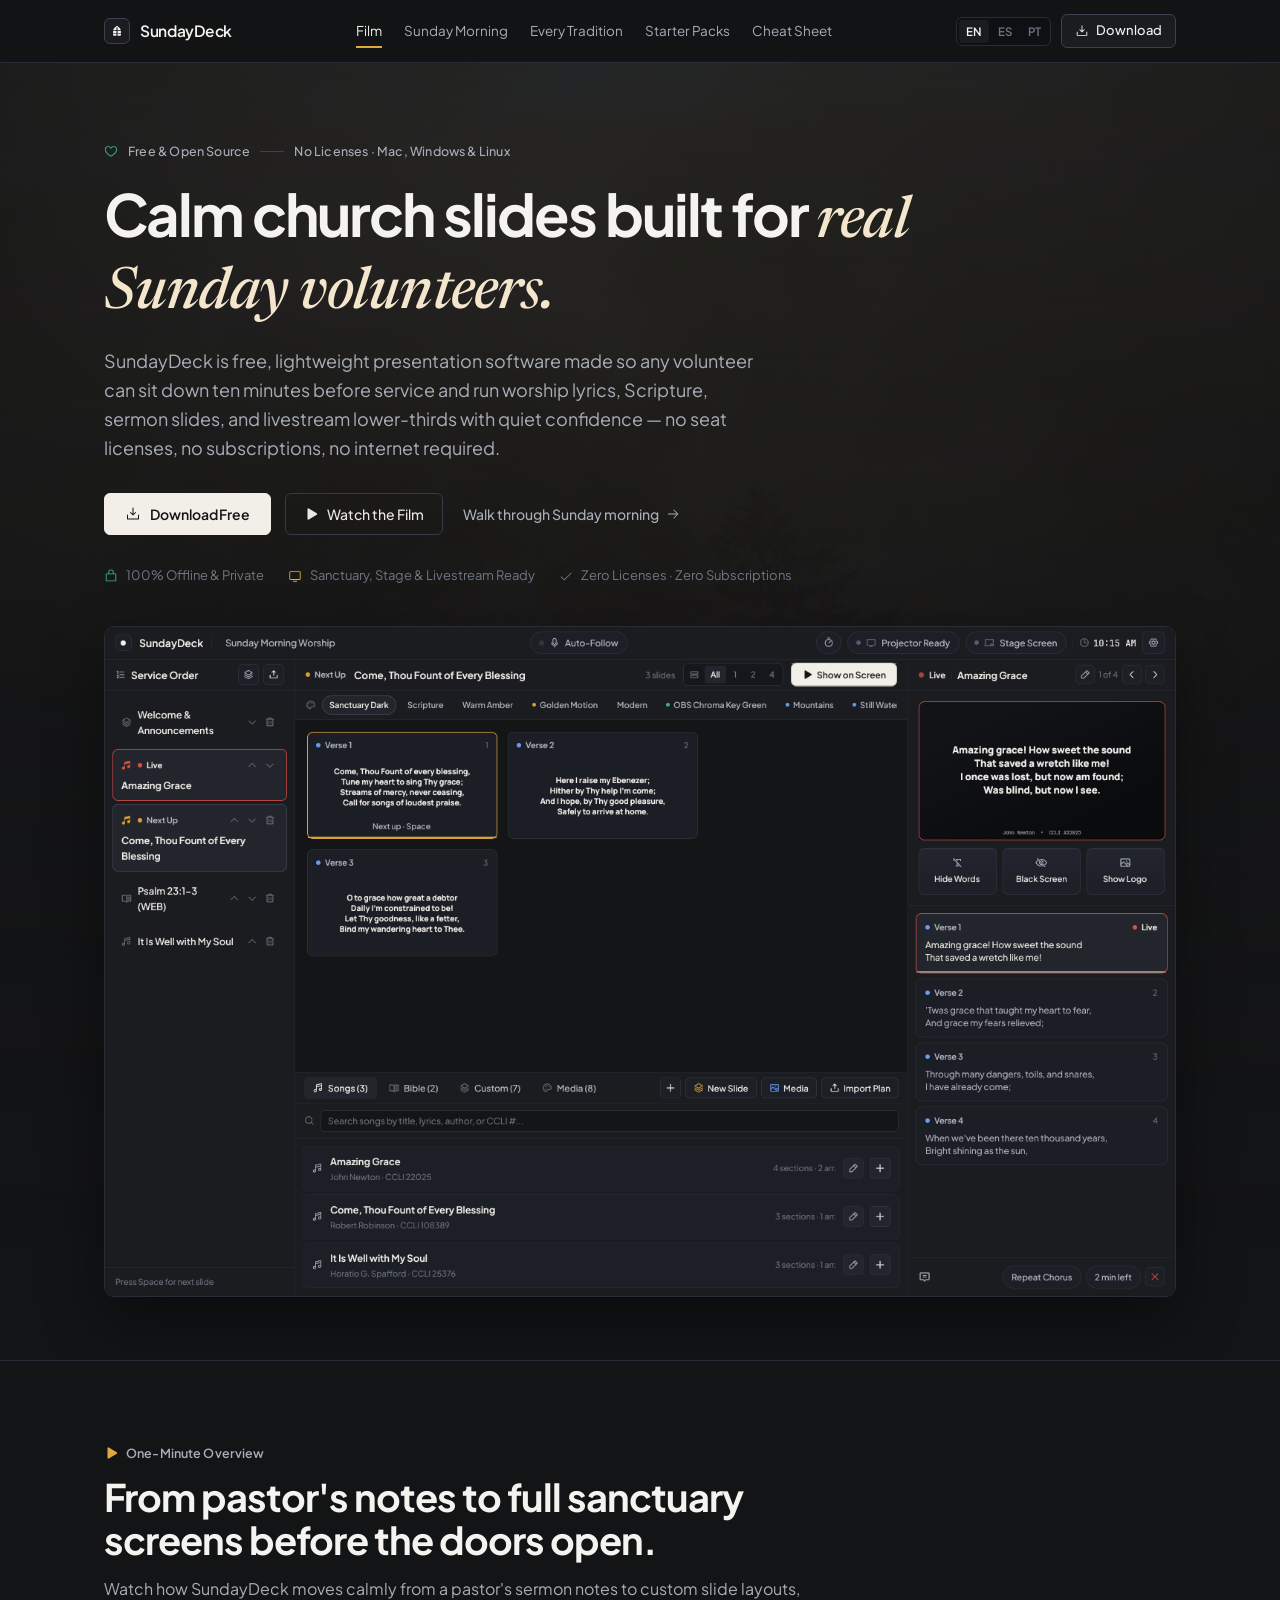
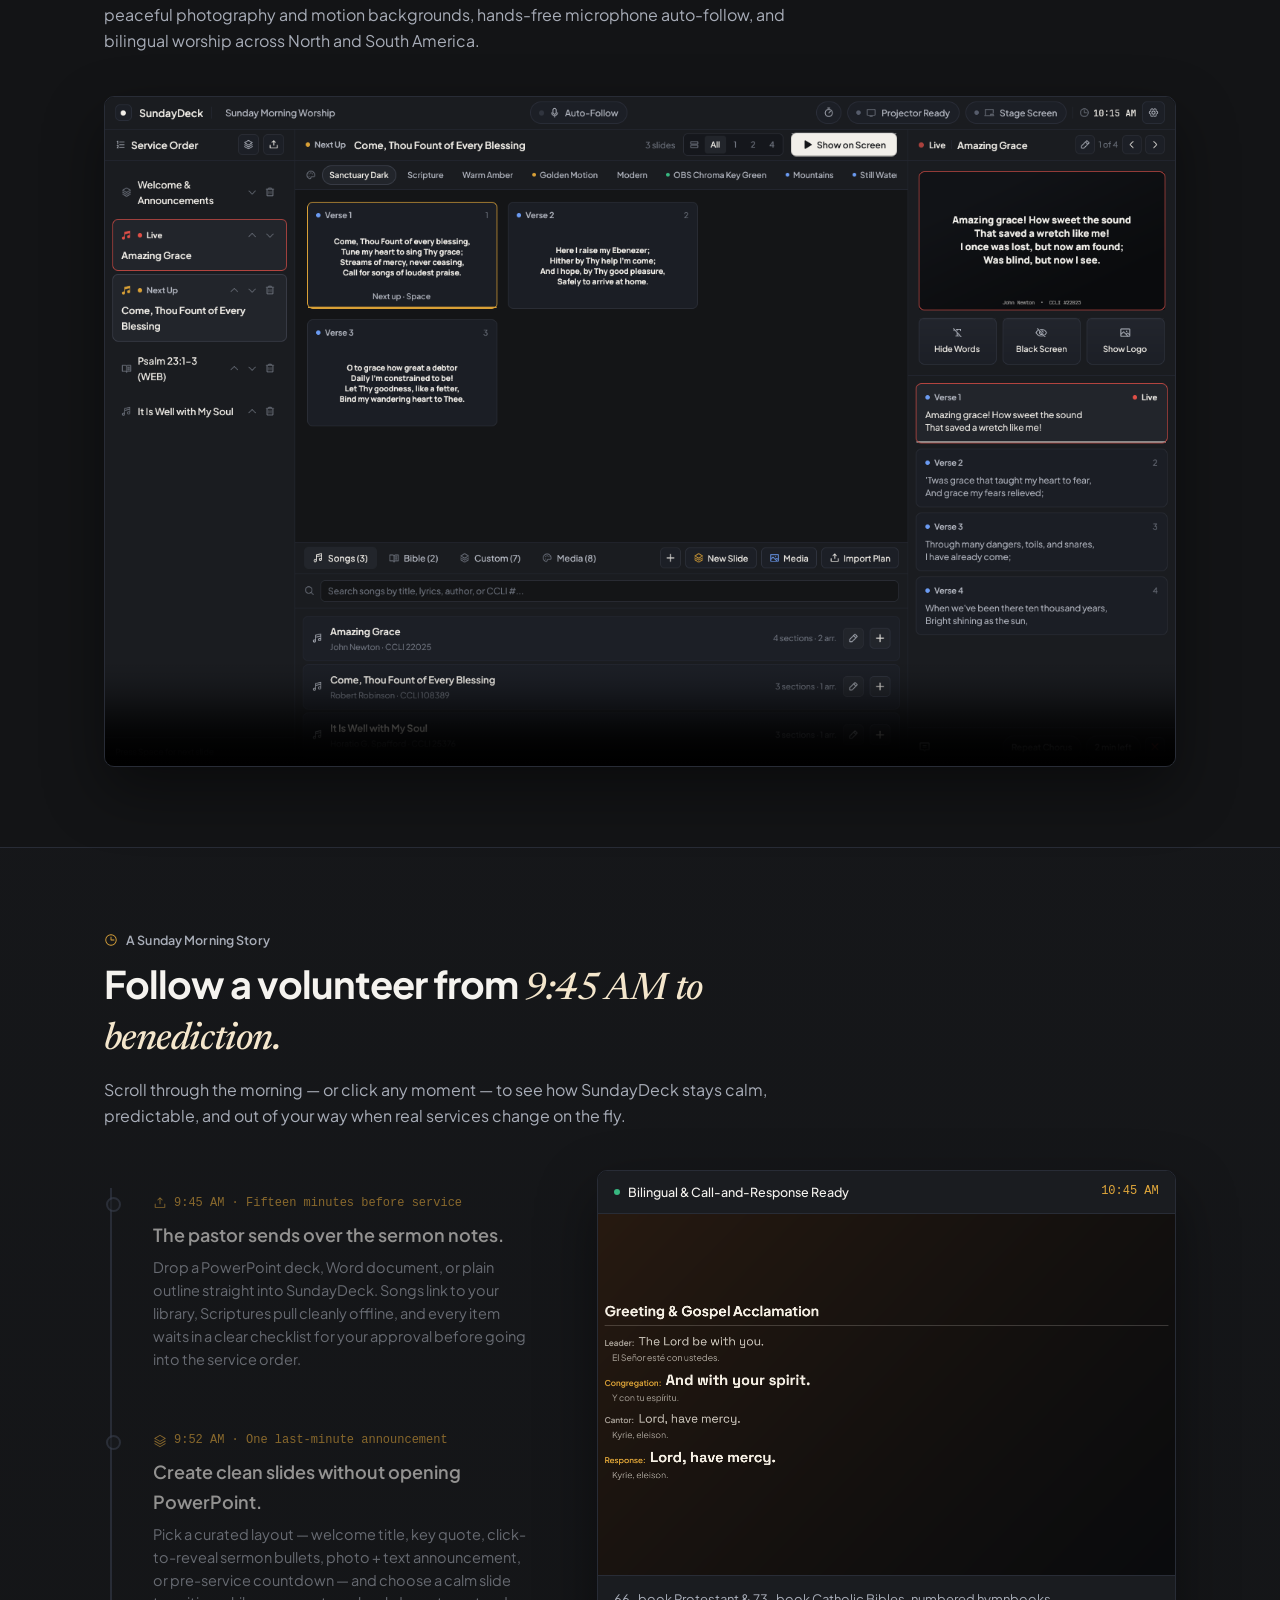
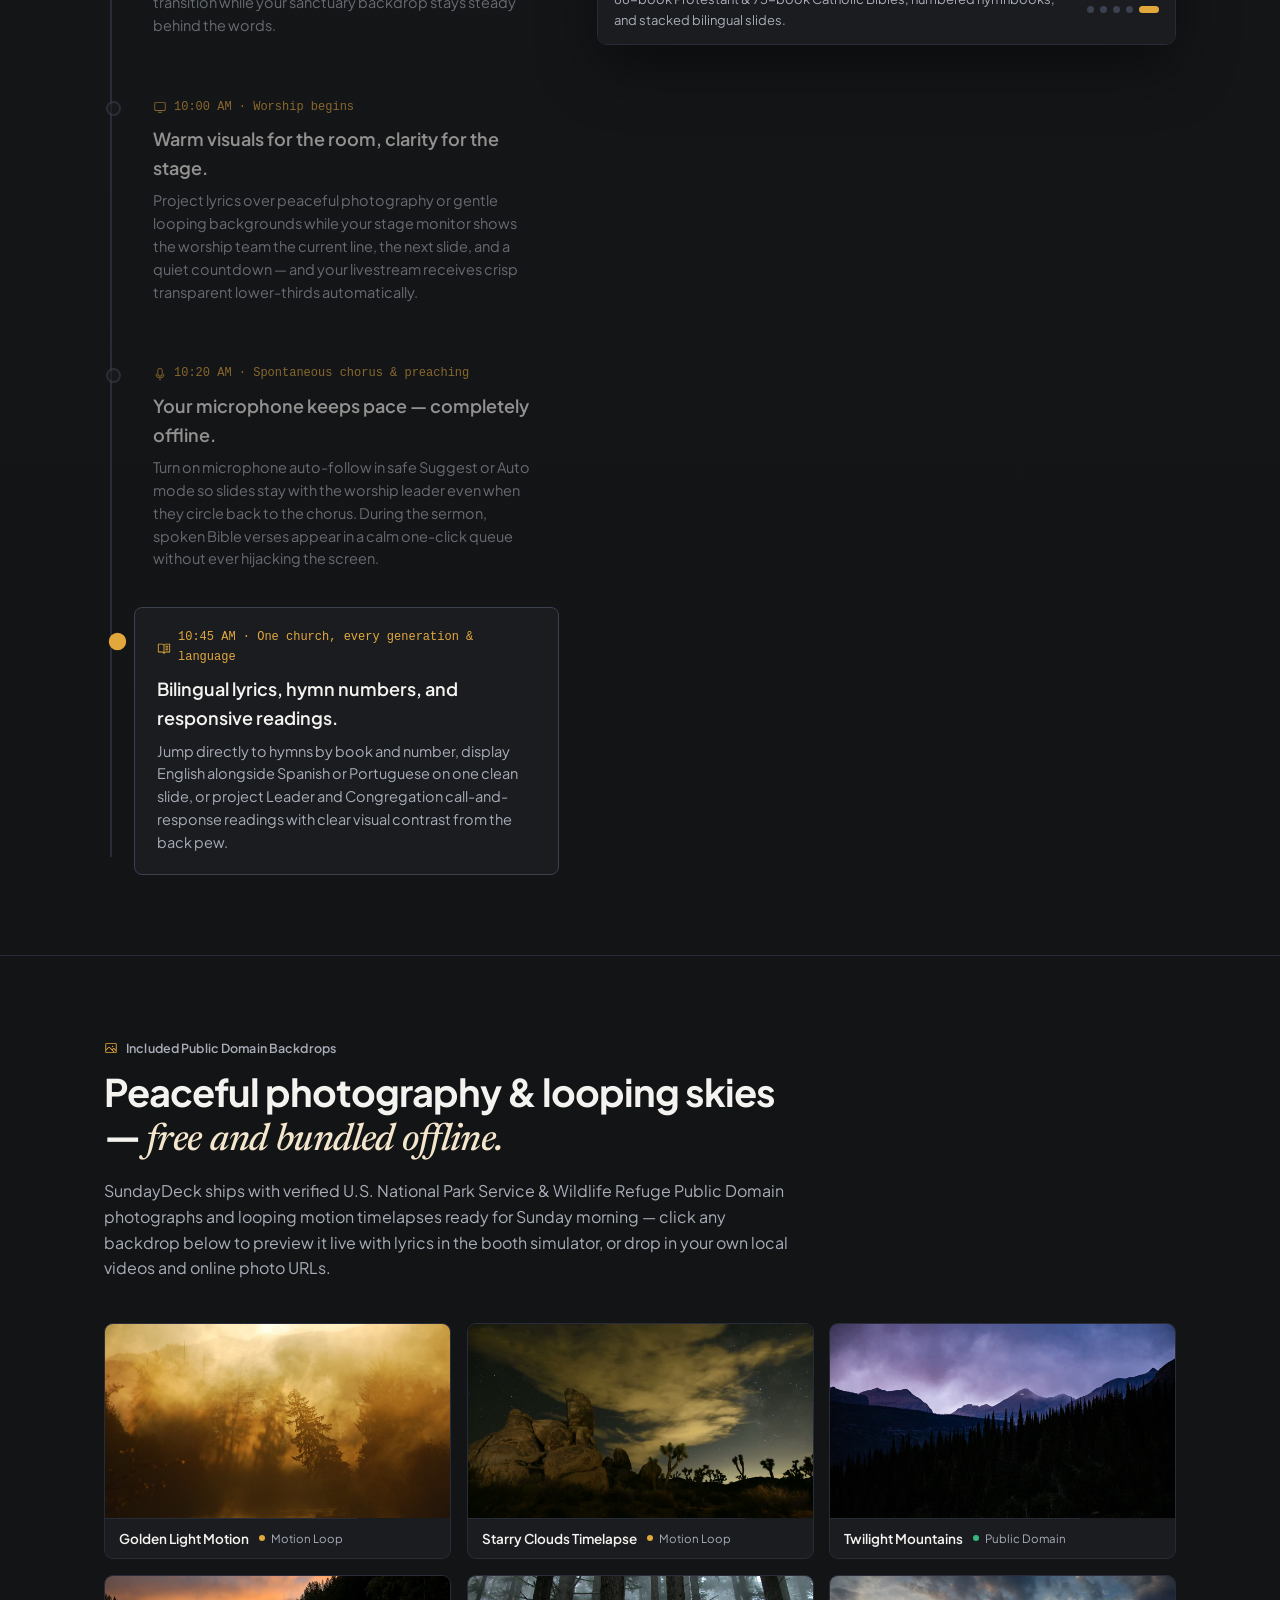
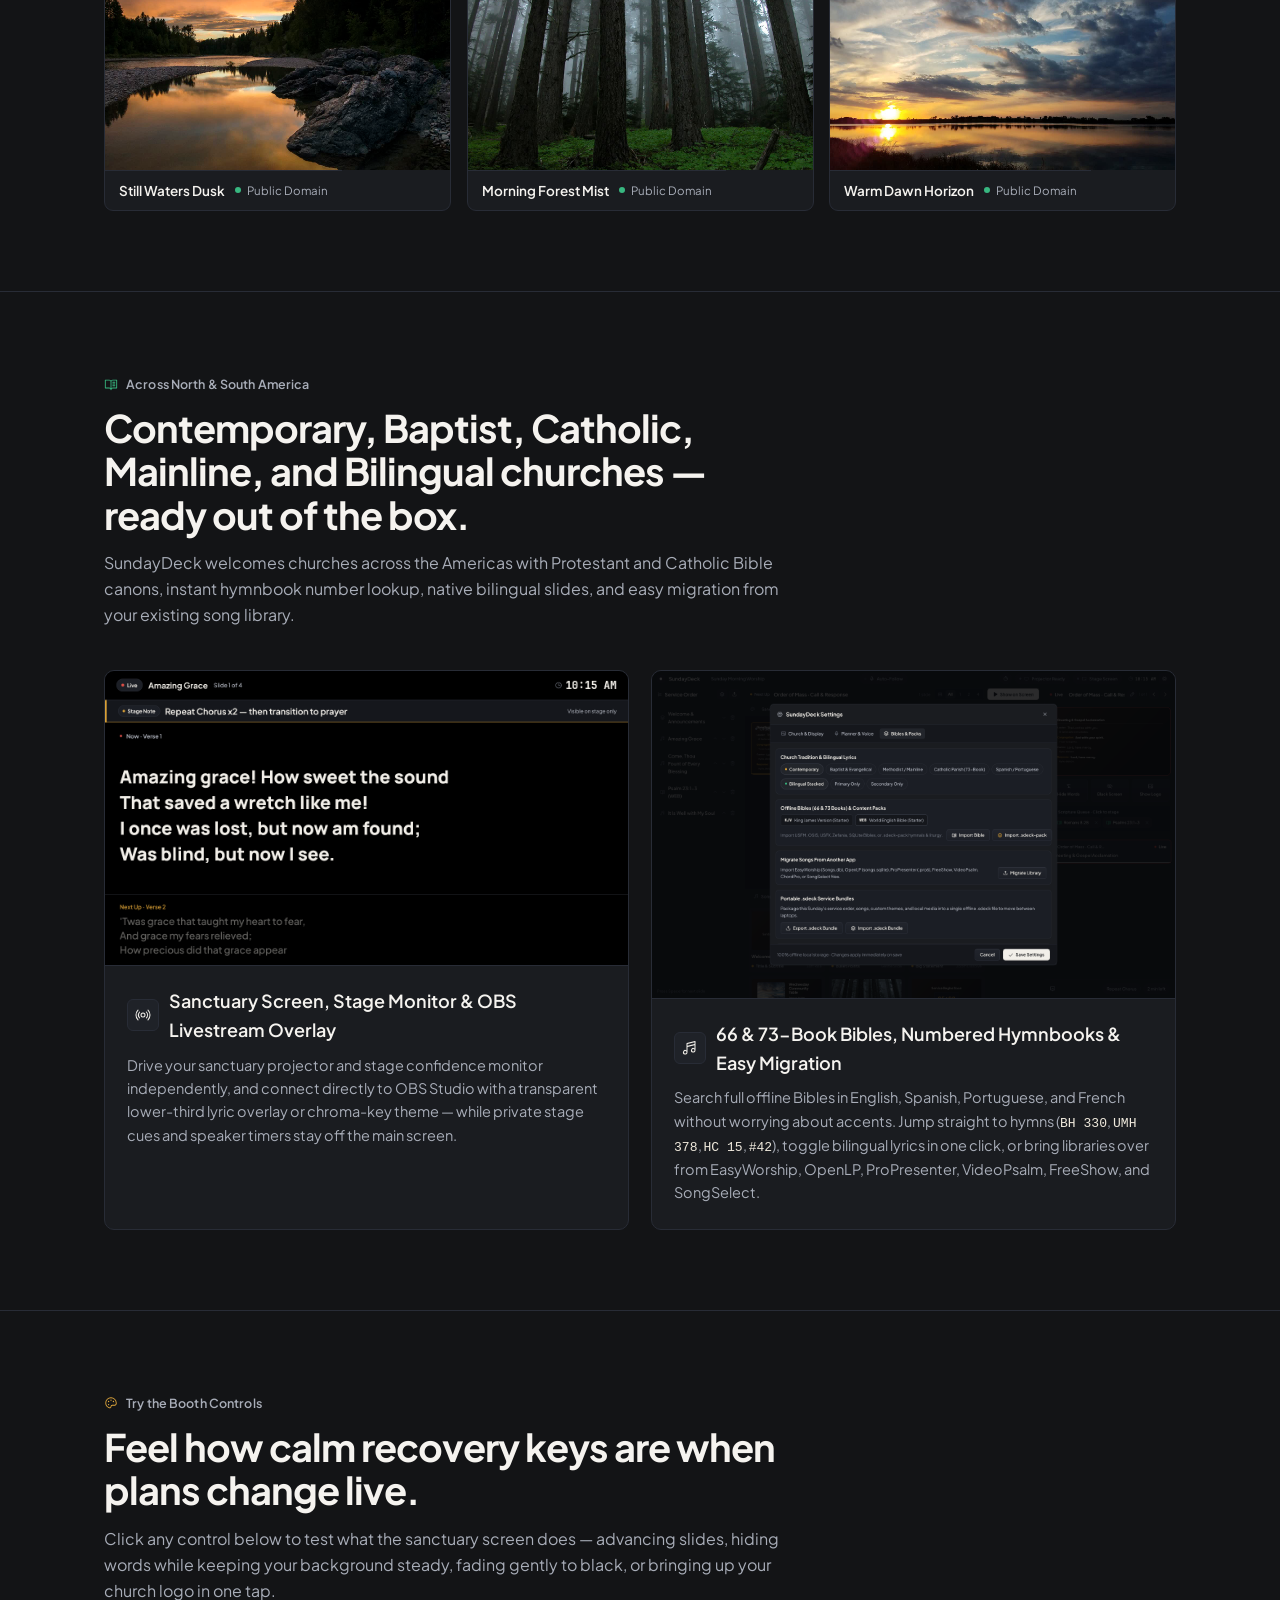
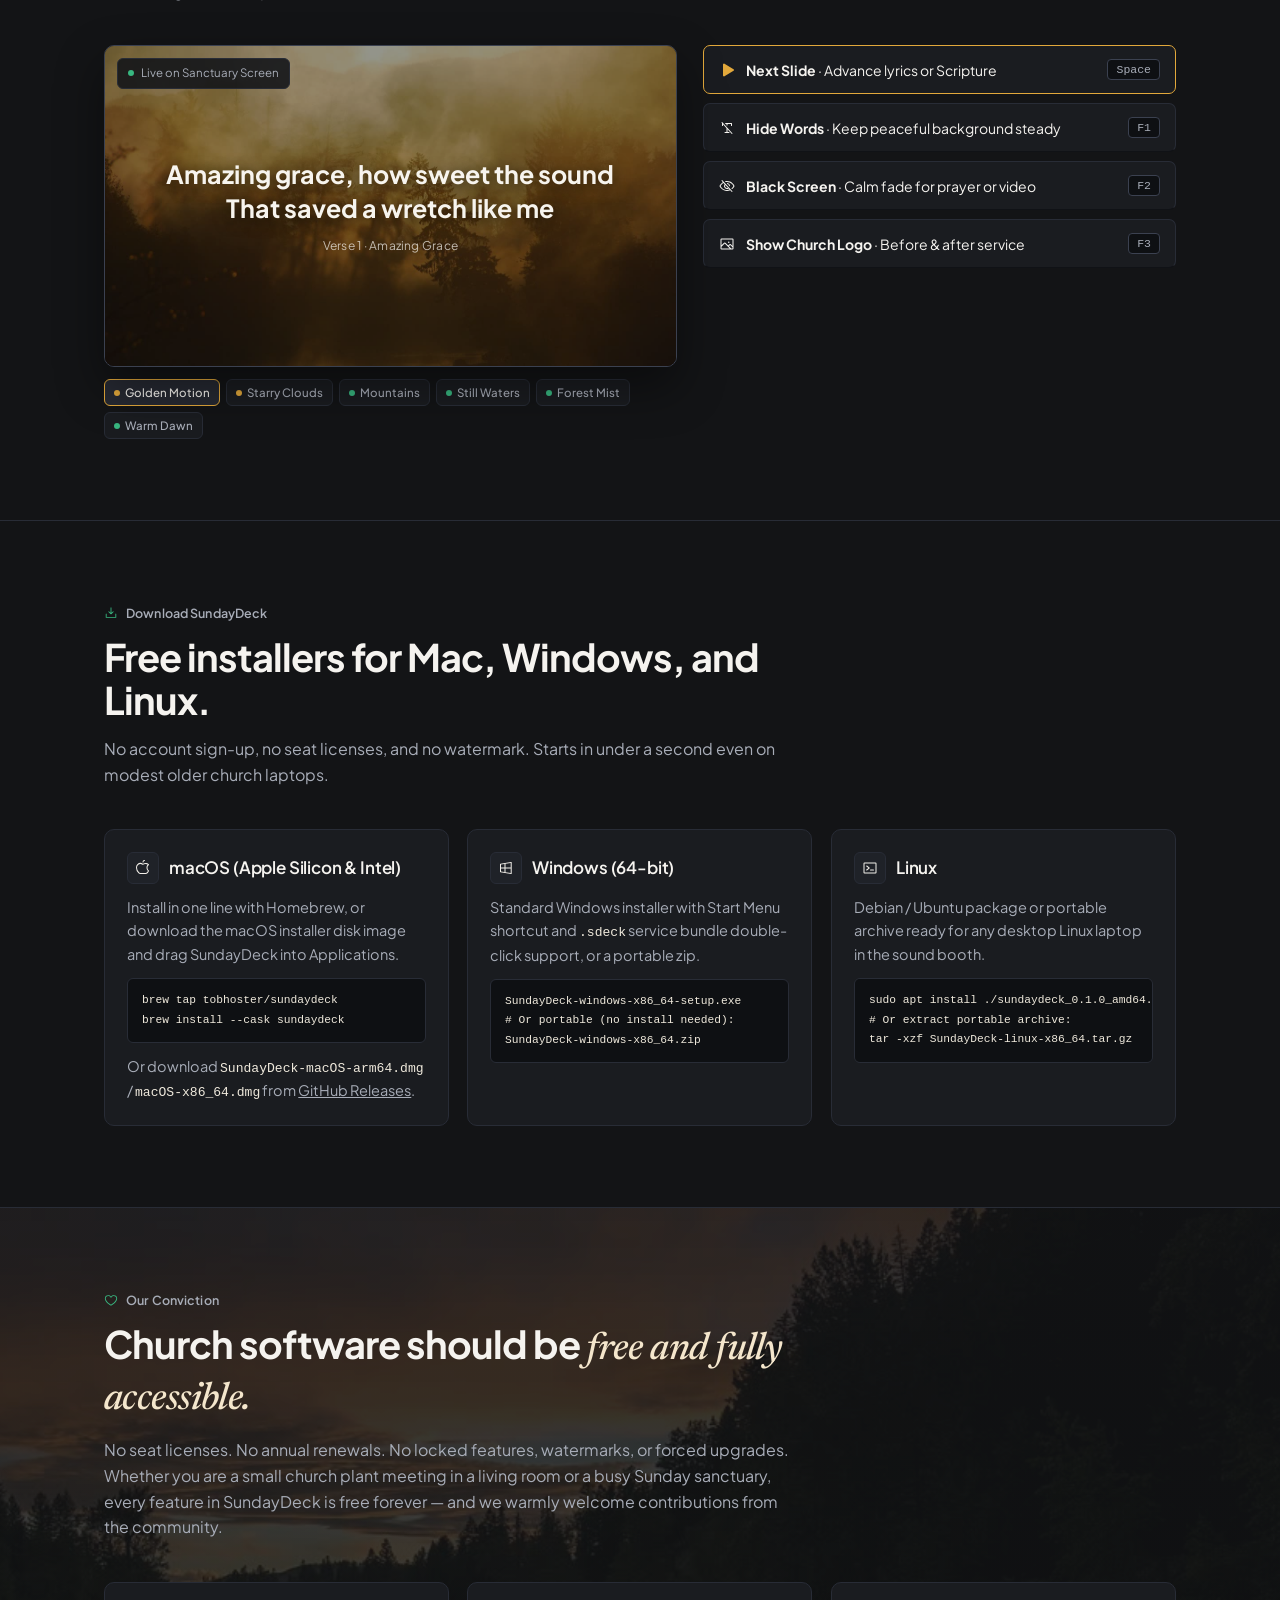
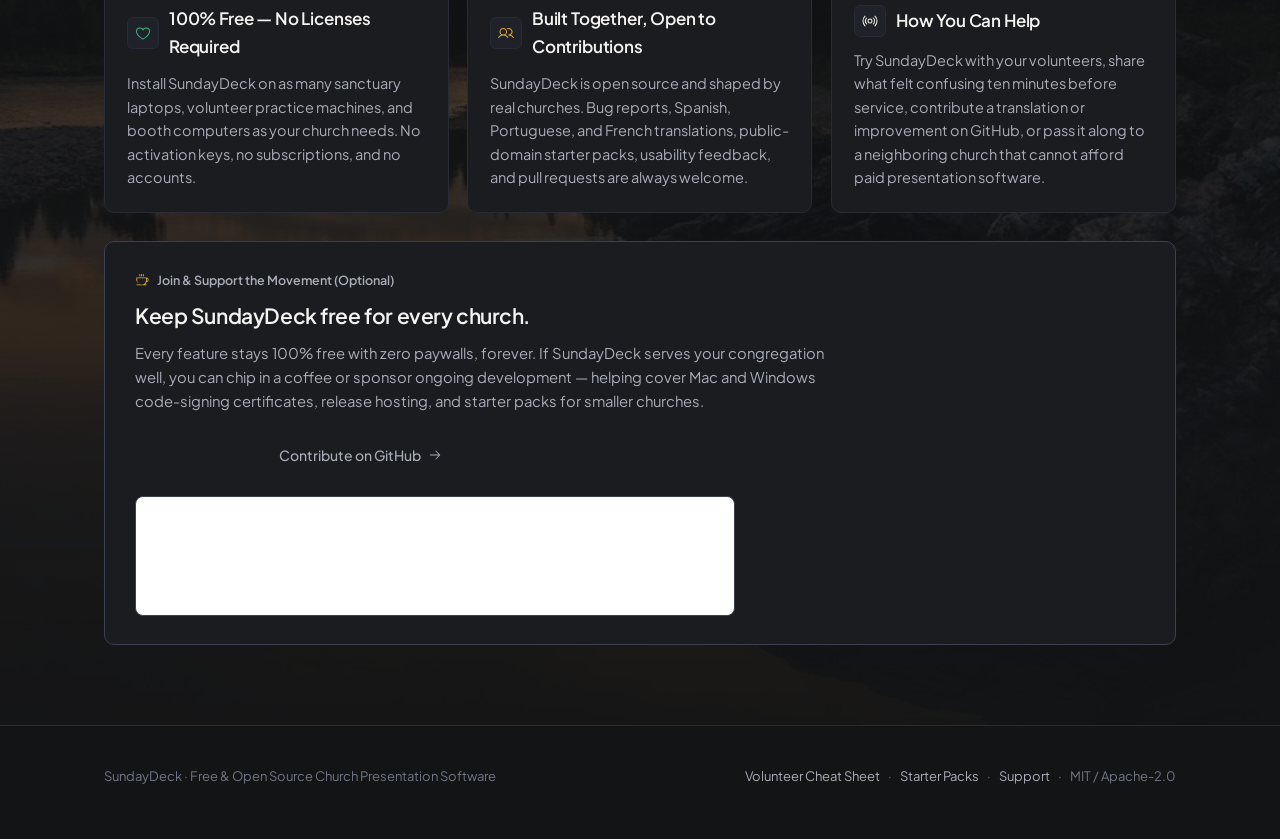
==== docs/index.html @ 07e0247d "chore: apply rustfmt and set absolute GitHub Pages OG & release links" ====
<!DOCTYPE html>
<html lang="en">
<head>
  <meta charset="utf-8" />
  <meta name="viewport" content="width=device-width, initial-scale=1" />
  <title>SundayDeck — Calm, Free Church Presentation Software</title>
  <meta
    name="description"
    content="Free, open-source, offline church presentation software built for Sunday volunteers. Songs, Protestant & Catholic Bibles, numbered hymnbooks, custom slide layouts, stage monitor, livestream overlays, and hands-free microphone auto-follow."
  />
  <meta property="og:type" content="website" />
  <meta property="og:url" content="https://tobhoster.github.io/sundaydeck/" />
  <meta property="og:title" content="SundayDeck — Calm, Free Church Presentation Software" />
  <meta
    property="og:description"
    content="Free forever, 100% offline church presentation software built for real Sunday volunteers. Zero licenses, zero subscriptions — Mac, Windows &amp; Linux."
  />
  <meta property="og:image" content="https://tobhoster.github.io/sundaydeck/media/og-card.png" />
  <meta name="twitter:card" content="summary_large_image" />
  <meta name="twitter:title" content="SundayDeck — Calm, Free Church Presentation Software" />
  <meta
    name="twitter:description"
    content="Free forever, 100% offline church presentation software built for real Sunday volunteers. Zero licenses, zero subscriptions."
  />
  <meta name="twitter:image" content="https://tobhoster.github.io/sundaydeck/media/og-card.png" />
  <link rel="icon" href="favicon.svg" type="image/svg+xml" />
  <link rel="preconnect" href="https://fonts.googleapis.com" />
  <link rel="preconnect" href="https://fonts.gstatic.com" crossorigin />
  <link
    href="https://fonts.googleapis.com/css2?family=Newsreader:ital,opsz,wght@0,6..72,400;0,6..72,500;1,6..72,400;1,6..72,500&family=Plus+Jakarta+Sans:wght@400;500;600;700&display=swap"
    rel="stylesheet"
  />
  <link rel="stylesheet" href="style.css" />
</head>
<body>
  <header>
    <div class="wrap nav">
      <a class="brand" href="#top">
        <span class="brand-mark">
          <span class="ic ic-sm" style="--ic: url('icons/church-logo.svg');"></span>
        </span>
        <span>SundayDeck</span>
      </a>
      <nav class="nav-links">
        <a href="#walkthrough" data-i18n="nav.film">Film</a>
        <a href="#story" data-i18n="nav.story">Sunday Morning</a>
        <a href="#global" data-i18n="nav.global">Every Tradition</a>
        <a href="packs.html" data-i18n="nav.packs">Starter Packs</a>
        <a href="cheat-sheet.html" data-i18n="nav.sheet">Cheat Sheet</a>
      </nav>
      <div class="nav-right">
        <div class="lang-switch" role="group" aria-label="Language">
          <button class="lang-btn is-active" type="button" data-lang="en" aria-pressed="true">EN</button>
          <button class="lang-btn" type="button" data-lang="es" aria-pressed="false">ES</button>
          <button class="lang-btn" type="button" data-lang="pt" aria-pressed="false">PT</button>
        </div>
        <a class="btn-nav" href="#install">
          <span class="ic ic-sm" style="--ic: url('icons/download-simple.svg');"></span>
          <span data-i18n="nav.download">Download</span>
        </a>
      </div>
    </div>
    <div class="progress-track"><div class="progress-bar" id="reading-progress"></div></div>
  </header>

  <main id="top">
    <section class="hero">
      <div class="hero-ambient" aria-hidden="true">
        <video
          class="hero-ambient-video"
          autoplay
          muted
          loop
          playsinline
          preload="metadata"
          poster="media/bg/golden-light.jpg"
        >
          <source src="media/bg/golden-light-loop.mp4" type="video/mp4" />
        </video>
        <div class="hero-ambient-scrim"></div>
      </div>
      <div class="wrap hero-content">
        <div class="kicker" data-reveal>
          <span class="ic ic-sm ic-emerald" style="--ic: url('icons/heart.svg');"></span>
          <span data-i18n="hero.kicker1">Free &amp; Open Source</span>
          <span class="kicker-rule"></span>
          <span data-i18n="hero.kicker2">No Licenses · Mac, Windows &amp; Linux</span>
        </div>
        <h1 data-reveal data-delay="1" data-i18n-html="hero.h1">
          Calm church slides built for <span class="serif-accent">real Sunday volunteers.</span>
        </h1>
        <p class="lead" data-reveal data-delay="2" data-i18n="hero.lead">
          SundayDeck is free, lightweight presentation software made so any volunteer can sit down
          ten minutes before service and run worship lyrics, Scripture, sermon slides, and
          livestream lower-thirds with quiet confidence — no seat licenses, no subscriptions, no
          internet required.
        </p>
        <div class="cta-row" data-reveal data-delay="3">
          <a class="btn-primary" href="#install">
            <span class="ic" style="--ic: url('icons/download-simple.svg');"></span>
            <span data-i18n="hero.ctaDownload">Download Free</span>
          </a>
          <a class="btn-secondary" href="#walkthrough">
            <span class="ic ic-sm" style="--ic: url('icons/play-fill.svg');"></span>
            <span data-i18n="hero.ctaFilm">Watch the Film</span>
          </a>
          <a class="link-editorial" href="#story">
            <span data-i18n="hero.ctaStory">Walk through Sunday morning</span>
            <span class="ic ic-sm" style="--ic: url('icons/arrow-right.svg');"></span>
          </a>
        </div>
        <div class="meta-strip" data-reveal data-delay="4">
          <span class="meta-item">
            <span class="ic ic-sm ic-emerald" style="--ic: url('icons/lock-simple.svg');"></span>
            <span data-i18n="hero.meta1">100% Offline &amp; Private</span>
          </span>
          <span class="meta-item">
            <span class="ic ic-sm ic-amber" style="--ic: url('icons/monitor.svg');"></span>
            <span data-i18n="hero.meta2">Sanctuary, Stage &amp; Livestream Ready</span>
          </span>
          <span class="meta-item">
            <span class="ic ic-sm" style="--ic: url('icons/check.svg');"></span>
            <span data-i18n="hero.meta3">Zero Licenses · Zero Subscriptions</span>
          </span>
        </div>
        <div class="frame hero-frame" data-reveal data-delay="2">
          <img
            src="media/hero-workspace.png"
            alt="SundayDeck operator workspace showing Service Order, 16:9 Slide Grid, and Live Sanctuary Preview"
          />
        </div>
      </div>
    </section>

    <section id="walkthrough">
      <div class="wrap">
        <div class="sec-head" data-reveal>
          <div class="sec-label">
            <span class="ic ic-sm ic-amber" style="--ic: url('icons/play-fill.svg');"></span>
            <span data-i18n="film.label">One-Minute Overview</span>
          </div>
          <h2 data-i18n="film.h2">From pastor's notes to full sanctuary screens before the doors open.</h2>
          <p class="sec-copy" data-i18n="film.copy">
            Watch how SundayDeck moves calmly from a pastor's sermon notes to custom slide layouts,
            peaceful photography and motion backgrounds, hands-free microphone auto-follow, and
            bilingual worship across North and South America.
          </p>
        </div>
        <div class="frame" data-reveal data-delay="1">
          <video controls playsinline preload="metadata" poster="media/hero-workspace.png">
            <source src="media/sundaydeck-promo-ad.mp4" type="video/mp4" />
          </video>
        </div>
      </div>
    </section>

    <section id="story" class="story-section">
      <div class="wrap">
        <div class="sec-head" data-reveal>
          <div class="sec-label">
            <span class="ic ic-sm ic-amber" style="--ic: url('icons/clock.svg');"></span>
            <span data-i18n="story.label">A Sunday Morning Story</span>
          </div>
          <h2 data-i18n-html="story.h2">Follow a volunteer from <span class="serif-accent">9:45 AM to benediction.</span></h2>
          <p class="sec-copy" data-i18n="story.copy">
            Scroll through the morning — or click any moment — to see how SundayDeck stays calm,
            predictable, and out of your way when real services change on the fly.
          </p>
        </div>

        <div class="story-layout">
          <div class="story-rail">
            <article
              class="story-chapter is-active"
              data-time="9:45 AM"
              data-stage="Plan Importer · Ready to Review"
              data-caption="Songs matched, Scriptures pulled offline, and sermon slides formatted automatically."
            >
              <div class="chapter-time">
                <span class="ic ic-sm" style="--ic: url('icons/upload-simple.svg');"></span>
                <span data-i18n="ch1.time">9:45 AM · Fifteen minutes before service</span>
              </div>
              <h3 data-i18n="ch1.h3">The pastor sends over the sermon notes.</h3>
              <p data-i18n="ch1.p">
                Drop a PowerPoint deck, Word document, or plain outline straight into SundayDeck.
                Songs link to your library, Scriptures pull cleanly offline, and every item waits in
                a clear checklist for your approval before going into the service order.
              </p>
            </article>

            <article
              class="story-chapter"
              data-time="9:52 AM"
              data-stage="Custom Slide Builder · Live Preview"
              data-caption="Build welcome cards, progressive sermon points, and countdowns without leaving SundayDeck."
            >
              <div class="chapter-time">
                <span class="ic ic-sm" style="--ic: url('icons/stack.svg');"></span>
                <span data-i18n="ch2.time">9:52 AM · One last-minute announcement</span>
              </div>
              <h3 data-i18n="ch2.h3">Create clean slides without opening PowerPoint.</h3>
              <p data-i18n="ch2.p">
                Pick a curated layout — welcome title, key quote, click-to-reveal sermon bullets,
                photo + text announcement, or pre-service countdown — and choose a calm slide
                transition while your sanctuary backdrop stays steady behind the words.
              </p>
            </article>

            <article
              class="story-chapter"
              data-time="10:00 AM"
              data-stage="Sanctuary Screen · Stage &amp; Livestream Synced"
              data-caption="Peaceful photography, looping motion backgrounds, stage confidence monitor, and OBS lower-thirds."
            >
              <div class="chapter-time">
                <span class="ic ic-sm" style="--ic: url('icons/monitor.svg');"></span>
                <span data-i18n="ch3.time">10:00 AM · Worship begins</span>
              </div>
              <h3 data-i18n="ch3.h3">Warm visuals for the room, clarity for the stage.</h3>
              <p data-i18n="ch3.p">
                Project lyrics over peaceful photography or gentle looping backgrounds while your
                stage monitor shows the worship team the current line, the next slide, and a quiet
                countdown — and your livestream receives crisp transparent lower-thirds automatically.
              </p>
            </article>

            <article
              class="story-chapter"
              data-time="10:20 AM"
              data-stage="Auto-Follow · Listening Locally"
              data-caption="Follows worship lyrics hands-free and queues spoken Bible verses for one-click projection."
            >
              <div class="chapter-time">
                <span class="ic ic-sm" style="--ic: url('icons/microphone.svg');"></span>
                <span data-i18n="ch4.time">10:20 AM · Spontaneous chorus &amp; preaching</span>
              </div>
              <h3 data-i18n="ch4.h3">Your microphone keeps pace — completely offline.</h3>
              <p data-i18n="ch4.p">
                Turn on microphone auto-follow in safe Suggest or Auto mode so slides stay with the
                worship leader even when they circle back to the chorus. During the sermon, spoken
                Bible verses appear in a calm one-click queue without ever hijacking the screen.
              </p>
            </article>

            <article
              class="story-chapter"
              data-time="10:45 AM"
              data-stage="Bilingual &amp; Call-and-Response Ready"
              data-caption="66-book Protestant &amp; 73-book Catholic Bibles, numbered hymnbooks, and stacked bilingual slides."
            >
              <div class="chapter-time">
                <span class="ic ic-sm" style="--ic: url('icons/book-open-text.svg');"></span>
                <span data-i18n="ch5.time">10:45 AM · One church, every generation &amp; language</span>
              </div>
              <h3 data-i18n="ch5.h3">Bilingual lyrics, hymn numbers, and responsive readings.</h3>
              <p data-i18n="ch5.p">
                Jump directly to hymns by book and number, display English alongside Spanish or
                Portuguese on one clean slide, or project Leader and Congregation call-and-response
                readings with clear visual contrast from the back pew.
              </p>
            </article>
          </div>

          <div class="story-stage-wrap" data-reveal>
            <div class="frame">
              <div class="story-stage-bar">
                <span class="stage-pill">
                  <span class="dot dot-emerald"></span>
                  <span id="story-stage-label">Plan Importer · Ready to Review</span>
                </span>
                <span class="stage-clock" id="story-stage-time">9:45 AM</span>
              </div>

              <div class="story-viewport">
                <div class="story-slide is-active">
                  <img src="media/plan-importer.png" alt="SundayDeck Plan Importer reviewing a pastor's sermon notes" />
                </div>
                <div class="story-slide">
                  <img src="media/custom-slide-builder.png" alt="SundayDeck Custom Slide Builder with progressive bullets and preview" />
                </div>
                <div class="story-slide">
                  <img src="media/sanctuary-mountains.png" alt="SundayDeck sanctuary output over Public Domain mountain photography" />
                </div>
                <div class="story-slide">
                  <img src="media/voice-autofollow.png" alt="SundayDeck offline microphone Auto-Follow listening and highlighting next slide" />
                </div>
                <div class="story-slide">
                  <img src="media/liturgy-call-response.png" alt="Bilingual Catholic Order of Mass Call and Response slide on sanctuary output" />
                </div>
              </div>

              <div class="story-caption-bar">
                <span id="story-stage-caption">
                  Songs matched, Scriptures pulled offline, and sermon slides formatted automatically.
                </span>
                <div class="story-dots" aria-label="Story chapters">
                  <button class="story-dot is-active" type="button" aria-label="9:45 AM"></button>
                  <button class="story-dot" type="button" aria-label="9:52 AM"></button>
                  <button class="story-dot" type="button" aria-label="10:00 AM"></button>
                  <button class="story-dot" type="button" aria-label="10:20 AM"></button>
                  <button class="story-dot" type="button" aria-label="10:45 AM"></button>
                </div>
              </div>
            </div>
          </div>
        </div>
      </div>
    </section>

    <section id="backdrops" class="backdrops-section">
      <div class="wrap">
        <div class="sec-head" data-reveal>
          <div class="sec-label">
            <span class="ic ic-sm ic-amber" style="--ic: url('icons/image.svg');"></span>
            <span data-i18n="media.label">Included Public Domain Backdrops</span>
          </div>
          <h2 data-i18n-html="media.h2">Peaceful photography &amp; looping skies — <span class="serif-accent">free and bundled offline.</span></h2>
          <p class="sec-copy" data-i18n="media.copy">
            SundayDeck ships with verified U.S. National Park Service &amp; Wildlife Refuge Public
            Domain photographs and looping motion timelapses ready for Sunday morning — click any
            backdrop below to preview it live with lyrics in the booth simulator, or drop in your
            own local videos and online photo URLs.
          </p>
        </div>

        <div class="backdrop-grid">
          <button
            class="backdrop-card"
            type="button"
            data-preview-bg="golden-motion"
            data-reveal
          >
            <div class="backdrop-media">
              <video
                autoplay
                muted
                loop
                playsinline
                preload="metadata"
                poster="media/bg/golden-light.jpg"
              >
                <source src="media/bg/golden-light-loop.mp4" type="video/mp4" />
              </video>
            </div>
            <div class="backdrop-meta">
              <span class="backdrop-title">Golden Light Motion</span>
              <span class="backdrop-tag"><span class="dot dot-amber"></span> Motion Loop</span>
            </div>
          </button>

          <button
            class="backdrop-card"
            type="button"
            data-preview-bg="starry-clouds"
            data-reveal
            data-delay="1"
          >
            <div class="backdrop-media">
              <video
                autoplay
                muted
                loop
                playsinline
                preload="metadata"
                poster="media/bg/starry-clouds-poster.jpg"
              >
                <source src="media/bg/starry-clouds-loop.mp4" type="video/mp4" />
              </video>
            </div>
            <div class="backdrop-meta">
              <span class="backdrop-title">Starry Clouds Timelapse</span>
              <span class="backdrop-tag"><span class="dot dot-amber"></span> Motion Loop</span>
            </div>
          </button>

          <button
            class="backdrop-card"
            type="button"
            data-preview-bg="twilight-mountains"
            data-reveal
            data-delay="2"
          >
            <div class="backdrop-media">
              <img src="media/bg/sanctuary-mountains.jpg" alt="Twilight Mountains Public Domain sanctuary photograph" loading="lazy" />
            </div>
            <div class="backdrop-meta">
              <span class="backdrop-title">Twilight Mountains</span>
              <span class="backdrop-tag"><span class="dot dot-emerald"></span> Public Domain</span>
            </div>
          </button>

          <button
            class="backdrop-card"
            type="button"
            data-preview-bg="still-waters"
            data-reveal
          >
            <div class="backdrop-media">
              <img src="media/bg/still-waters.jpg" alt="Still Waters Dusk Public Domain sanctuary photograph" loading="lazy" />
            </div>
            <div class="backdrop-meta">
              <span class="backdrop-title">Still Waters Dusk</span>
              <span class="backdrop-tag"><span class="dot dot-emerald"></span> Public Domain</span>
            </div>
          </button>

          <button
            class="backdrop-card"
            type="button"
            data-preview-bg="forest-mist"
            data-reveal
            data-delay="1"
          >
            <div class="backdrop-media">
              <img src="media/bg/autumn-forest-mist.jpg" alt="Morning Forest Mist Public Domain sanctuary photograph" loading="lazy" />
            </div>
            <div class="backdrop-meta">
              <span class="backdrop-title">Morning Forest Mist</span>
              <span class="backdrop-tag"><span class="dot dot-emerald"></span> Public Domain</span>
            </div>
          </button>

          <button
            class="backdrop-card"
            type="button"
            data-preview-bg="warm-dawn"
            data-reveal
            data-delay="2"
          >
            <div class="backdrop-media">
              <img src="media/bg/warm-dawn-shore.jpg" alt="Warm Dawn Horizon Public Domain sanctuary photograph" loading="lazy" />
            </div>
            <div class="backdrop-meta">
              <span class="backdrop-title">Warm Dawn Horizon</span>
              <span class="backdrop-tag"><span class="dot dot-emerald"></span> Public Domain</span>
            </div>
          </button>
        </div>
      </div>
    </section>

    <section id="global">
      <div class="wrap">
        <div class="sec-head" data-reveal>
          <div class="sec-label">
            <span class="ic ic-sm ic-emerald" style="--ic: url('icons/book-open-text.svg');"></span>
            <span data-i18n="global.label">Across North &amp; South America</span>
          </div>
          <h2 data-i18n="global.h2">Contemporary, Baptist, Catholic, Mainline, and Bilingual churches — ready out of the box.</h2>
          <p class="sec-copy" data-i18n="global.copy">
            SundayDeck welcomes churches across the Americas with Protestant and Catholic Bible
            canons, instant hymnbook number lookup, native bilingual slides, and easy migration from
            your existing song library.
          </p>
        </div>

        <div class="feature-grid">
          <article class="feature-card" data-reveal>
            <div class="feature-media">
              <img src="media/stage-monitor.png" alt="SundayDeck Stage Confidence Monitor with current slide, next slide, clock, and countdown timer" />
            </div>
            <div class="feature-body">
              <div class="card-title-row">
                <span class="icon-chip">
                  <span class="ic" style="--ic: url('icons/broadcast.svg');"></span>
                </span>
                <h3>Sanctuary Screen, Stage Monitor &amp; OBS Livestream Overlay</h3>
              </div>
              <p>
                Drive your sanctuary projector and stage confidence monitor independently, and
                connect directly to OBS Studio with a transparent lower-third lyric overlay or
                chroma-key theme — while private stage cues and speaker timers stay off the main screen.
              </p>
            </div>
          </article>

          <article class="feature-card" data-reveal data-delay="1">
            <div class="feature-media">
              <img src="media/global-church-packs.png" alt="SundayDeck Settings showing Americas Church Traditions, Bilingual Lyrics, and .sdeck-pack importer" />
            </div>
            <div class="feature-body">
              <div class="card-title-row">
                <span class="icon-chip">
                  <span class="ic" style="--ic: url('icons/music-notes.svg');"></span>
                </span>
                <h3>66 &amp; 73-Book Bibles, Numbered Hymnbooks &amp; Easy Migration</h3>
              </div>
              <p>
                Search full offline Bibles in English, Spanish, Portuguese, and French without
                worrying about accents. Jump straight to hymns (<code>BH 330</code>,
                <code>UMH 378</code>, <code>HC 15</code>, <code>#42</code>), toggle bilingual
                lyrics in one click, or bring libraries over from EasyWorship, OpenLP, ProPresenter,
                VideoPsalm, FreeShow, and SongSelect.
              </p>
            </div>
          </article>
        </div>
      </div>
    </section>

    <section id="shortcuts">
      <div class="wrap">
        <div class="sec-head" data-reveal>
          <div class="sec-label">
            <span class="ic ic-sm ic-amber" style="--ic: url('icons/palette.svg');"></span>
            <span data-i18n="try.label">Try the Booth Controls</span>
          </div>
          <h2 data-i18n="try.h2">Feel how calm recovery keys are when plans change live.</h2>
          <p class="sec-copy" data-i18n="try.copy">
            Click any control below to test what the sanctuary screen does — advancing slides,
            hiding words while keeping your background steady, fading gently to black, or bringing
            up your church logo in one tap.
          </p>
        </div>

        <div class="booth-sim" data-reveal data-delay="1">
          <div class="sim-stage-col">
            <div class="sanctuary-screen" id="sim-screen" data-mode="live" data-bg-kind="video">
              <div class="sanctuary-bg" id="sim-bg-photo"></div>
              <video
                class="sanctuary-bg-video"
                id="sim-bg-video"
                autoplay
                muted
                loop
                playsinline
                preload="metadata"
                poster="media/bg/golden-light.jpg"
              >
                <source src="media/bg/golden-light-loop.mp4" type="video/mp4" />
              </video>
              <div class="sanctuary-scrim"></div>
              <div class="sanctuary-layer sanctuary-text-layer">
                <div class="sanctuary-lyrics" id="sim-lyrics">
                  Amazing grace, how sweet the sound<br />That saved a wretch like me
                </div>
                <div class="sanctuary-sub" id="sim-sub">Verse 1 · Amazing Grace</div>
              </div>
              <div class="sanctuary-layer sanctuary-logo-layer">
                <img src="favicon.svg" alt="Church sanctuary emblem" class="logo-emblem-img" />
                <div class="sanctuary-lyrics" style="font-size: 20px;">Grace Fellowship</div>
                <div class="sanctuary-sub">Welcome Home · Sunday Gathering</div>
              </div>
              <div class="sanctuary-badge">
                <span class="dot dot-emerald" id="sim-badge-dot"></span>
                <span id="sim-badge-text">Live on Sanctuary Screen</span>
              </div>
            </div>

            <div class="sim-backdrop-bar" role="group" aria-label="Sanctuary background switcher">
              <button class="bg-pill is-active" type="button" data-sim-bg="golden-motion">
                <span class="dot dot-amber"></span> Golden Motion
              </button>
              <button class="bg-pill" type="button" data-sim-bg="starry-clouds">
                <span class="dot dot-amber"></span> Starry Clouds
              </button>
              <button class="bg-pill" type="button" data-sim-bg="twilight-mountains">
                <span class="dot dot-emerald"></span> Mountains
              </button>
              <button class="bg-pill" type="button" data-sim-bg="still-waters">
                <span class="dot dot-emerald"></span> Still Waters
              </button>
              <button class="bg-pill" type="button" data-sim-bg="forest-mist">
                <span class="dot dot-emerald"></span> Forest Mist
              </button>
              <button class="bg-pill" type="button" data-sim-bg="warm-dawn">
                <span class="dot dot-emerald"></span> Warm Dawn
              </button>
            </div>
          </div>

          <div class="booth-keys">
            <button class="kbd-btn is-live-btn" type="button" data-sim="next">
              <span class="kbd-btn-left">
                <span class="ic" style="--ic: url('icons/play-fill.svg');"></span>
                <span><strong>Next Slide</strong> · Advance lyrics or Scripture</span>
              </span>
              <kbd>Space</kbd>
            </button>
            <button class="kbd-btn" type="button" data-sim="clear">
              <span class="kbd-btn-left">
                <span class="ic" style="--ic: url('icons/text-t-slash.svg');"></span>
                <span><strong>Hide Words</strong> · Keep peaceful background steady</span>
              </span>
              <kbd>F1</kbd>
            </button>
            <button class="kbd-btn" type="button" data-sim="black">
              <span class="kbd-btn-left">
                <span class="ic" style="--ic: url('icons/eye-slash.svg');"></span>
                <span><strong>Black Screen</strong> · Calm fade for prayer or video</span>
              </span>
              <kbd>F2</kbd>
            </button>
            <button class="kbd-btn" type="button" data-sim="logo">
              <span class="kbd-btn-left">
                <span class="ic" style="--ic: url('icons/image.svg');"></span>
                <span><strong>Show Church Logo</strong> · Before &amp; after service</span>
              </span>
              <kbd>F3</kbd>
            </button>
          </div>
        </div>
      </div>
    </section>

    <section id="install">
      <div class="wrap">
        <div class="sec-head" data-reveal>
          <div class="sec-label">
            <span class="ic ic-sm ic-emerald" style="--ic: url('icons/download-simple.svg');"></span>
            <span data-i18n="install.label">Download SundayDeck</span>
          </div>
          <h2 data-i18n="install.h2">Free installers for Mac, Windows, and Linux.</h2>
          <p class="sec-copy" data-i18n="install.copy">
            No account sign-up, no seat licenses, and no watermark. Starts in under a second even on
            modest older church laptops.
          </p>
        </div>

        <div class="install-grid">
          <div class="card" data-reveal>
            <div class="card-title-row">
              <span class="icon-chip">
                <span class="ic" style="--ic: url('icons/apple.svg');"></span>
              </span>
              <h3>macOS (Apple Silicon &amp; Intel)</h3>
            </div>
            <p>Install in one line with Homebrew, or download the macOS installer disk image and drag SundayDeck into Applications.</p>
            <pre><code>brew tap tobhoster/sundaydeck
brew install --cask sundaydeck</code></pre>
            <p>Or download <code>SundayDeck-macOS-arm64.dmg</code> / <code>macOS-x86_64.dmg</code> from <a href="https://github.com/tobhoster/sundaydeck/releases" target="_blank" rel="noopener noreferrer" style="text-decoration: underline;">GitHub Releases</a>.</p>
          </div>

          <div class="card" data-reveal data-delay="1">
            <div class="card-title-row">
              <span class="icon-chip">
                <span class="ic" style="--ic: url('icons/windows.svg');"></span>
              </span>
              <h3>Windows (64-bit)</h3>
            </div>
            <p>Standard Windows installer with Start Menu shortcut and <code>.sdeck</code> service bundle double-click support, or a portable zip.</p>
            <pre><code>SundayDeck-windows-x86_64-setup.exe
# Or portable (no install needed):
SundayDeck-windows-x86_64.zip</code></pre>
          </div>

          <div class="card" data-reveal data-delay="2">
            <div class="card-title-row">
              <span class="icon-chip">
                <span class="ic" style="--ic: url('icons/terminal.svg');"></span>
              </span>
              <h3>Linux</h3>
            </div>
            <p>Debian / Ubuntu package or portable archive ready for any desktop Linux laptop in the sound booth.</p>
            <pre><code>sudo apt install ./sundaydeck_0.1.0_amd64.deb
# Or extract portable archive:
tar -xzf SundayDeck-linux-x86_64.tar.gz</code></pre>
          </div>
        </div>
      </div>
    </section>

    <section id="contribute" class="conviction-banner">
      <div class="wrap">
        <div class="sec-head" data-reveal>
          <div class="sec-label">
            <span class="ic ic-sm ic-emerald" style="--ic: url('icons/heart.svg');"></span>
            <span data-i18n="conv.label">Our Conviction</span>
          </div>
          <h2 data-i18n-html="conv.h2">Church software should be <span class="serif-accent">free and fully accessible.</span></h2>
          <p class="sec-copy" data-i18n="conv.copy">
            No seat licenses. No annual renewals. No locked features, watermarks, or forced upgrades.
            Whether you are a small church plant meeting in a living room or a busy Sunday sanctuary,
            every feature in SundayDeck is free forever — and we warmly welcome contributions from the
            community.
          </p>
        </div>

        <div class="install-grid">
          <div class="card" data-reveal>
            <div class="card-title-row">
              <span class="icon-chip">
                <span class="ic ic-emerald" style="--ic: url('icons/heart.svg');"></span>
              </span>
              <h3>100% Free — No Licenses Required</h3>
            </div>
            <p>
              Install SundayDeck on as many sanctuary laptops, volunteer practice machines, and booth
              computers as your church needs. No activation keys, no subscriptions, and no accounts.
            </p>
          </div>

          <div class="card" data-reveal data-delay="1">
            <div class="card-title-row">
              <span class="icon-chip">
                <span class="ic ic-amber" style="--ic: url('icons/users.svg');"></span>
              </span>
              <h3>Built Together, Open to Contributions</h3>
            </div>
            <p>
              SundayDeck is open source and shaped by real churches. Bug reports, Spanish, Portuguese,
              and French translations, public-domain starter packs, usability feedback, and pull
              requests are always welcome.
            </p>
          </div>

          <div class="card" data-reveal data-delay="2">
            <div class="card-title-row">
              <span class="icon-chip">
                <span class="ic" style="--ic: url('icons/broadcast.svg');"></span>
              </span>
              <h3>How You Can Help</h3>
            </div>
            <p>
              Try SundayDeck with your volunteers, share what felt confusing ten minutes before
              service, contribute a translation or improvement on GitHub, or pass it along to a
              neighboring church that cannot afford paid presentation software.
            </p>
          </div>
        </div>

        <div class="support-panel" data-reveal data-delay="1">
          <div class="support-copy">
            <div class="support-kicker">
              <span class="ic ic-sm ic-amber" style="--ic: url('icons/coffee.svg');"></span>
              <span data-i18n="sup.kicker">Join &amp; Support the Movement (Optional)</span>
            </div>
            <h3 data-i18n="sup.h3">Keep SundayDeck free for every church.</h3>
            <p data-i18n="sup.p">
              Every feature stays 100% free with zero paywalls, forever. If SundayDeck serves your
              congregation well, you can chip in a coffee or sponsor ongoing development — helping
              cover Mac and Windows code-signing certificates, release hosting, and starter packs
              for smaller churches.
            </p>
          </div>
          <div class="support-actions">
            <div class="bmc-wrap">
              <script type="text/javascript" src="https://cdnjs.buymeacoffee.com/1.0.0/button.prod.min.js" data-name="bmc-button" data-slug="tobhoster" data-color="#FFDD00" data-emoji=""  data-font="Cookie" data-text="Buy me a coffee" data-outline-color="#000000" data-font-color="#000000" data-coffee-color="#ffffff" ></script>
            </div>
            <iframe
              class="gh-sponsor-btn"
              src="https://github.com/sponsors/tobhoster/button"
              title="Sponsor tobhoster"
              height="32"
              width="114"
              style="border: 0; border-radius: 6px;"
            ></iframe>
            <a
              class="link-editorial"
              href="https://github.com/tobhoster/sundaydeck"
              target="_blank"
              rel="noopener noreferrer"
            >
              <span data-i18n="sup.github">Contribute on GitHub</span>
              <span class="ic ic-sm" style="--ic: url('icons/arrow-right.svg');"></span>
            </a>
          </div>
          <div class="gh-sponsor-card-wrap">
            <iframe
              class="gh-sponsor-card"
              src="https://github.com/sponsors/tobhoster/card"
              title="Sponsor tobhoster"
              height="225"
              width="600"
              style="border: 0;"
            ></iframe>
          </div>
        </div>
      </div>
    </section>
  </main>

  <footer>
    <div class="wrap foot-row">
      <span>SundayDeck · Free &amp; Open Source Church Presentation Software</span>
      <span class="foot-links">
        <a href="cheat-sheet.html">Volunteer Cheat Sheet</a>
        <span aria-hidden="true">·</span>
        <a href="packs.html">Starter Packs</a>
        <span aria-hidden="true">·</span>
        <a href="#contribute">Support</a>
        <span aria-hidden="true">·</span>
        <span>MIT / Apache-2.0</span>
      </span>
    </div>
  </footer>

  <script src="story.js" defer></script>
  <script src="i18n.js" defer></script>
</body>
</html>
---- docs/style.css ----
:root {
  --canvas: #131416;
  --pane: #1a1c20;
  --card: #1f2228;
  --elevated: #262932;
  --recessed: #0e1013;
  --border: #282c36;
  --border-strong: #3b4150;
  --ink: #f5f3ef;
  --ink-secondary: #a8adb8;
  --ink-muted: #707685;
  --ivory: #f2efe9;
  --ivory-ink: #141517;
  --amber: #e2a83b;
  --emerald: #38b780;
  --coral: #e04f47;
  --terracotta: #d97736;
  --ease-out: cubic-bezier(0.22, 1, 0.36, 1);
  --font-serif: "Newsreader", Georgia, "Times New Roman", serif;
  --font-display: "Plus Jakarta Sans", -apple-system, BlinkMacSystemFont, sans-serif;
  --font-body: "Plus Jakarta Sans", -apple-system, BlinkMacSystemFont, "Segoe UI", sans-serif;
  --font-mono: ui-monospace, SFMono-Regular, Menlo, monospace;
}

* {
  box-sizing: border-box;
  margin: 0;
  padding: 0;
}

html {
  scroll-behavior: smooth;
  background: var(--canvas);
  color: var(--ink);
  font-family: var(--font-body);
  -webkit-font-smoothing: antialiased;
}

body {
  background: var(--canvas);
  color: var(--ink);
  line-height: 1.62;
  overflow-x: clip;
}

a {
  color: inherit;
  text-decoration: none;
}

.wrap {
  max-width: 1120px;
  margin: 0 auto;
  padding: 0 24px;
}

/* Crisp Vendored SVG Icon System (currentColor via CSS Mask) */
.ic {
  display: inline-block;
  width: 16px;
  height: 16px;
  flex-shrink: 0;
  background-color: currentColor;
  -webkit-mask: var(--ic) center / contain no-repeat;
  mask: var(--ic) center / contain no-repeat;
}

.ic-sm { width: 14px; height: 14px; }
.ic-md { width: 18px; height: 18px; }
.ic-lg { width: 20px; height: 20px; }

.ic-amber { color: var(--amber); }
.ic-emerald { color: var(--emerald); }
.ic-muted { color: var(--ink-muted); }

/* Header & Reading Progress Thread */
header {
  position: sticky;
  top: 0;
  z-index: 40;
  background: rgba(19, 20, 22, 0.94);
  backdrop-filter: blur(10px);
  -webkit-backdrop-filter: blur(10px);
  border-bottom: 1px solid var(--border);
}

.progress-track {
  position: absolute;
  left: 0;
  right: 0;
  bottom: -1px;
  height: 2px;
  background: transparent;
  pointer-events: none;
}

.progress-bar {
  height: 100%;
  width: 0%;
  background: var(--amber);
  transition: width 0.08s linear;
}

.nav {
  height: 62px;
  display: flex;
  align-items: center;
  justify-content: space-between;
  gap: 20px;
}

.brand {
  display: flex;
  align-items: center;
  gap: 10px;
  font-family: var(--font-display);
  font-weight: 600;
  font-size: 15.5px;
  letter-spacing: -0.02em;
}

.brand-mark {
  width: 26px;
  height: 26px;
  border-radius: 6px;
  background: var(--pane);
  border: 1px solid var(--border-strong);
  display: grid;
  place-items: center;
  color: var(--ivory);
}

.nav-links {
  display: flex;
  align-items: center;
  gap: 22px;
  font-size: 13.5px;
  color: var(--ink-secondary);
}

.nav-links a {
  position: relative;
  padding: 4px 0;
  transition: color 0.18s ease;
}

.nav-links a:hover,
.nav-links a.active {
  color: var(--ink);
}

.nav-links a::after {
  content: "";
  position: absolute;
  left: 0;
  right: 0;
  bottom: -2px;
  height: 1.5px;
  background: var(--amber);
  transform: scaleX(0);
  transform-origin: left;
  transition: transform 0.28s var(--ease-out);
}

.nav-links a.active::after {
  transform: scaleX(1);
}

/* Handcrafted Non-AI Buttons (Matte, Flat, Architectural — Zero Glass/Glow/Gradients) */
.btn-primary {
  display: inline-flex;
  align-items: center;
  justify-content: center;
  gap: 9px;
  height: 42px;
  padding: 0 20px;
  border-radius: 6px;
  background: var(--ivory);
  color: var(--ivory-ink);
  font-weight: 600;
  font-size: 14px;
  letter-spacing: -0.005em;
  border: 1px solid var(--ivory);
  transition: background-color 0.14s ease, border-color 0.14s ease;
}

.btn-primary:hover {
  background: #ffffff;
  border-color: #ffffff;
}

.btn-primary:active {
  background: #e5e0d7;
  border-color: #e5e0d7;
}

.btn-secondary {
  display: inline-flex;
  align-items: center;
  justify-content: center;
  gap: 9px;
  height: 42px;
  padding: 0 18px;
  border-radius: 6px;
  background: transparent;
  color: #eae7e1;
  font-weight: 500;
  font-size: 14px;
  border: 1px solid #353a47;
  transition: background-color 0.14s ease, border-color 0.14s ease, color 0.14s ease;
}

.btn-secondary:hover {
  background: #1d2027;
  border-color: #4f5668;
  color: #ffffff;
}

.btn-secondary:active {
  background: #17191f;
}

.btn-nav {
  display: inline-flex;
  align-items: center;
  gap: 7px;
  height: 34px;
  padding: 0 13px;
  border-radius: 6px;
  background: var(--pane);
  color: var(--ink);
  border: 1px solid var(--border-strong);
  font-size: 13px;
  font-weight: 500;
  transition: background-color 0.14s ease, border-color 0.14s ease;
}

.btn-nav:hover {
  background: var(--elevated);
  border-color: #545b6e;
}

.nav-right {
  display: flex;
  align-items: center;
  gap: 10px;
}

.lang-switch {
  display: inline-flex;
  align-items: center;
  background: var(--recessed);
  border: 1px solid var(--border);
  border-radius: 6px;
  padding: 2px;
  gap: 2px;
}

.lang-btn {
  background: transparent;
  border: none;
  color: var(--ink-muted);
  font-family: var(--font-body);
  font-size: 11.5px;
  font-weight: 600;
  padding: 4px 7px;
  border-radius: 4px;
  cursor: pointer;
  transition: color 0.14s ease, background-color 0.14s ease;
}

.lang-btn:hover {
  color: var(--ink-secondary);
}

.lang-btn.is-active {
  background: var(--pane);
  color: var(--ink);
}

.link-editorial {
  display: inline-flex;
  align-items: center;
  gap: 7px;
  height: 42px;
  padding: 0 6px;
  font-size: 14px;
  font-weight: 500;
  color: var(--ink-secondary);
  transition: color 0.16s ease;
}

.link-editorial .ic {
  transition: transform 0.22s var(--ease-out);
}

.link-editorial:hover {
  color: var(--ink);
}

.link-editorial:hover .ic {
  transform: translateX(4px);
}

/* Scroll Reveal Choreography */
[data-reveal] {
  opacity: 0;
  transform: translateY(16px);
  transition: opacity 0.72s var(--ease-out), transform 0.78s var(--ease-out);
  will-change: opacity, transform;
}

[data-reveal].is-visible {
  opacity: 1;
  transform: translateY(0);
}

[data-delay="1"] { transition-delay: 0.08s; }
[data-delay="2"] { transition-delay: 0.16s; }
[data-delay="3"] { transition-delay: 0.24s; }
[data-delay="4"] { transition-delay: 0.32s; }

/* Opening Hero with Subtle Looping Public Domain Atmosphere */
.hero {
  position: relative;
  overflow: hidden;
  padding: 76px 0 64px;
  border-bottom: 1px solid var(--border);
  background: var(--canvas);
}

.hero-ambient {
  position: absolute;
  inset: 0;
  z-index: 0;
  pointer-events: none;
  overflow: hidden;
}

.hero-ambient-video {
  width: 100%;
  height: 100%;
  object-fit: cover;
  opacity: 0.27;
  filter: saturate(0.92) contrast(1.04);
  transform: scale(1.03);
}

.hero-ambient-scrim {
  position: absolute;
  inset: 0;
  background:
    linear-gradient(180deg, rgba(19, 20, 22, 0.58) 0%, rgba(19, 20, 22, 0.78) 46%, #131416 92%),
    radial-gradient(ellipse 80% 55% at 50% 18%, rgba(19, 20, 22, 0.15), rgba(19, 20, 22, 0.72) 85%);
}

.hero-content {
  position: relative;
  z-index: 1;
}

/* Unboxed Editorial Kicker (Replaces AI Rounded Pill) */
.kicker {
  display: inline-flex;
  align-items: center;
  gap: 10px;
  font-size: 12.5px;
  font-weight: 500;
  color: var(--ink-secondary);
  letter-spacing: 0.015em;
  margin-bottom: 22px;
}

.kicker-rule {
  width: 24px;
  height: 1px;
  background: var(--border-strong);
}

.dot {
  width: 6px;
  height: 6px;
  border-radius: 999px;
  flex-shrink: 0;
}

.dot-emerald { background: var(--emerald); }
.dot-amber { background: var(--amber); }
.dot-coral { background: var(--coral); }

h1 {
  font-family: var(--font-display);
  font-size: clamp(36px, 5.2vw, 58px);
  font-weight: 700;
  line-height: 1.06;
  letter-spacing: -0.032em;
  max-width: 820px;
  margin-bottom: 20px;
}

.serif-accent {
  font-family: var(--font-serif);
  font-style: italic;
  font-weight: 500;
  color: #f4e6cc;
  letter-spacing: -0.015em;
}

.lead {
  font-size: 18px;
  color: var(--ink-secondary);
  max-width: 670px;
  margin-bottom: 30px;
}

.cta-row {
  display: flex;
  flex-wrap: wrap;
  align-items: center;
  gap: 12px 14px;
  margin-bottom: 30px;
}

.meta-strip {
  display: flex;
  flex-wrap: wrap;
  gap: 24px;
  font-size: 13px;
  color: var(--ink-muted);
  margin-bottom: 40px;
}

.meta-item {
  display: inline-flex;
  align-items: center;
  gap: 8px;
}

.frame {
  border-radius: 10px;
  overflow: hidden;
  border: 1px solid var(--border);
  background: var(--recessed);
  box-shadow: 0 24px 60px rgba(0, 0, 0, 0.42);
}

.hero-frame {
  transform: scale(0.988);
  transition: transform 0.9s var(--ease-out);
}

.hero-frame.is-visible {
  transform: scale(1);
}

.frame img,
.frame video {
  display: block;
  width: 100%;
  height: auto;
}

/* Sections */
section {
  padding: 80px 0;
  border-bottom: 1px solid var(--border);
}

.sec-head {
  max-width: 700px;
  margin-bottom: 42px;
}

.sec-label {
  display: inline-flex;
  align-items: center;
  gap: 8px;
  font-size: 12.5px;
  font-weight: 600;
  color: var(--ink-secondary);
  margin-bottom: 12px;
  letter-spacing: 0.01em;
}

h2 {
  font-family: var(--font-display);
  font-size: clamp(27px, 3.6vw, 38px);
  letter-spacing: -0.026em;
  line-height: 1.14;
  margin-bottom: 14px;
}

.sec-copy {
  color: var(--ink-secondary);
  font-size: 16px;
}

/* Sunday Morning Scrollytelling Section */
.story-section {
  background: linear-gradient(180deg, rgba(26, 28, 32, 0.35) 0%, transparent 100%);
}

.story-layout {
  display: grid;
  grid-template-columns: minmax(0, 0.92fr) minmax(0, 1.18fr);
  gap: 42px;
  align-items: start;
}

.story-rail {
  position: relative;
  padding-left: 26px;
  display: flex;
  flex-direction: column;
  gap: 16px;
}

.story-rail::before {
  content: "";
  position: absolute;
  left: 6px;
  top: 18px;
  bottom: 18px;
  width: 1.5px;
  background: var(--border);
}

.story-chapter {
  position: relative;
  padding: 20px 22px;
  border-radius: 8px;
  background: transparent;
  border: 1px solid transparent;
  cursor: pointer;
  opacity: 0.56;
  transition: opacity 0.32s var(--ease-out), background 0.32s var(--ease-out),
    border-color 0.32s var(--ease-out), transform 0.32s var(--ease-out);
}

.story-chapter::before {
  content: "";
  position: absolute;
  left: -25px;
  top: 26px;
  width: 11px;
  height: 11px;
  border-radius: 999px;
  background: var(--pane);
  border: 2px solid var(--border-strong);
  transition: background 0.25s ease, border-color 0.25s ease, transform 0.25s var(--ease-out);
}

.story-chapter:hover {
  opacity: 0.86;
  background: rgba(26, 28, 32, 0.55);
}

.story-chapter.is-active {
  opacity: 1;
  background: var(--pane);
  border-color: var(--border-strong);
  transform: translateX(4px);
}

.story-chapter.is-active::before {
  background: var(--amber);
  border-color: var(--amber);
  transform: scale(1.16);
}

.chapter-time {
  display: inline-flex;
  align-items: center;
  gap: 7px;
  font-family: var(--font-mono);
  font-size: 12px;
  color: var(--amber);
  margin-bottom: 7px;
}

.story-chapter h3 {
  font-family: var(--font-display);
  font-size: 18px;
  font-weight: 600;
  margin-bottom: 7px;
  color: var(--ink);
}

.story-chapter p {
  font-size: 14.5px;
  color: var(--ink-secondary);
  line-height: 1.58;
}

.story-stage-wrap {
  position: sticky;
  top: 94px;
}

.story-stage-bar {
  display: flex;
  align-items: center;
  justify-content: space-between;
  padding: 11px 16px;
  background: var(--pane);
  border-bottom: 1px solid var(--border);
  font-size: 12.5px;
  color: var(--ink-secondary);
}

.stage-pill {
  display: inline-flex;
  align-items: center;
  gap: 8px;
  font-weight: 500;
  color: var(--ink);
}

.stage-clock {
  font-family: var(--font-mono);
  font-size: 12px;
  color: var(--amber);
}

.story-viewport {
  position: relative;
  aspect-ratio: 16 / 10;
  background: var(--recessed);
  overflow: hidden;
}

.story-slide {
  position: absolute;
  inset: 0;
  opacity: 0;
  transform: scale(1.024);
  transition: opacity 0.6s var(--ease-out), transform 1.1s var(--ease-out);
  pointer-events: none;
}

.story-slide.is-active {
  opacity: 1;
  transform: scale(1);
  pointer-events: auto;
}

.story-slide img {
  width: 100%;
  height: 100%;
  object-fit: cover;
  object-position: top center;
}

.story-caption-bar {
  padding: 13px 16px;
  background: var(--pane);
  border-top: 1px solid var(--border);
  display: flex;
  align-items: center;
  justify-content: space-between;
  gap: 12px;
  font-size: 13px;
  color: var(--ink-secondary);
}

.story-dots {
  display: flex;
  align-items: center;
  gap: 6px;
}

.story-dot {
  width: 7px;
  height: 7px;
  border-radius: 999px;
  background: var(--border-strong);
  border: none;
  cursor: pointer;
  padding: 0;
  transition: width 0.28s var(--ease-out), background 0.28s ease;
}

.story-dot.is-active {
  width: 20px;
  background: var(--amber);
}

/* Feature Grid */
.feature-grid {
  display: grid;
  grid-template-columns: repeat(auto-fit, minmax(460px, 1fr));
  gap: 22px;
}

.feature-card {
  background: var(--pane);
  border: 1px solid var(--border);
  border-radius: 10px;
  overflow: hidden;
  display: flex;
  flex-direction: column;
  transition: border-color 0.24s ease;
}

.feature-card:hover {
  border-color: var(--border-strong);
}

.feature-media {
  overflow: hidden;
  border-bottom: 1px solid var(--border);
}

.feature-card img {
  width: 100%;
  display: block;
  transition: transform 0.65s var(--ease-out);
}

.feature-card:hover img {
  transform: scale(1.02);
}

.feature-body {
  padding: 20px 22px 24px;
  display: flex;
  flex-direction: column;
  gap: 9px;
}

.card-title-row {
  display: flex;
  align-items: center;
  gap: 10px;
}

.icon-chip {
  width: 32px;
  height: 32px;
  border-radius: 6px;
  background: var(--card);
  border: 1px solid var(--border);
  display: grid;
  place-items: center;
  color: var(--ivory);
  flex-shrink: 0;
}

.feature-body h3 {
  font-family: var(--font-display);
  font-size: 18px;
  font-weight: 600;
}

.feature-body p {
  font-size: 14.5px;
  color: var(--ink-secondary);
}

/* Install & Conviction Cards */
.install-grid {
  display: grid;
  grid-template-columns: repeat(auto-fit, minmax(300px, 1fr));
  gap: 18px;
}

.card {
  background: var(--pane);
  border: 1px solid var(--border);
  border-radius: 10px;
  padding: 22px;
  display: flex;
  flex-direction: column;
  gap: 12px;
  transition: border-color 0.22s ease;
}

.card:hover {
  border-color: var(--border-strong);
}

.card h3 {
  font-family: var(--font-display);
  font-size: 17px;
  font-weight: 600;
  letter-spacing: -0.01em;
}

.card p {
  font-size: 14.5px;
  color: var(--ink-secondary);
}

pre {
  background: var(--recessed);
  border: 1px solid var(--border);
  border-radius: 6px;
  padding: 12px 14px;
  overflow-x: auto;
  font-family: var(--font-mono);
  font-size: 12.5px;
  color: var(--ink);
  line-height: 1.55;
}

code {
  font-family: var(--font-mono);
  font-size: 0.9em;
  color: #efe9dc;
}

/* Bundled Public Domain Sanctuary Backdrops Gallery */
.backdrop-grid {
  display: grid;
  grid-template-columns: repeat(3, minmax(0, 1fr));
  gap: 16px;
}

.backdrop-card {
  appearance: none;
  text-align: left;
  font-family: var(--font-body);
  color: var(--ink);
  background: var(--pane);
  border: 1px solid var(--border);
  border-radius: 9px;
  overflow: hidden;
  cursor: pointer;
  display: flex;
  flex-direction: column;
  transition: border-color 0.2s ease, transform 0.28s var(--ease-out);
}

.backdrop-card:hover {
  border-color: var(--amber);
  transform: translateY(-2px);
}

.backdrop-media {
  position: relative;
  aspect-ratio: 16 / 9;
  overflow: hidden;
  background: var(--recessed);
}

.backdrop-media img,
.backdrop-media video {
  display: block;
  width: 100%;
  height: 100%;
  object-fit: cover;
  transition: transform 0.55s var(--ease-out);
}

.backdrop-card:hover .backdrop-media img,
.backdrop-card:hover .backdrop-media video {
  transform: scale(1.03);
}

.backdrop-meta {
  padding: 11px 14px;
  display: flex;
  align-items: center;
  justify-content: space-between;
  gap: 10px;
  border-top: 1px solid var(--border);
}

.backdrop-title {
  font-family: var(--font-display);
  font-size: 13.5px;
  font-weight: 600;
  color: var(--ink);
}

.backdrop-tag {
  display: inline-flex;
  align-items: center;
  gap: 6px;
  font-size: 11.5px;
  color: var(--ink-secondary);
  white-space: nowrap;
}

/* Interactive Booth Simulator (Matte Physical Keys — Zero Gloss) */
.booth-sim {
  display: grid;
  grid-template-columns: 1.15fr 0.95fr;
  gap: 26px;
  align-items: start;
}

.sim-stage-col {
  display: flex;
  flex-direction: column;
  gap: 12px;
}

.sanctuary-screen {
  position: relative;
  aspect-ratio: 16 / 9;
  border-radius: 10px;
  overflow: hidden;
  border: 1px solid var(--border-strong);
  background: #0d0e11;
  box-shadow: 0 20px 48px rgba(0, 0, 0, 0.42);
}

.sanctuary-bg,
.sanctuary-bg-video {
  position: absolute;
  inset: 0;
  width: 100%;
  height: 100%;
  object-fit: cover;
  transition: opacity 0.45s var(--ease-out);
}

.sanctuary-bg {
  background: url("media/bg/sanctuary-mountains.jpg") center / cover no-repeat;
  opacity: 0;
}

.sanctuary-bg-video {
  opacity: 1;
}

.sanctuary-screen[data-bg-kind="photo"] .sanctuary-bg {
  opacity: 1;
}

.sanctuary-screen[data-bg-kind="photo"] .sanctuary-bg-video {
  opacity: 0;
}

.sanctuary-scrim {
  position: absolute;
  inset: 0;
  background: rgba(11, 12, 14, 0.44);
  transition: opacity 0.45s var(--ease-out);
  pointer-events: none;
}

.sim-backdrop-bar {
  display: flex;
  flex-wrap: wrap;
  gap: 6px;
}

.bg-pill {
  appearance: none;
  display: inline-flex;
  align-items: center;
  gap: 5px;
  padding: 5px 9px;
  border-radius: 6px;
  background: var(--pane);
  border: 1px solid var(--border);
  color: var(--ink-secondary);
  font-family: var(--font-body);
  font-size: 11.5px;
  font-weight: 500;
  cursor: pointer;
  transition: border-color 0.15s ease, color 0.15s ease, background-color 0.15s ease;
}

.bg-pill:hover {
  border-color: var(--border-strong);
  color: var(--ink);
  background: var(--card);
}

.bg-pill.is-active {
  border-color: var(--amber);
  color: var(--ink);
  background: var(--elevated);
}

.sanctuary-layer {
  position: absolute;
  inset: 0;
  display: flex;
  flex-direction: column;
  align-items: center;
  justify-content: center;
  text-align: center;
  padding: 28px 34px;
  transition: opacity 0.36s var(--ease-out), transform 0.42s var(--ease-out);
}

.sanctuary-lyrics {
  font-family: var(--font-display);
  font-size: clamp(18px, 2.3vw, 25px);
  font-weight: 700;
  line-height: 1.38;
  color: #f7f4ee;
  text-shadow: 0 3px 16px rgba(0, 0, 0, 0.75);
}

.sanctuary-sub {
  margin-top: 10px;
  font-size: 12px;
  color: rgba(245, 243, 239, 0.72);
  letter-spacing: 0.02em;
}

.sanctuary-logo-layer {
  opacity: 0;
  transform: scale(0.96);
  background: #111317;
}

.logo-emblem-img {
  width: 64px;
  height: 64px;
  border-radius: 14px;
  margin-bottom: 12px;
  display: block;
}

.sanctuary-screen[data-mode="clear"] .sanctuary-text-layer {
  opacity: 0;
  transform: translateY(8px);
}

.sanctuary-screen[data-mode="black"] .sanctuary-bg,
.sanctuary-screen[data-mode="black"] .sanctuary-bg-video,
.sanctuary-screen[data-mode="black"] .sanctuary-scrim,
.sanctuary-screen[data-mode="black"] .sanctuary-text-layer {
  opacity: 0;
}

.sanctuary-screen[data-mode="logo"] .sanctuary-bg,
.sanctuary-screen[data-mode="logo"] .sanctuary-bg-video,
.sanctuary-screen[data-mode="logo"] .sanctuary-scrim,
.sanctuary-screen[data-mode="logo"] .sanctuary-text-layer {
  opacity: 0;
}

.sanctuary-screen[data-mode="logo"] .sanctuary-logo-layer {
  opacity: 1;
  transform: scale(1);
}

.sanctuary-badge {
  position: absolute;
  top: 12px;
  left: 12px;
  display: inline-flex;
  align-items: center;
  gap: 7px;
  padding: 5px 10px;
  border-radius: 6px;
  background: rgba(18, 20, 24, 0.88);
  border: 1px solid var(--border);
  font-size: 11.5px;
  color: var(--ink-secondary);
}

.booth-keys {
  display: flex;
  flex-direction: column;
  gap: 9px;
}

.kbd-btn {
  width: 100%;
  text-align: left;
  background: var(--pane);
  border: 1px solid var(--border);
  border-bottom-color: #101216;
  border-radius: 7px;
  padding: 13px 15px;
  display: flex;
  align-items: center;
  justify-content: space-between;
  gap: 12px;
  color: var(--ink);
  font-family: var(--font-body);
  font-size: 14px;
  cursor: pointer;
  transition: border-color 0.16s ease, background-color 0.16s ease;
}

.kbd-btn-left {
  display: inline-flex;
  align-items: center;
  gap: 11px;
}

.kbd-btn:hover {
  background: #21242b;
  border-color: var(--border-strong);
}

.kbd-btn.is-latched {
  background: #14161b;
  border-color: var(--terracotta);
}

.kbd-btn.is-latched .ic {
  color: var(--terracotta);
}

.kbd-btn.is-live-btn {
  border-color: var(--amber);
}

.kbd-btn.is-live-btn .ic {
  color: var(--amber);
}

kbd {
  font-family: var(--font-mono);
  font-size: 11.5px;
  padding: 3px 8px;
  border-radius: 4px;
  background: var(--recessed);
  border: 1px solid var(--border-strong);
  color: var(--ink-secondary);
  white-space: nowrap;
}

.conviction-banner {
  position: relative;
  overflow: hidden;
  background:
    linear-gradient(180deg, rgba(19, 20, 22, 0.88) 0%, rgba(19, 20, 22, 0.80) 48%, rgba(19, 20, 22, 0.96) 100%),
    url("media/bg/still-waters.jpg") center / cover no-repeat;
}

/* Optional Support the Movement Panel */
.support-panel {
  margin-top: 28px;
  padding: 28px 30px;
  border-radius: 10px;
  background: var(--pane);
  border: 1px solid var(--border-strong);
  display: flex;
  flex-direction: column;
  gap: 20px;
}

.support-copy {
  max-width: 720px;
  display: flex;
  flex-direction: column;
  gap: 9px;
}

.support-kicker {
  display: inline-flex;
  align-items: center;
  gap: 8px;
  font-size: 12.5px;
  font-weight: 600;
  color: var(--ink-secondary);
}

.support-copy h3 {
  font-family: var(--font-display);
  font-size: 21px;
  font-weight: 600;
  letter-spacing: -0.02em;
}

.support-copy p {
  font-size: 14.8px;
  color: var(--ink-secondary);
}

.support-actions {
  display: flex;
  flex-wrap: wrap;
  align-items: center;
  gap: 10px 12px;
}

.bmc-wrap {
  display: inline-flex;
  align-items: center;
}

.bmc-wrap .bmc-btn {
  height: 42px !important;
  min-width: 170px !important;
  padding: 0 18px !important;
  font-size: 20px !important;
  border-radius: 6px !important;
}

.gh-sponsor-btn {
  display: block;
  flex-shrink: 0;
}

.gh-sponsor-card-wrap {
  max-width: 600px;
  width: 100%;
  border-radius: 8px;
  overflow: hidden;
  border: 1px solid var(--border-strong);
  background: #ffffff;
}

.gh-sponsor-card {
  display: block;
  width: 100%;
  max-width: 600px;
  height: 118px;
}

@media (max-width: 560px) {
  .gh-sponsor-card {
    height: 196px;
  }
}

footer {
  padding: 40px 0 54px;
  color: var(--ink-muted);
  font-size: 13px;
}

.foot-row {
  display: flex;
  flex-wrap: wrap;
  align-items: center;
  justify-content: space-between;
  gap: 16px;
}

.foot-links {
  display: inline-flex;
  flex-wrap: wrap;
  align-items: center;
  gap: 8px;
}

.foot-links a {
  color: var(--ink-secondary);
  transition: color 0.16s ease;
}

.foot-links a:hover {
  color: var(--ink);
}

@media (max-width: 900px) {
  .story-layout,
  .booth-sim,
  .feature-grid {
    grid-template-columns: 1fr;
  }
  .backdrop-grid {
    grid-template-columns: repeat(2, minmax(0, 1fr));
  }
  .story-stage-wrap {
    position: relative;
    top: 0;
    order: -1;
  }
  .nav-links {
    display: none;
  }
}

@media (max-width: 560px) {
  .backdrop-grid {
    grid-template-columns: 1fr;
  }
}

@media (prefers-reduced-motion: reduce) {
  html { scroll-behavior: auto; }
  [data-reveal] {
    opacity: 1 !important;
    transform: none !important;
    transition: none !important;
  }
  .story-slide,
  .feature-card img {
    transition: none !important;
  }
}
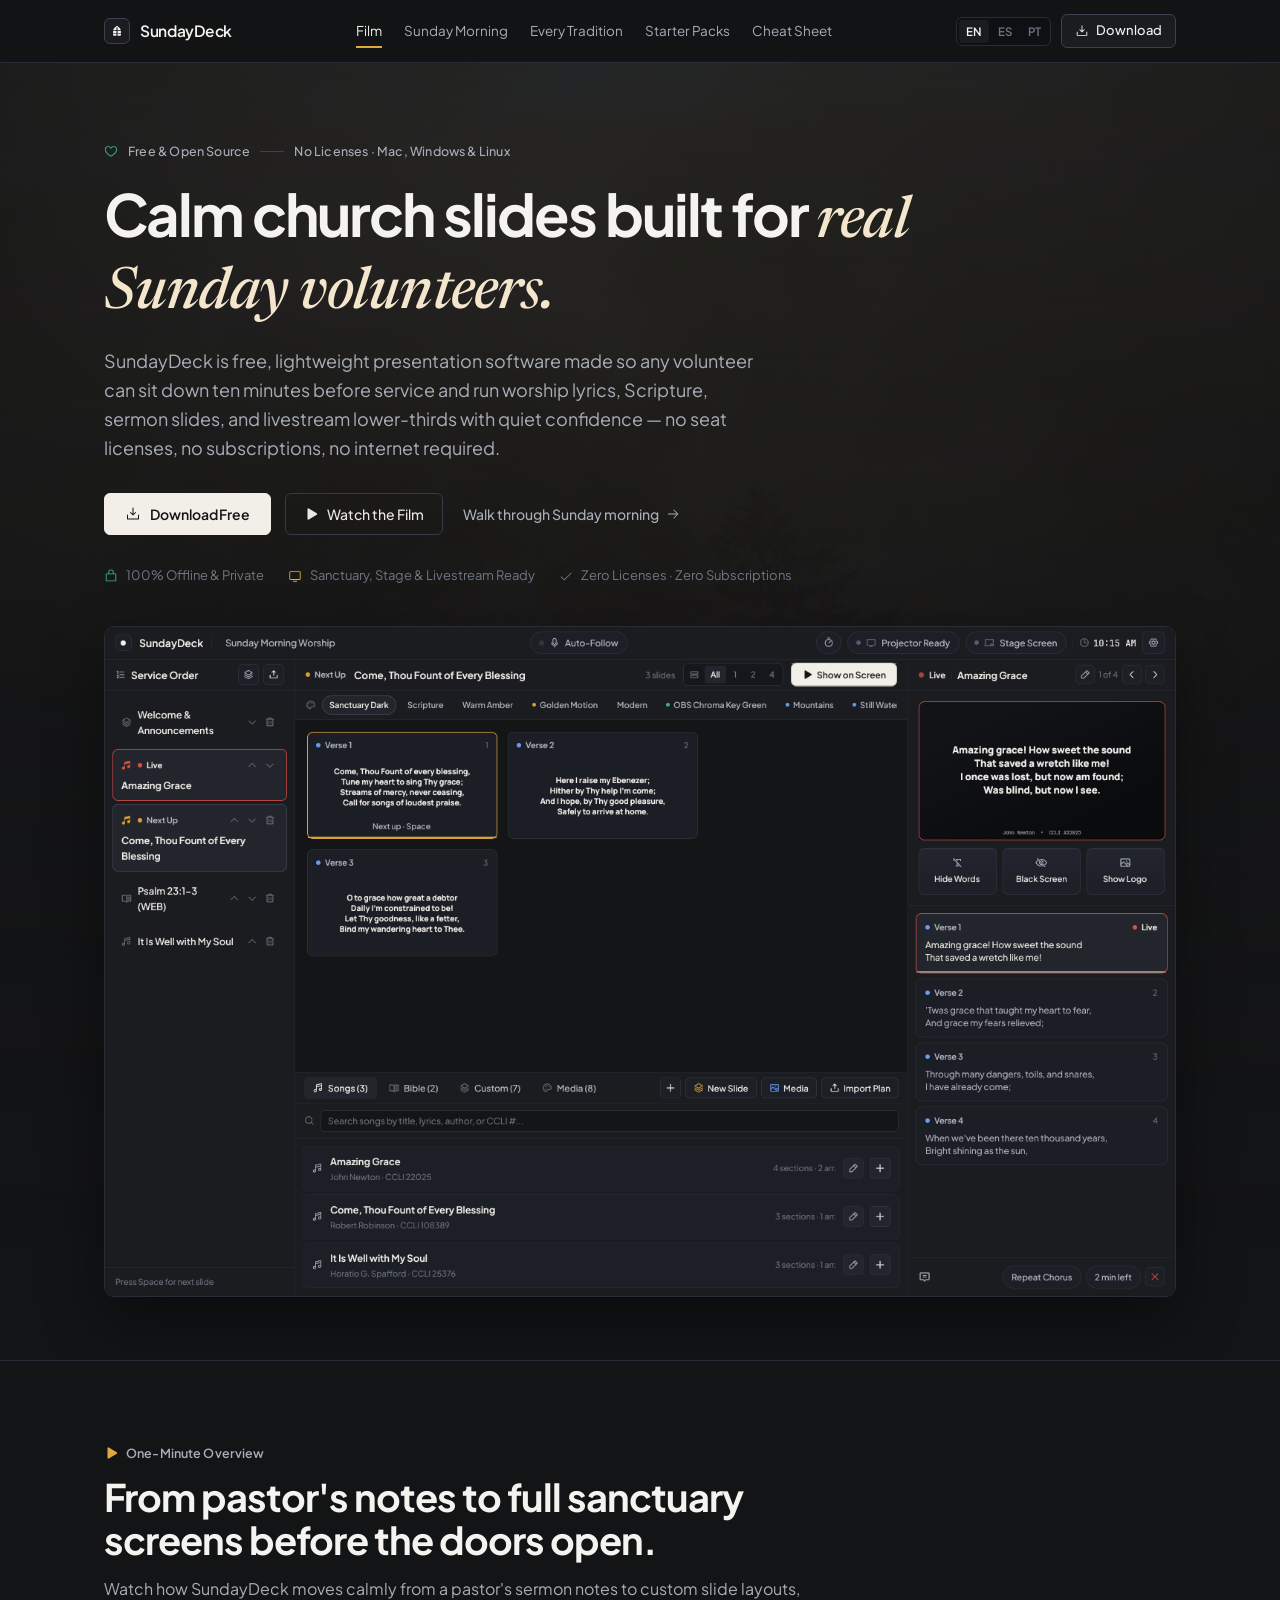
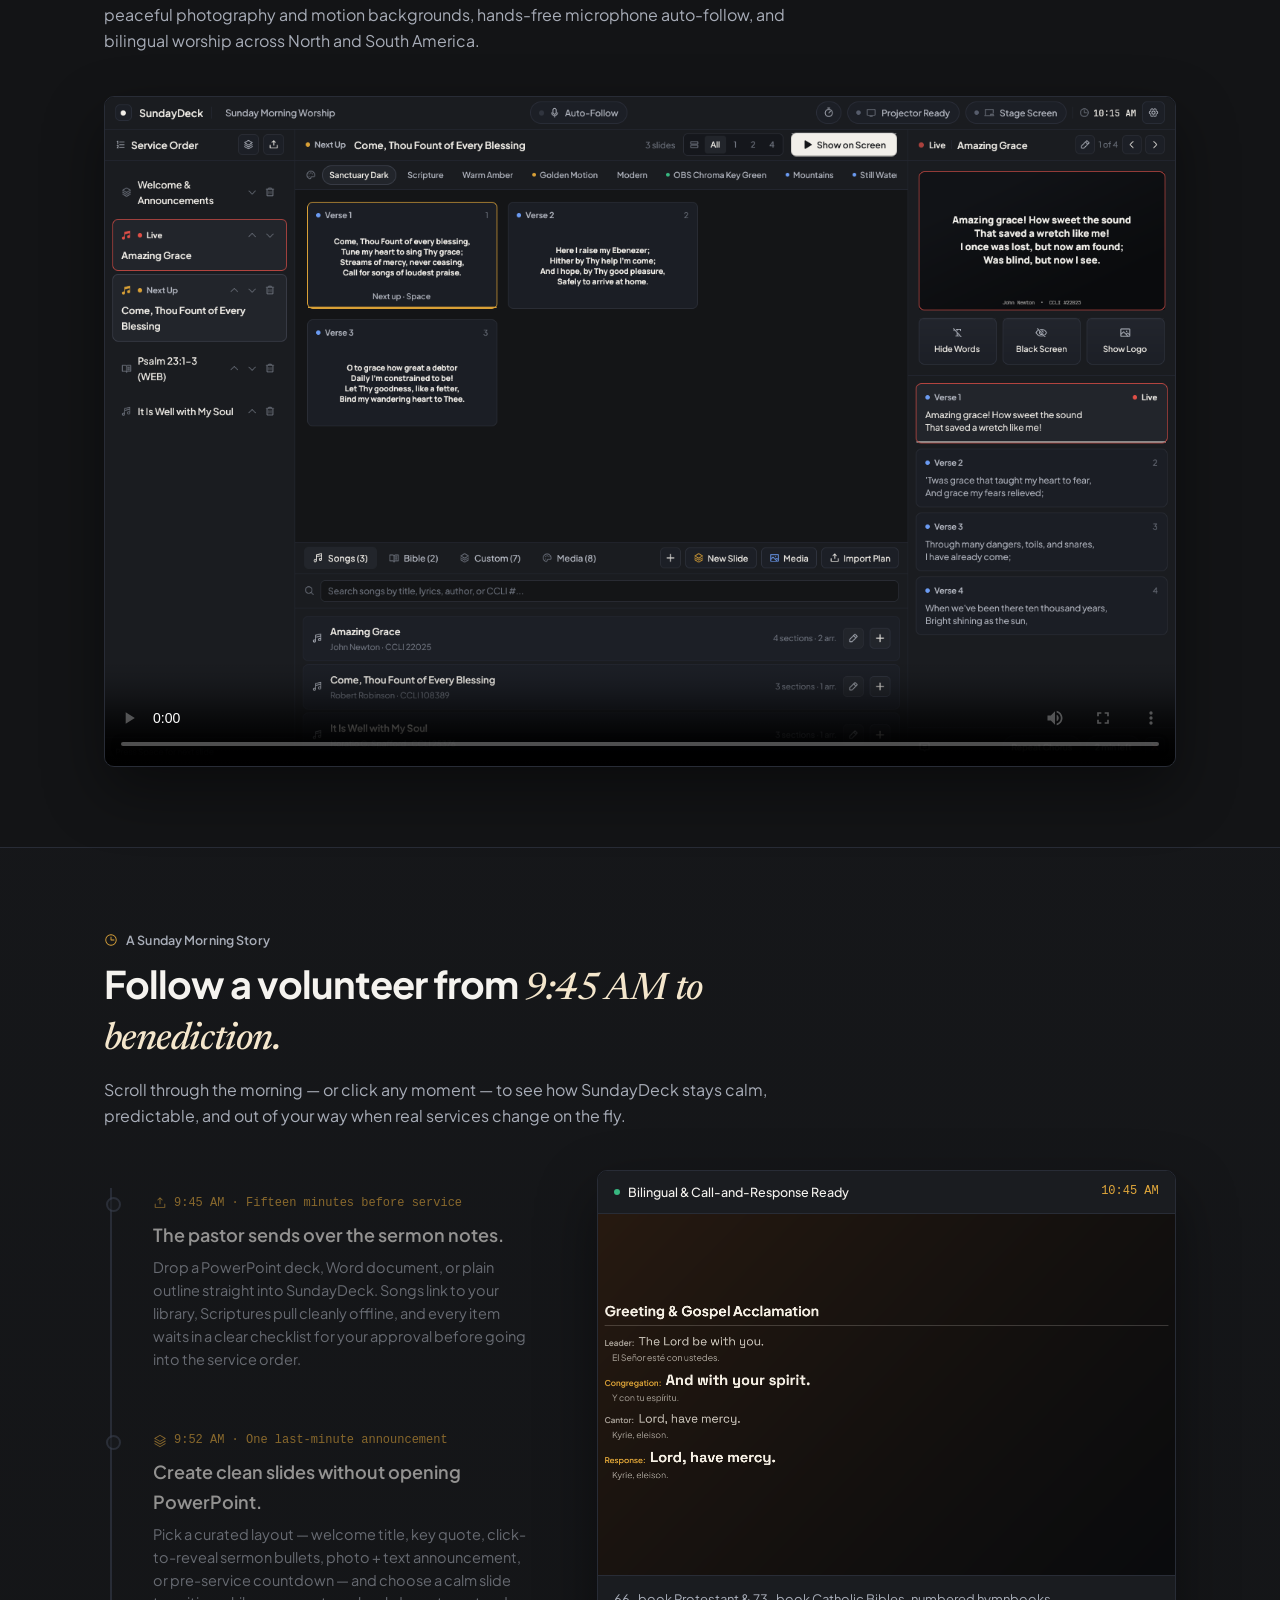
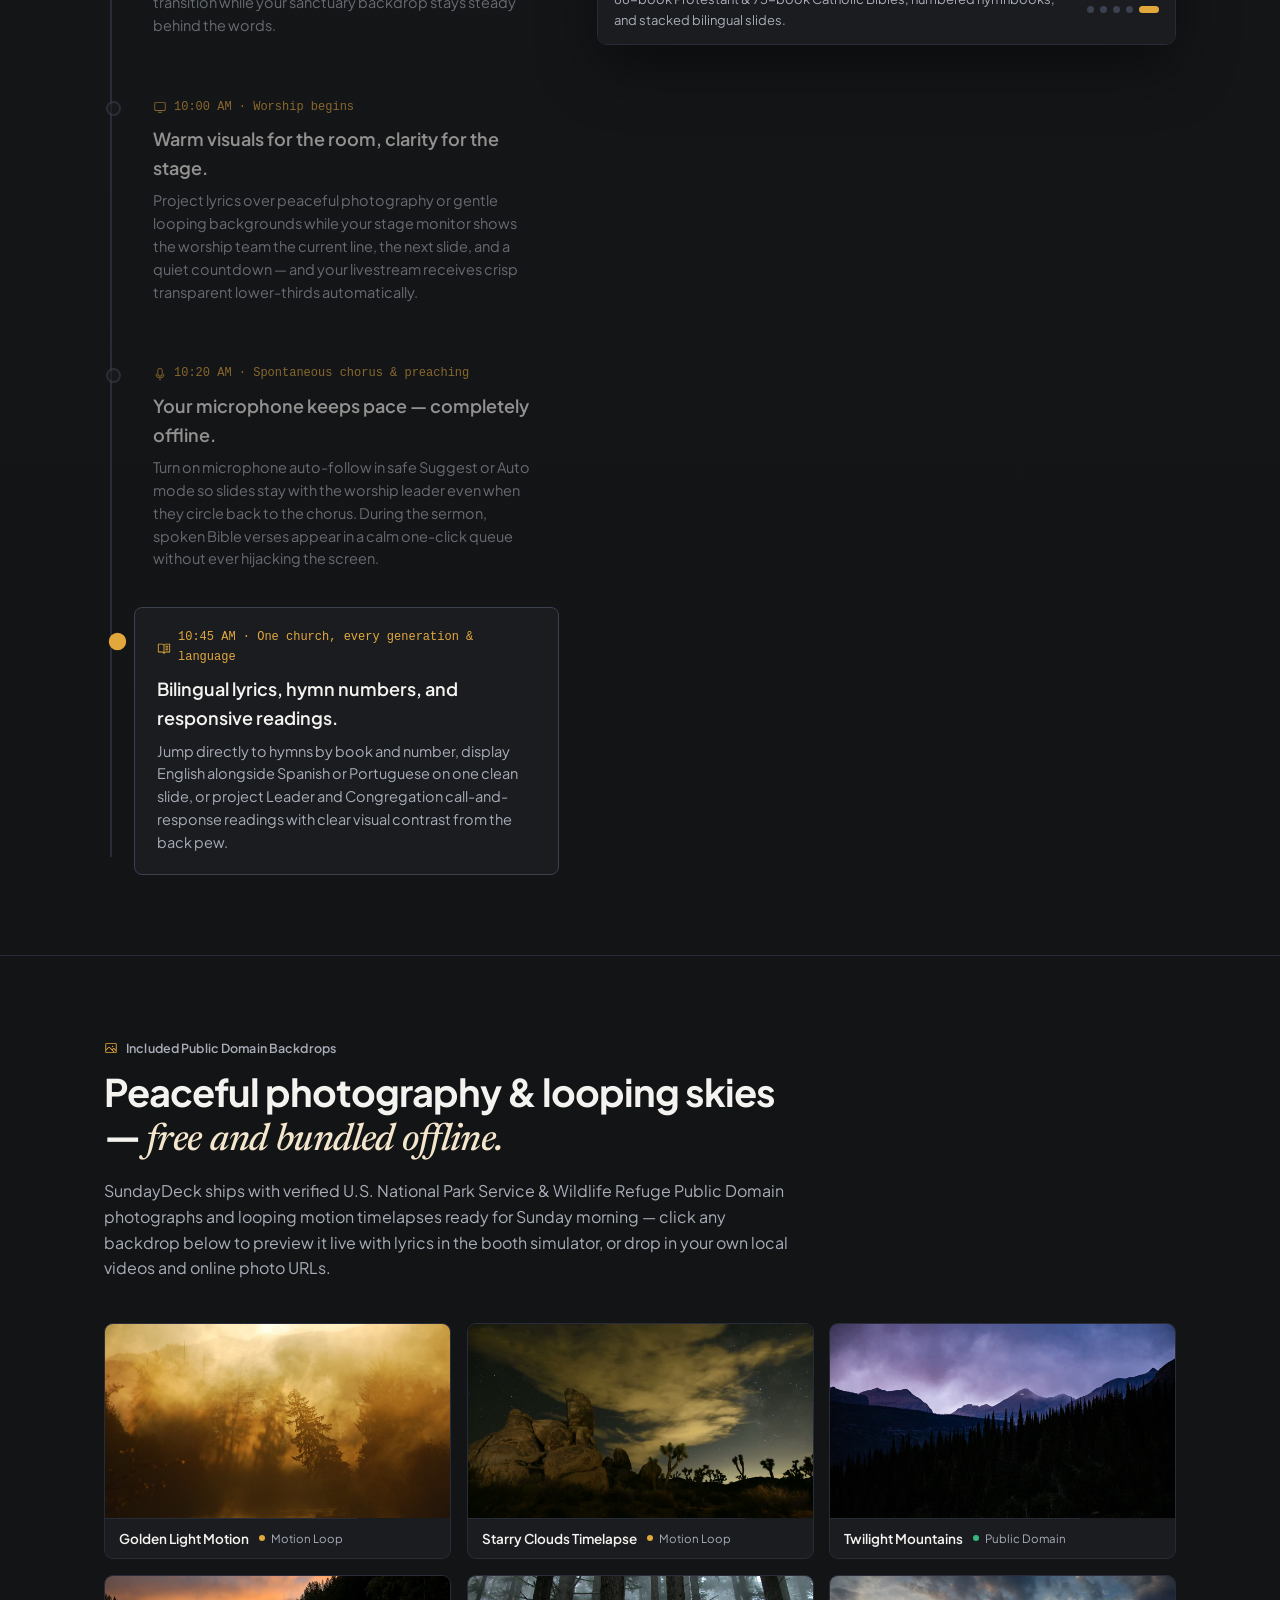
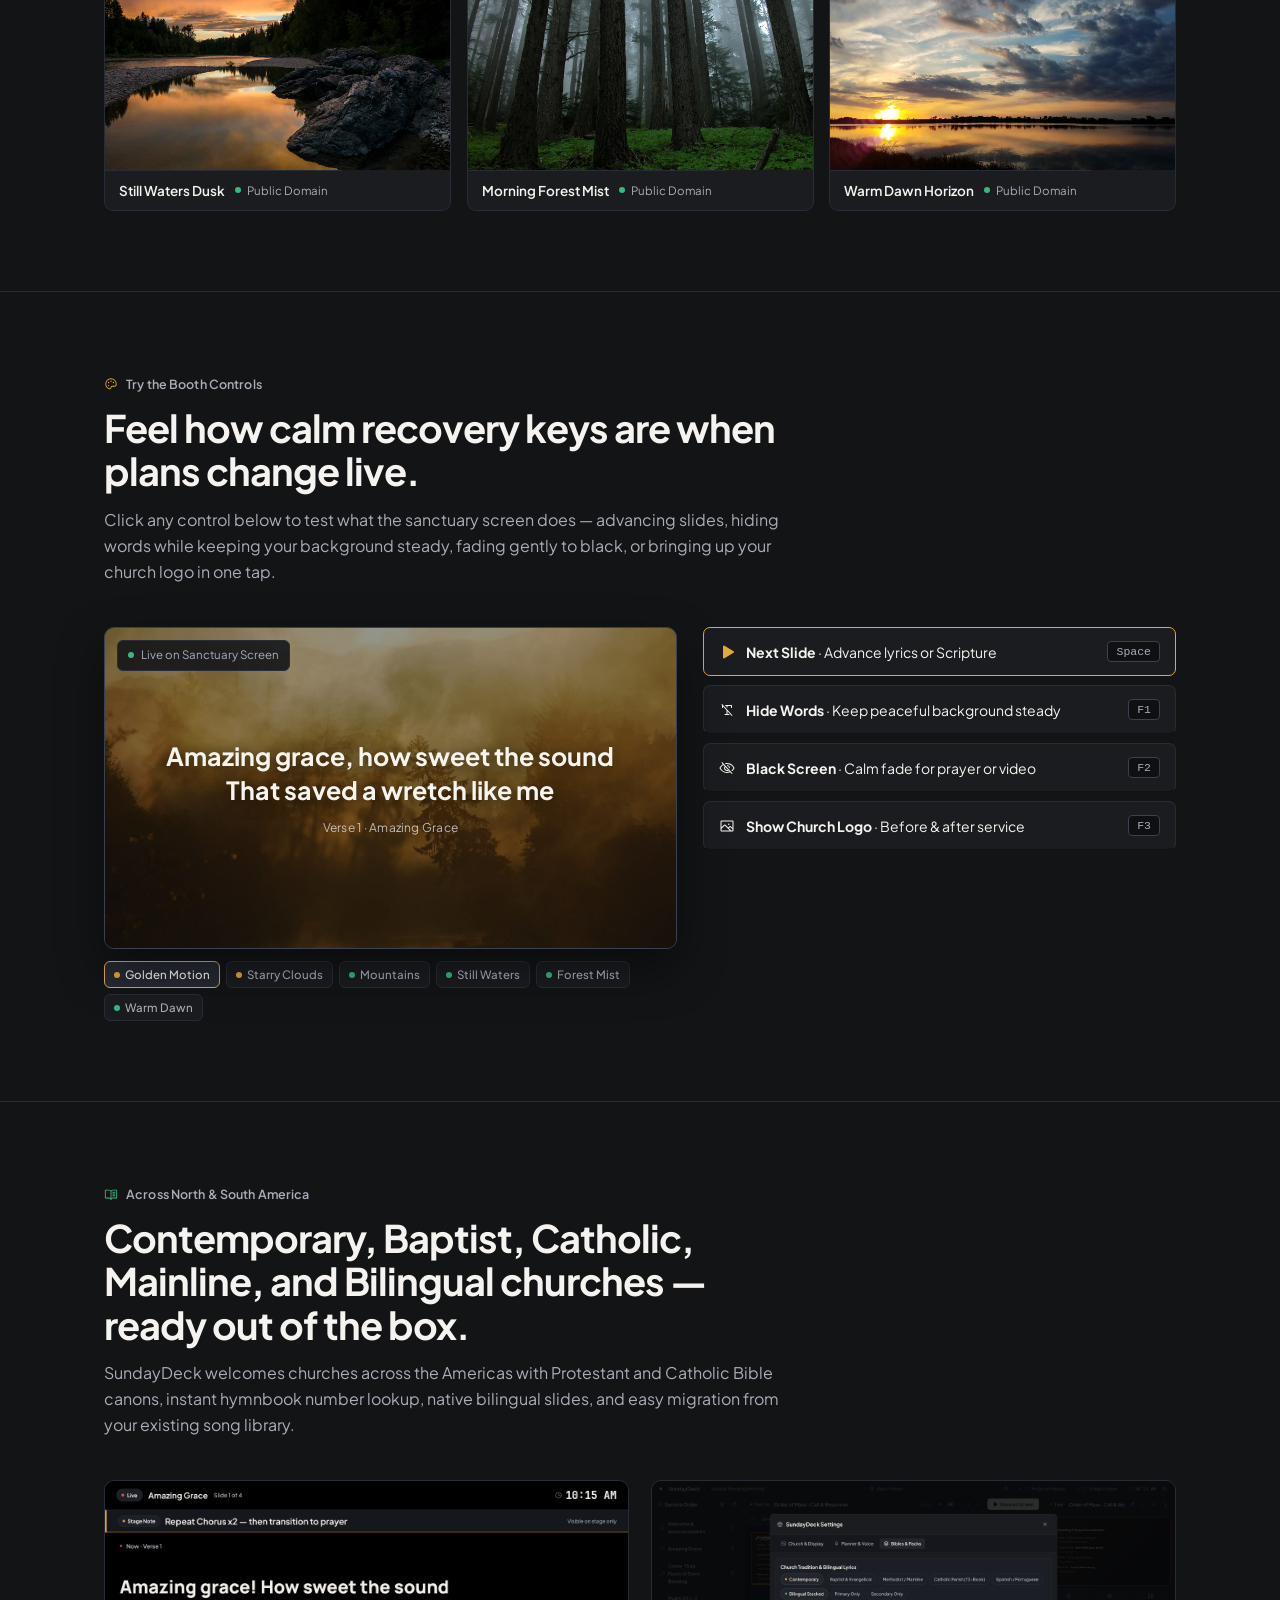
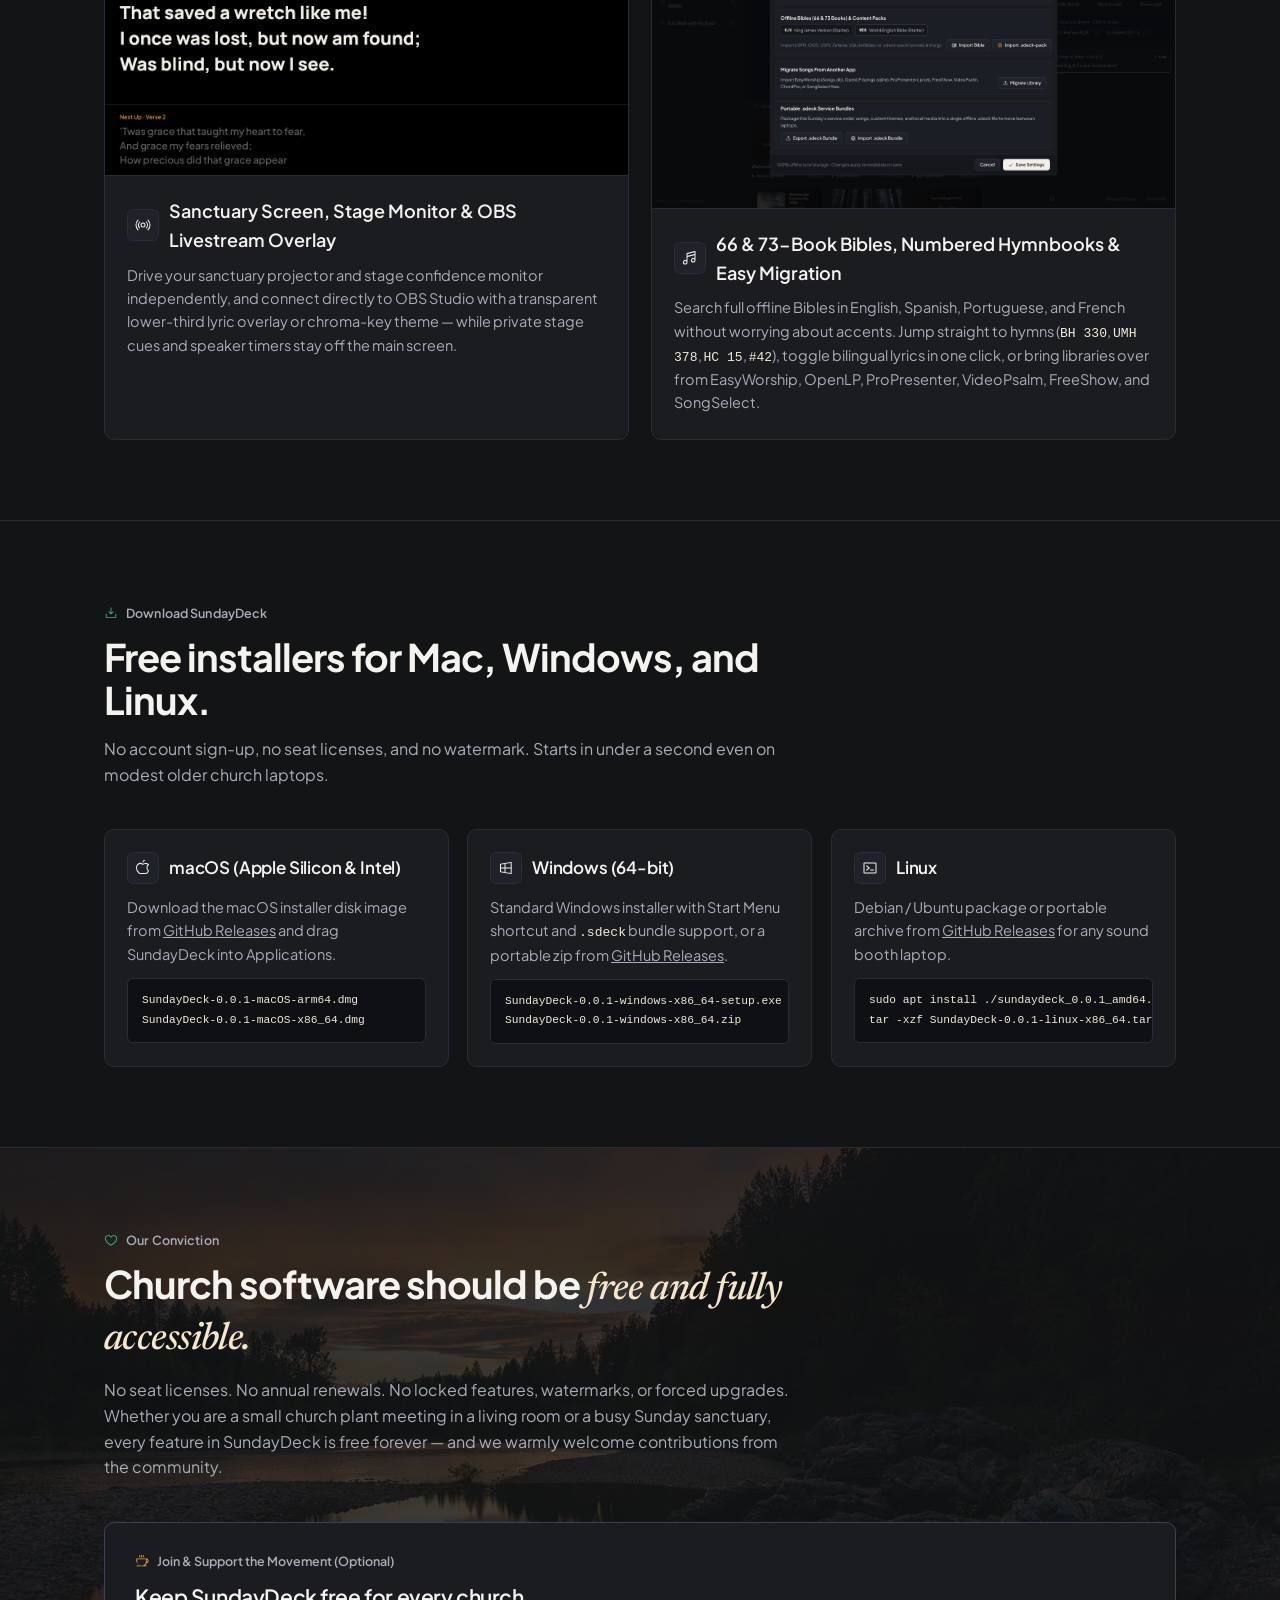
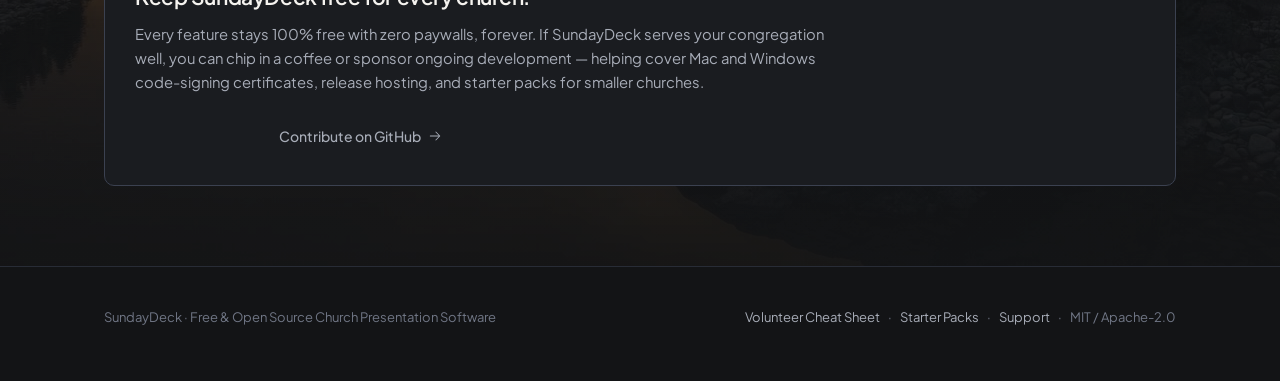
==== commit 17e65082: "release: prepare v0.0.1 cross-platform installers and tighten landing page story - Remove duplicate " ====
--- a/docs/index.html
+++ b/docs/index.html
@@ -439,65 +439,6 @@
       </div>
     </section>
 
-    <section id="global">
-      <div class="wrap">
-        <div class="sec-head" data-reveal>
-          <div class="sec-label">
-            <span class="ic ic-sm ic-emerald" style="--ic: url('icons/book-open-text.svg');"></span>
-            <span data-i18n="global.label">Across North &amp; South America</span>
-          </div>
-          <h2 data-i18n="global.h2">Contemporary, Baptist, Catholic, Mainline, and Bilingual churches — ready out of the box.</h2>
-          <p class="sec-copy" data-i18n="global.copy">
-            SundayDeck welcomes churches across the Americas with Protestant and Catholic Bible
-            canons, instant hymnbook number lookup, native bilingual slides, and easy migration from
-            your existing song library.
-          </p>
-        </div>
-
-        <div class="feature-grid">
-          <article class="feature-card" data-reveal>
-            <div class="feature-media">
-              <img src="media/stage-monitor.png" alt="SundayDeck Stage Confidence Monitor with current slide, next slide, clock, and countdown timer" />
-            </div>
-            <div class="feature-body">
-              <div class="card-title-row">
-                <span class="icon-chip">
-                  <span class="ic" style="--ic: url('icons/broadcast.svg');"></span>
-                </span>
-                <h3>Sanctuary Screen, Stage Monitor &amp; OBS Livestream Overlay</h3>
-              </div>
-              <p>
-                Drive your sanctuary projector and stage confidence monitor independently, and
-                connect directly to OBS Studio with a transparent lower-third lyric overlay or
-                chroma-key theme — while private stage cues and speaker timers stay off the main screen.
-              </p>
-            </div>
-          </article>
-
-          <article class="feature-card" data-reveal data-delay="1">
-            <div class="feature-media">
-              <img src="media/global-church-packs.png" alt="SundayDeck Settings showing Americas Church Traditions, Bilingual Lyrics, and .sdeck-pack importer" />
-            </div>
-            <div class="feature-body">
-              <div class="card-title-row">
-                <span class="icon-chip">
-                  <span class="ic" style="--ic: url('icons/music-notes.svg');"></span>
-                </span>
-                <h3>66 &amp; 73-Book Bibles, Numbered Hymnbooks &amp; Easy Migration</h3>
-              </div>
-              <p>
-                Search full offline Bibles in English, Spanish, Portuguese, and French without
-                worrying about accents. Jump straight to hymns (<code>BH 330</code>,
-                <code>UMH 378</code>, <code>HC 15</code>, <code>#42</code>), toggle bilingual
-                lyrics in one click, or bring libraries over from EasyWorship, OpenLP, ProPresenter,
-                VideoPsalm, FreeShow, and SongSelect.
-              </p>
-            </div>
-          </article>
-        </div>
-      </div>
-    </section>
-
     <section id="shortcuts">
       <div class="wrap">
         <div class="sec-head" data-reveal>
@@ -603,6 +544,65 @@
       </div>
     </section>
 
+    <section id="global">
+      <div class="wrap">
+        <div class="sec-head" data-reveal>
+          <div class="sec-label">
+            <span class="ic ic-sm ic-emerald" style="--ic: url('icons/book-open-text.svg');"></span>
+            <span data-i18n="global.label">Across North &amp; South America</span>
+          </div>
+          <h2 data-i18n="global.h2">Contemporary, Baptist, Catholic, Mainline, and Bilingual churches — ready out of the box.</h2>
+          <p class="sec-copy" data-i18n="global.copy">
+            SundayDeck welcomes churches across the Americas with Protestant and Catholic Bible
+            canons, instant hymnbook number lookup, native bilingual slides, and easy migration from
+            your existing song library.
+          </p>
+        </div>
+
+        <div class="feature-grid">
+          <article class="feature-card" data-reveal>
+            <div class="feature-media">
+              <img src="media/stage-monitor.png" alt="SundayDeck Stage Confidence Monitor with current slide, next slide, clock, and countdown timer" />
+            </div>
+            <div class="feature-body">
+              <div class="card-title-row">
+                <span class="icon-chip">
+                  <span class="ic" style="--ic: url('icons/broadcast.svg');"></span>
+                </span>
+                <h3>Sanctuary Screen, Stage Monitor &amp; OBS Livestream Overlay</h3>
+              </div>
+              <p>
+                Drive your sanctuary projector and stage confidence monitor independently, and
+                connect directly to OBS Studio with a transparent lower-third lyric overlay or
+                chroma-key theme — while private stage cues and speaker timers stay off the main screen.
+              </p>
+            </div>
+          </article>
+
+          <article class="feature-card" data-reveal data-delay="1">
+            <div class="feature-media">
+              <img src="media/global-church-packs.png" alt="SundayDeck Settings showing Americas Church Traditions, Bilingual Lyrics, and .sdeck-pack importer" />
+            </div>
+            <div class="feature-body">
+              <div class="card-title-row">
+                <span class="icon-chip">
+                  <span class="ic" style="--ic: url('icons/music-notes.svg');"></span>
+                </span>
+                <h3>66 &amp; 73-Book Bibles, Numbered Hymnbooks &amp; Easy Migration</h3>
+              </div>
+              <p>
+                Search full offline Bibles in English, Spanish, Portuguese, and French without
+                worrying about accents. Jump straight to hymns (<code>BH 330</code>,
+                <code>UMH 378</code>, <code>HC 15</code>, <code>#42</code>), toggle bilingual
+                lyrics in one click, or bring libraries over from EasyWorship, OpenLP, ProPresenter,
+                VideoPsalm, FreeShow, and SongSelect.
+              </p>
+            </div>
+          </article>
+        </div>
+      </div>
+    </section>
+
     <section id="install">
       <div class="wrap">
         <div class="sec-head" data-reveal>
@@ -625,10 +625,9 @@
               </span>
               <h3>macOS (Apple Silicon &amp; Intel)</h3>
             </div>
-            <p>Install in one line with Homebrew, or download the macOS installer disk image and drag SundayDeck into Applications.</p>
-            <pre><code>brew tap tobhoster/sundaydeck
-brew install --cask sundaydeck</code></pre>
-            <p>Or download <code>SundayDeck-macOS-arm64.dmg</code> / <code>macOS-x86_64.dmg</code> from <a href="https://github.com/tobhoster/sundaydeck/releases" target="_blank" rel="noopener noreferrer" style="text-decoration: underline;">GitHub Releases</a>.</p>
+            <p>Download the macOS installer disk image from <a href="https://github.com/tobhoster/sundaydeck/releases/latest" target="_blank" rel="noopener noreferrer" style="text-decoration: underline;">GitHub Releases</a> and drag SundayDeck into Applications.</p>
+            <pre><code>SundayDeck-0.0.1-macOS-arm64.dmg
+SundayDeck-0.0.1-macOS-x86_64.dmg</code></pre>
           </div>
 
           <div class="card" data-reveal data-delay="1">
@@ -638,10 +637,9 @@
               </span>
               <h3>Windows (64-bit)</h3>
             </div>
-            <p>Standard Windows installer with Start Menu shortcut and <code>.sdeck</code> service bundle double-click support, or a portable zip.</p>
-            <pre><code>SundayDeck-windows-x86_64-setup.exe
-# Or portable (no install needed):
-SundayDeck-windows-x86_64.zip</code></pre>
+            <p>Standard Windows installer with Start Menu shortcut and <code>.sdeck</code> bundle support, or a portable zip from <a href="https://github.com/tobhoster/sundaydeck/releases/latest" target="_blank" rel="noopener noreferrer" style="text-decoration: underline;">GitHub Releases</a>.</p>
+            <pre><code>SundayDeck-0.0.1-windows-x86_64-setup.exe
+SundayDeck-0.0.1-windows-x86_64.zip</code></pre>
           </div>
 
           <div class="card" data-reveal data-delay="2">
@@ -651,10 +649,9 @@
               </span>
               <h3>Linux</h3>
             </div>
-            <p>Debian / Ubuntu package or portable archive ready for any desktop Linux laptop in the sound booth.</p>
-            <pre><code>sudo apt install ./sundaydeck_0.1.0_amd64.deb
-# Or extract portable archive:
-tar -xzf SundayDeck-linux-x86_64.tar.gz</code></pre>
+            <p>Debian / Ubuntu package or portable archive from <a href="https://github.com/tobhoster/sundaydeck/releases/latest" target="_blank" rel="noopener noreferrer" style="text-decoration: underline;">GitHub Releases</a> for any sound booth laptop.</p>
+            <pre><code>sudo apt install ./sundaydeck_0.0.1_amd64.deb
+tar -xzf SundayDeck-0.0.1-linux-x86_64.tar.gz</code></pre>
           </div>
         </div>
       </div>
@@ -674,49 +671,6 @@
             every feature in SundayDeck is free forever — and we warmly welcome contributions from the
             community.
           </p>
-        </div>
-
-        <div class="install-grid">
-          <div class="card" data-reveal>
-            <div class="card-title-row">
-              <span class="icon-chip">
-                <span class="ic ic-emerald" style="--ic: url('icons/heart.svg');"></span>
-              </span>
-              <h3>100% Free — No Licenses Required</h3>
-            </div>
-            <p>
-              Install SundayDeck on as many sanctuary laptops, volunteer practice machines, and booth
-              computers as your church needs. No activation keys, no subscriptions, and no accounts.
-            </p>
-          </div>
-
-          <div class="card" data-reveal data-delay="1">
-            <div class="card-title-row">
-              <span class="icon-chip">
-                <span class="ic ic-amber" style="--ic: url('icons/users.svg');"></span>
-              </span>
-              <h3>Built Together, Open to Contributions</h3>
-            </div>
-            <p>
-              SundayDeck is open source and shaped by real churches. Bug reports, Spanish, Portuguese,
-              and French translations, public-domain starter packs, usability feedback, and pull
-              requests are always welcome.
-            </p>
-          </div>
-
-          <div class="card" data-reveal data-delay="2">
-            <div class="card-title-row">
-              <span class="icon-chip">
-                <span class="ic" style="--ic: url('icons/broadcast.svg');"></span>
-              </span>
-              <h3>How You Can Help</h3>
-            </div>
-            <p>
-              Try SundayDeck with your volunteers, share what felt confusing ten minutes before
-              service, contribute a translation or improvement on GitHub, or pass it along to a
-              neighboring church that cannot afford paid presentation software.
-            </p>
-          </div>
         </div>
 
         <div class="support-panel" data-reveal data-delay="1">
@@ -755,16 +709,6 @@
               <span class="ic ic-sm" style="--ic: url('icons/arrow-right.svg');"></span>
             </a>
           </div>
-          <div class="gh-sponsor-card-wrap">
-            <iframe
-              class="gh-sponsor-card"
-              src="https://github.com/sponsors/tobhoster/card"
-              title="Sponsor tobhoster"
-              height="225"
-              width="600"
-              style="border: 0;"
-            ></iframe>
-          </div>
         </div>
       </div>
     </section>
--- a/docs/style.css
+++ b/docs/style.css
@@ -1194,28 +1194,6 @@
   flex-shrink: 0;
 }
 
-.gh-sponsor-card-wrap {
-  max-width: 600px;
-  width: 100%;
-  border-radius: 8px;
-  overflow: hidden;
-  border: 1px solid var(--border-strong);
-  background: #ffffff;
-}
-
-.gh-sponsor-card {
-  display: block;
-  width: 100%;
-  max-width: 600px;
-  height: 118px;
-}
-
-@media (max-width: 560px) {
-  .gh-sponsor-card {
-    height: 196px;
-  }
-}
-
 footer {
   padding: 40px 0 54px;
   color: var(--ink-muted);
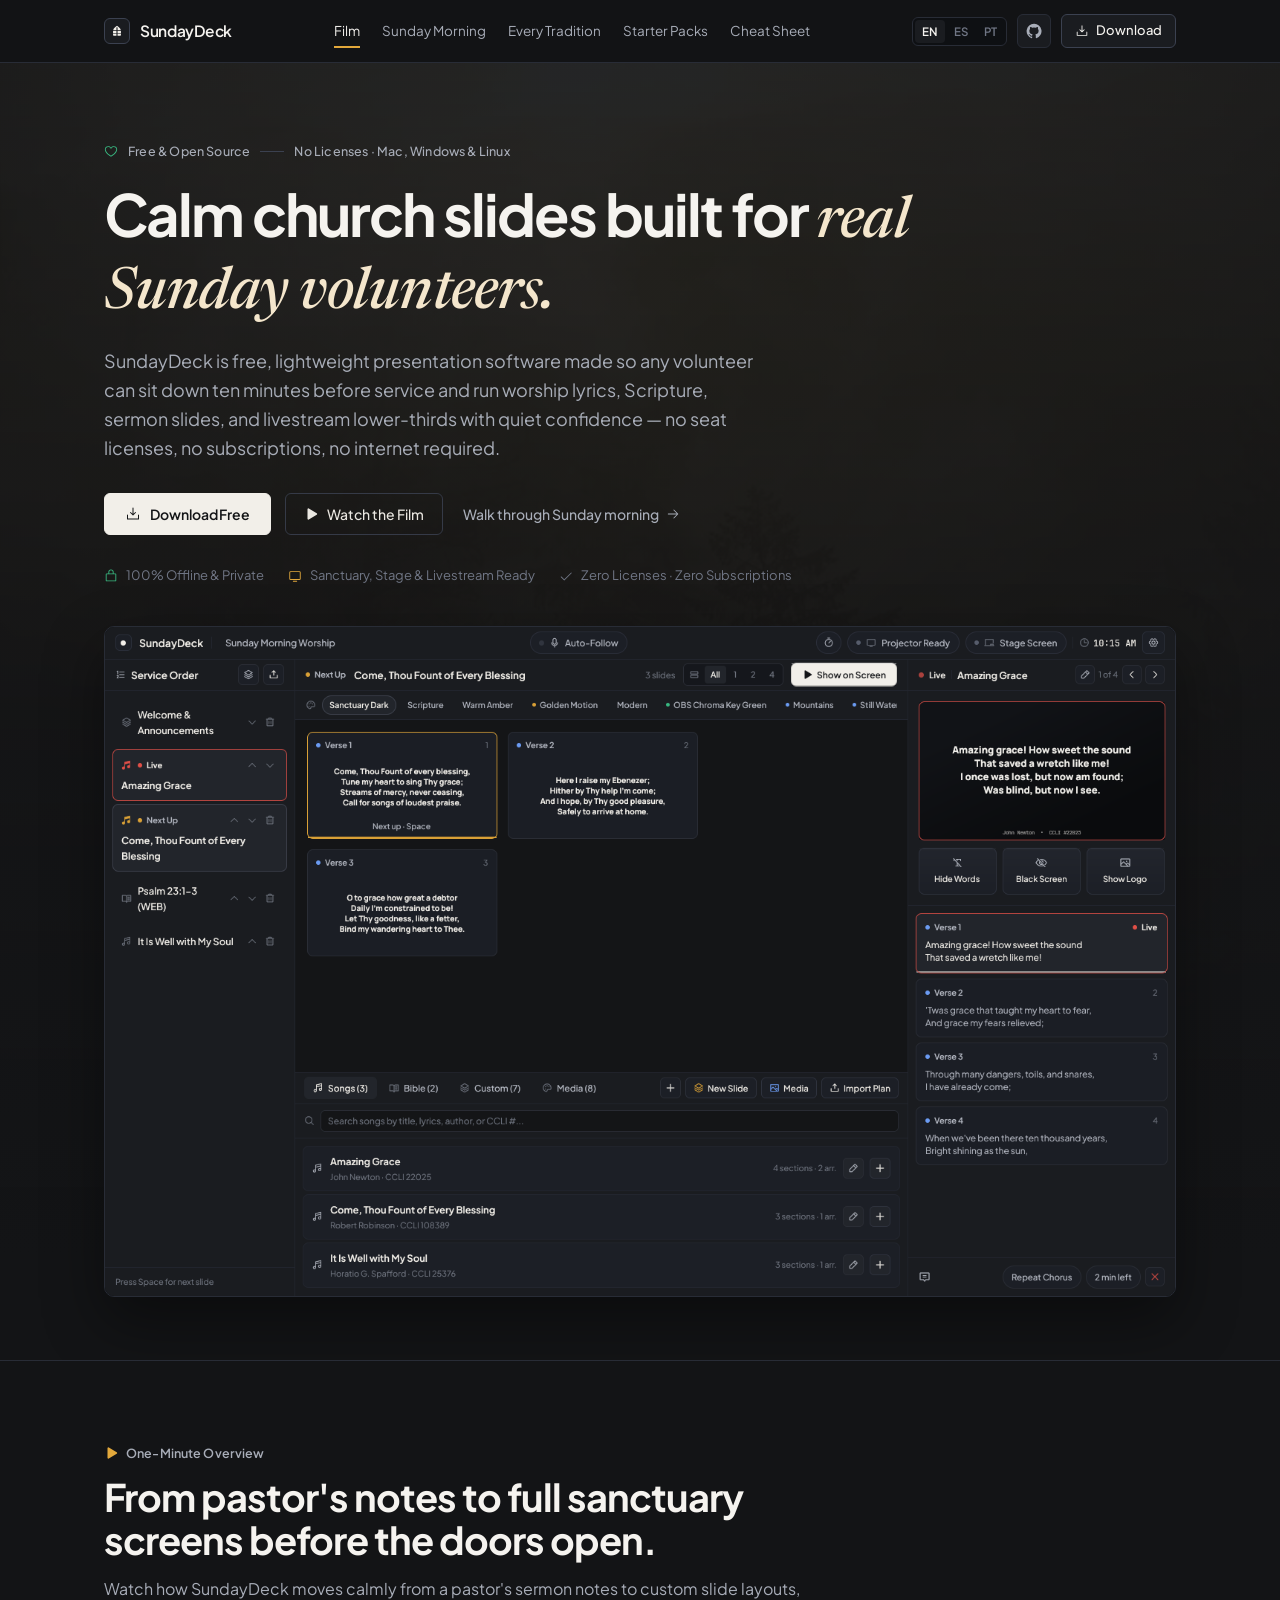
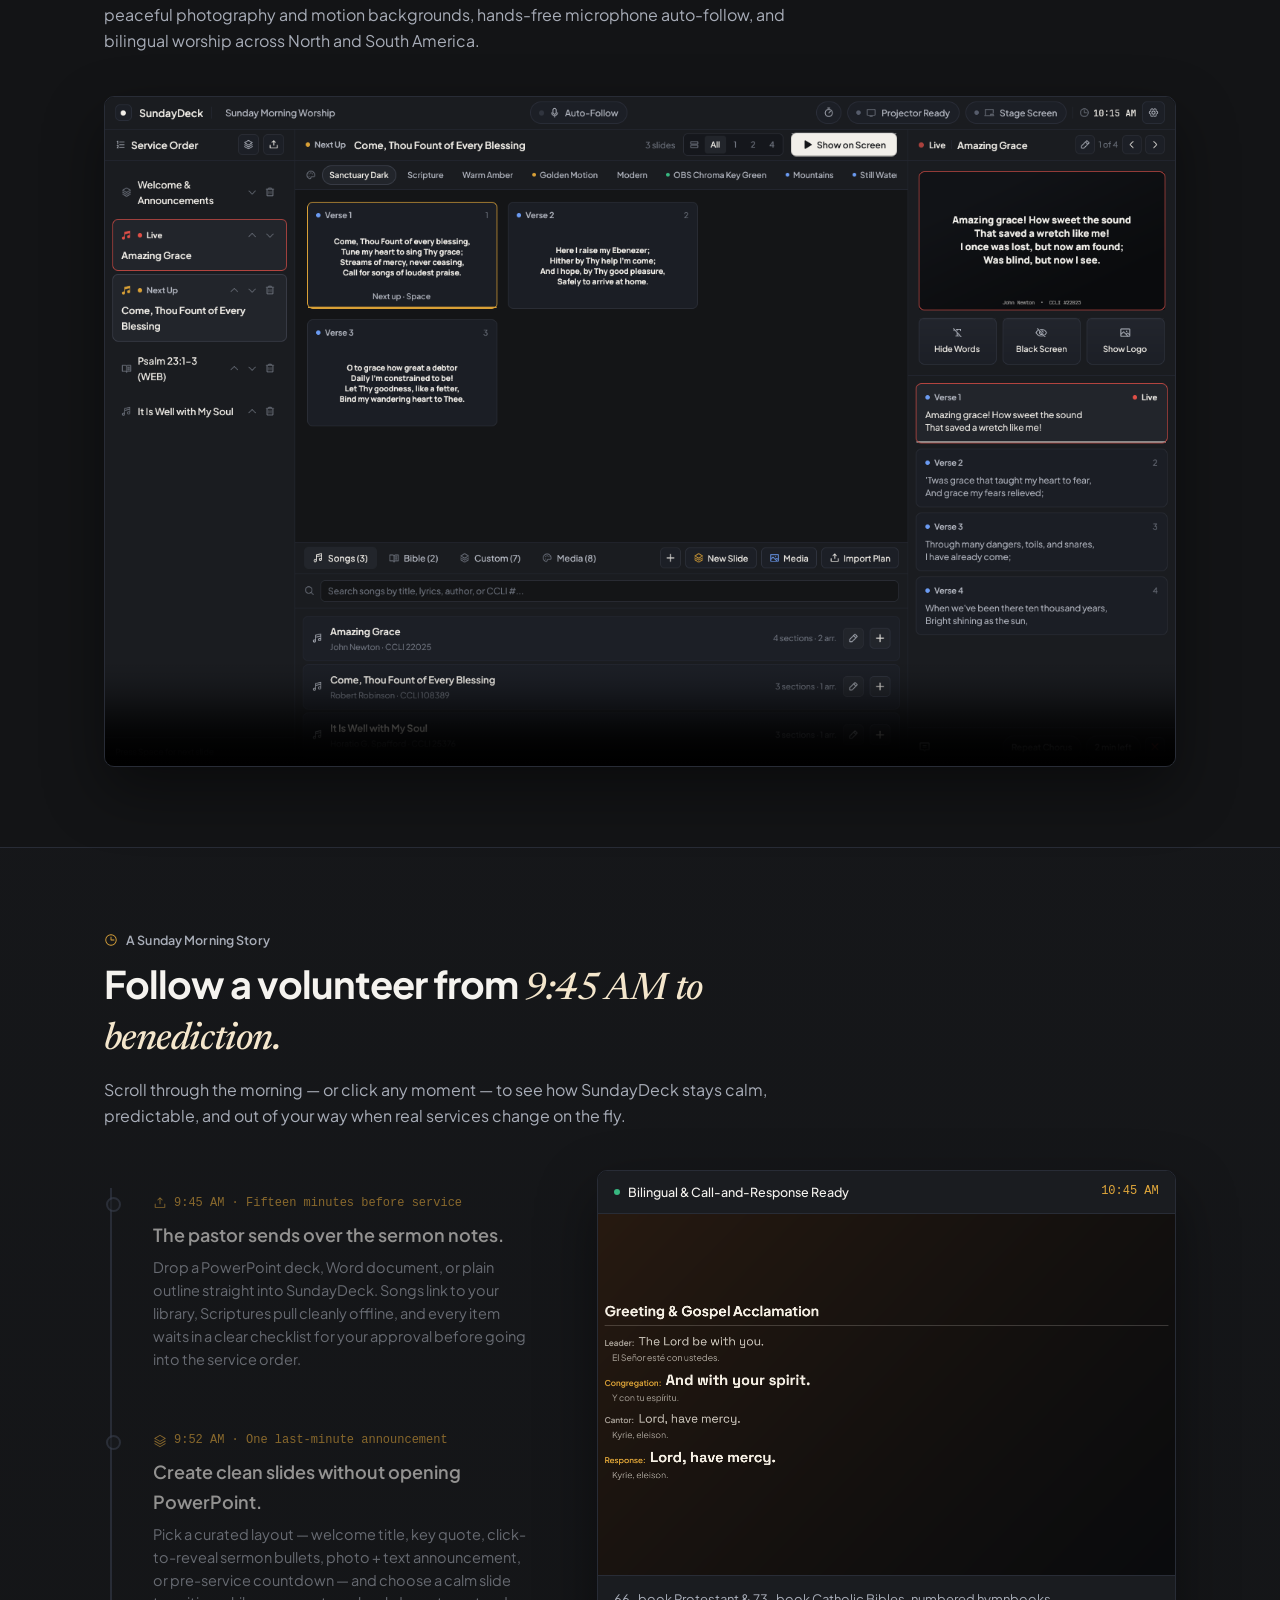
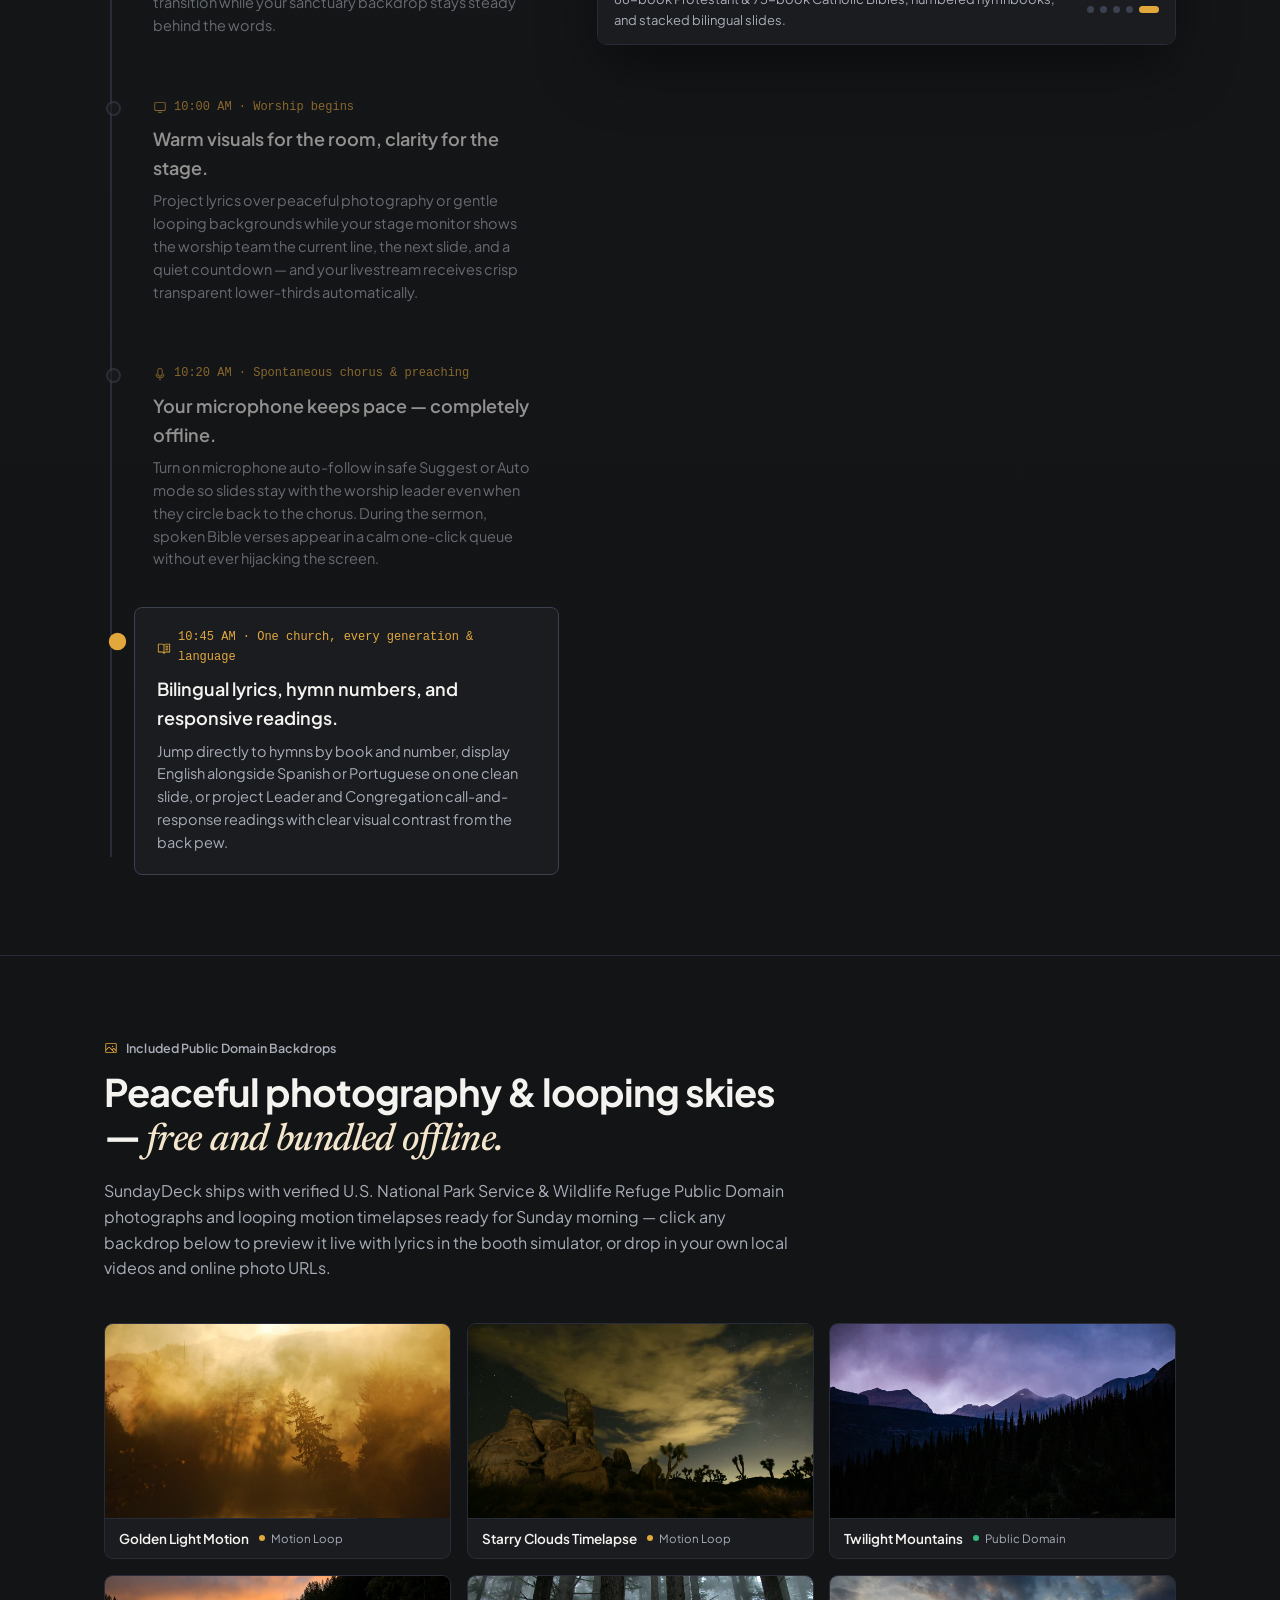
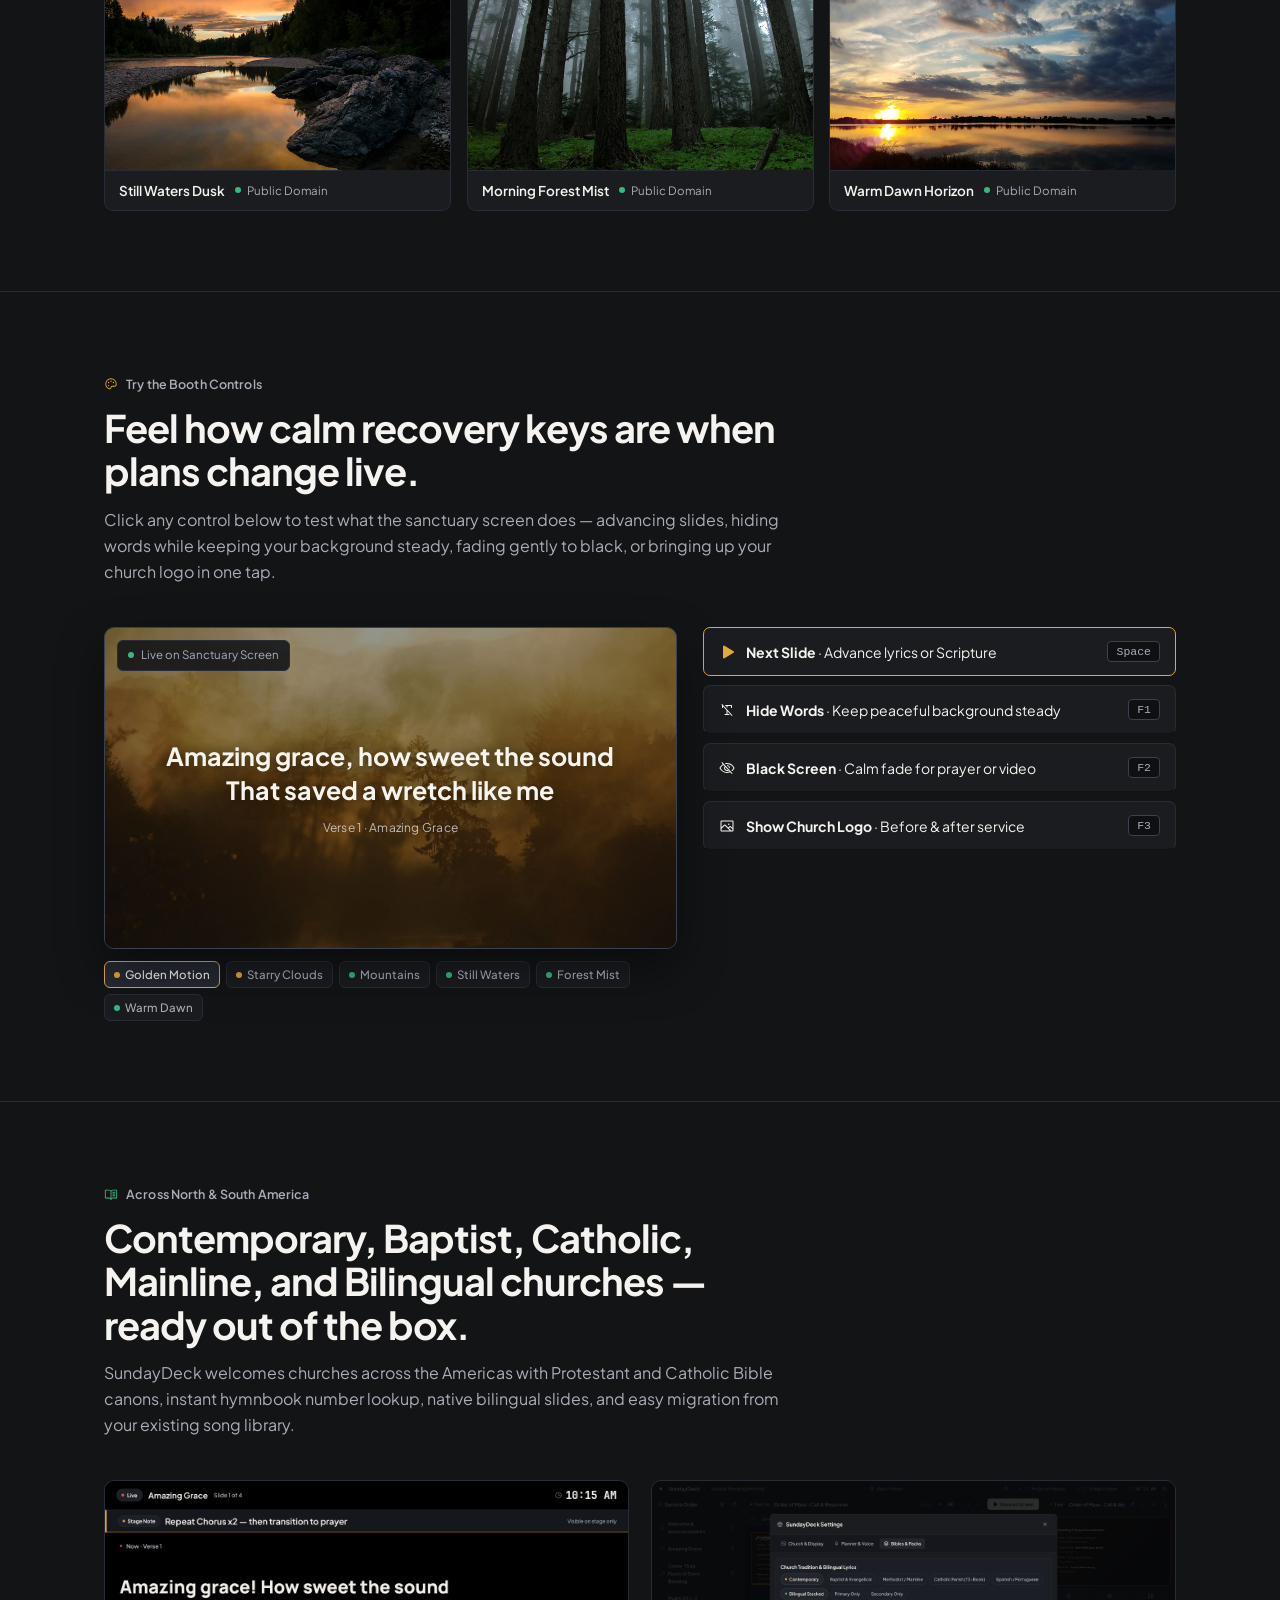
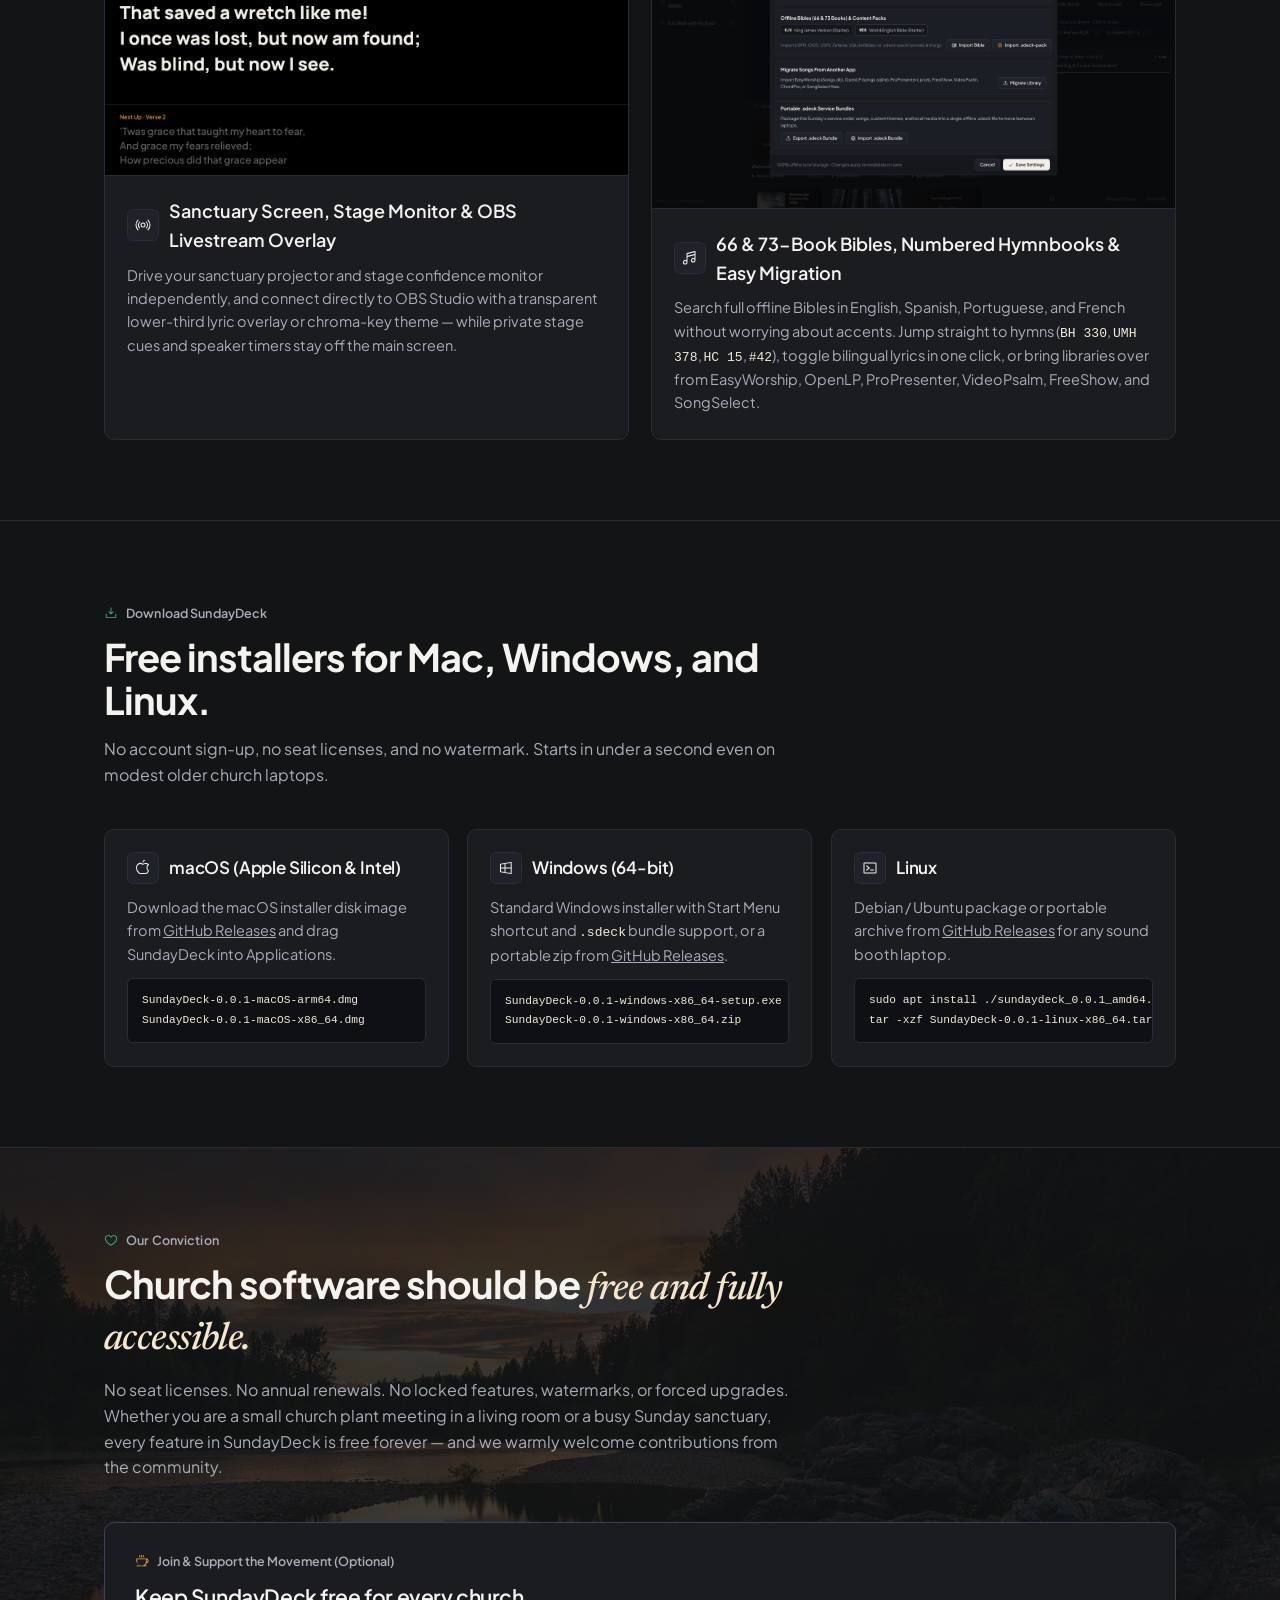
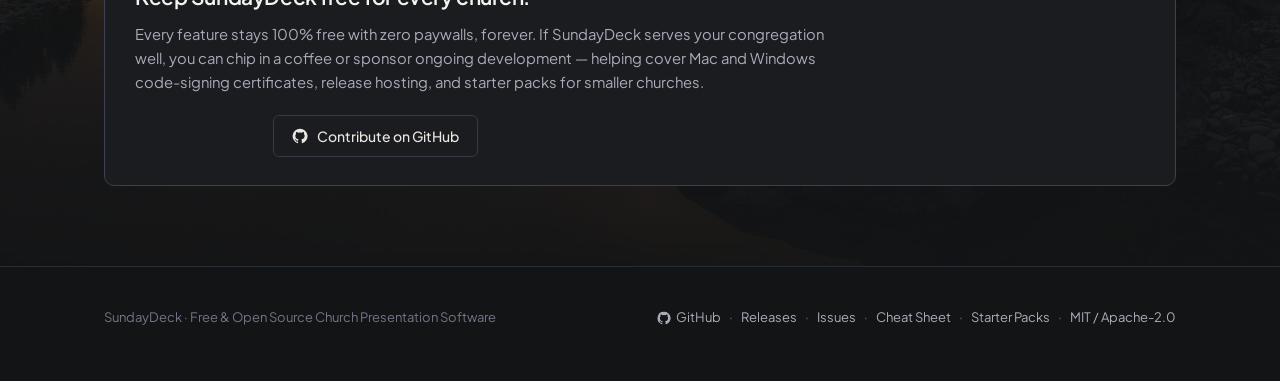
==== commit 17254da9: "feat(site): add GitHub icon button in navbar, support panel, and open-source footer links" ====
--- a/docs/index.html
+++ b/docs/index.html
@@ -54,6 +54,16 @@
           <button class="lang-btn" type="button" data-lang="es" aria-pressed="false">ES</button>
           <button class="lang-btn" type="button" data-lang="pt" aria-pressed="false">PT</button>
         </div>
+        <a
+          class="btn-icon"
+          href="https://github.com/tobhoster/sundaydeck"
+          target="_blank"
+          rel="noopener noreferrer"
+          aria-label="SundayDeck on GitHub"
+          title="View source on GitHub"
+        >
+          <span class="ic" style="--ic: url('icons/github.svg');"></span>
+        </a>
         <a class="btn-nav" href="#install">
           <span class="ic ic-sm" style="--ic: url('icons/download-simple.svg');"></span>
           <span data-i18n="nav.download">Download</span>
@@ -700,13 +710,13 @@
               style="border: 0; border-radius: 6px;"
             ></iframe>
             <a
-              class="link-editorial"
+              class="btn-secondary"
               href="https://github.com/tobhoster/sundaydeck"
               target="_blank"
               rel="noopener noreferrer"
             >
+              <span class="ic" style="--ic: url('icons/github.svg');"></span>
               <span data-i18n="sup.github">Contribute on GitHub</span>
-              <span class="ic ic-sm" style="--ic: url('icons/arrow-right.svg');"></span>
             </a>
           </div>
         </div>
@@ -718,13 +728,37 @@
     <div class="wrap foot-row">
       <span>SundayDeck · Free &amp; Open Source Church Presentation Software</span>
       <span class="foot-links">
-        <a href="cheat-sheet.html">Volunteer Cheat Sheet</a>
+        <a
+          class="foot-gh"
+          href="https://github.com/tobhoster/sundaydeck"
+          target="_blank"
+          rel="noopener noreferrer"
+        >
+          <span class="ic ic-sm" style="--ic: url('icons/github.svg');"></span>
+          <span>GitHub</span>
+        </a>
+        <span aria-hidden="true">·</span>
+        <a
+          href="https://github.com/tobhoster/sundaydeck/releases"
+          target="_blank"
+          rel="noopener noreferrer"
+        >Releases</a>
+        <span aria-hidden="true">·</span>
+        <a
+          href="https://github.com/tobhoster/sundaydeck/issues"
+          target="_blank"
+          rel="noopener noreferrer"
+        >Issues</a>
+        <span aria-hidden="true">·</span>
+        <a href="cheat-sheet.html">Cheat Sheet</a>
         <span aria-hidden="true">·</span>
         <a href="packs.html">Starter Packs</a>
         <span aria-hidden="true">·</span>
-        <a href="#contribute">Support</a>
-        <span aria-hidden="true">·</span>
-        <span>MIT / Apache-2.0</span>
+        <a
+          href="https://github.com/tobhoster/sundaydeck/blob/main/LICENSE-MIT"
+          target="_blank"
+          rel="noopener noreferrer"
+        >MIT / Apache-2.0</a>
       </span>
     </div>
   </footer>
--- a/docs/style.css
+++ b/docs/style.css
@@ -240,6 +240,25 @@
   border-color: #545b6e;
 }
 
+.btn-icon {
+  display: inline-flex;
+  align-items: center;
+  justify-content: center;
+  width: 34px;
+  height: 34px;
+  border-radius: 6px;
+  background: var(--pane);
+  color: var(--ink-secondary);
+  border: 1px solid var(--border);
+  transition: background-color 0.14s ease, border-color 0.14s ease, color 0.14s ease;
+}
+
+.btn-icon:hover {
+  background: var(--elevated);
+  border-color: var(--border-strong);
+  color: var(--ink);
+}
+
 .nav-right {
   display: flex;
   align-items: center;
@@ -1218,6 +1237,12 @@
 .foot-links a {
   color: var(--ink-secondary);
   transition: color 0.16s ease;
+}
+
+.foot-gh {
+  display: inline-flex;
+  align-items: center;
+  gap: 5px;
 }
 
 .foot-links a:hover {
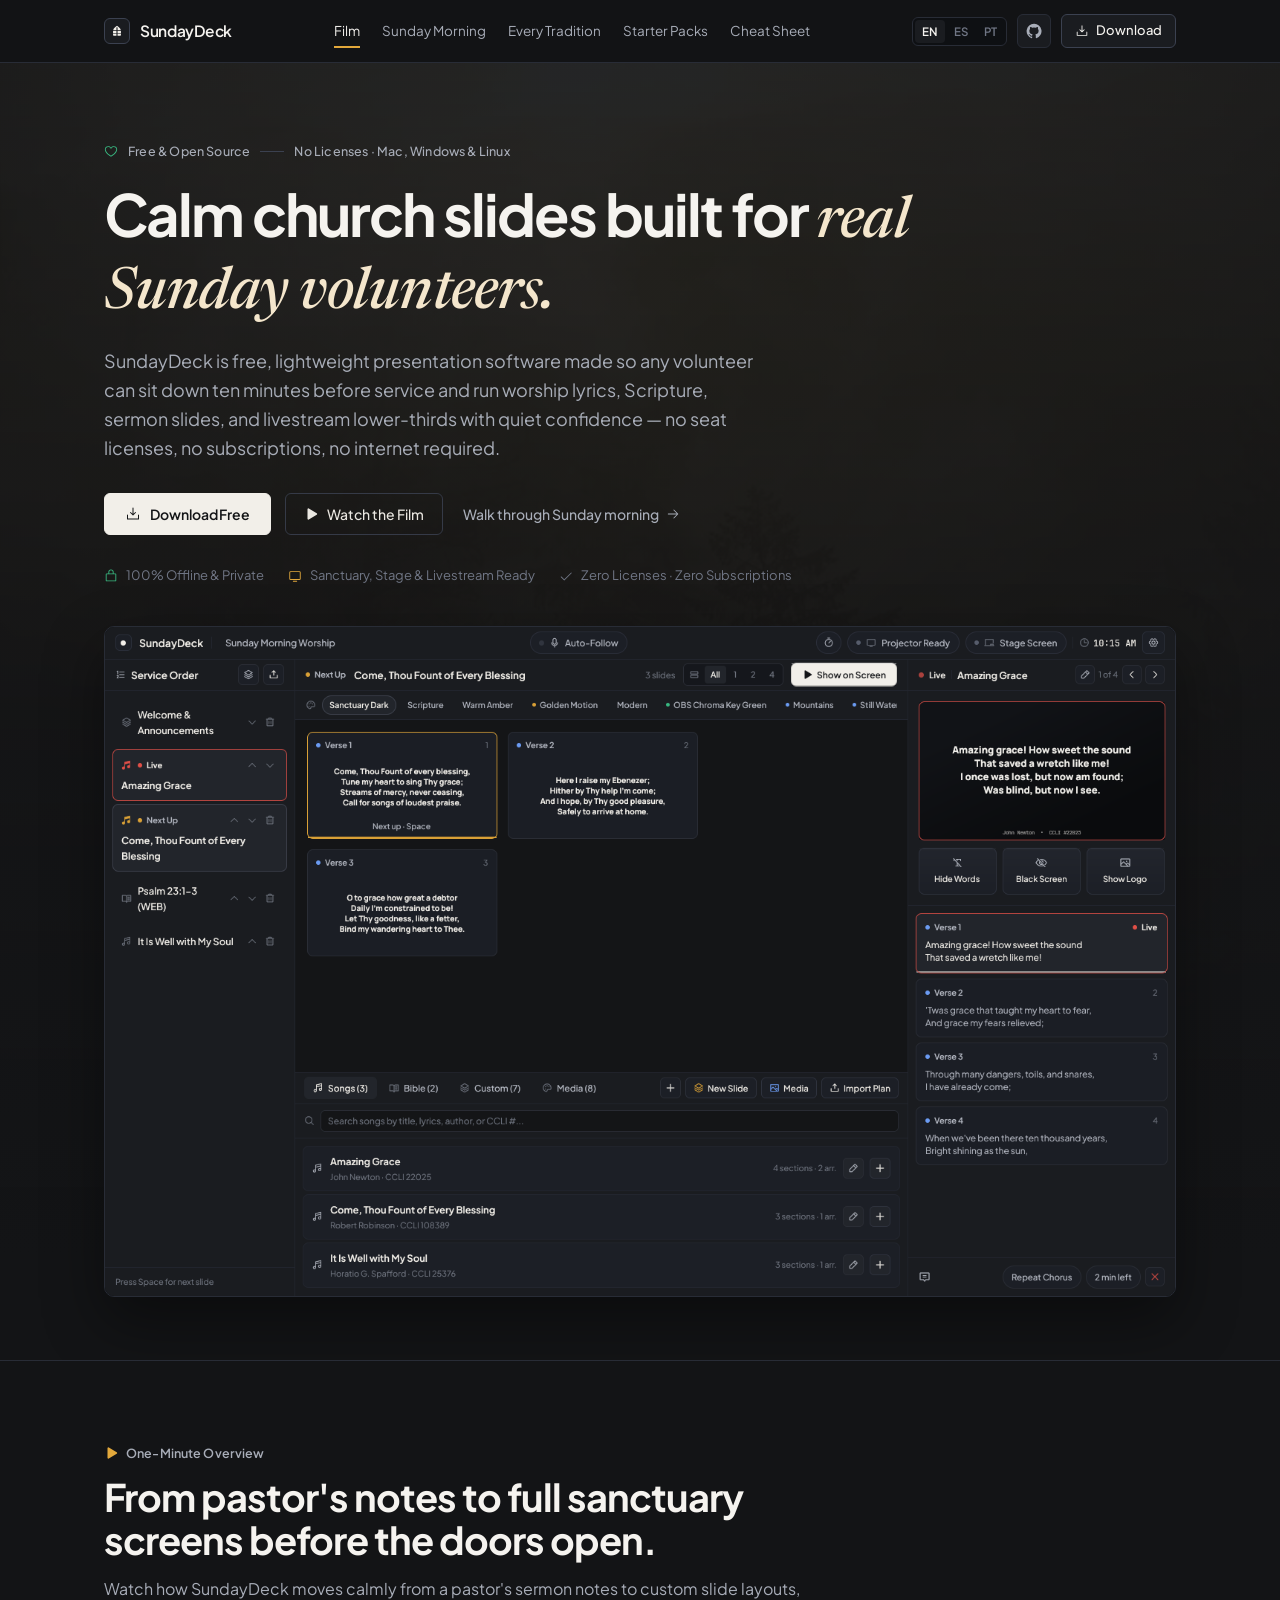
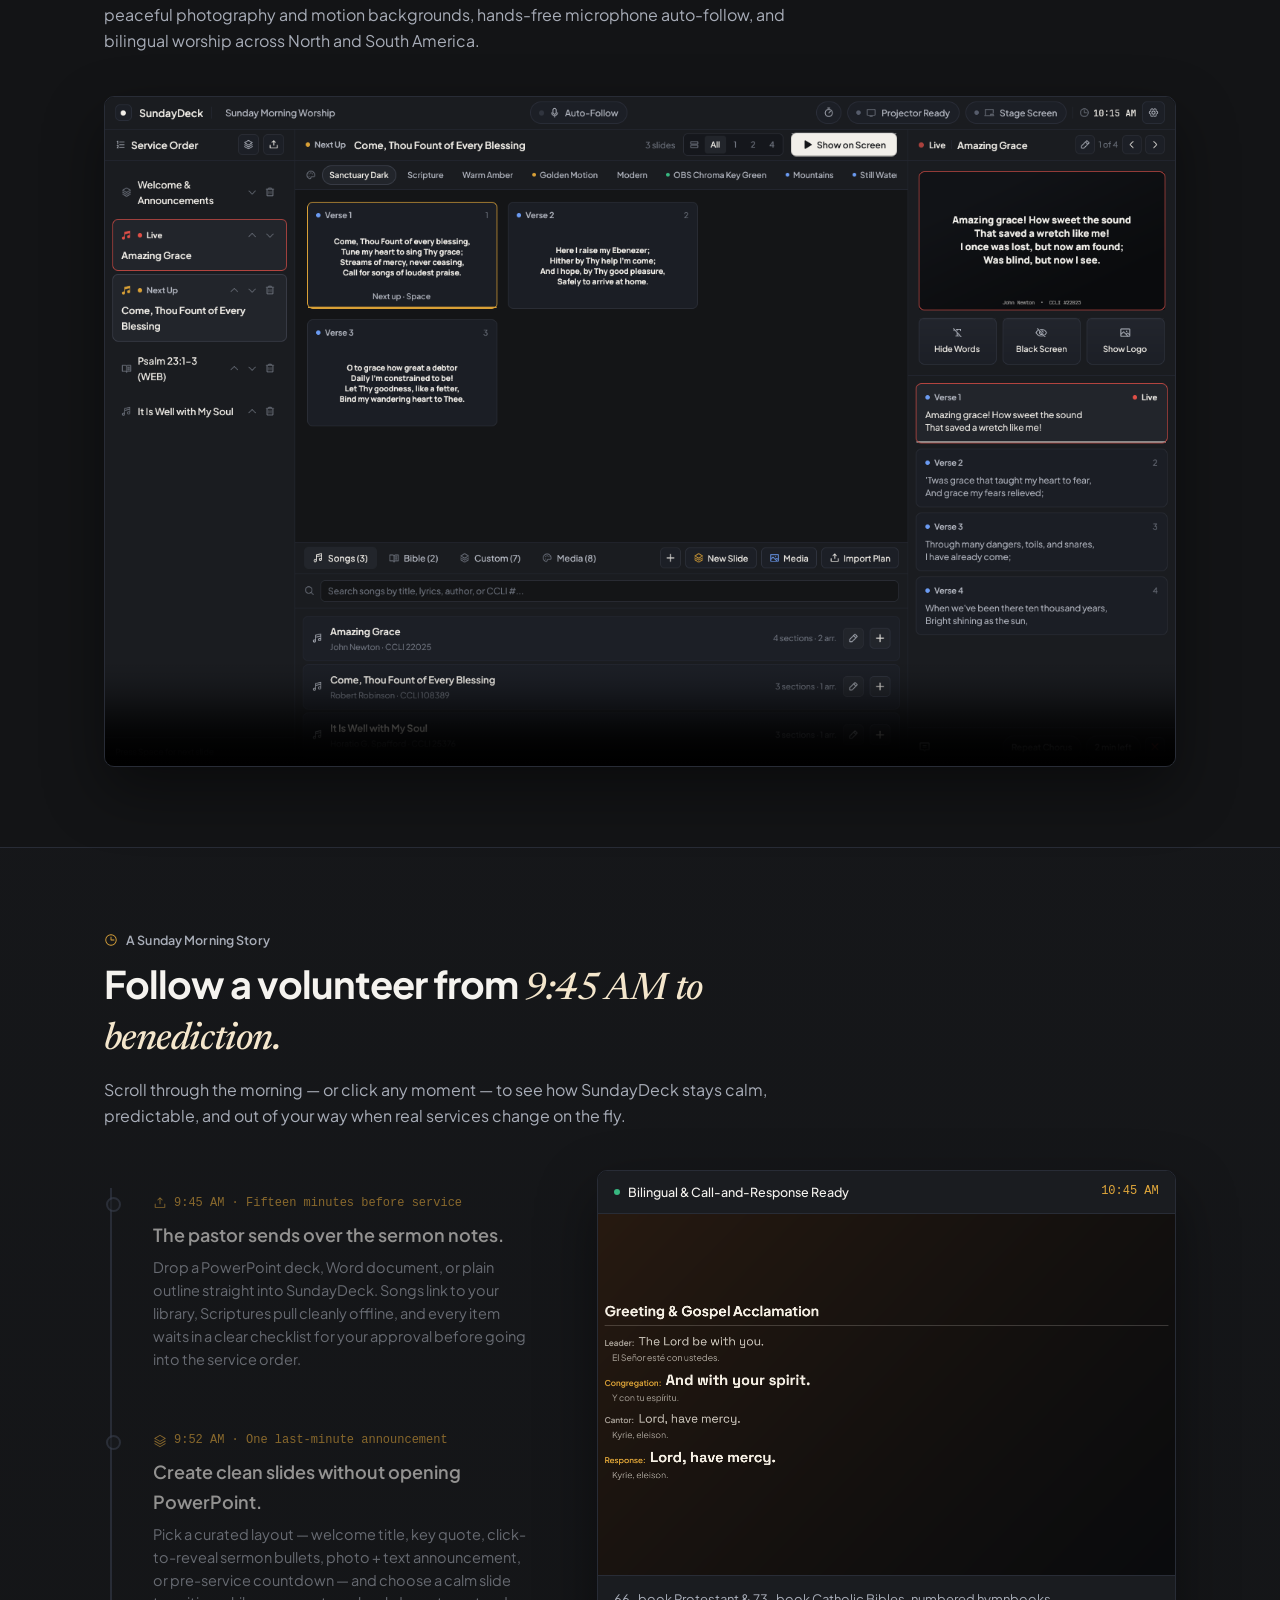
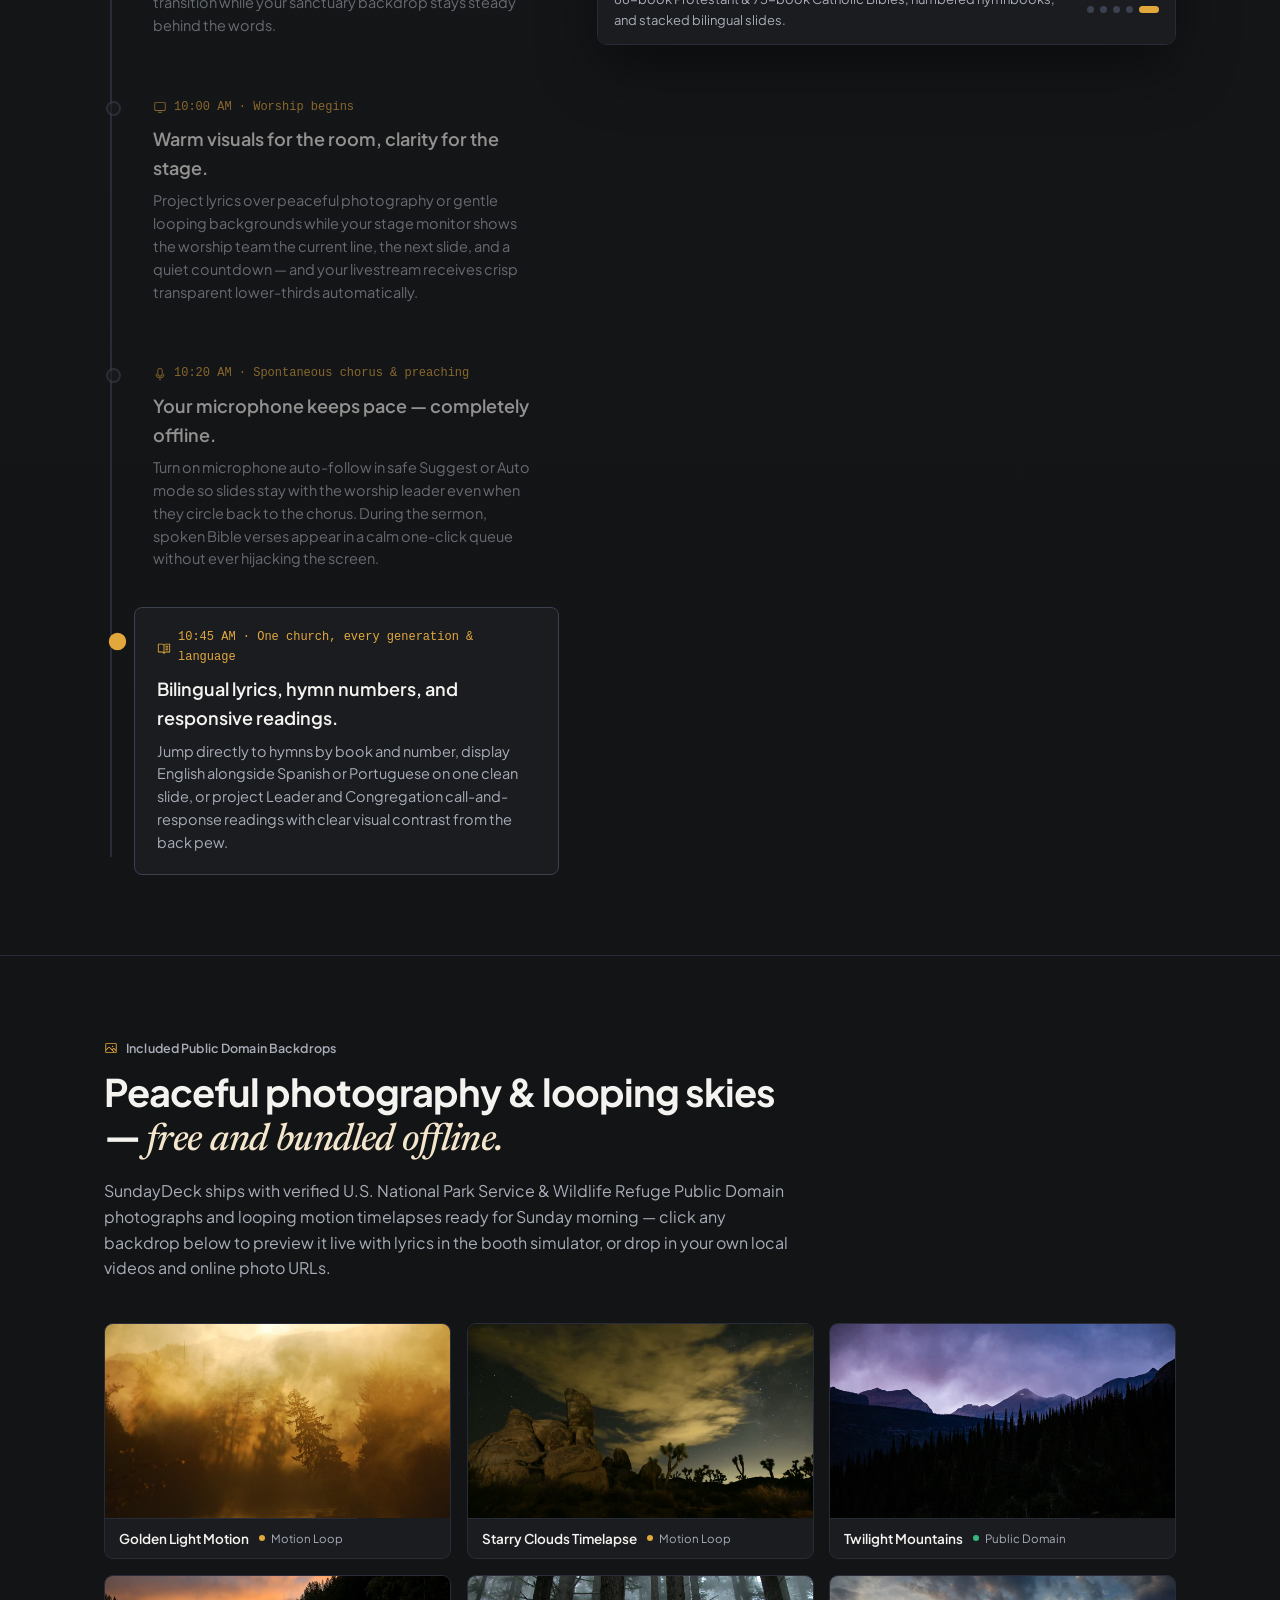
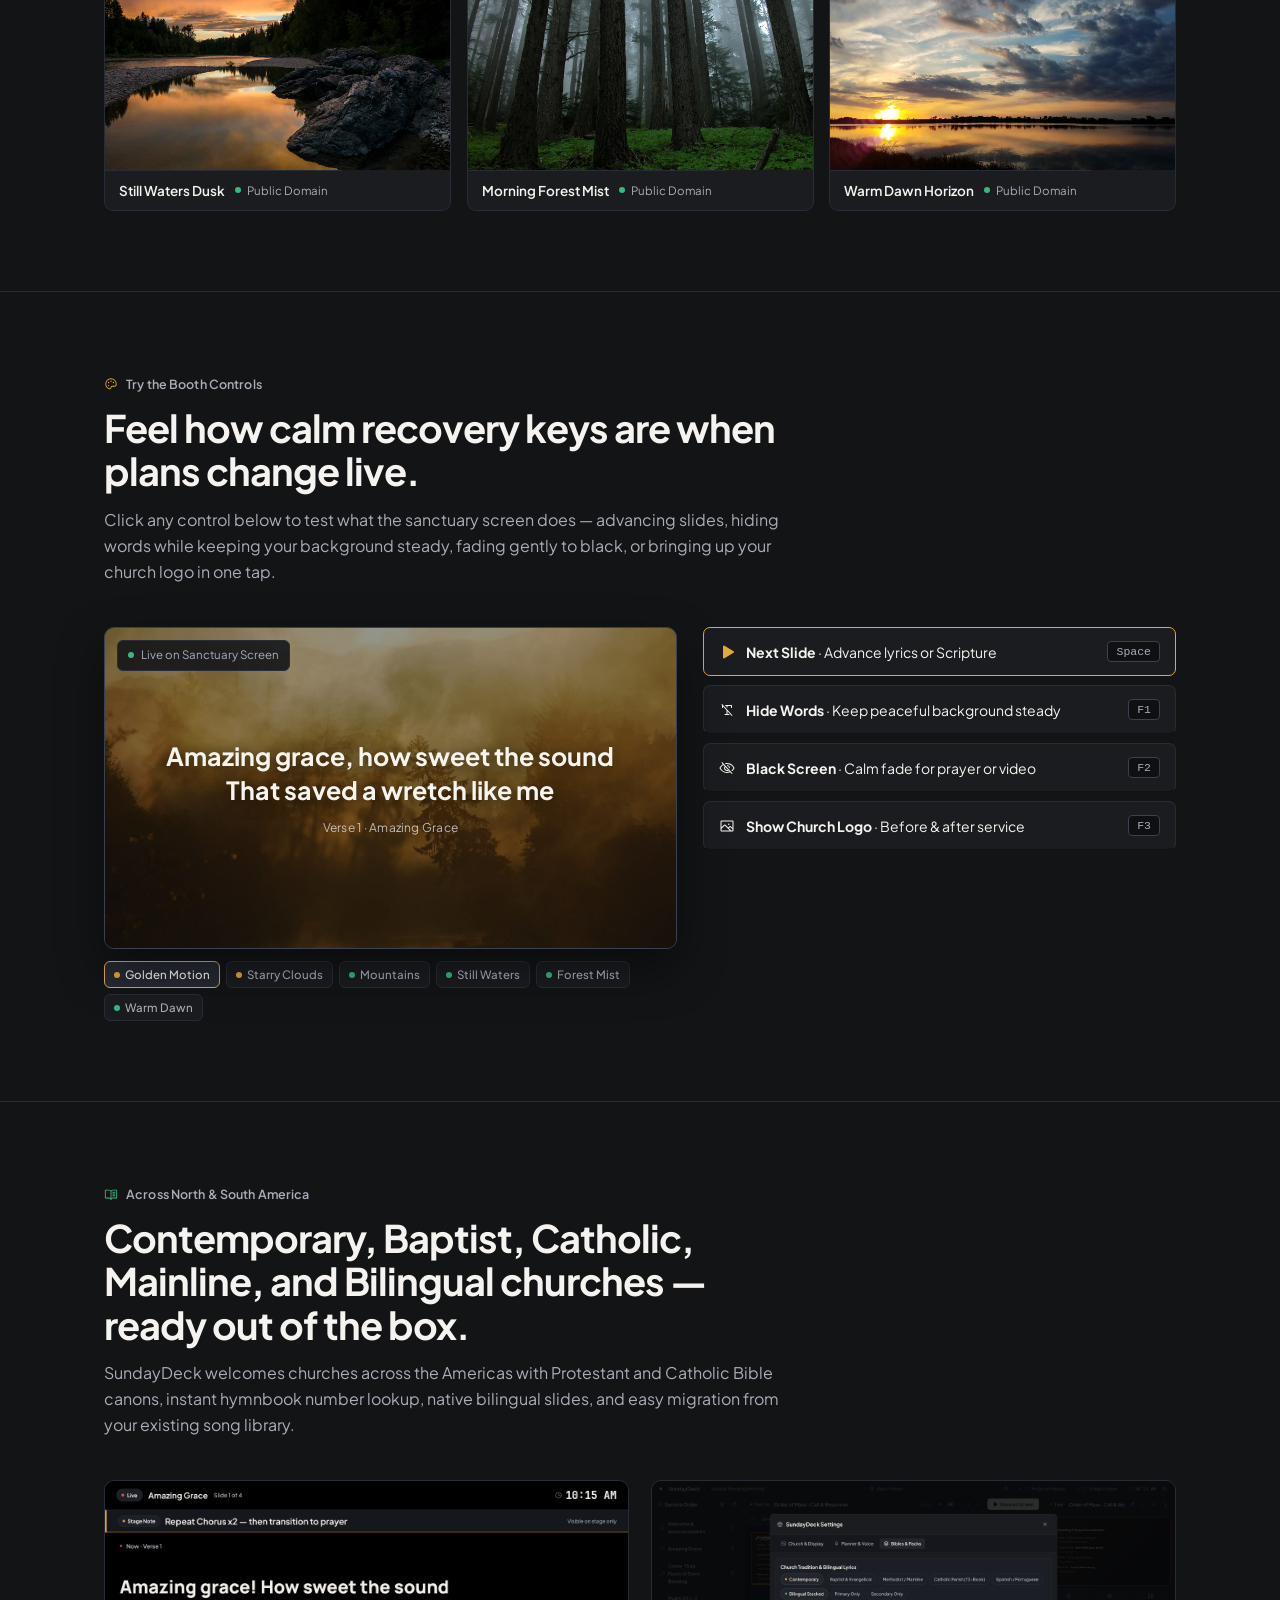
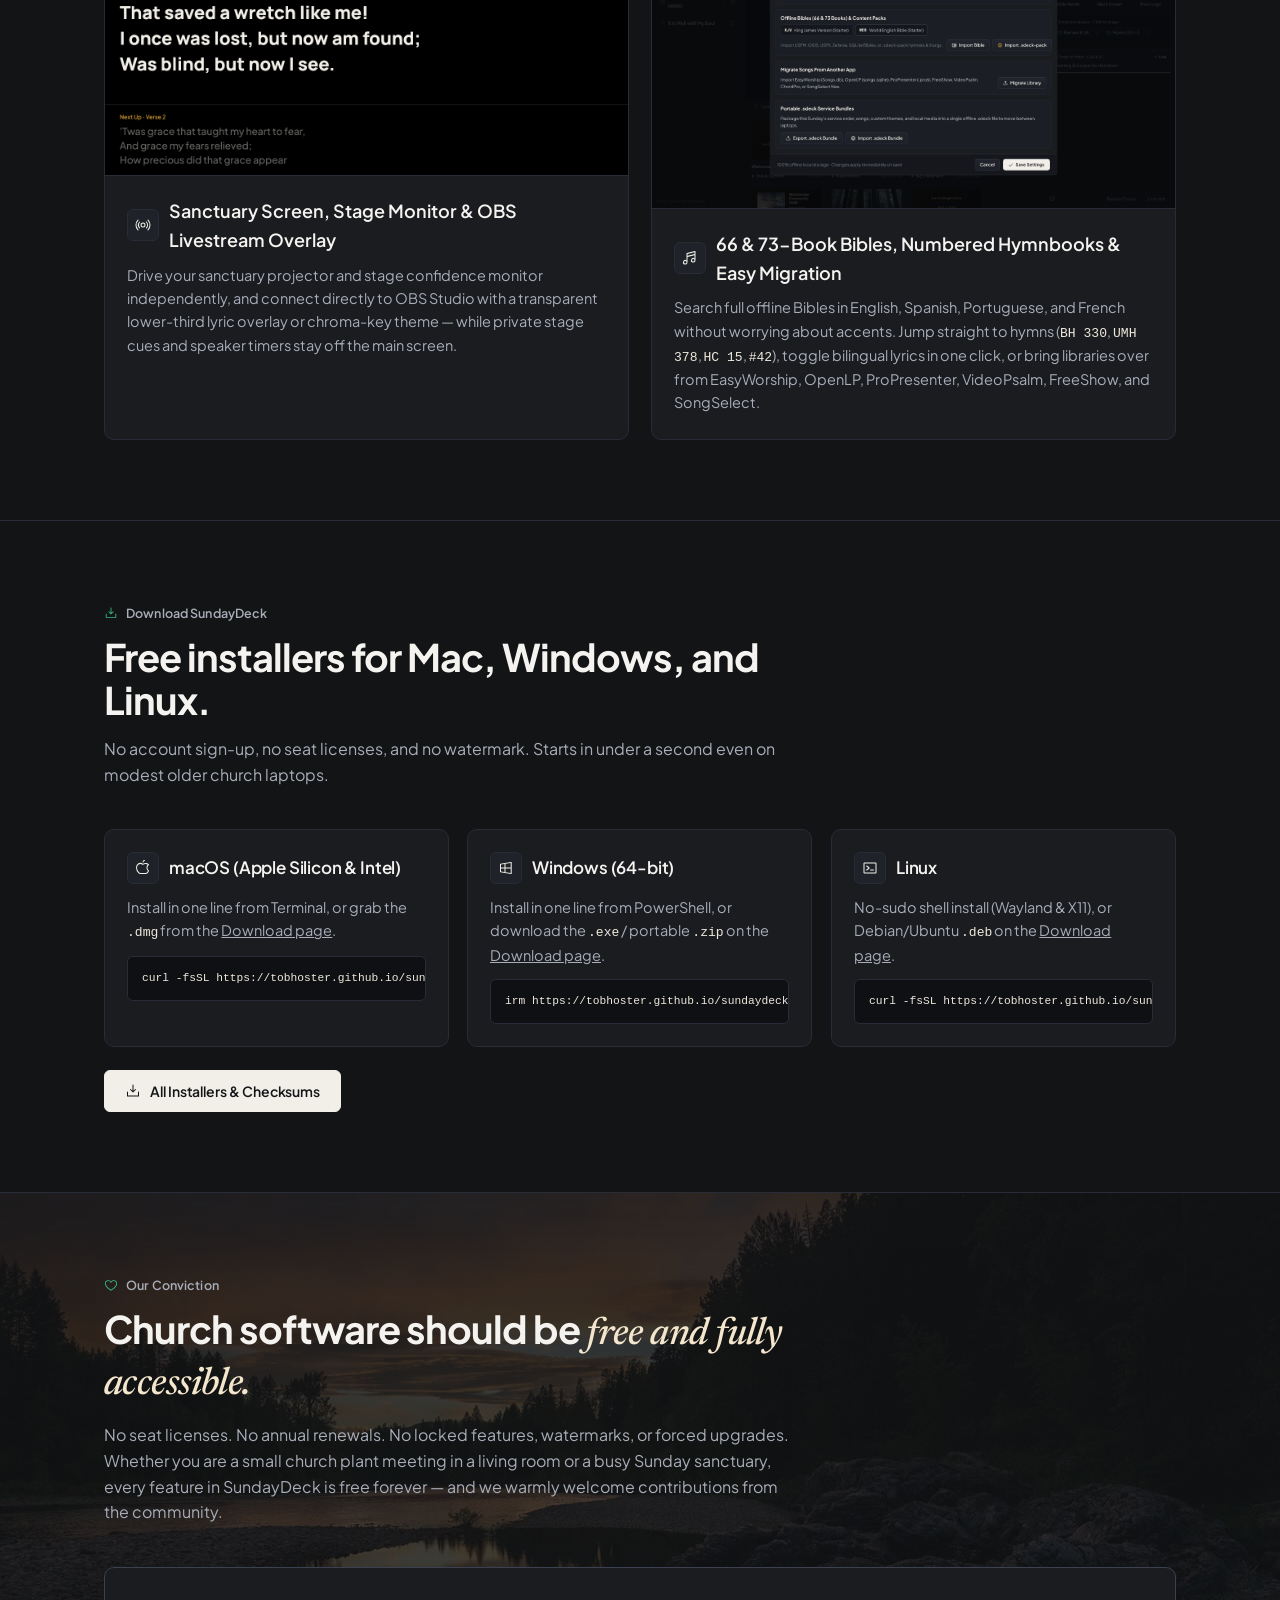
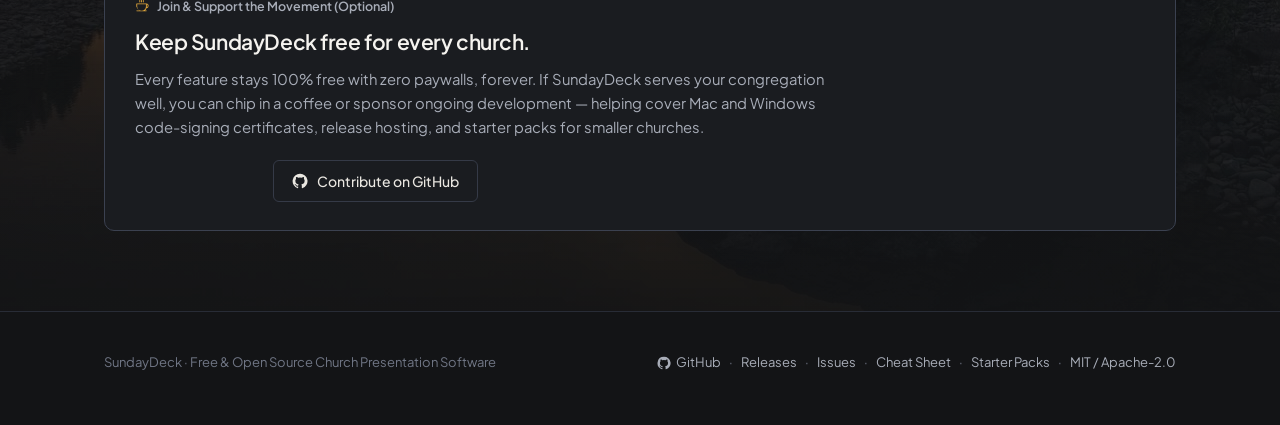
==== commit 91255442: "feat(site): add Zed-style download page and one-line install.sh / install.ps1 scripts - Add POSIX sh" ====
--- a/docs/index.html
+++ b/docs/index.html
@@ -64,7 +64,7 @@
         >
           <span class="ic" style="--ic: url('icons/github.svg');"></span>
         </a>
-        <a class="btn-nav" href="#install">
+        <a class="btn-nav" href="download.html">
           <span class="ic ic-sm" style="--ic: url('icons/download-simple.svg');"></span>
           <span data-i18n="nav.download">Download</span>
         </a>
@@ -106,7 +106,7 @@
           internet required.
         </p>
         <div class="cta-row" data-reveal data-delay="3">
-          <a class="btn-primary" href="#install">
+          <a class="btn-primary" href="download.html">
             <span class="ic" style="--ic: url('icons/download-simple.svg');"></span>
             <span data-i18n="hero.ctaDownload">Download Free</span>
           </a>
@@ -635,9 +635,8 @@
               </span>
               <h3>macOS (Apple Silicon &amp; Intel)</h3>
             </div>
-            <p>Download the macOS installer disk image from <a href="https://github.com/tobhoster/sundaydeck/releases/latest" target="_blank" rel="noopener noreferrer" style="text-decoration: underline;">GitHub Releases</a> and drag SundayDeck into Applications.</p>
-            <pre><code>SundayDeck-0.0.1-macOS-arm64.dmg
-SundayDeck-0.0.1-macOS-x86_64.dmg</code></pre>
+            <p>Install in one line from Terminal, or grab the <code>.dmg</code> from the <a href="download.html" style="text-decoration: underline;">Download page</a>.</p>
+            <pre><code>curl -fsSL https://tobhoster.github.io/sundaydeck/install.sh | sh</code></pre>
           </div>
 
           <div class="card" data-reveal data-delay="1">
@@ -647,9 +646,8 @@
               </span>
               <h3>Windows (64-bit)</h3>
             </div>
-            <p>Standard Windows installer with Start Menu shortcut and <code>.sdeck</code> bundle support, or a portable zip from <a href="https://github.com/tobhoster/sundaydeck/releases/latest" target="_blank" rel="noopener noreferrer" style="text-decoration: underline;">GitHub Releases</a>.</p>
-            <pre><code>SundayDeck-0.0.1-windows-x86_64-setup.exe
-SundayDeck-0.0.1-windows-x86_64.zip</code></pre>
+            <p>Install in one line from PowerShell, or download the <code>.exe</code> / portable <code>.zip</code> on the <a href="download.html" style="text-decoration: underline;">Download page</a>.</p>
+            <pre><code>irm https://tobhoster.github.io/sundaydeck/install.ps1 | iex</code></pre>
           </div>
 
           <div class="card" data-reveal data-delay="2">
@@ -659,10 +657,15 @@
               </span>
               <h3>Linux</h3>
             </div>
-            <p>Debian / Ubuntu package or portable archive from <a href="https://github.com/tobhoster/sundaydeck/releases/latest" target="_blank" rel="noopener noreferrer" style="text-decoration: underline;">GitHub Releases</a> for any sound booth laptop.</p>
-            <pre><code>sudo apt install ./sundaydeck_0.0.1_amd64.deb
-tar -xzf SundayDeck-0.0.1-linux-x86_64.tar.gz</code></pre>
-          </div>
+            <p>No-sudo shell install (Wayland &amp; X11), or Debian/Ubuntu <code>.deb</code> on the <a href="download.html" style="text-decoration: underline;">Download page</a>.</p>
+            <pre><code>curl -fsSL https://tobhoster.github.io/sundaydeck/install.sh | sh</code></pre>
+          </div>
+        </div>
+        <div class="cta-row" style="margin-top: 22px; margin-bottom: 0;" data-reveal data-delay="2">
+          <a class="btn-primary" href="download.html">
+            <span class="ic" style="--ic: url('icons/download-simple.svg');"></span>
+            <span>All Installers &amp; Checksums</span>
+          </a>
         </div>
       </div>
     </section>
--- a/docs/style.css
+++ b/docs/style.css
@@ -1272,6 +1272,20 @@
   .backdrop-grid {
     grid-template-columns: 1fr;
   }
+  .nav {
+    gap: 10px;
+  }
+  .nav-right {
+    gap: 6px;
+  }
+  .btn-nav {
+    width: 34px;
+    padding: 0;
+    justify-content: center;
+  }
+  .btn-nav span:not(.ic) {
+    display: none;
+  }
 }
 
 @media (prefers-reduced-motion: reduce) {
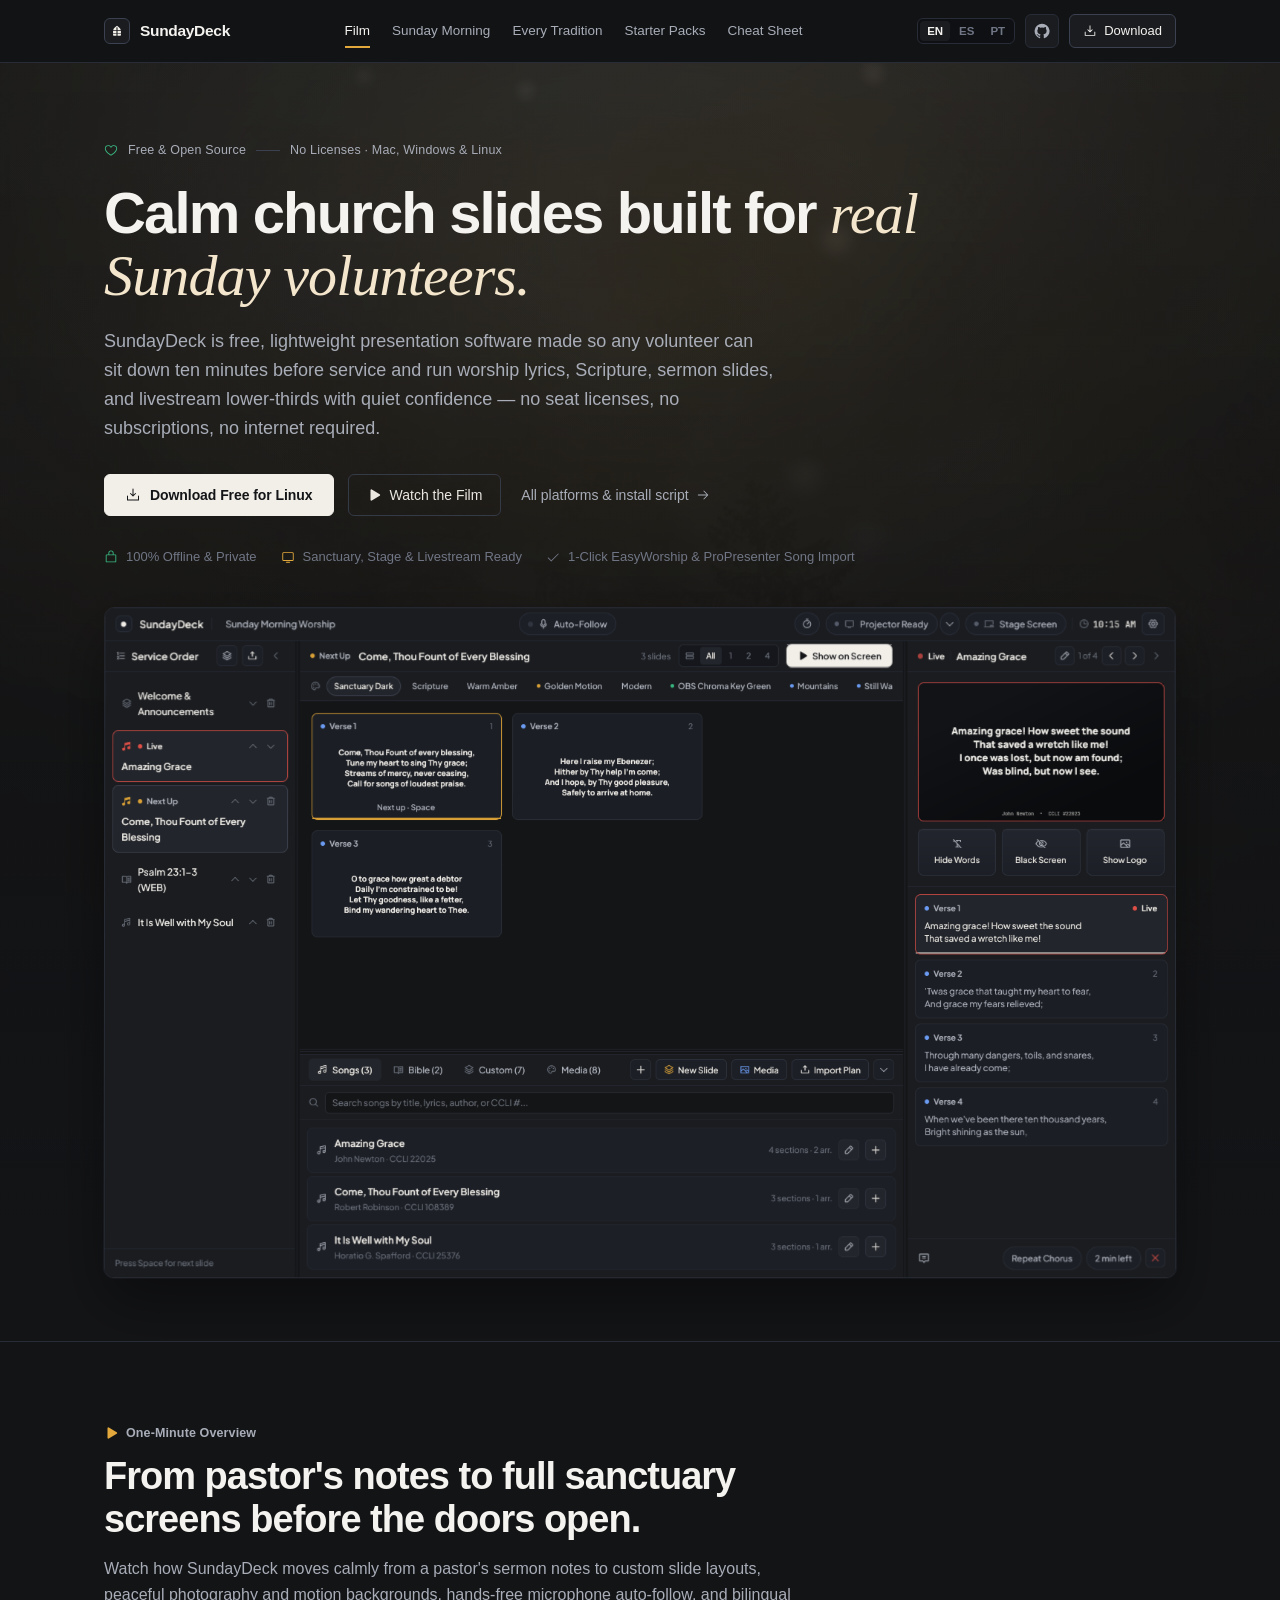
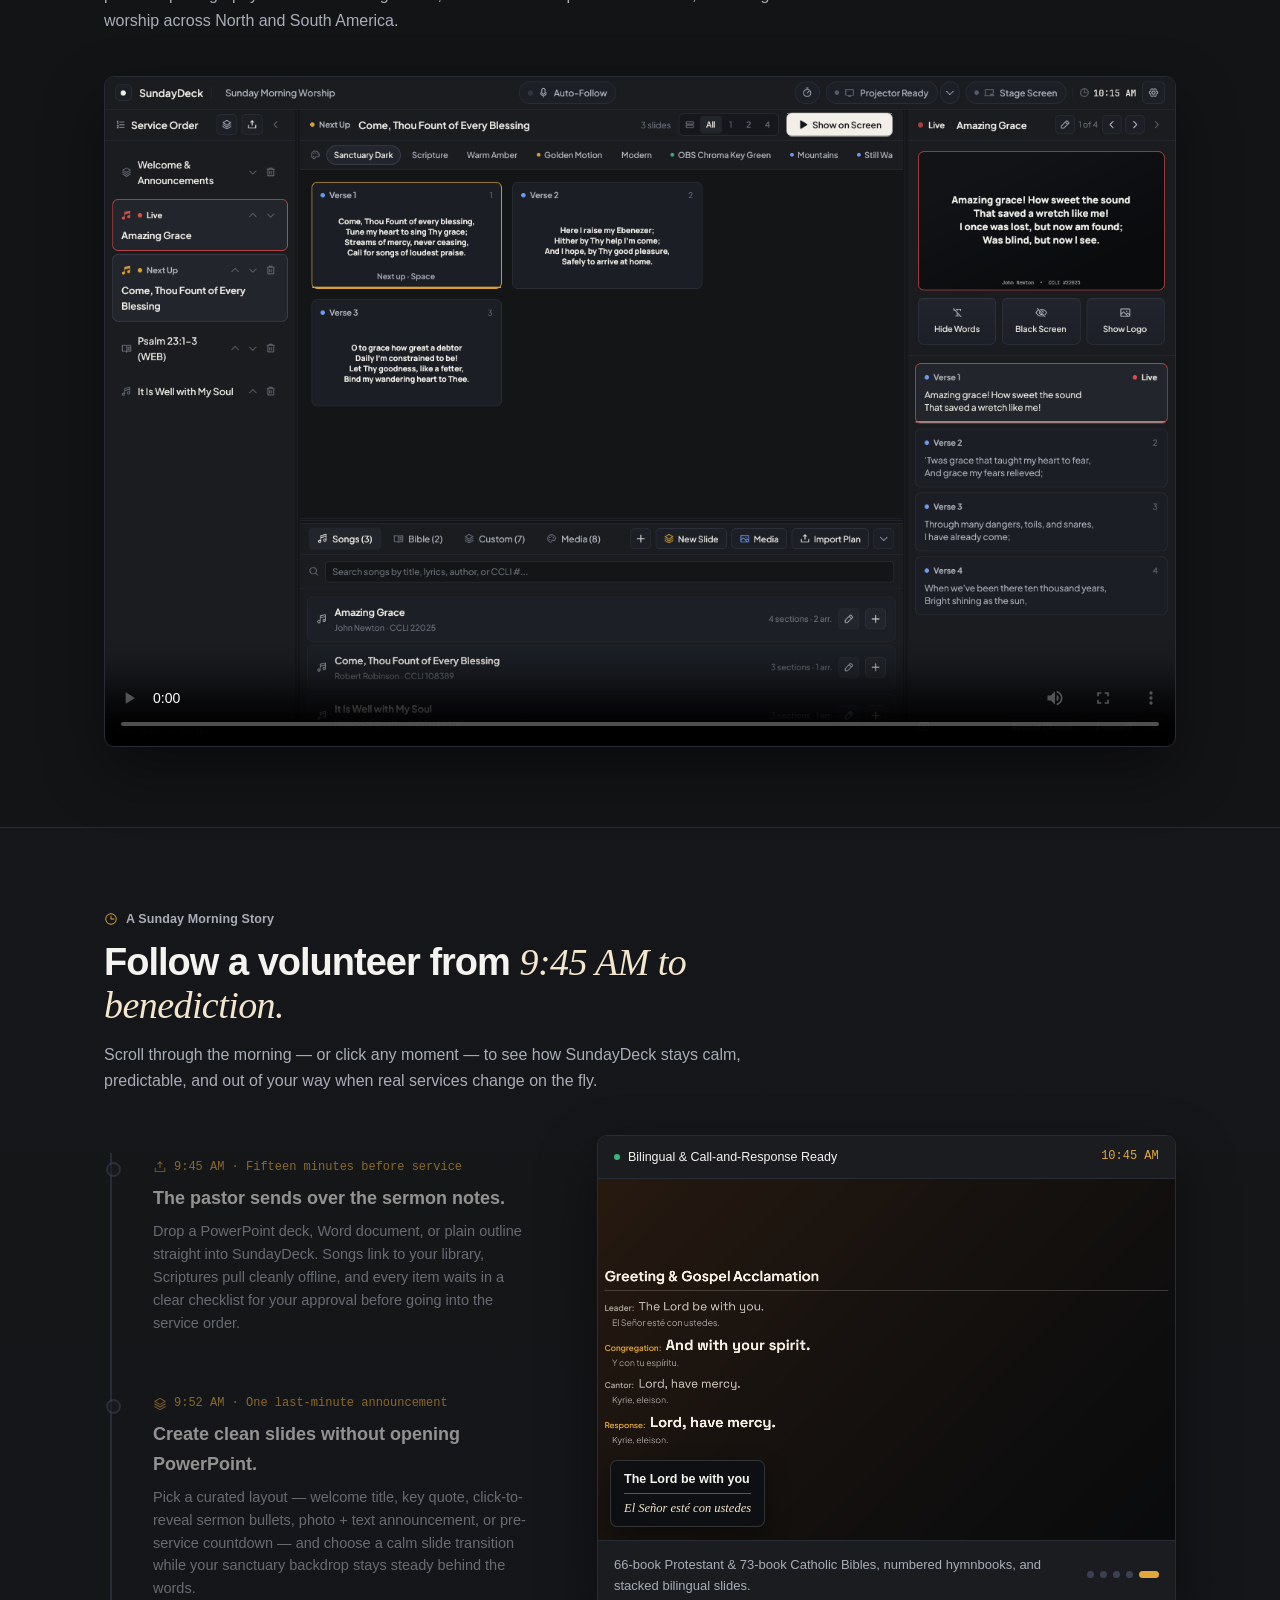
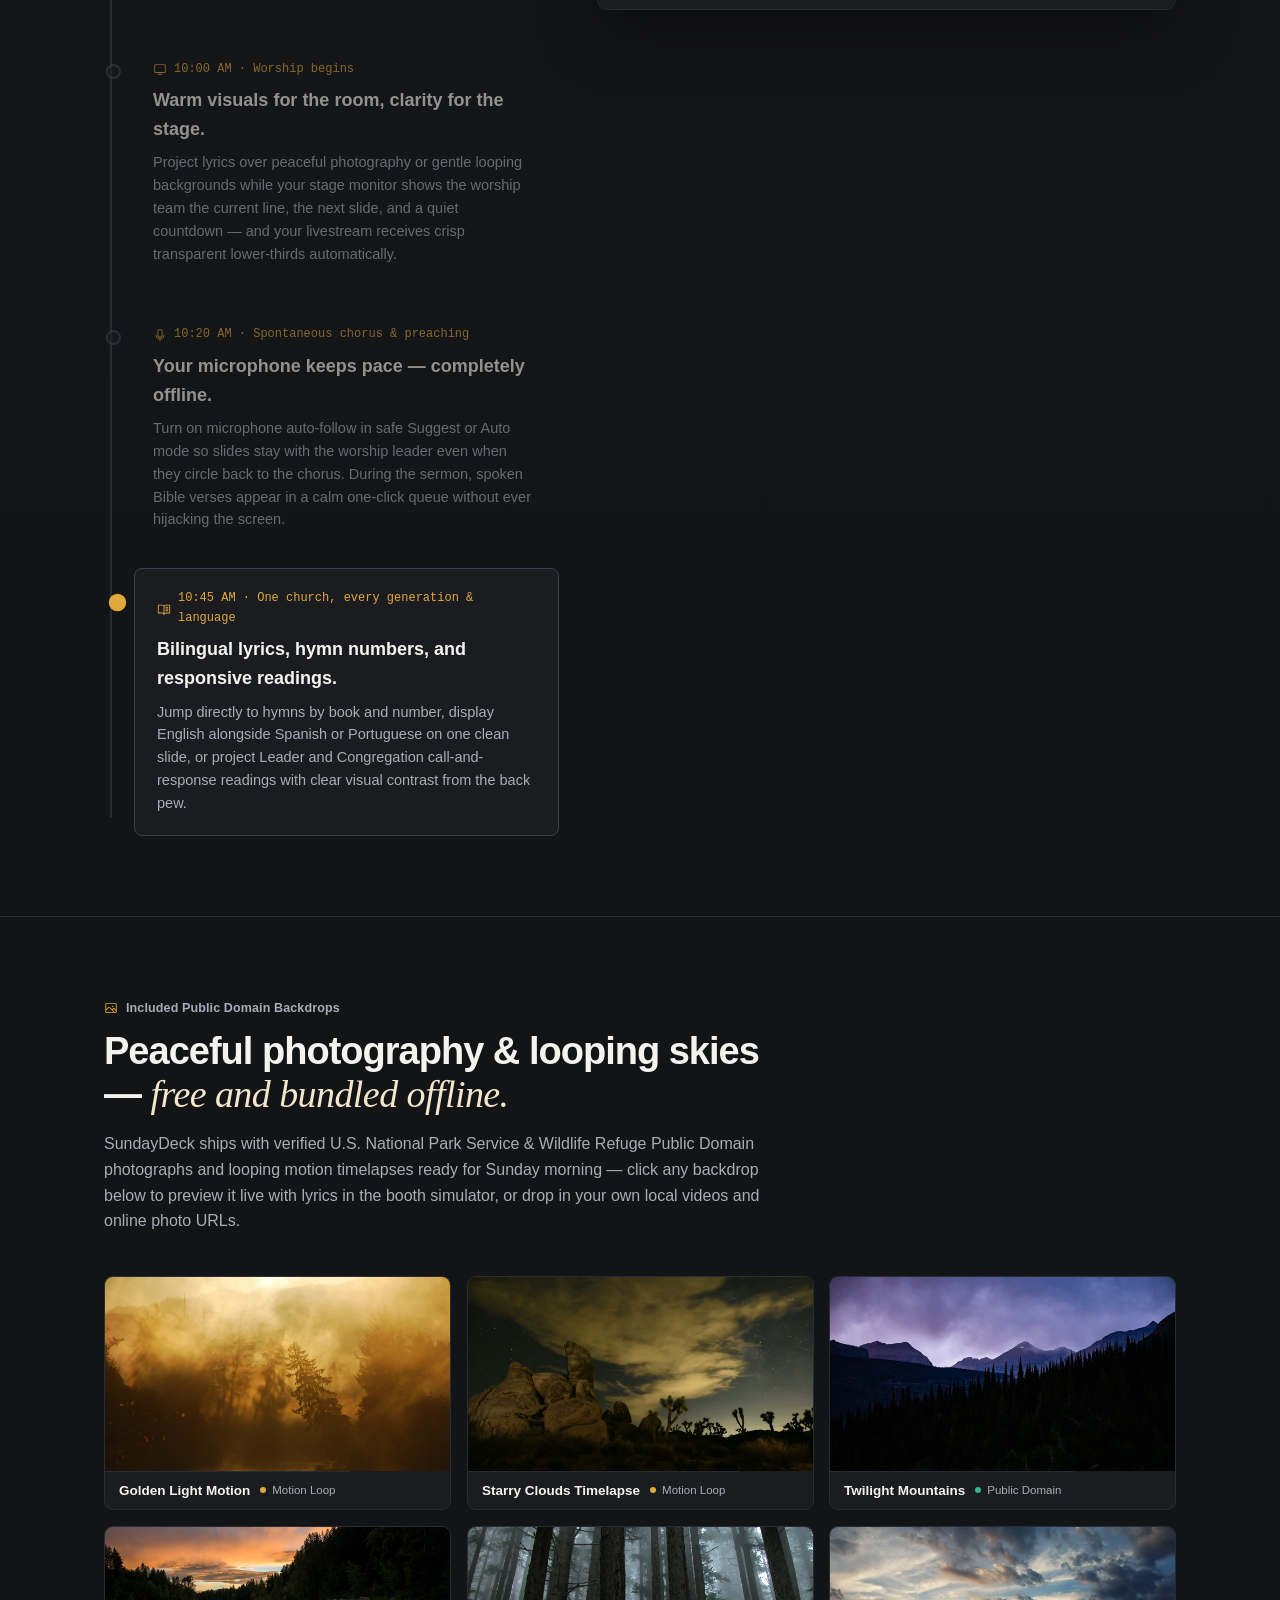
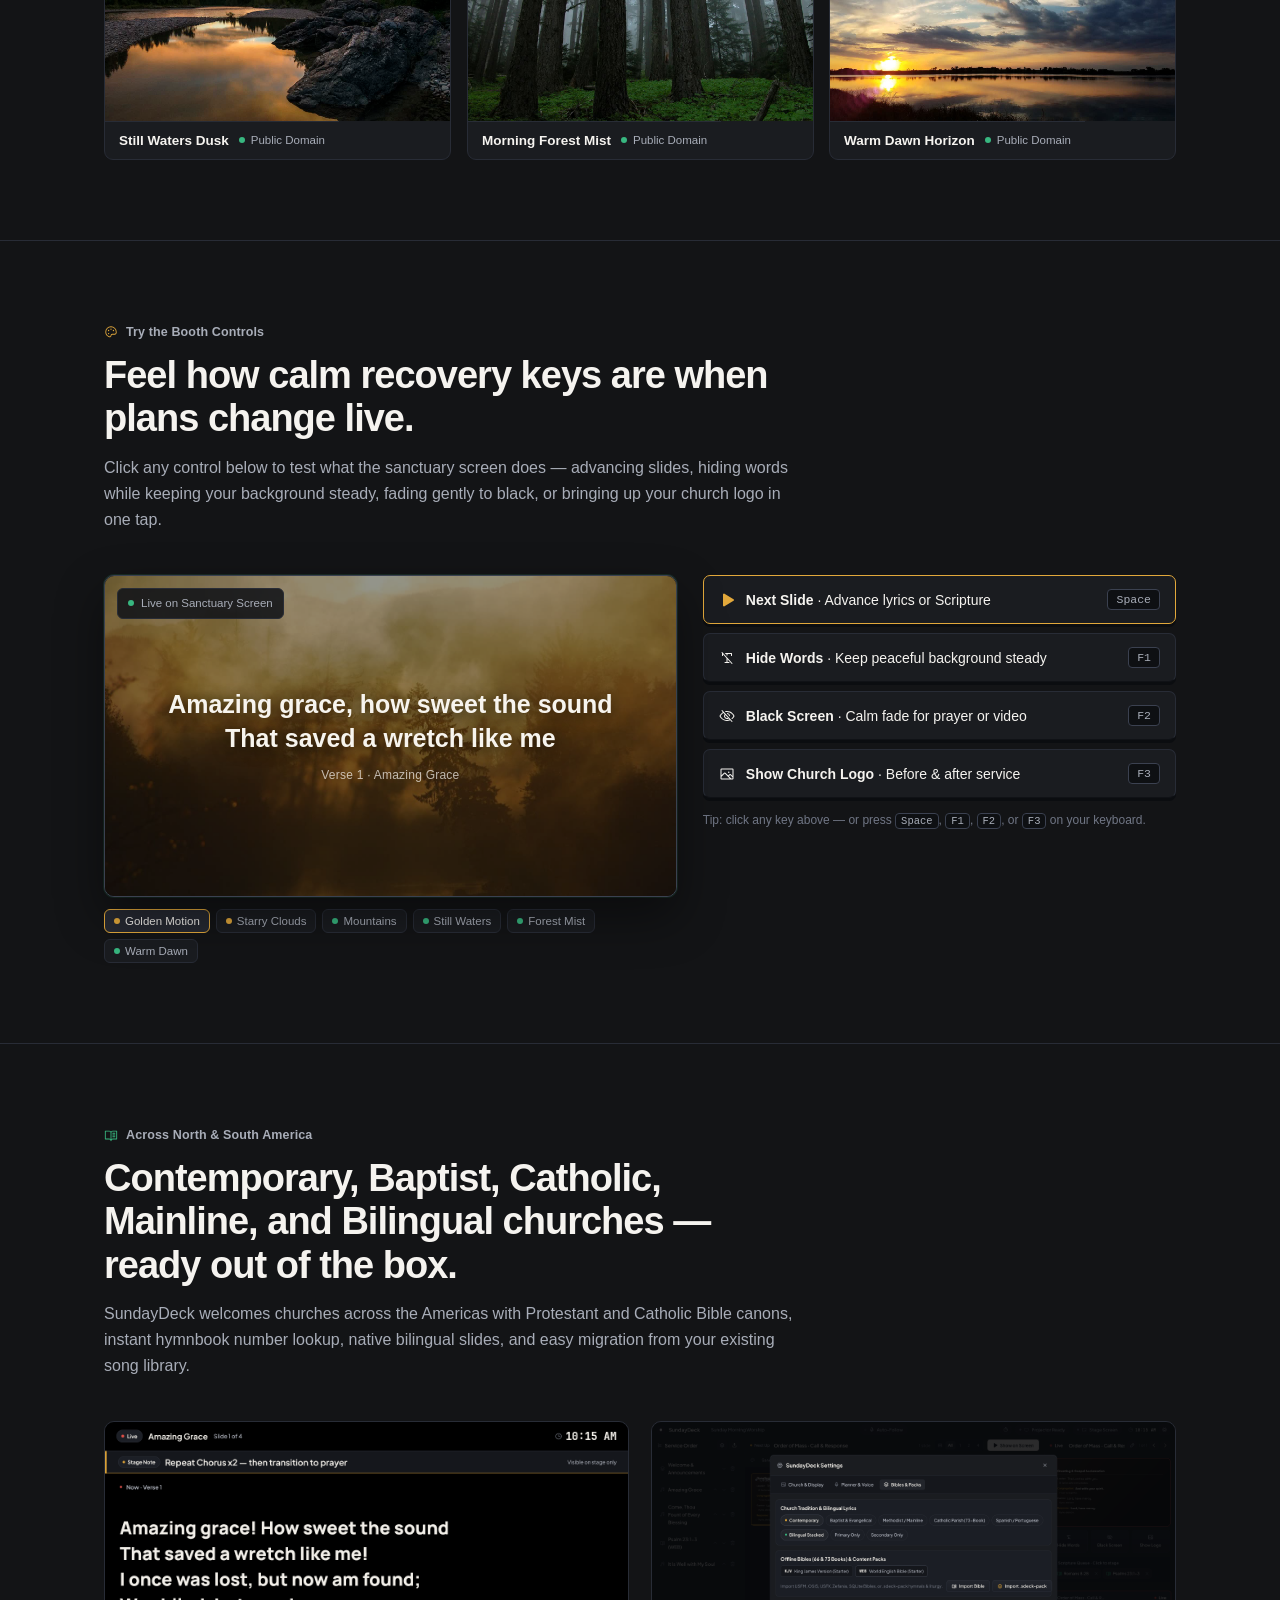
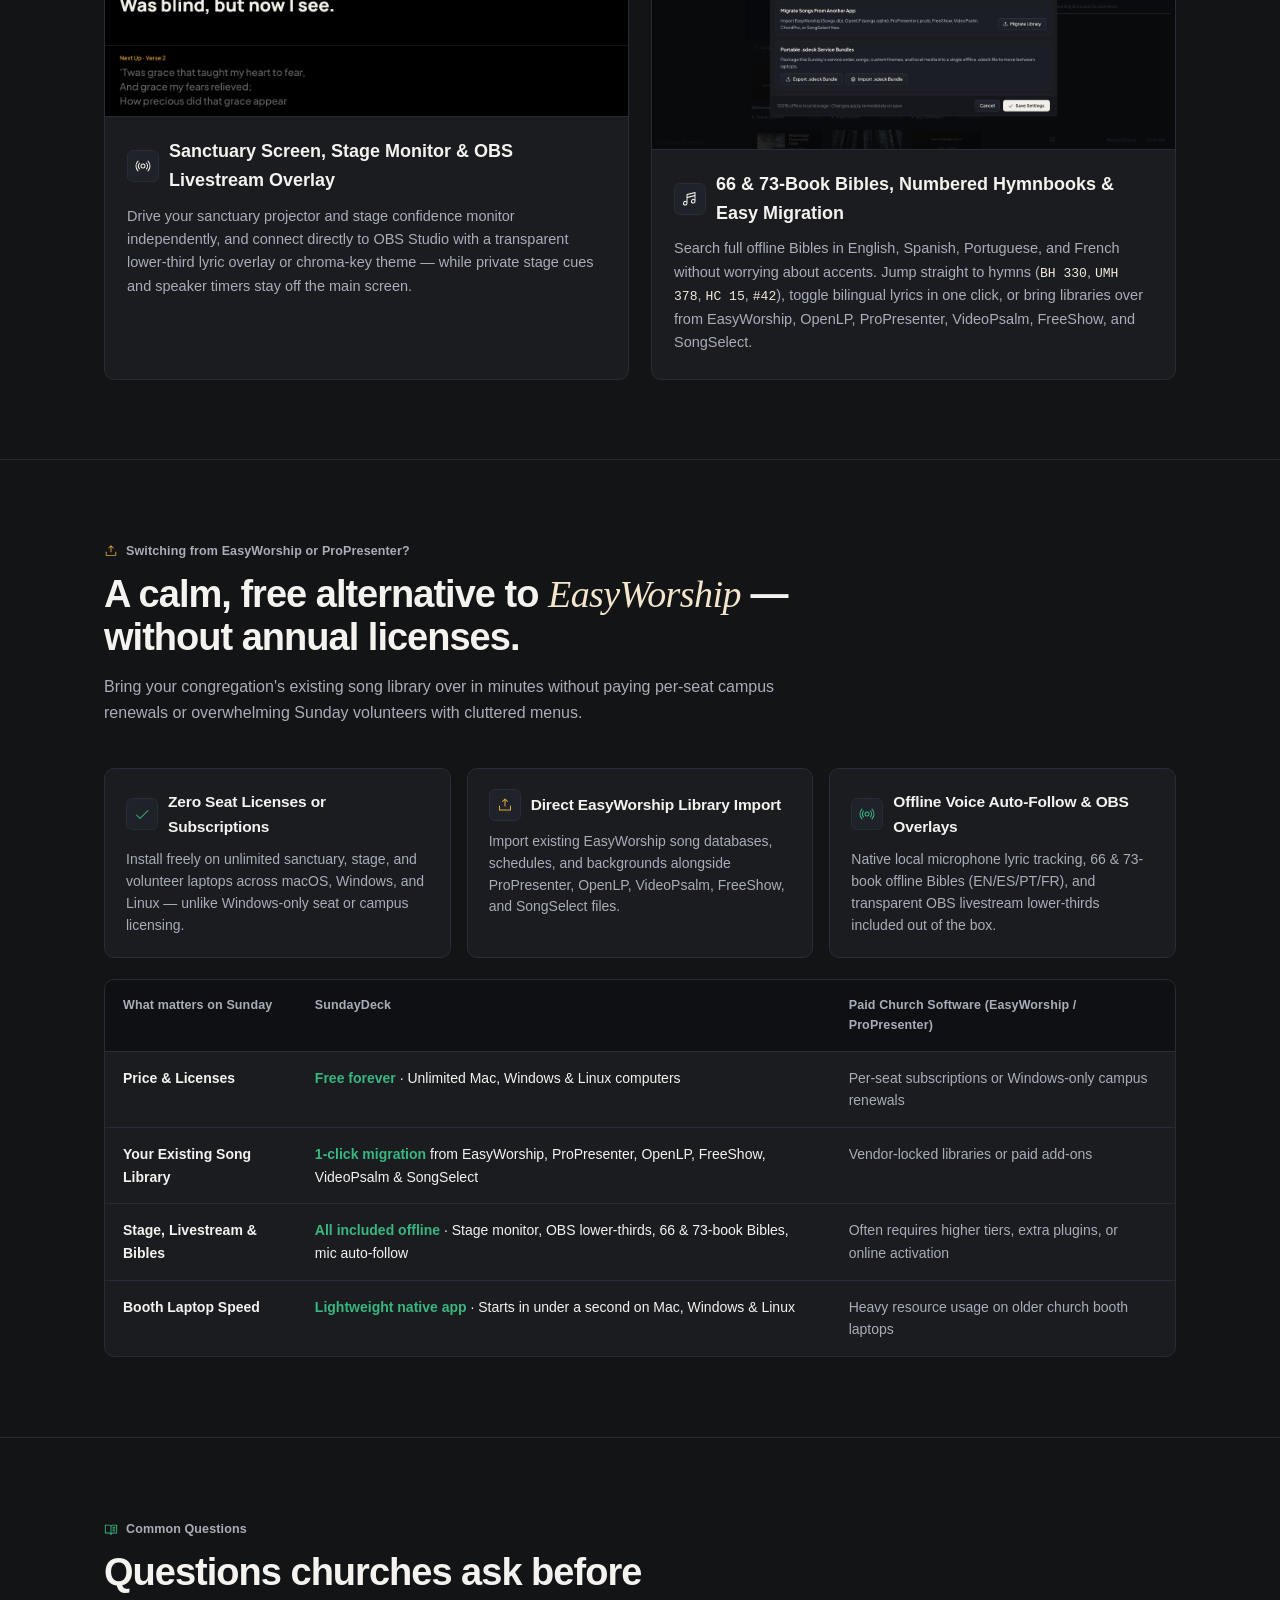
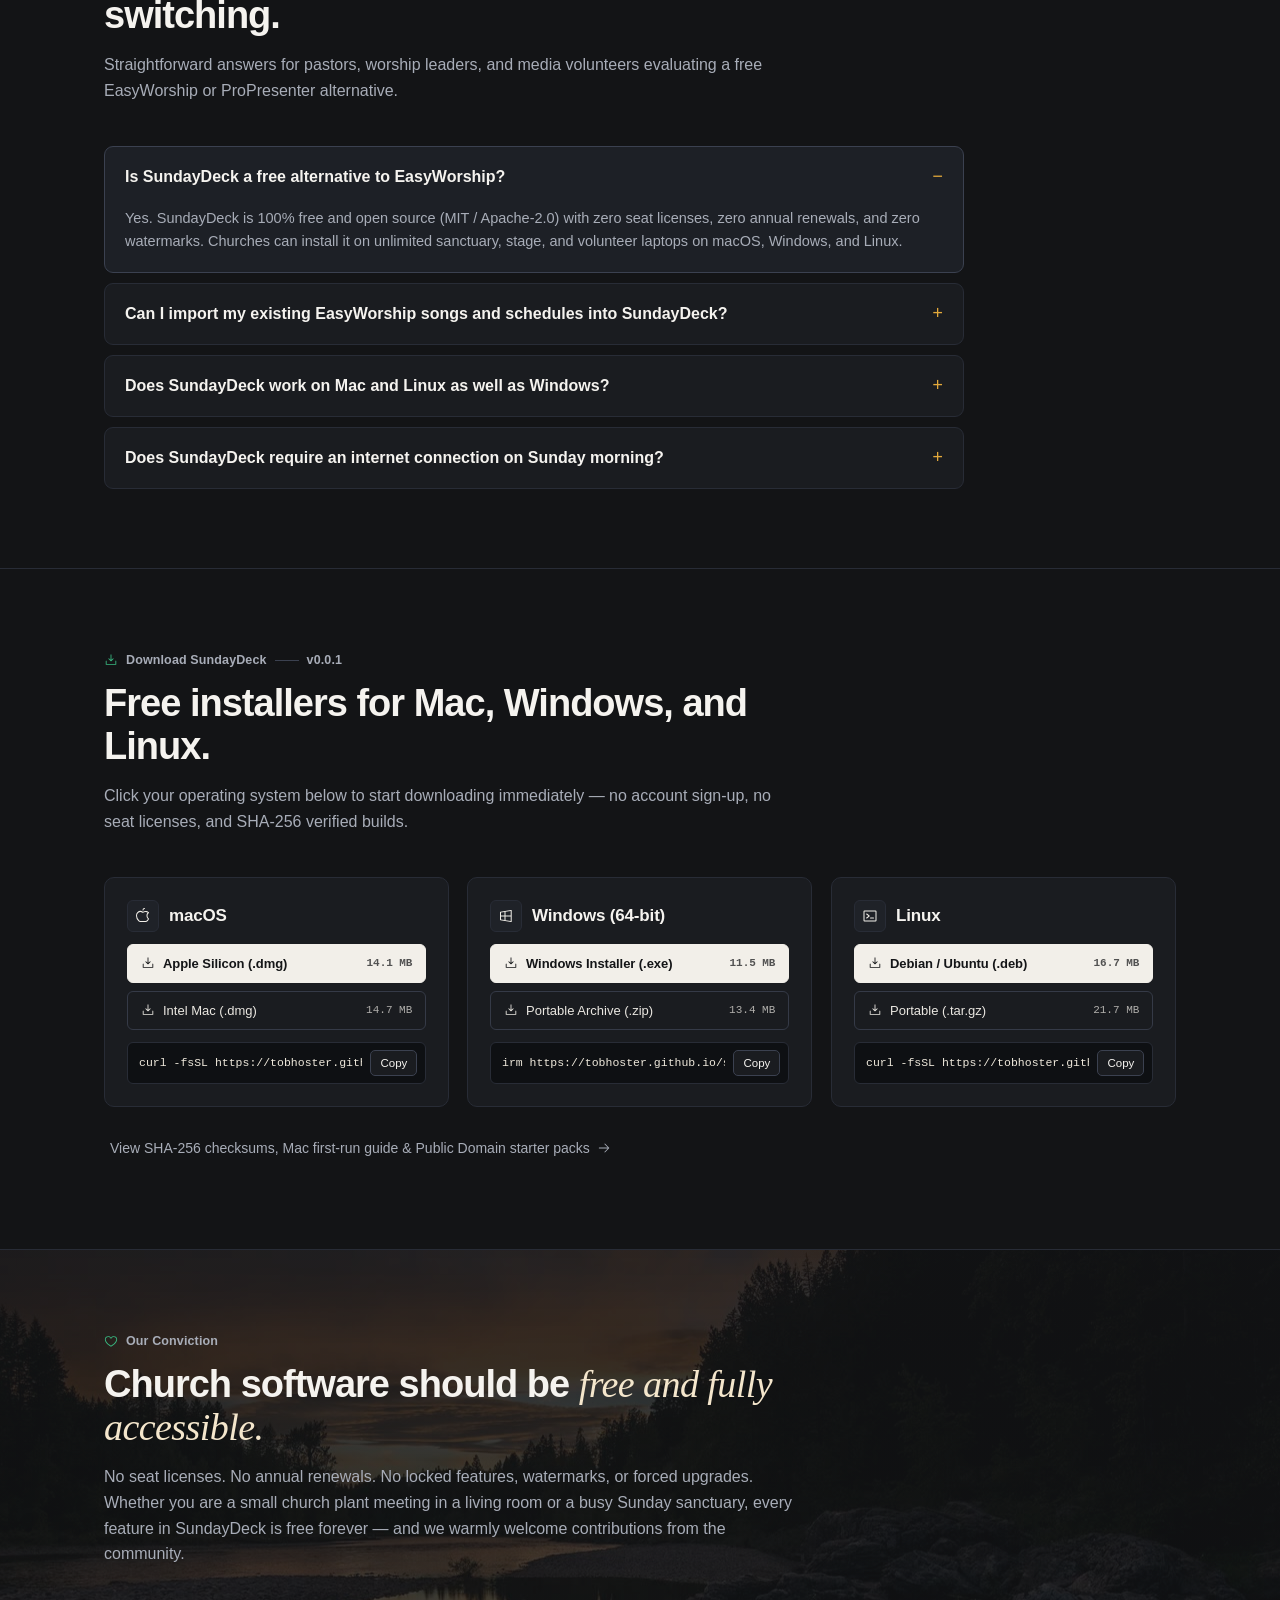
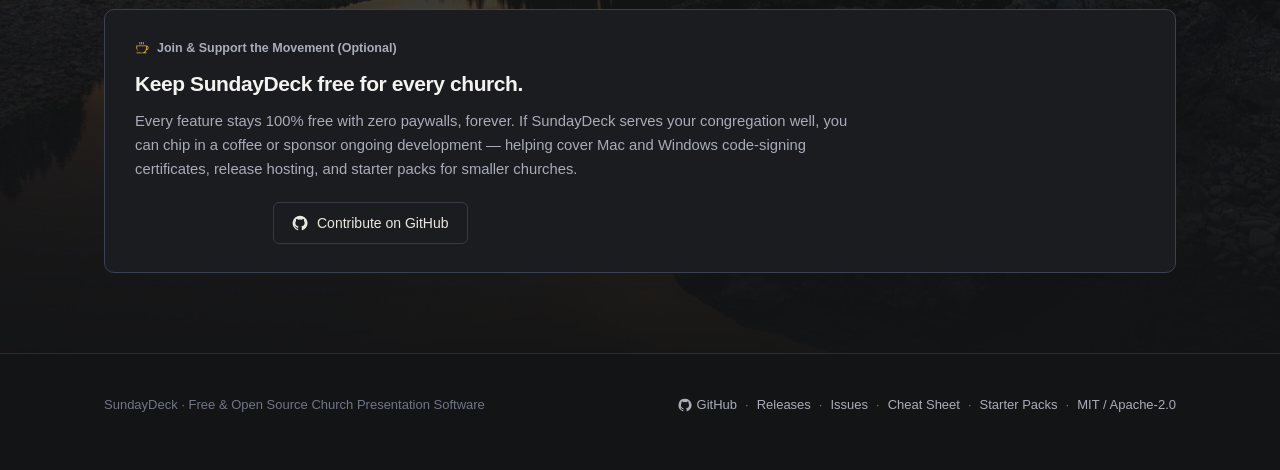
==== commit b2ac7fe2: "Add native menus, draggable panes, updater, single-screen projector fix, security, SEO, WebGL & cove" ====
--- a/docs/index.html
+++ b/docs/index.html
@@ -3,27 +3,102 @@
 <head>
   <meta charset="utf-8" />
   <meta name="viewport" content="width=device-width, initial-scale=1" />
-  <title>SundayDeck — Calm, Free Church Presentation Software</title>
+  <meta name="referrer" content="strict-origin-when-cross-origin" />
+  <meta
+    http-equiv="Content-Security-Policy"
+    content="default-src 'self'; script-src 'self' https://cdnjs.buymeacoffee.com; style-src 'self' 'unsafe-inline' https://fonts.googleapis.com; font-src 'self' https://fonts.gstatic.com; img-src 'self' data: https://cdn.buymeacoffee.com; media-src 'self'; connect-src 'self' https://api.github.com; frame-src https://github.com;"
+  />
+  <title>SundayDeck — Free Open-Source EasyWorship Alternative | Calm Church Presentation Software</title>
   <meta
     name="description"
-    content="Free, open-source, offline church presentation software built for Sunday volunteers. Songs, Protestant & Catholic Bibles, numbered hymnbooks, custom slide layouts, stage monitor, livestream overlays, and hands-free microphone auto-follow."
+    content="Looking for a free EasyWorship alternative? SundayDeck is open-source church presentation software for Mac, Windows &amp; Linux with offline Bibles, OBS overlays, and 1-click EasyWorship song import."
   />
+  <meta
+    name="keywords"
+    content="EasyWorship alternative, free EasyWorship alternative, ProPresenter alternative, free church worship software, free church presentation software, OpenLP alternative, MediaShout alternative, church slides Mac Windows Linux, offline Bible projection, OBS church lower thirds"
+  />
+  <link rel="canonical" href="https://tobhoster.github.io/sundaydeck/" />
+  <link rel="alternate" hreflang="en" href="https://tobhoster.github.io/sundaydeck/" />
+  <link rel="alternate" hreflang="es" href="https://tobhoster.github.io/sundaydeck/?lang=es" />
+  <link rel="alternate" hreflang="pt" href="https://tobhoster.github.io/sundaydeck/?lang=pt" />
+  <link rel="alternate" hreflang="x-default" href="https://tobhoster.github.io/sundaydeck/" />
   <meta property="og:type" content="website" />
   <meta property="og:url" content="https://tobhoster.github.io/sundaydeck/" />
-  <meta property="og:title" content="SundayDeck — Calm, Free Church Presentation Software" />
+  <meta property="og:title" content="SundayDeck — Free Open-Source EasyWorship Alternative | Calm Church Presentation Software" />
   <meta
     property="og:description"
-    content="Free forever, 100% offline church presentation software built for real Sunday volunteers. Zero licenses, zero subscriptions — Mac, Windows &amp; Linux."
+    content="Looking for a free EasyWorship alternative? Open-source church presentation software for Mac, Windows &amp; Linux with offline Bibles, OBS overlays, and 1-click EasyWorship song import."
   />
   <meta property="og:image" content="https://tobhoster.github.io/sundaydeck/media/og-card.png" />
   <meta name="twitter:card" content="summary_large_image" />
-  <meta name="twitter:title" content="SundayDeck — Calm, Free Church Presentation Software" />
+  <meta name="twitter:title" content="SundayDeck — Free Open-Source EasyWorship Alternative | Calm Church Presentation Software" />
   <meta
     name="twitter:description"
-    content="Free forever, 100% offline church presentation software built for real Sunday volunteers. Zero licenses, zero subscriptions."
+    content="Free, 100% offline EasyWorship &amp; ProPresenter alternative for Mac, Windows &amp; Linux. Zero seat licenses, offline Bibles, OBS lower-thirds, and 1-click song import."
   />
   <meta name="twitter:image" content="https://tobhoster.github.io/sundaydeck/media/og-card.png" />
   <link rel="icon" href="favicon.svg" type="image/svg+xml" />
+  <script type="application/ld+json">
+  {
+    "@context": "https://schema.org",
+    "@graph": [
+      {
+        "@type": "SoftwareApplication",
+        "name": "SundayDeck",
+        "applicationCategory": "MultimediaApplication",
+        "operatingSystem": "macOS, Windows, Linux",
+        "url": "https://tobhoster.github.io/sundaydeck/",
+        "downloadUrl": "https://tobhoster.github.io/sundaydeck/download.html",
+        "softwareVersion": "0.0.1",
+        "license": "https://github.com/tobhoster/sundaydeck/blob/main/LICENSE-MIT",
+        "keywords": "EasyWorship alternative, ProPresenter alternative, free church worship software, OpenLP alternative, MediaShout alternative, offline Bible projection, OBS lower thirds",
+        "description": "Free, open-source EasyWorship alternative and ProPresenter alternative built as calm, 100% offline free church worship software for macOS, Windows, and Linux with direct EasyWorship song import, 66 & 73-book offline Bibles, stage confidence monitors, and OBS overlays.",
+        "offers": {
+          "@type": "Offer",
+          "price": "0",
+          "priceCurrency": "USD"
+        }
+      },
+      {
+        "@type": "FAQPage",
+        "mainEntity": [
+          {
+            "@type": "Question",
+            "name": "Is SundayDeck a free alternative to EasyWorship?",
+            "acceptedAnswer": {
+              "@type": "Answer",
+              "text": "Yes. SundayDeck is 100% free and open source (MIT / Apache-2.0) with zero seat licenses, zero annual renewals, and zero watermarks. Churches can install it on unlimited sanctuary, stage, and volunteer laptops on macOS, Windows, and Linux."
+            }
+          },
+          {
+            "@type": "Question",
+            "name": "Can I import my existing EasyWorship songs and schedules into SundayDeck?",
+            "acceptedAnswer": {
+              "@type": "Answer",
+              "text": "Yes. SundayDeck imports EasyWorship song databases (Songs.db), schedules, and backgrounds alongside ProPresenter (.pro6), OpenLP (songs.sqlite), VideoPsalm (.vpc), FreeShow (.show), OpenLyrics (.xml), ChordPro, and SongSelect files."
+            }
+          },
+          {
+            "@type": "Question",
+            "name": "Does SundayDeck work on Mac and Linux as well as Windows?",
+            "acceptedAnswer": {
+              "@type": "Answer",
+              "text": "Yes. Unlike Windows-only church presentation suites, SundayDeck runs natively on macOS (Apple Silicon and Intel), Windows 64-bit, and Linux (Debian/Ubuntu and portable archives) with lightweight startup even on modest older church laptops."
+            }
+          },
+          {
+            "@type": "Question",
+            "name": "Does SundayDeck require an internet connection on Sunday morning?",
+            "acceptedAnswer": {
+              "@type": "Answer",
+              "text": "No. Songs, 66-book Protestant and 73-book Catholic Bibles, Public Domain sanctuary photography and motion loops, local OBS livestream lower-thirds, and offline microphone lyric auto-follow all run completely locally with zero internet required."
+            }
+          }
+        ]
+      }
+    ]
+  }
+  </script>
   <link rel="preconnect" href="https://fonts.googleapis.com" />
   <link rel="preconnect" href="https://fonts.gstatic.com" crossorigin />
   <link
@@ -87,6 +162,7 @@
         >
           <source src="media/bg/golden-light-loop.mp4" type="video/mp4" />
         </video>
+        <canvas class="hero-gl-canvas" id="hero-gl-canvas"></canvas>
         <div class="hero-ambient-scrim"></div>
       </div>
       <div class="wrap hero-content">
@@ -106,16 +182,21 @@
           internet required.
         </p>
         <div class="cta-row" data-reveal data-delay="3">
-          <a class="btn-primary" href="download.html">
+          <a
+            class="btn-primary"
+            data-dl-key="recommended"
+            href="https://github.com/tobhoster/sundaydeck/releases/download/v0.0.1/SundayDeck-0.0.1-macOS-arm64.dmg"
+            download
+          >
             <span class="ic" style="--ic: url('icons/download-simple.svg');"></span>
-            <span data-i18n="hero.ctaDownload">Download Free</span>
+            <span id="hero-dl-label" data-i18n="hero.ctaDownload">Download Free</span>
           </a>
           <a class="btn-secondary" href="#walkthrough">
             <span class="ic ic-sm" style="--ic: url('icons/play-fill.svg');"></span>
             <span data-i18n="hero.ctaFilm">Watch the Film</span>
           </a>
-          <a class="link-editorial" href="#story">
-            <span data-i18n="hero.ctaStory">Walk through Sunday morning</span>
+          <a class="link-editorial" href="download.html">
+            <span data-i18n="hero.ctaAllPlatforms">All platforms &amp; install script</span>
             <span class="ic ic-sm" style="--ic: url('icons/arrow-right.svg');"></span>
           </a>
         </div>
@@ -130,13 +211,13 @@
           </span>
           <span class="meta-item">
             <span class="ic ic-sm" style="--ic: url('icons/check.svg');"></span>
-            <span data-i18n="hero.meta3">Zero Licenses · Zero Subscriptions</span>
+            <span data-i18n="hero.meta3">1-Click EasyWorship &amp; ProPresenter Song Import</span>
           </span>
         </div>
         <div class="frame hero-frame" data-reveal data-delay="2">
           <img
             src="media/hero-workspace.png"
-            alt="SundayDeck operator workspace showing Service Order, 16:9 Slide Grid, and Live Sanctuary Preview"
+            alt="SundayDeck dual-screen church presentation workspace showing Service Order, 16:9 Slide Grid, and Live Sanctuary Preview — free EasyWorship alternative"
           />
         </div>
       </div>
@@ -281,21 +362,52 @@
                 <span class="stage-clock" id="story-stage-time">9:45 AM</span>
               </div>
 
-              <div class="story-viewport">
+              <div class="story-viewport" id="story-viewport" data-step="0">
                 <div class="story-slide is-active">
-                  <img src="media/plan-importer.png" alt="SundayDeck Plan Importer reviewing a pastor's sermon notes" />
+                  <img src="media/plan-importer.png" alt="SundayDeck Plan Importer organizing a pastor's sermon notes and migrating songs into a structured service order" />
                 </div>
                 <div class="story-slide">
-                  <img src="media/custom-slide-builder.png" alt="SundayDeck Custom Slide Builder with progressive bullets and preview" />
+                  <img src="media/custom-slide-builder.png" alt="SundayDeck Custom Slide Builder formatting welcome slides, progressive sermon bullets, and sanctuary announcements" />
                 </div>
                 <div class="story-slide">
-                  <img src="media/sanctuary-mountains.png" alt="SundayDeck sanctuary output over Public Domain mountain photography" />
+                  <img src="media/sanctuary-mountains.png" alt="Dual-screen sanctuary worship lyric projection over Public Domain mountain photography in SundayDeck" />
                 </div>
                 <div class="story-slide">
-                  <img src="media/voice-autofollow.png" alt="SundayDeck offline microphone Auto-Follow listening and highlighting next slide" />
+                  <img src="media/voice-autofollow.png" alt="SundayDeck offline microphone Auto-Follow listening locally and highlighting the next worship lyric card" />
                 </div>
                 <div class="story-slide">
-                  <img src="media/liturgy-call-response.png" alt="Bilingual Catholic Order of Mass Call and Response slide on sanctuary output" />
+                  <img src="media/liturgy-call-response.png" alt="Bilingual English and Spanish sanctuary projection slide with Catholic Order of Mass call-and-response contrast" />
+                </div>
+
+                <div class="story-spatial-layer" aria-hidden="true">
+                  <div class="spatial-hud sp-0">
+                    <span class="sp-chip"><span class="dot dot-emerald"></span> 4 Songs Matched</span>
+                    <span class="sp-chip"><span class="dot dot-amber"></span> Psalm 23 · Offline</span>
+                    <span class="sp-chip"><span class="dot dot-emerald"></span> Sermon Points Ready</span>
+                  </div>
+                  <div class="spatial-hud sp-1">
+                    <span class="sp-chip"><span class="dot dot-amber"></span> Backdrop Locked</span>
+                    <span class="sp-chip"><span class="dot dot-emerald"></span> Progressive Bullets · 1/3</span>
+                  </div>
+                  <div class="spatial-hud sp-2">
+                    <span class="sp-out is-lit"><span class="dot dot-emerald"></span> Sanctuary Projector</span>
+                    <span class="sp-out is-lit"><span class="dot dot-amber"></span> Back-Wall Stage Monitor</span>
+                    <span class="sp-out is-lit"><span class="dot dot-emerald"></span> OBS Lower-Third</span>
+                  </div>
+                  <div class="spatial-hud sp-3">
+                    <div class="sp-mic-row">
+                      <span class="sp-mic-tag"><span class="dot dot-emerald"></span> Local Mic</span>
+                      <canvas id="story-mic-canvas" class="sp-mic-canvas"></canvas>
+                      <span class="sp-mic-cue">Next: Chorus · Ready</span>
+                    </div>
+                  </div>
+                  <div class="spatial-hud sp-4">
+                    <div class="sp-bilingual">
+                      <span class="sp-bi-en">The Lord be with you</span>
+                      <span class="sp-bi-rule"></span>
+                      <span class="sp-bi-es">El Señor esté con ustedes</span>
+                    </div>
+                  </div>
                 </div>
               </div>
 
@@ -468,6 +580,7 @@
           <div class="sim-stage-col">
             <div class="sanctuary-screen" id="sim-screen" data-mode="live" data-bg-kind="video">
               <div class="sanctuary-bg" id="sim-bg-photo"></div>
+              <canvas class="sanctuary-bg-gl" id="sim-gl-canvas" aria-hidden="true"></canvas>
               <video
                 class="sanctuary-bg-video"
                 id="sim-bg-video"
@@ -549,6 +662,9 @@
               </span>
               <kbd>F3</kbd>
             </button>
+            <p class="booth-keys-hint">
+              Tip: click any key above — or press <kbd>Space</kbd>, <kbd>F1</kbd>, <kbd>F2</kbd>, or <kbd>F3</kbd> on your keyboard.
+            </p>
           </div>
         </div>
       </div>
@@ -572,7 +688,7 @@
         <div class="feature-grid">
           <article class="feature-card" data-reveal>
             <div class="feature-media">
-              <img src="media/stage-monitor.png" alt="SundayDeck Stage Confidence Monitor with current slide, next slide, clock, and countdown timer" />
+              <img src="media/stage-monitor.png" alt="SundayDeck dual-screen sanctuary projection and Stage Confidence Monitor with current slide, next slide, countdown, and OBS lower-thirds" />
             </div>
             <div class="feature-body">
               <div class="card-title-row">
@@ -591,7 +707,7 @@
 
           <article class="feature-card" data-reveal data-delay="1">
             <div class="feature-media">
-              <img src="media/global-church-packs.png" alt="SundayDeck Settings showing Americas Church Traditions, Bilingual Lyrics, and .sdeck-pack importer" />
+              <img src="media/global-church-packs.png" alt="SundayDeck Settings showing EasyWorship, ProPresenter, and OpenLP song and schedule migration, 66 and 73-book offline Bibles, and .sdeck-pack importer" />
             </div>
             <div class="feature-body">
               <div class="card-title-row">
@@ -613,17 +729,165 @@
       </div>
     </section>
 
+    <section id="easyworship-alternative">
+      <div class="wrap">
+        <div class="sec-head" data-reveal>
+          <div class="sec-label">
+            <span class="ic ic-sm ic-amber" style="--ic: url('icons/upload-simple.svg');"></span>
+            <span data-i18n="cmp.label">Switching from EasyWorship or ProPresenter?</span>
+          </div>
+          <h2 data-i18n-html="cmp.h2">A calm, free alternative to <span class="serif-accent">EasyWorship</span> — without annual licenses.</h2>
+          <p class="sec-copy" data-i18n="cmp.copy">
+            Bring your congregation's existing song library over in minutes without paying per-seat
+            campus renewals or overwhelming Sunday volunteers with cluttered menus.
+          </p>
+        </div>
+
+        <div class="migration-pillars" id="migration" data-reveal data-delay="1">
+          <article class="pillar-card">
+            <div class="card-title-row">
+              <span class="icon-chip">
+                <span class="ic ic-emerald" style="--ic: url('icons/check.svg');"></span>
+              </span>
+              <h3 data-i18n="mig.p1.h3">Zero Seat Licenses or Subscriptions</h3>
+            </div>
+            <p data-i18n="mig.p1.p">
+              Install freely on unlimited sanctuary, stage, and volunteer laptops across macOS,
+              Windows, and Linux — unlike Windows-only seat or campus licensing.
+            </p>
+          </article>
+
+          <article class="pillar-card">
+            <div class="card-title-row">
+              <span class="icon-chip">
+                <span class="ic ic-amber" style="--ic: url('icons/upload-simple.svg');"></span>
+              </span>
+              <h3 data-i18n="mig.p2.h3">Direct EasyWorship Library Import</h3>
+            </div>
+            <p data-i18n="mig.p2.p">
+              Import existing EasyWorship song databases, schedules, and backgrounds alongside
+              ProPresenter, OpenLP, VideoPsalm, FreeShow, and SongSelect files.
+            </p>
+          </article>
+
+          <article class="pillar-card">
+            <div class="card-title-row">
+              <span class="icon-chip">
+                <span class="ic ic-emerald" style="--ic: url('icons/broadcast.svg');"></span>
+              </span>
+              <h3 data-i18n="mig.p3.h3">Offline Voice Auto-Follow &amp; OBS Overlays</h3>
+            </div>
+            <p data-i18n="mig.p3.p">
+              Native local microphone lyric tracking, 66 &amp; 73-book offline Bibles (EN/ES/PT/FR),
+              and transparent OBS livestream lower-thirds included out of the box.
+            </p>
+          </article>
+        </div>
+
+        <div class="compare-table-wrap" data-reveal data-delay="2">
+          <table class="compare-table">
+            <thead>
+              <tr>
+                <th>What matters on Sunday</th>
+                <th>SundayDeck</th>
+                <th>Paid Church Software (EasyWorship / ProPresenter)</th>
+              </tr>
+            </thead>
+            <tbody>
+              <tr>
+                <td><strong>Price &amp; Licenses</strong></td>
+                <td><span class="cmp-good">Free forever</span> · Unlimited Mac, Windows &amp; Linux computers</td>
+                <td>Per-seat subscriptions or Windows-only campus renewals</td>
+              </tr>
+              <tr>
+                <td><strong>Your Existing Song Library</strong></td>
+                <td><span class="cmp-good">1-click migration</span> from EasyWorship, ProPresenter, OpenLP, FreeShow, VideoPsalm &amp; SongSelect</td>
+                <td>Vendor-locked libraries or paid add-ons</td>
+              </tr>
+              <tr>
+                <td><strong>Stage, Livestream &amp; Bibles</strong></td>
+                <td><span class="cmp-good">All included offline</span> · Stage monitor, OBS lower-thirds, 66 &amp; 73-book Bibles, mic auto-follow</td>
+                <td>Often requires higher tiers, extra plugins, or online activation</td>
+              </tr>
+              <tr>
+                <td><strong>Booth Laptop Speed</strong></td>
+                <td><span class="cmp-good">Lightweight native app</span> · Starts in under a second on Mac, Windows &amp; Linux</td>
+                <td>Heavy resource usage on older church booth laptops</td>
+              </tr>
+            </tbody>
+          </table>
+        </div>
+      </div>
+    </section>
+
+    <section id="faq">
+      <div class="wrap">
+        <div class="sec-head" data-reveal>
+          <div class="sec-label">
+            <span class="ic ic-sm ic-emerald" style="--ic: url('icons/book-open-text.svg');"></span>
+            <span data-i18n="faq.label">Common Questions</span>
+          </div>
+          <h2 data-i18n="faq.h2">Questions churches ask before switching.</h2>
+          <p class="sec-copy" data-i18n="faq.copy">
+            Straightforward answers for pastors, worship leaders, and media volunteers evaluating a
+            free EasyWorship or ProPresenter alternative.
+          </p>
+        </div>
+
+        <div class="faq-list" data-reveal data-delay="1">
+          <details class="faq-item" open>
+            <summary data-i18n="faq.q1">Is SundayDeck a free alternative to EasyWorship?</summary>
+            <p data-i18n="faq.a1">
+              Yes. SundayDeck is 100% free and open source (MIT / Apache-2.0) with zero seat
+              licenses, zero annual renewals, and zero watermarks. Churches can install it on
+              unlimited sanctuary, stage, and volunteer laptops on macOS, Windows, and Linux.
+            </p>
+          </details>
+
+          <details class="faq-item">
+            <summary data-i18n="faq.q2">Can I import my existing EasyWorship songs and schedules into SundayDeck?</summary>
+            <p data-i18n="faq.a2">
+              Yes. SundayDeck imports EasyWorship song databases (<code>Songs.db</code>), schedules,
+              and backgrounds alongside ProPresenter (<code>.pro6</code>), OpenLP
+              (<code>songs.sqlite</code>), VideoPsalm (<code>.vpc</code>), FreeShow
+              (<code>.show</code>), OpenLyrics (<code>.xml</code>), ChordPro, and SongSelect files.
+            </p>
+          </details>
+
+          <details class="faq-item">
+            <summary data-i18n="faq.q3">Does SundayDeck work on Mac and Linux as well as Windows?</summary>
+            <p data-i18n="faq.a3">
+              Yes. Unlike Windows-only church presentation suites, SundayDeck runs natively on
+              macOS (Apple Silicon and Intel), Windows 64-bit, and Linux (Debian/Ubuntu and portable
+              archives) with lightweight startup even on modest older church laptops.
+            </p>
+          </details>
+
+          <details class="faq-item">
+            <summary data-i18n="faq.q4">Does SundayDeck require an internet connection on Sunday morning?</summary>
+            <p data-i18n="faq.a4">
+              No. Songs, 66-book Protestant and 73-book Catholic Bibles, Public Domain sanctuary
+              photography and motion loops, local OBS livestream lower-thirds, and offline
+              microphone lyric auto-follow all run completely locally with zero internet required.
+            </p>
+          </details>
+        </div>
+      </div>
+    </section>
+
     <section id="install">
       <div class="wrap">
         <div class="sec-head" data-reveal>
           <div class="sec-label">
             <span class="ic ic-sm ic-emerald" style="--ic: url('icons/download-simple.svg');"></span>
             <span data-i18n="install.label">Download SundayDeck</span>
+            <span class="kicker-rule"></span>
+            <span data-release-version>v0.0.1</span>
           </div>
           <h2 data-i18n="install.h2">Free installers for Mac, Windows, and Linux.</h2>
           <p class="sec-copy" data-i18n="install.copy">
-            No account sign-up, no seat licenses, and no watermark. Starts in under a second even on
-            modest older church laptops.
+            Click your operating system below to start downloading immediately — no account sign-up,
+            no seat licenses, and SHA-256 verified builds.
           </p>
         </div>
 
@@ -633,10 +897,38 @@
               <span class="icon-chip">
                 <span class="ic" style="--ic: url('icons/apple.svg');"></span>
               </span>
-              <h3>macOS (Apple Silicon &amp; Intel)</h3>
-            </div>
-            <p>Install in one line from Terminal, or grab the <code>.dmg</code> from the <a href="download.html" style="text-decoration: underline;">Download page</a>.</p>
-            <pre><code>curl -fsSL https://tobhoster.github.io/sundaydeck/install.sh | sh</code></pre>
+              <h3>macOS</h3>
+            </div>
+            <div class="card-dl-stack">
+              <a
+                class="btn-primary btn-dl-row"
+                data-dl-key="mac-arm64"
+                href="https://github.com/tobhoster/sundaydeck/releases/download/v0.0.1/SundayDeck-0.0.1-macOS-arm64.dmg"
+                download
+              >
+                <span class="dl-btn-left">
+                  <span class="ic ic-sm" style="--ic: url('icons/download-simple.svg');"></span>
+                  <span>Apple Silicon (.dmg)</span>
+                </span>
+                <span class="dl-size-tag" data-dl-size>14.1 MB</span>
+              </a>
+              <a
+                class="btn-secondary btn-dl-row"
+                data-dl-key="mac-x64"
+                href="https://github.com/tobhoster/sundaydeck/releases/download/v0.0.1/SundayDeck-0.0.1-macOS-x86_64.dmg"
+                download
+              >
+                <span class="dl-btn-left">
+                  <span class="ic ic-sm" style="--ic: url('icons/download-simple.svg');"></span>
+                  <span>Intel Mac (.dmg)</span>
+                </span>
+                <span class="dl-size-tag" data-dl-size>14.7 MB</span>
+              </a>
+            </div>
+            <div class="cmd-inline">
+              <code id="idx-cmd-mac">curl -fsSL https://tobhoster.github.io/sundaydeck/install.sh | sh</code>
+              <button class="copy-btn" type="button" data-copy-target="idx-cmd-mac"><span>Copy</span></button>
+            </div>
           </div>
 
           <div class="card" data-reveal data-delay="1">
@@ -646,8 +938,36 @@
               </span>
               <h3>Windows (64-bit)</h3>
             </div>
-            <p>Install in one line from PowerShell, or download the <code>.exe</code> / portable <code>.zip</code> on the <a href="download.html" style="text-decoration: underline;">Download page</a>.</p>
-            <pre><code>irm https://tobhoster.github.io/sundaydeck/install.ps1 | iex</code></pre>
+            <div class="card-dl-stack">
+              <a
+                class="btn-primary btn-dl-row"
+                data-dl-key="win-exe"
+                href="https://github.com/tobhoster/sundaydeck/releases/download/v0.0.1/SundayDeck-0.0.1-windows-x86_64-setup.exe"
+                download
+              >
+                <span class="dl-btn-left">
+                  <span class="ic ic-sm" style="--ic: url('icons/download-simple.svg');"></span>
+                  <span>Windows Installer (.exe)</span>
+                </span>
+                <span class="dl-size-tag" data-dl-size>11.5 MB</span>
+              </a>
+              <a
+                class="btn-secondary btn-dl-row"
+                data-dl-key="win-zip"
+                href="https://github.com/tobhoster/sundaydeck/releases/download/v0.0.1/SundayDeck-0.0.1-windows-x86_64.zip"
+                download
+              >
+                <span class="dl-btn-left">
+                  <span class="ic ic-sm" style="--ic: url('icons/download-simple.svg');"></span>
+                  <span>Portable Archive (.zip)</span>
+                </span>
+                <span class="dl-size-tag" data-dl-size>13.4 MB</span>
+              </a>
+            </div>
+            <div class="cmd-inline">
+              <code id="idx-cmd-win">irm https://tobhoster.github.io/sundaydeck/install.ps1 | iex</code>
+              <button class="copy-btn" type="button" data-copy-target="idx-cmd-win"><span>Copy</span></button>
+            </div>
           </div>
 
           <div class="card" data-reveal data-delay="2">
@@ -657,14 +977,42 @@
               </span>
               <h3>Linux</h3>
             </div>
-            <p>No-sudo shell install (Wayland &amp; X11), or Debian/Ubuntu <code>.deb</code> on the <a href="download.html" style="text-decoration: underline;">Download page</a>.</p>
-            <pre><code>curl -fsSL https://tobhoster.github.io/sundaydeck/install.sh | sh</code></pre>
-          </div>
-        </div>
-        <div class="cta-row" style="margin-top: 22px; margin-bottom: 0;" data-reveal data-delay="2">
-          <a class="btn-primary" href="download.html">
-            <span class="ic" style="--ic: url('icons/download-simple.svg');"></span>
-            <span>All Installers &amp; Checksums</span>
+            <div class="card-dl-stack">
+              <a
+                class="btn-primary btn-dl-row"
+                data-dl-key="linux-deb"
+                href="https://github.com/tobhoster/sundaydeck/releases/download/v0.0.1/sundaydeck_0.0.1_amd64.deb"
+                download
+              >
+                <span class="dl-btn-left">
+                  <span class="ic ic-sm" style="--ic: url('icons/download-simple.svg');"></span>
+                  <span>Debian / Ubuntu (.deb)</span>
+                </span>
+                <span class="dl-size-tag" data-dl-size>16.7 MB</span>
+              </a>
+              <a
+                class="btn-secondary btn-dl-row"
+                data-dl-key="linux-tar"
+                href="https://github.com/tobhoster/sundaydeck/releases/download/v0.0.1/SundayDeck-0.0.1-linux-x86_64.tar.gz"
+                download
+              >
+                <span class="dl-btn-left">
+                  <span class="ic ic-sm" style="--ic: url('icons/download-simple.svg');"></span>
+                  <span>Portable (.tar.gz)</span>
+                </span>
+                <span class="dl-size-tag" data-dl-size>21.7 MB</span>
+              </a>
+            </div>
+            <div class="cmd-inline">
+              <code id="idx-cmd-linux">curl -fsSL https://tobhoster.github.io/sundaydeck/install.sh | sh</code>
+              <button class="copy-btn" type="button" data-copy-target="idx-cmd-linux"><span>Copy</span></button>
+            </div>
+          </div>
+        </div>
+        <div class="cta-row" style="margin-top: 20px; margin-bottom: 0;" data-reveal data-delay="2">
+          <a class="link-editorial" href="download.html">
+            <span>View SHA-256 checksums, Mac first-run guide &amp; Public Domain starter packs</span>
+            <span class="ic ic-sm" style="--ic: url('icons/arrow-right.svg');"></span>
           </a>
         </div>
       </div>
@@ -766,7 +1114,9 @@
     </div>
   </footer>
 
+  <script src="sanctuary-gl.js" defer></script>
   <script src="story.js" defer></script>
   <script src="i18n.js" defer></script>
+  <script src="downloads.js" defer></script>
 </body>
 </html>
--- a/docs/style.css
+++ b/docs/style.css
@@ -321,12 +321,17 @@
   transform: translateX(4px);
 }
 
-/* Scroll Reveal Choreography */
+/* Scroll Reveal Choreography (hero renders immediately for instant LCP) */
 [data-reveal] {
   opacity: 0;
   transform: translateY(16px);
   transition: opacity 0.72s var(--ease-out), transform 0.78s var(--ease-out);
   will-change: opacity, transform;
+}
+
+.hero [data-reveal] {
+  opacity: 1;
+  transform: none;
 }
 
 [data-reveal].is-visible {
@@ -363,6 +368,17 @@
   opacity: 0.27;
   filter: saturate(0.92) contrast(1.04);
   transform: scale(1.03);
+}
+
+.hero-gl-canvas {
+  position: absolute;
+  inset: 0;
+  width: 100%;
+  height: 100%;
+  display: block;
+  mix-blend-mode: screen;
+  opacity: 0.88;
+  pointer-events: none;
 }
 
 .hero-ambient-scrim {
@@ -670,6 +686,135 @@
   object-position: top center;
 }
 
+/* Spatial Story Micro-HUDs synced to each Sunday Morning chapter */
+.story-spatial-layer {
+  position: absolute;
+  left: 12px;
+  right: 12px;
+  bottom: 12px;
+  z-index: 4;
+  pointer-events: none;
+}
+
+.spatial-hud {
+  position: absolute;
+  left: 0;
+  right: 0;
+  bottom: 0;
+  display: flex;
+  flex-wrap: wrap;
+  align-items: center;
+  gap: 8px;
+  opacity: 0;
+  transform: translateY(10px);
+  transition: opacity 0.42s var(--ease-out), transform 0.5s var(--ease-out);
+}
+
+.story-viewport[data-step="0"] .sp-0,
+.story-viewport[data-step="1"] .sp-1,
+.story-viewport[data-step="2"] .sp-2,
+.story-viewport[data-step="3"] .sp-3,
+.story-viewport[data-step="4"] .sp-4 {
+  opacity: 1;
+  transform: translateY(0);
+}
+
+.sp-chip,
+.sp-out {
+  display: inline-flex;
+  align-items: center;
+  gap: 7px;
+  padding: 6px 10px;
+  border-radius: 6px;
+  background: rgba(14, 16, 19, 0.88);
+  border: 1px solid rgba(245, 243, 239, 0.14);
+  backdrop-filter: blur(8px);
+  -webkit-backdrop-filter: blur(8px);
+  font-size: 11.5px;
+  font-weight: 500;
+  color: var(--ink);
+  box-shadow: 0 8px 20px rgba(0, 0, 0, 0.35);
+}
+
+.sp-out.is-lit {
+  border-color: rgba(226, 168, 59, 0.34);
+}
+
+.sp-mic-row {
+  width: 100%;
+  display: flex;
+  align-items: center;
+  gap: 10px;
+  padding: 6px 11px;
+  border-radius: 7px;
+  background: rgba(14, 16, 19, 0.9);
+  border: 1px solid rgba(226, 168, 59, 0.35);
+  backdrop-filter: blur(8px);
+  -webkit-backdrop-filter: blur(8px);
+  box-shadow: 0 10px 24px rgba(0, 0, 0, 0.42);
+}
+
+.sp-mic-tag {
+  display: inline-flex;
+  align-items: center;
+  gap: 6px;
+  font-size: 11.5px;
+  font-weight: 600;
+  color: var(--ink);
+  white-space: nowrap;
+}
+
+.sp-mic-canvas {
+  flex: 1;
+  height: 28px;
+  min-width: 90px;
+  display: block;
+}
+
+.sp-mic-cue {
+  font-family: var(--font-mono);
+  font-size: 11px;
+  color: var(--amber);
+  background: rgba(226, 168, 59, 0.12);
+  border: 1px solid rgba(226, 168, 59, 0.35);
+  padding: 3px 8px;
+  border-radius: 5px;
+  white-space: nowrap;
+}
+
+.sp-bilingual {
+  display: inline-flex;
+  flex-direction: column;
+  gap: 4px;
+  padding: 8px 13px;
+  border-radius: 7px;
+  background: rgba(14, 16, 19, 0.9);
+  border: 1px solid rgba(245, 243, 239, 0.16);
+  backdrop-filter: blur(8px);
+  -webkit-backdrop-filter: blur(8px);
+  box-shadow: 0 10px 24px rgba(0, 0, 0, 0.4);
+}
+
+.sp-bi-en {
+  font-family: var(--font-display);
+  font-size: 12.5px;
+  font-weight: 600;
+  color: var(--ink);
+}
+
+.sp-bi-rule {
+  height: 1px;
+  width: 100%;
+  background: rgba(226, 168, 59, 0.45);
+}
+
+.sp-bi-es {
+  font-family: var(--font-serif);
+  font-style: italic;
+  font-size: 12.5px;
+  color: #f4e6cc;
+}
+
 .story-caption-bar {
   padding: 13px 16px;
   background: var(--pane);
@@ -922,17 +1067,34 @@
   overflow: hidden;
   border: 1px solid var(--border-strong);
   background: #0d0e11;
-  box-shadow: 0 20px 48px rgba(0, 0, 0, 0.42);
+  box-shadow: 0 20px 48px rgba(0, 0, 0, 0.42), 0 0 0 1px rgba(56, 183, 128, 0.14);
+  transition: border-color 0.38s var(--ease-out), box-shadow 0.45s var(--ease-out);
+}
+
+.sanctuary-screen[data-mode="clear"] {
+  border-color: rgba(226, 168, 59, 0.55);
+  box-shadow: 0 20px 52px rgba(0, 0, 0, 0.45), 0 0 28px rgba(226, 168, 59, 0.16);
+}
+
+.sanctuary-screen[data-mode="black"] {
+  border-color: #252933;
+  box-shadow: 0 18px 44px rgba(0, 0, 0, 0.62);
+}
+
+.sanctuary-screen[data-mode="logo"] {
+  border-color: rgba(242, 239, 233, 0.32);
+  box-shadow: 0 20px 48px rgba(0, 0, 0, 0.48), 0 0 26px rgba(242, 239, 233, 0.08);
 }
 
 .sanctuary-bg,
+.sanctuary-bg-gl,
 .sanctuary-bg-video {
   position: absolute;
   inset: 0;
   width: 100%;
   height: 100%;
   object-fit: cover;
-  transition: opacity 0.45s var(--ease-out);
+  transition: opacity 0.48s var(--ease-out);
 }
 
 .sanctuary-bg {
@@ -940,11 +1102,25 @@
   opacity: 0;
 }
 
+.sanctuary-bg-gl {
+  display: block;
+  opacity: 0;
+  pointer-events: none;
+}
+
 .sanctuary-bg-video {
   opacity: 1;
 }
 
 .sanctuary-screen[data-bg-kind="photo"] .sanctuary-bg {
+  opacity: 1;
+}
+
+.sanctuary-screen[data-bg-kind="photo"][data-gl-ready="true"] .sanctuary-bg {
+  opacity: 0;
+}
+
+.sanctuary-screen[data-bg-kind="photo"][data-gl-ready="true"] .sanctuary-bg-gl {
   opacity: 1;
 }
 
@@ -1004,7 +1180,7 @@
   justify-content: center;
   text-align: center;
   padding: 28px 34px;
-  transition: opacity 0.36s var(--ease-out), transform 0.42s var(--ease-out);
+  transition: opacity 0.46s var(--ease-out), transform 0.52s var(--ease-out), filter 0.46s var(--ease-out);
 }
 
 .sanctuary-lyrics {
@@ -1039,10 +1215,12 @@
 
 .sanctuary-screen[data-mode="clear"] .sanctuary-text-layer {
   opacity: 0;
-  transform: translateY(8px);
+  transform: translateY(-10px);
+  filter: blur(6px);
 }
 
 .sanctuary-screen[data-mode="black"] .sanctuary-bg,
+.sanctuary-screen[data-mode="black"] .sanctuary-bg-gl,
 .sanctuary-screen[data-mode="black"] .sanctuary-bg-video,
 .sanctuary-screen[data-mode="black"] .sanctuary-scrim,
 .sanctuary-screen[data-mode="black"] .sanctuary-text-layer {
@@ -1050,6 +1228,7 @@
 }
 
 .sanctuary-screen[data-mode="logo"] .sanctuary-bg,
+.sanctuary-screen[data-mode="logo"] .sanctuary-bg-gl,
 .sanctuary-screen[data-mode="logo"] .sanctuary-bg-video,
 .sanctuary-screen[data-mode="logo"] .sanctuary-scrim,
 .sanctuary-screen[data-mode="logo"] .sanctuary-text-layer {
@@ -1098,7 +1277,34 @@
   font-family: var(--font-body);
   font-size: 14px;
   cursor: pointer;
-  transition: border-color 0.16s ease, background-color 0.16s ease;
+  box-shadow: 0 3px 0 #0b0d10;
+  transition: transform 0.26s cubic-bezier(0.34, 1.56, 0.64, 1),
+    box-shadow 0.16s ease, border-color 0.16s ease, background-color 0.16s ease;
+}
+
+.kbd-btn:active,
+.kbd-btn.is-pressed {
+  transform: translateY(2px) scale(0.992);
+  box-shadow: 0 1px 0 #0b0d10;
+}
+
+.kbd-btn:active kbd,
+.kbd-btn.is-pressed kbd {
+  transform: translateY(1.5px);
+  border-color: var(--amber);
+  color: var(--ink);
+}
+
+.booth-keys-hint {
+  margin-top: 4px;
+  font-size: 12px;
+  color: var(--ink-muted);
+  line-height: 1.5;
+}
+
+.booth-keys-hint kbd {
+  font-size: 10.5px;
+  padding: 1px 5px;
 }
 
 .kbd-btn-left {
@@ -1140,6 +1346,223 @@
   white-space: nowrap;
 }
 
+/* Respectful EasyWorship / ProPresenter Migration Pillars, Comparison Table & FAQ */
+.migration-pillars {
+  display: grid;
+  grid-template-columns: repeat(3, minmax(0, 1fr));
+  gap: 16px;
+  margin-bottom: 22px;
+}
+
+.pillar-card {
+  background: var(--pane);
+  border: 1px solid var(--border);
+  border-radius: 10px;
+  padding: 20px 21px;
+  display: flex;
+  flex-direction: column;
+  gap: 10px;
+  transition: border-color 0.2s ease;
+}
+
+.pillar-card:hover {
+  border-color: var(--border-strong);
+}
+
+.pillar-card h3 {
+  font-family: var(--font-display);
+  font-size: 15.5px;
+  font-weight: 600;
+  letter-spacing: -0.01em;
+}
+
+.pillar-card p {
+  font-size: 14px;
+  color: var(--ink-secondary);
+  line-height: 1.56;
+}
+
+.faq-list {
+  display: flex;
+  flex-direction: column;
+  gap: 10px;
+  max-width: 860px;
+}
+
+.faq-item {
+  background: var(--pane);
+  border: 1px solid var(--border);
+  border-radius: 9px;
+  transition: border-color 0.18s ease, background-color 0.18s ease;
+}
+
+.faq-item[open] {
+  border-color: var(--border-strong);
+  background: #1d2026;
+}
+
+.faq-item summary {
+  list-style: none;
+  cursor: pointer;
+  padding: 17px 20px;
+  font-family: var(--font-display);
+  font-size: 16px;
+  font-weight: 600;
+  color: var(--ink);
+  display: flex;
+  align-items: center;
+  justify-content: space-between;
+  gap: 14px;
+}
+
+.faq-item summary::-webkit-details-marker {
+  display: none;
+}
+
+.faq-item summary::after {
+  content: "+";
+  font-family: var(--font-mono);
+  font-size: 18px;
+  font-weight: 400;
+  color: var(--amber);
+  line-height: 1;
+  flex-shrink: 0;
+}
+
+.faq-item[open] summary::after {
+  content: "−";
+}
+
+.faq-item p {
+  padding: 0 20px 18px;
+  font-size: 14.5px;
+  color: var(--ink-secondary);
+  line-height: 1.62;
+}
+
+.compare-table-wrap {
+  overflow-x: auto;
+  border-radius: 10px;
+  border: 1px solid var(--border);
+  background: var(--pane);
+}
+
+.compare-table {
+  width: 100%;
+  border-collapse: collapse;
+  font-size: 14px;
+  text-align: left;
+}
+
+.compare-table th,
+.compare-table td {
+  padding: 15px 18px;
+  border-bottom: 1px solid var(--border);
+  vertical-align: top;
+}
+
+.compare-table tr:last-child td {
+  border-bottom: none;
+}
+
+.compare-table th {
+  font-family: var(--font-display);
+  font-size: 12.5px;
+  font-weight: 600;
+  color: var(--ink-secondary);
+  background: var(--recessed);
+  letter-spacing: 0.01em;
+}
+
+.compare-table td:nth-child(2) {
+  color: var(--ink);
+}
+
+.compare-table td:nth-child(3) {
+  color: var(--ink-secondary);
+}
+
+.cmp-good {
+  color: var(--emerald);
+  font-weight: 600;
+}
+
+.card-dl-stack {
+  display: flex;
+  flex-direction: column;
+  gap: 8px;
+}
+
+.btn-dl-row {
+  width: 100%;
+  justify-content: space-between;
+  height: 39px;
+  padding: 0 13px;
+  font-size: 13px;
+}
+
+.dl-btn-left {
+  display: inline-flex;
+  align-items: center;
+  gap: 8px;
+}
+
+.dl-size-tag {
+  font-family: var(--font-mono);
+  font-size: 11px;
+  opacity: 0.72;
+}
+
+.cmd-inline {
+  display: flex;
+  align-items: center;
+  justify-content: space-between;
+  gap: 8px;
+  background: var(--recessed);
+  border: 1px solid var(--border);
+  border-radius: 6px;
+  padding: 7px 8px 7px 11px;
+}
+
+.cmd-inline code {
+  font-size: 11.5px;
+  overflow-x: auto;
+  white-space: nowrap;
+  scrollbar-width: none;
+}
+
+.cmd-inline code::-webkit-scrollbar {
+  display: none;
+}
+
+.copy-btn {
+  appearance: none;
+  flex-shrink: 0;
+  display: inline-flex;
+  align-items: center;
+  height: 26px;
+  padding: 0 9px;
+  border-radius: 5px;
+  background: var(--pane);
+  border: 1px solid var(--border-strong);
+  color: var(--ink);
+  font-family: var(--font-body);
+  font-size: 11.5px;
+  font-weight: 500;
+  cursor: pointer;
+  transition: background-color 0.14s ease, border-color 0.14s ease;
+}
+
+.copy-btn:hover {
+  background: var(--elevated);
+  border-color: #5a6276;
+}
+
+.copy-btn.is-copied {
+  border-color: var(--emerald);
+  color: var(--emerald);
+}
+
 .conviction-banner {
   position: relative;
   overflow: hidden;
@@ -1252,7 +1675,8 @@
 @media (max-width: 900px) {
   .story-layout,
   .booth-sim,
-  .feature-grid {
+  .feature-grid,
+  .migration-pillars {
     grid-template-columns: 1fr;
   }
   .backdrop-grid {
@@ -1290,13 +1714,24 @@
 
 @media (prefers-reduced-motion: reduce) {
   html { scroll-behavior: auto; }
+  .hero-gl-canvas,
+  .sanctuary-bg-gl {
+    display: none !important;
+  }
   [data-reveal] {
     opacity: 1 !important;
     transform: none !important;
     transition: none !important;
   }
   .story-slide,
+  .spatial-hud,
+  .sanctuary-layer,
+  .kbd-btn,
   .feature-card img {
     transition: none !important;
   }
-}
+  .sanctuary-screen[data-mode="clear"] .sanctuary-text-layer {
+    transform: none;
+    filter: none;
+  }
+}
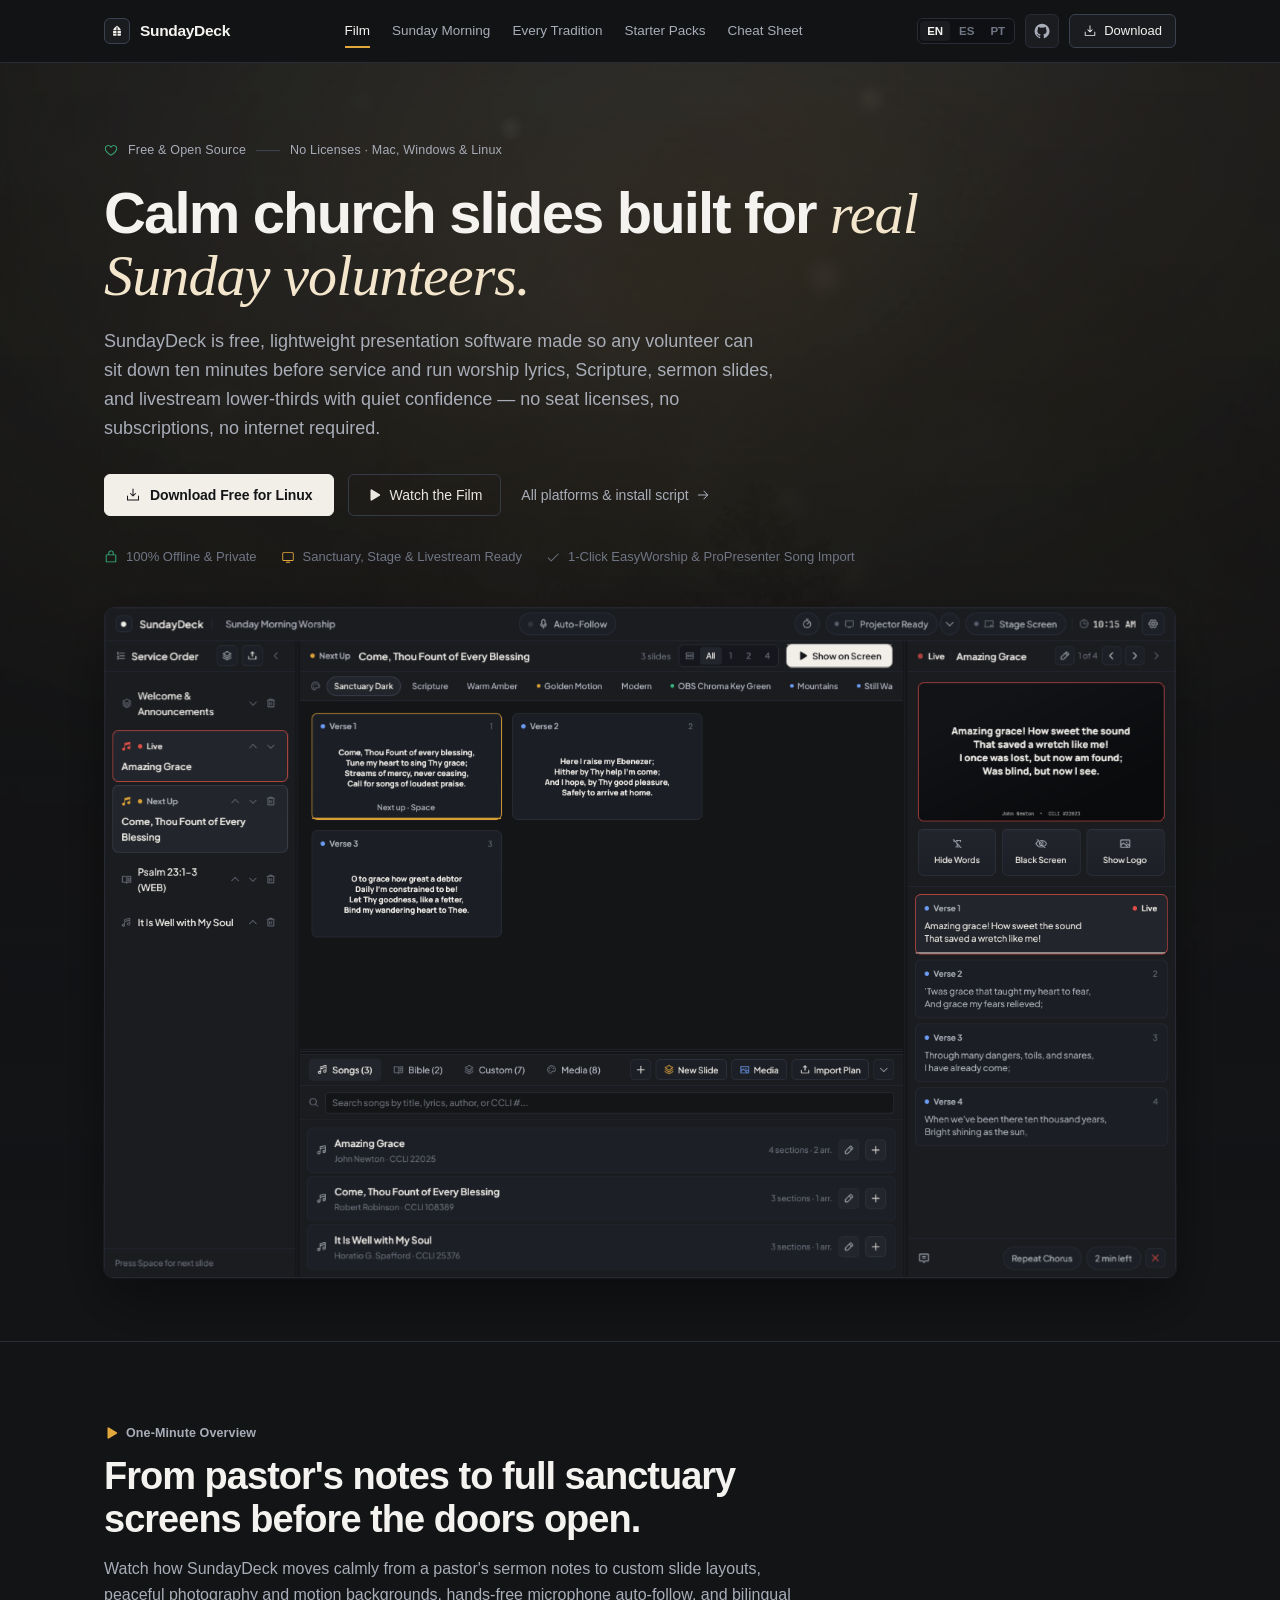
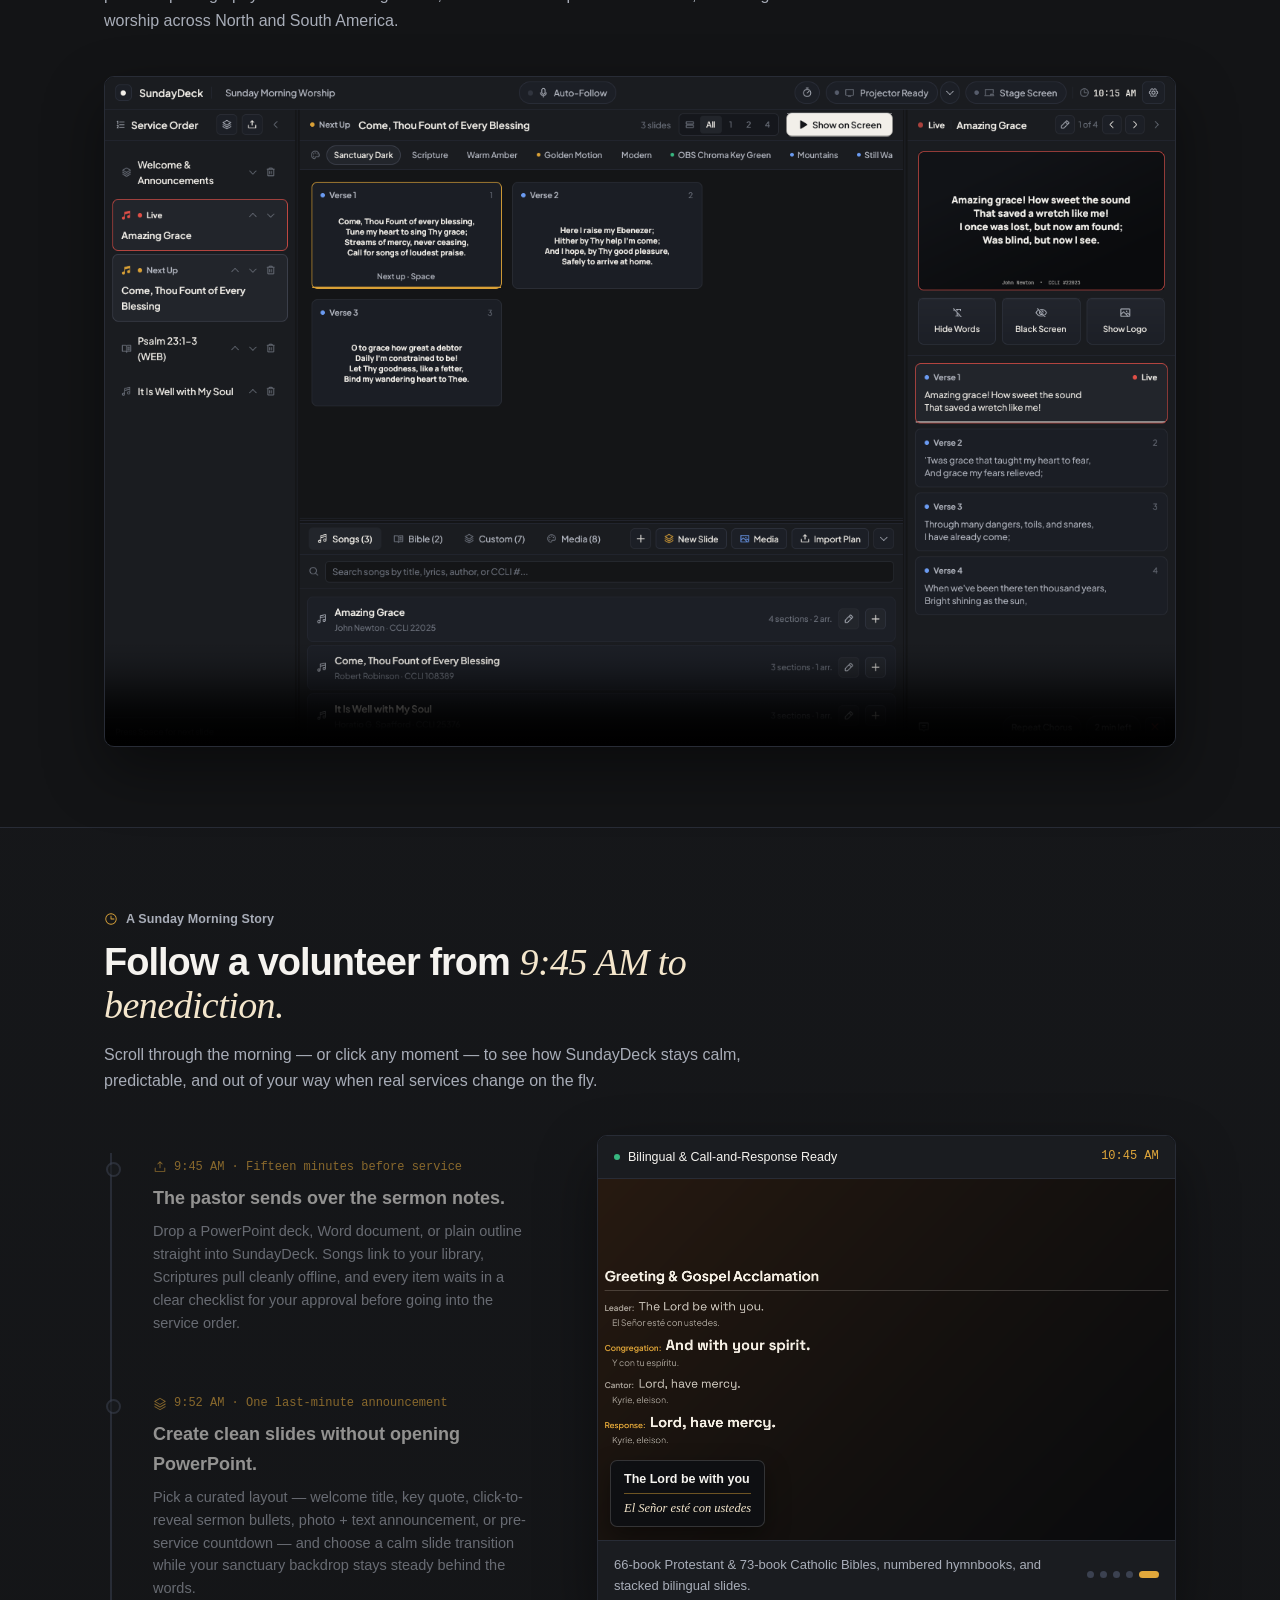
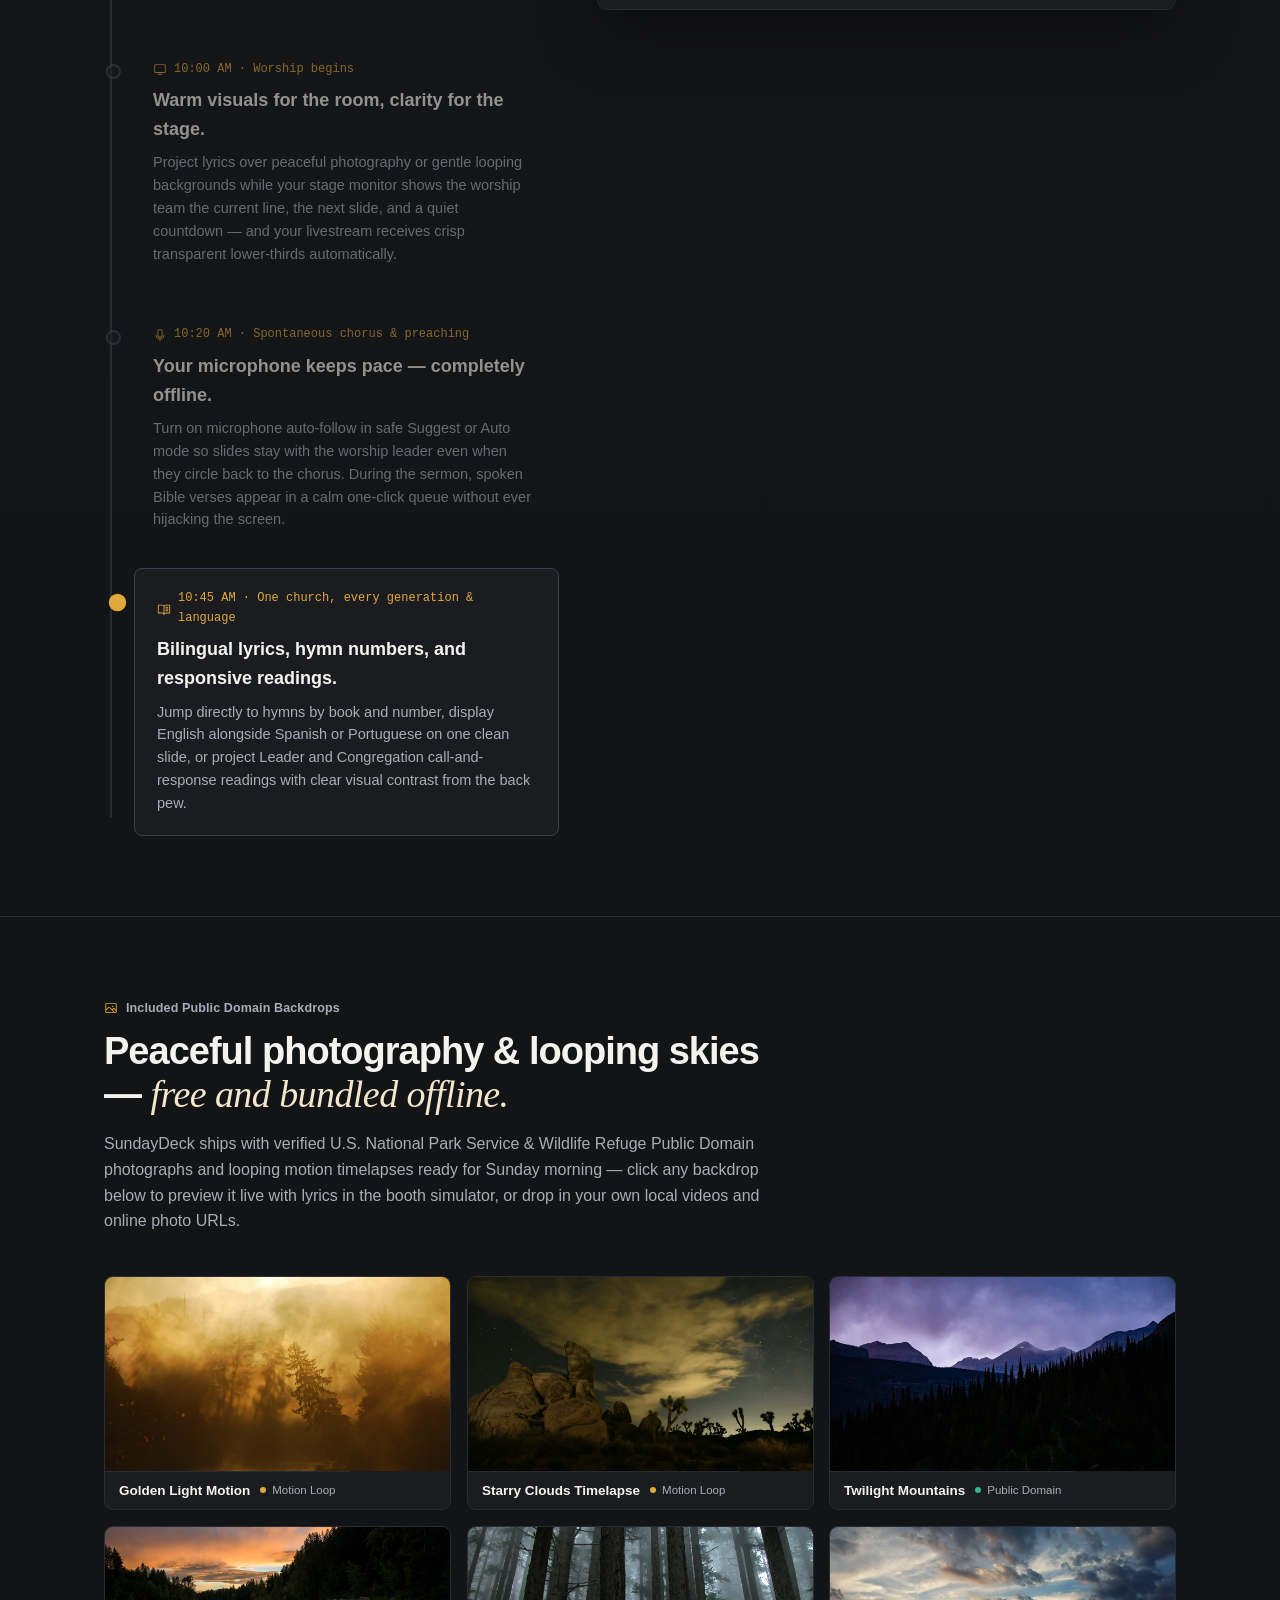
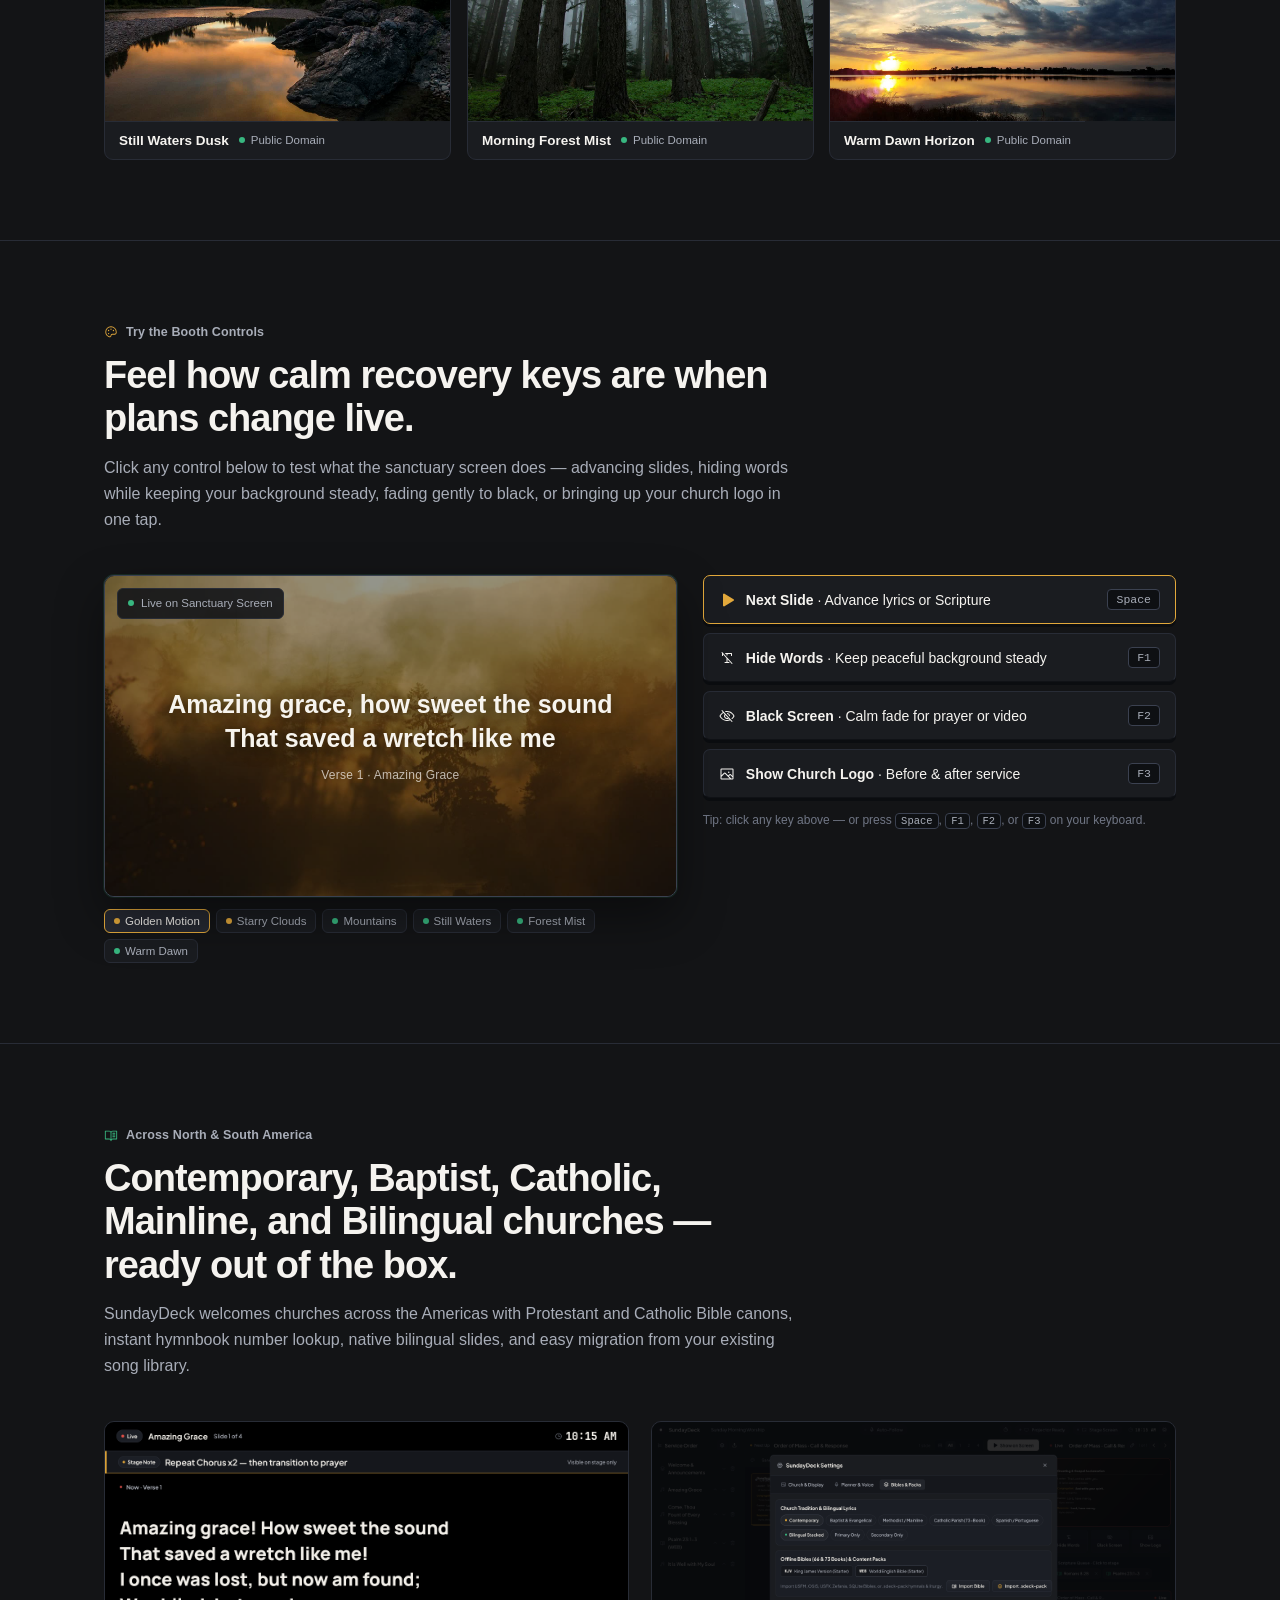
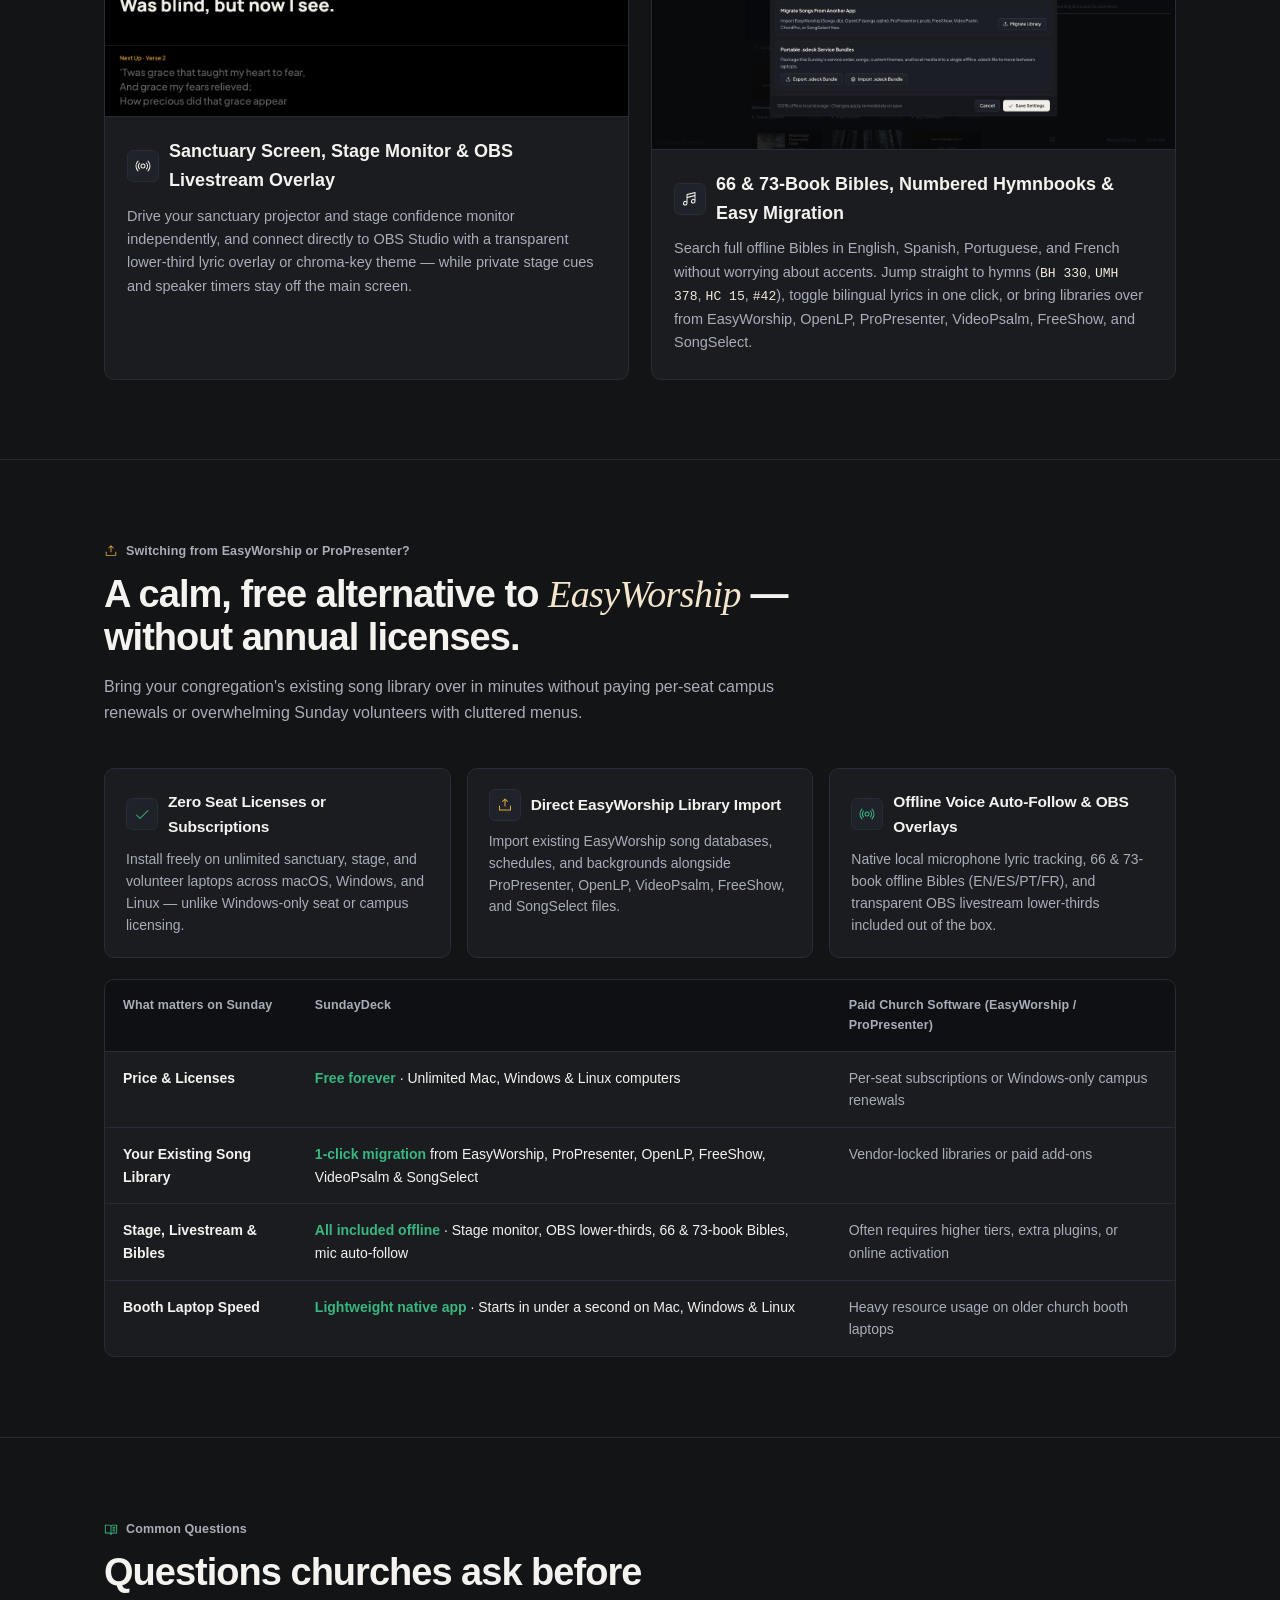
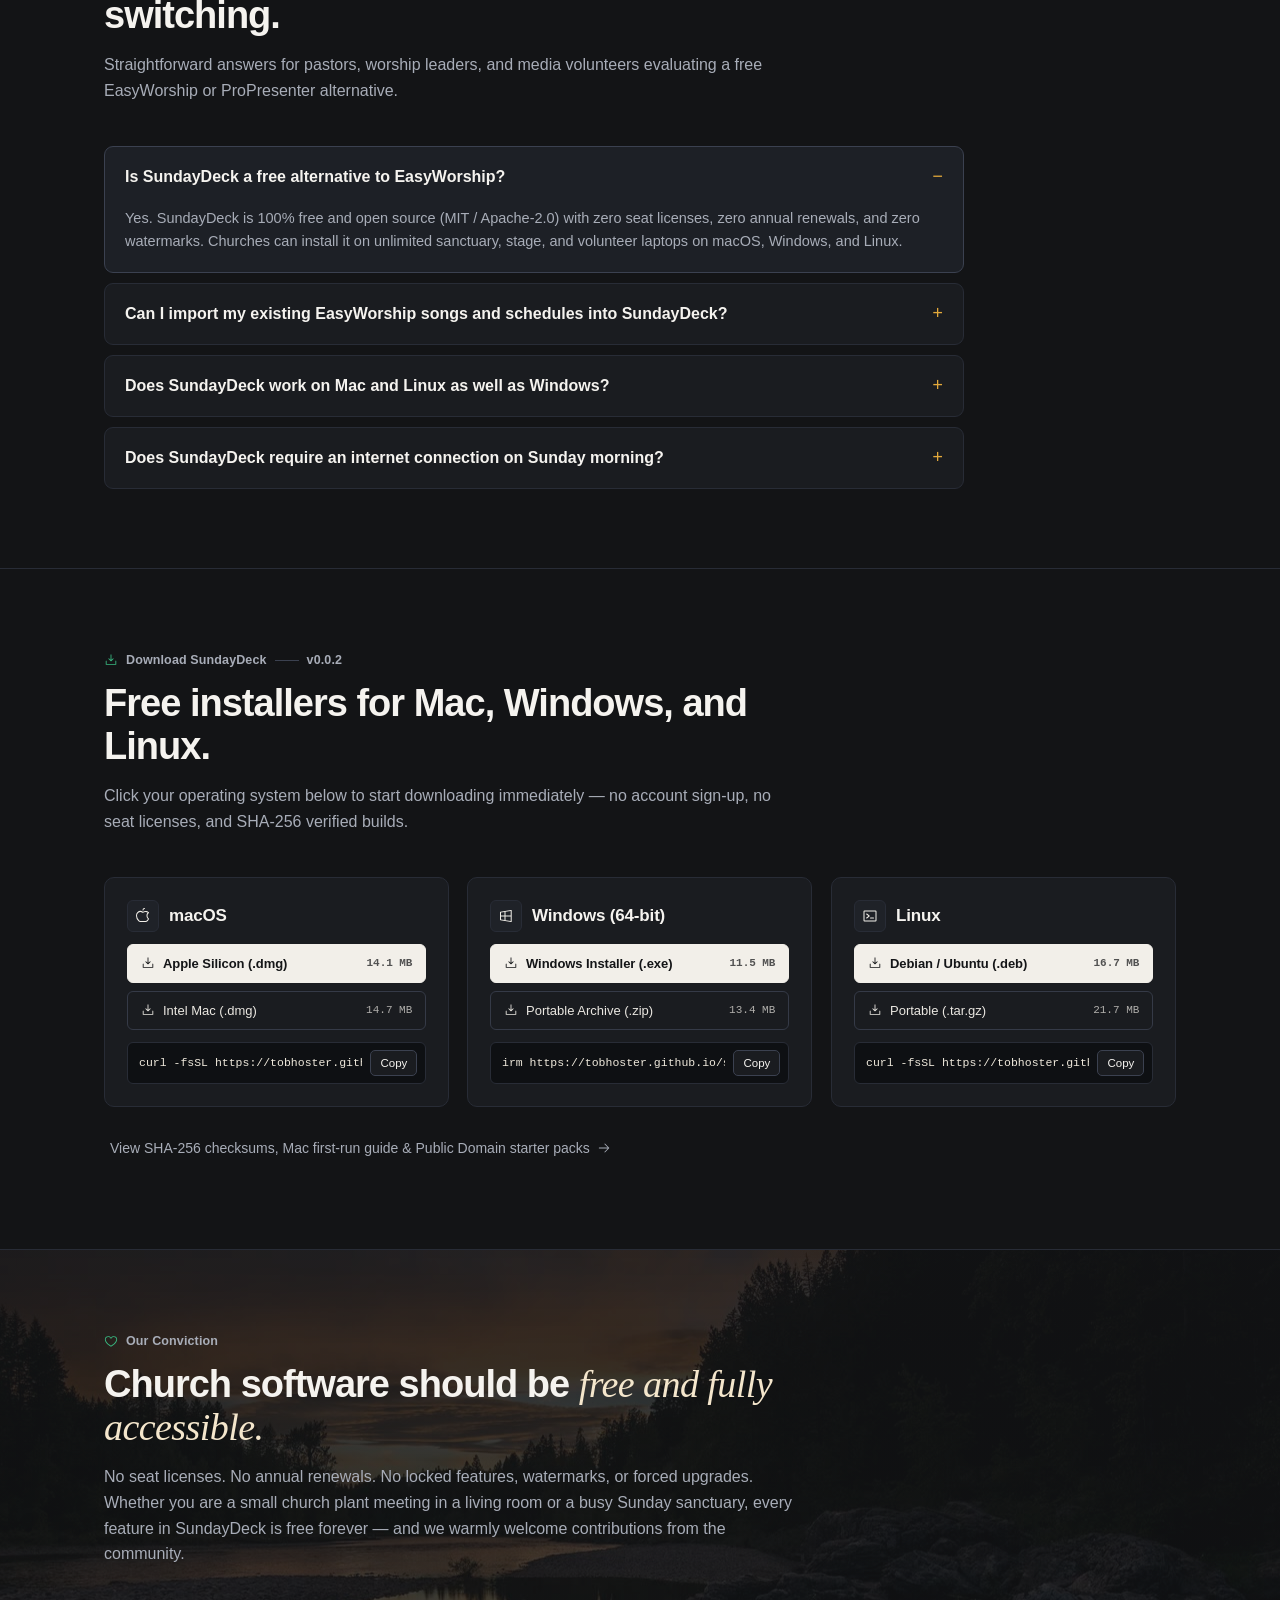
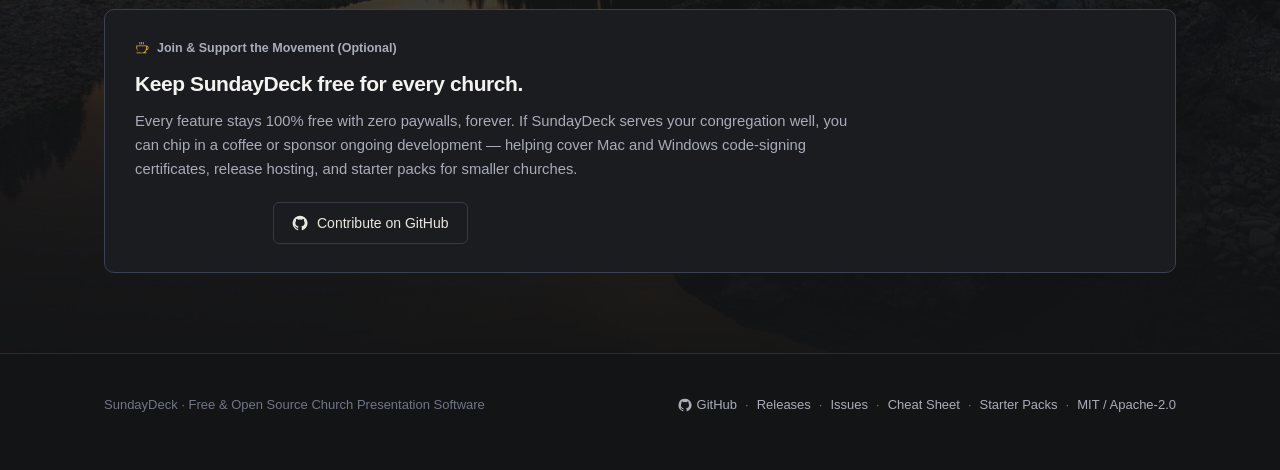
==== commit a24d1415: "Release v0.0.2" ====
--- a/docs/index.html
+++ b/docs/index.html
@@ -49,7 +49,7 @@
         "operatingSystem": "macOS, Windows, Linux",
         "url": "https://tobhoster.github.io/sundaydeck/",
         "downloadUrl": "https://tobhoster.github.io/sundaydeck/download.html",
-        "softwareVersion": "0.0.1",
+        "softwareVersion": "0.0.2",
         "license": "https://github.com/tobhoster/sundaydeck/blob/main/LICENSE-MIT",
         "keywords": "EasyWorship alternative, ProPresenter alternative, free church worship software, OpenLP alternative, MediaShout alternative, offline Bible projection, OBS lower thirds",
         "description": "Free, open-source EasyWorship alternative and ProPresenter alternative built as calm, 100% offline free church worship software for macOS, Windows, and Linux with direct EasyWorship song import, 66 & 73-book offline Bibles, stage confidence monitors, and OBS overlays.",
@@ -185,7 +185,7 @@
           <a
             class="btn-primary"
             data-dl-key="recommended"
-            href="https://github.com/tobhoster/sundaydeck/releases/download/v0.0.1/SundayDeck-0.0.1-macOS-arm64.dmg"
+            href="https://github.com/tobhoster/sundaydeck/releases/download/v0.0.2/SundayDeck-0.0.2-macOS-arm64.dmg"
             download
           >
             <span class="ic" style="--ic: url('icons/download-simple.svg');"></span>
@@ -882,7 +882,7 @@
             <span class="ic ic-sm ic-emerald" style="--ic: url('icons/download-simple.svg');"></span>
             <span data-i18n="install.label">Download SundayDeck</span>
             <span class="kicker-rule"></span>
-            <span data-release-version>v0.0.1</span>
+            <span data-release-version>v0.0.2</span>
           </div>
           <h2 data-i18n="install.h2">Free installers for Mac, Windows, and Linux.</h2>
           <p class="sec-copy" data-i18n="install.copy">
@@ -903,7 +903,7 @@
               <a
                 class="btn-primary btn-dl-row"
                 data-dl-key="mac-arm64"
-                href="https://github.com/tobhoster/sundaydeck/releases/download/v0.0.1/SundayDeck-0.0.1-macOS-arm64.dmg"
+                href="https://github.com/tobhoster/sundaydeck/releases/download/v0.0.2/SundayDeck-0.0.2-macOS-arm64.dmg"
                 download
               >
                 <span class="dl-btn-left">
@@ -915,7 +915,7 @@
               <a
                 class="btn-secondary btn-dl-row"
                 data-dl-key="mac-x64"
-                href="https://github.com/tobhoster/sundaydeck/releases/download/v0.0.1/SundayDeck-0.0.1-macOS-x86_64.dmg"
+                href="https://github.com/tobhoster/sundaydeck/releases/download/v0.0.2/SundayDeck-0.0.2-macOS-x86_64.dmg"
                 download
               >
                 <span class="dl-btn-left">
@@ -942,7 +942,7 @@
               <a
                 class="btn-primary btn-dl-row"
                 data-dl-key="win-exe"
-                href="https://github.com/tobhoster/sundaydeck/releases/download/v0.0.1/SundayDeck-0.0.1-windows-x86_64-setup.exe"
+                href="https://github.com/tobhoster/sundaydeck/releases/download/v0.0.2/SundayDeck-0.0.2-windows-x86_64-setup.exe"
                 download
               >
                 <span class="dl-btn-left">
@@ -954,7 +954,7 @@
               <a
                 class="btn-secondary btn-dl-row"
                 data-dl-key="win-zip"
-                href="https://github.com/tobhoster/sundaydeck/releases/download/v0.0.1/SundayDeck-0.0.1-windows-x86_64.zip"
+                href="https://github.com/tobhoster/sundaydeck/releases/download/v0.0.2/SundayDeck-0.0.2-windows-x86_64.zip"
                 download
               >
                 <span class="dl-btn-left">
@@ -981,7 +981,7 @@
               <a
                 class="btn-primary btn-dl-row"
                 data-dl-key="linux-deb"
-                href="https://github.com/tobhoster/sundaydeck/releases/download/v0.0.1/sundaydeck_0.0.1_amd64.deb"
+                href="https://github.com/tobhoster/sundaydeck/releases/download/v0.0.2/sundaydeck_0.0.2_amd64.deb"
                 download
               >
                 <span class="dl-btn-left">
@@ -993,7 +993,7 @@
               <a
                 class="btn-secondary btn-dl-row"
                 data-dl-key="linux-tar"
-                href="https://github.com/tobhoster/sundaydeck/releases/download/v0.0.1/SundayDeck-0.0.1-linux-x86_64.tar.gz"
+                href="https://github.com/tobhoster/sundaydeck/releases/download/v0.0.2/SundayDeck-0.0.2-linux-x86_64.tar.gz"
                 download
               >
                 <span class="dl-btn-left">
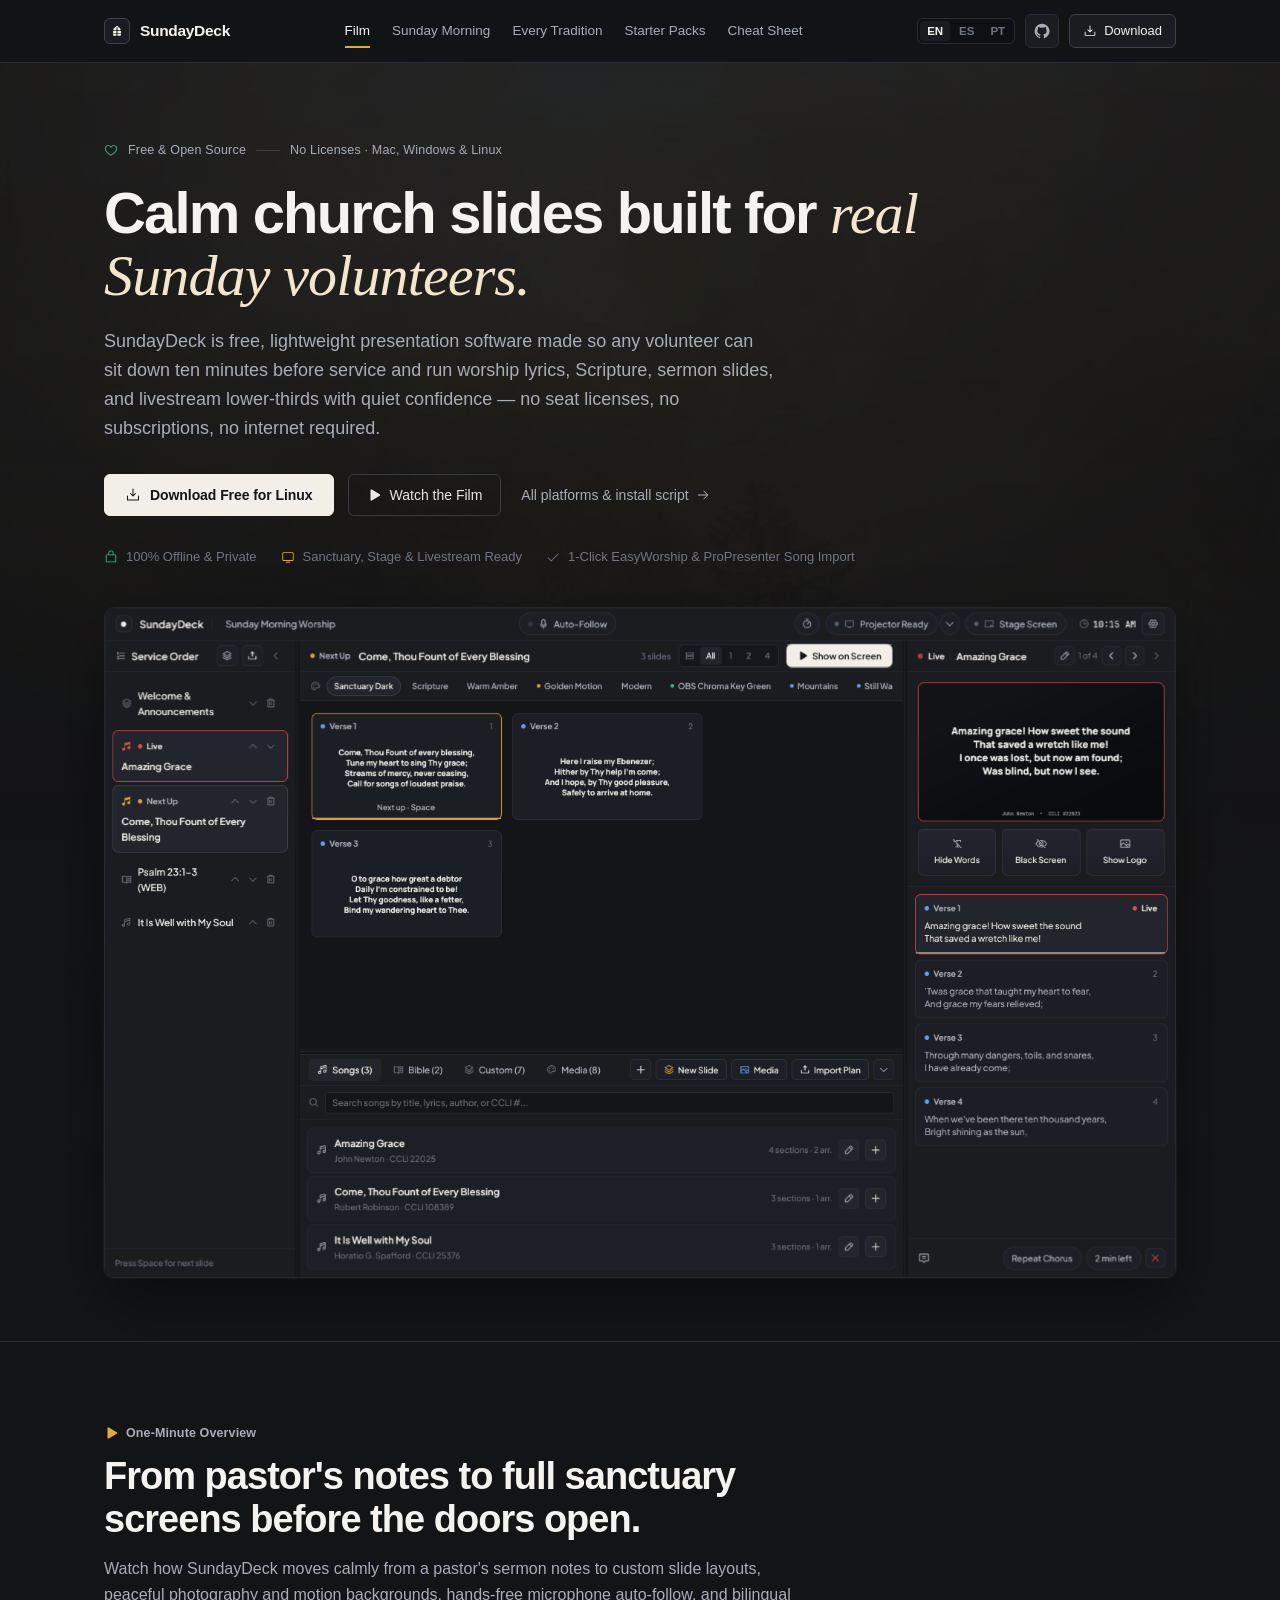
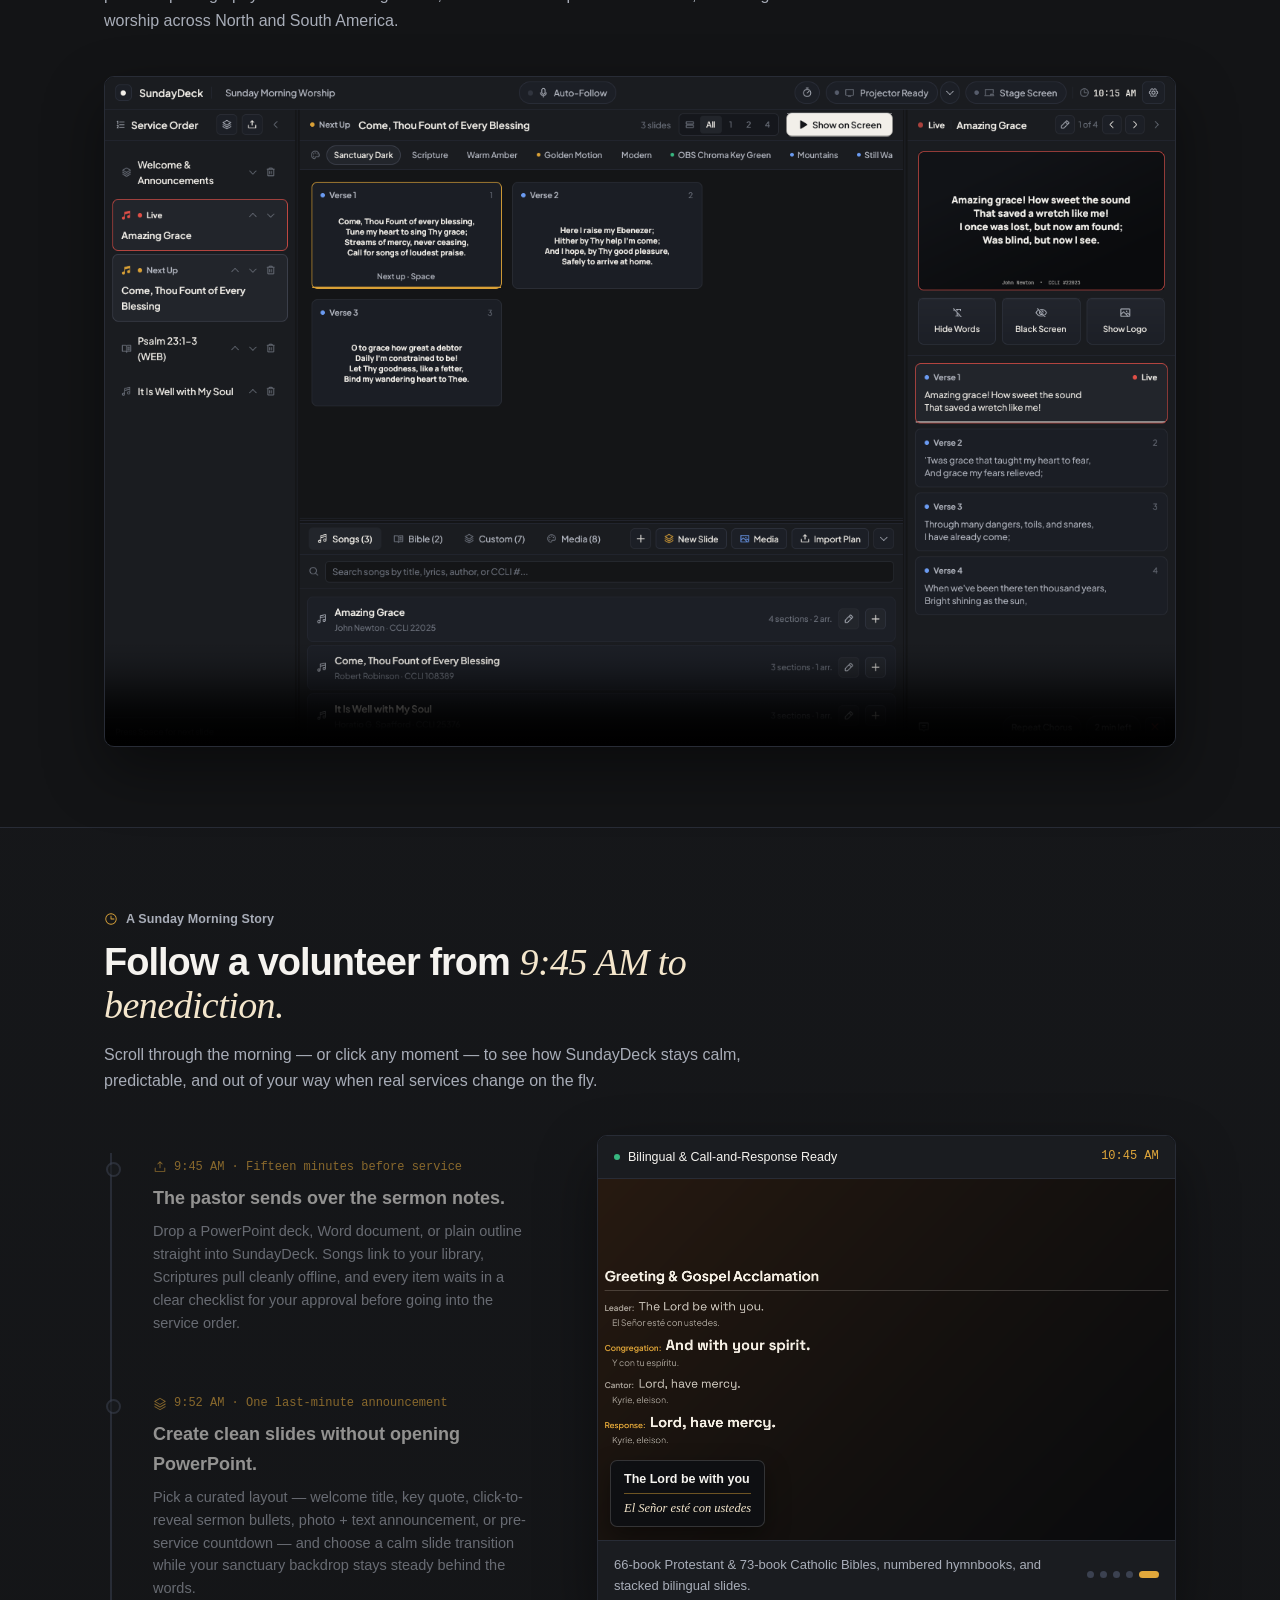
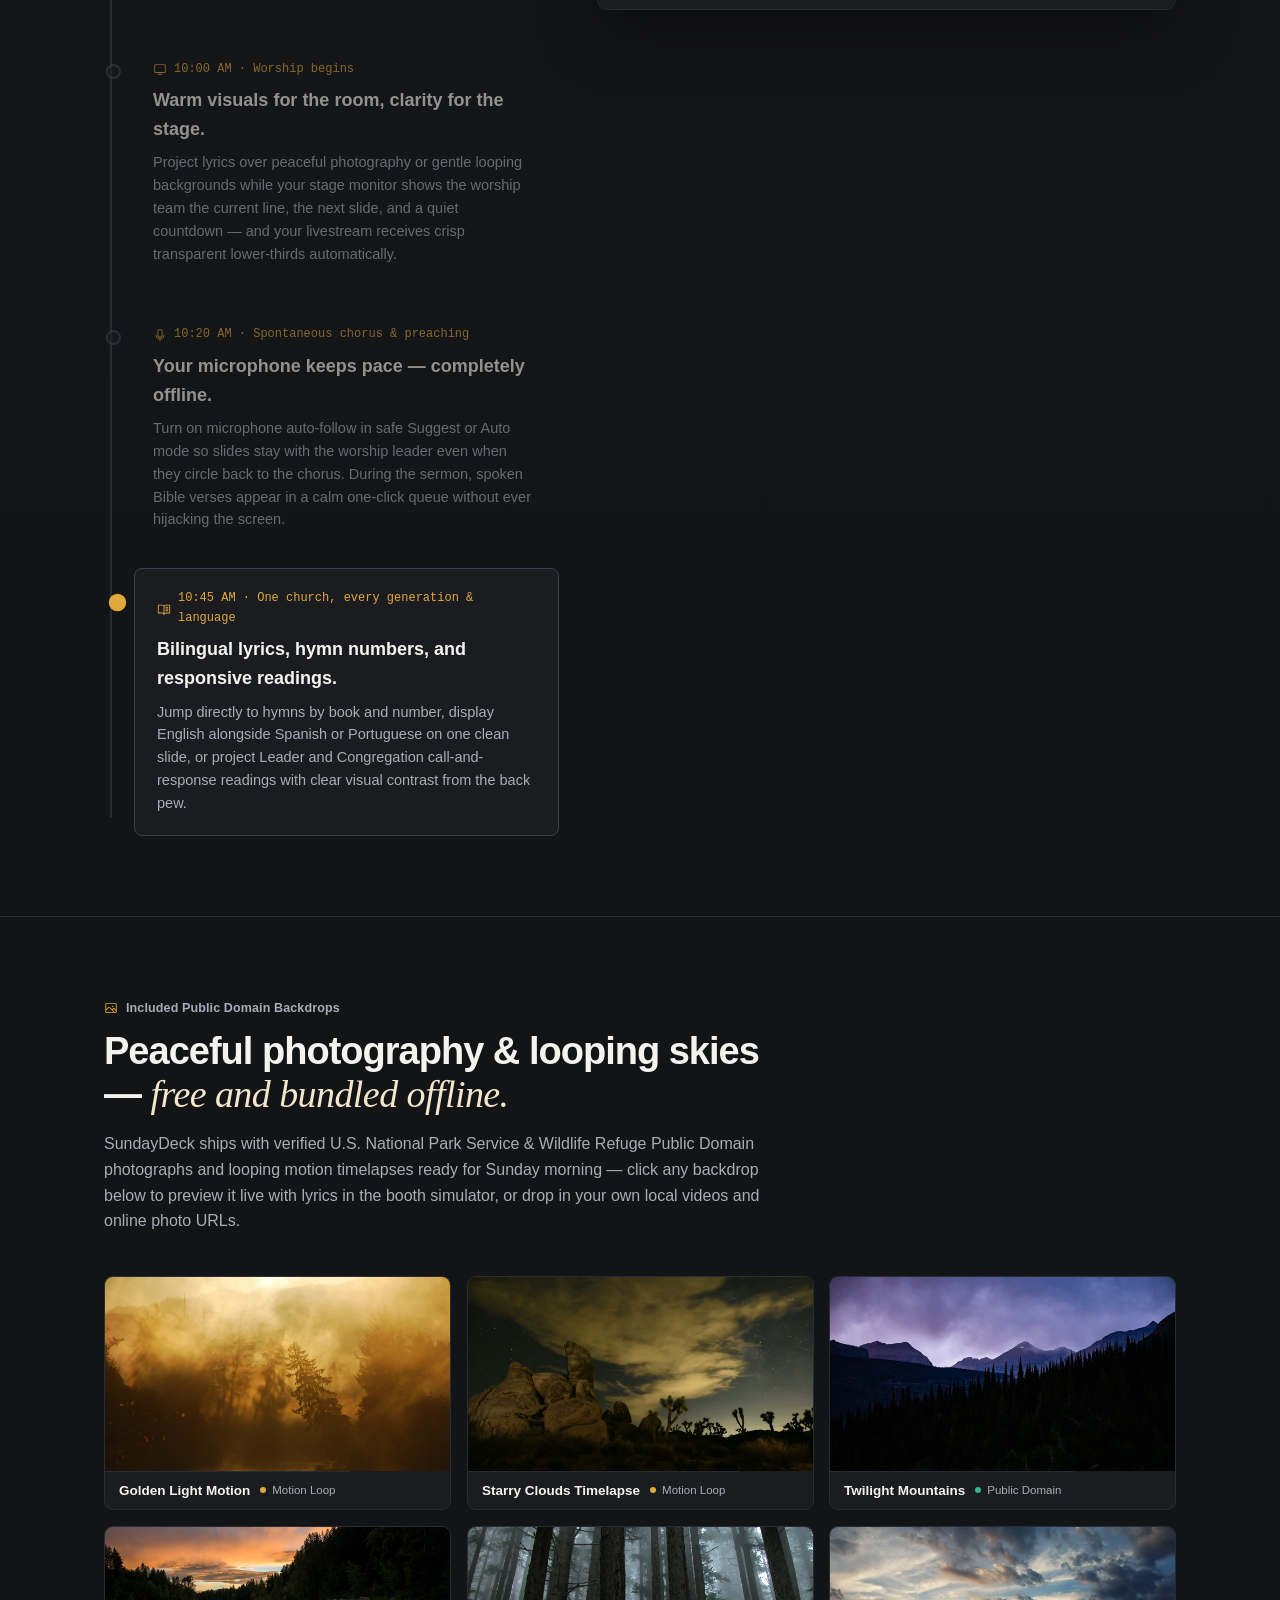
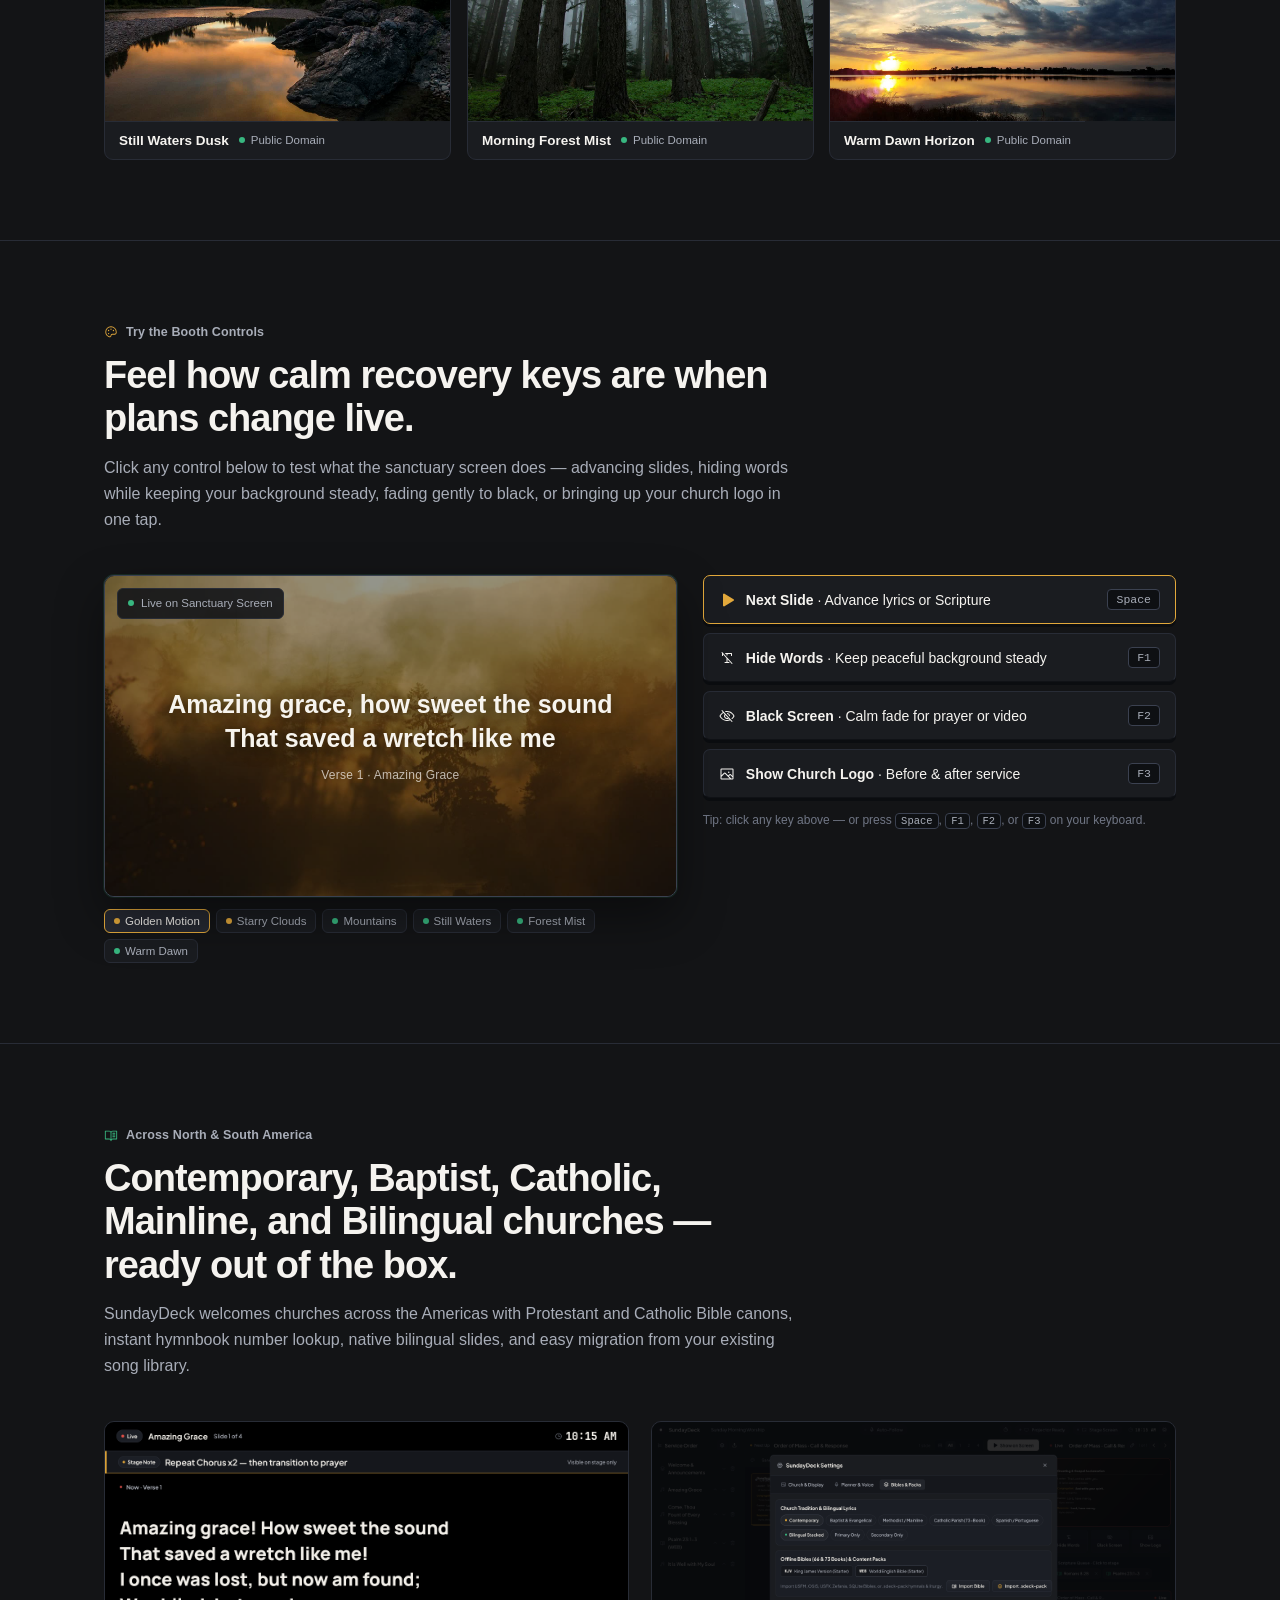
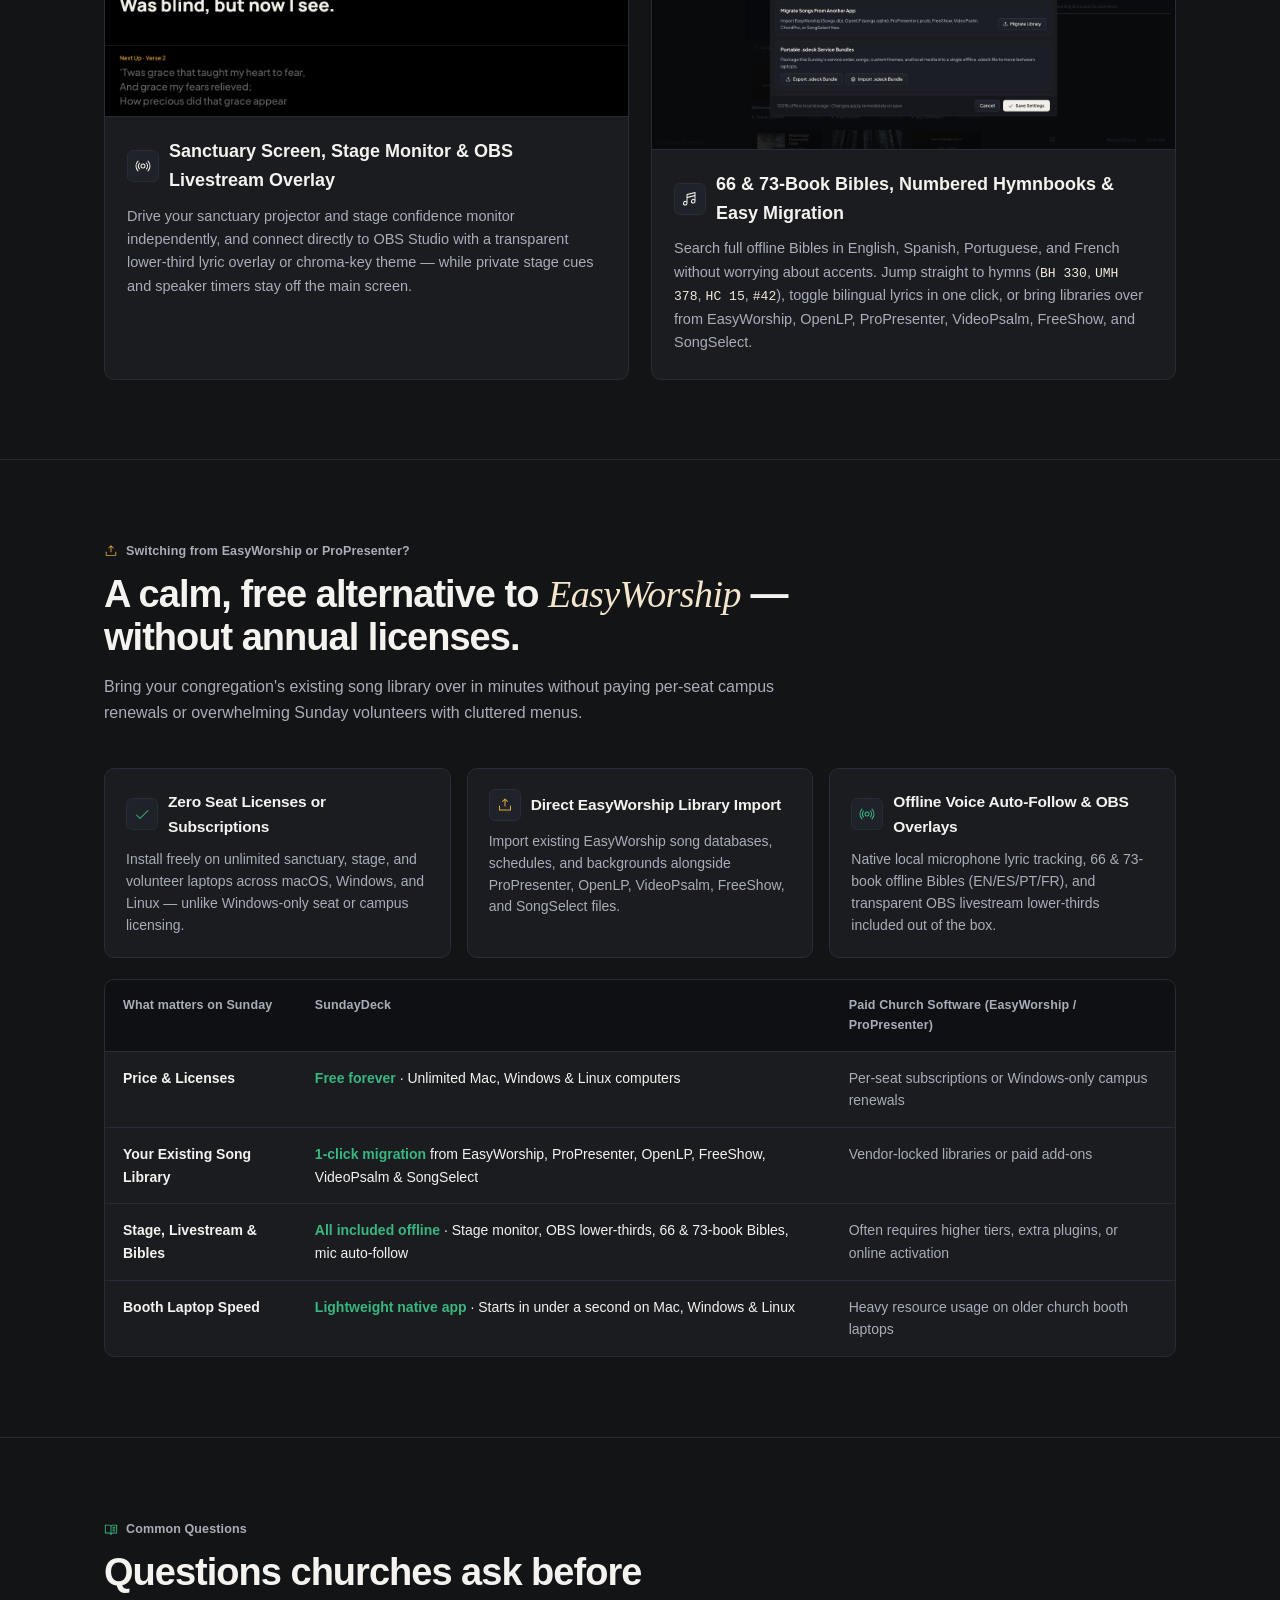
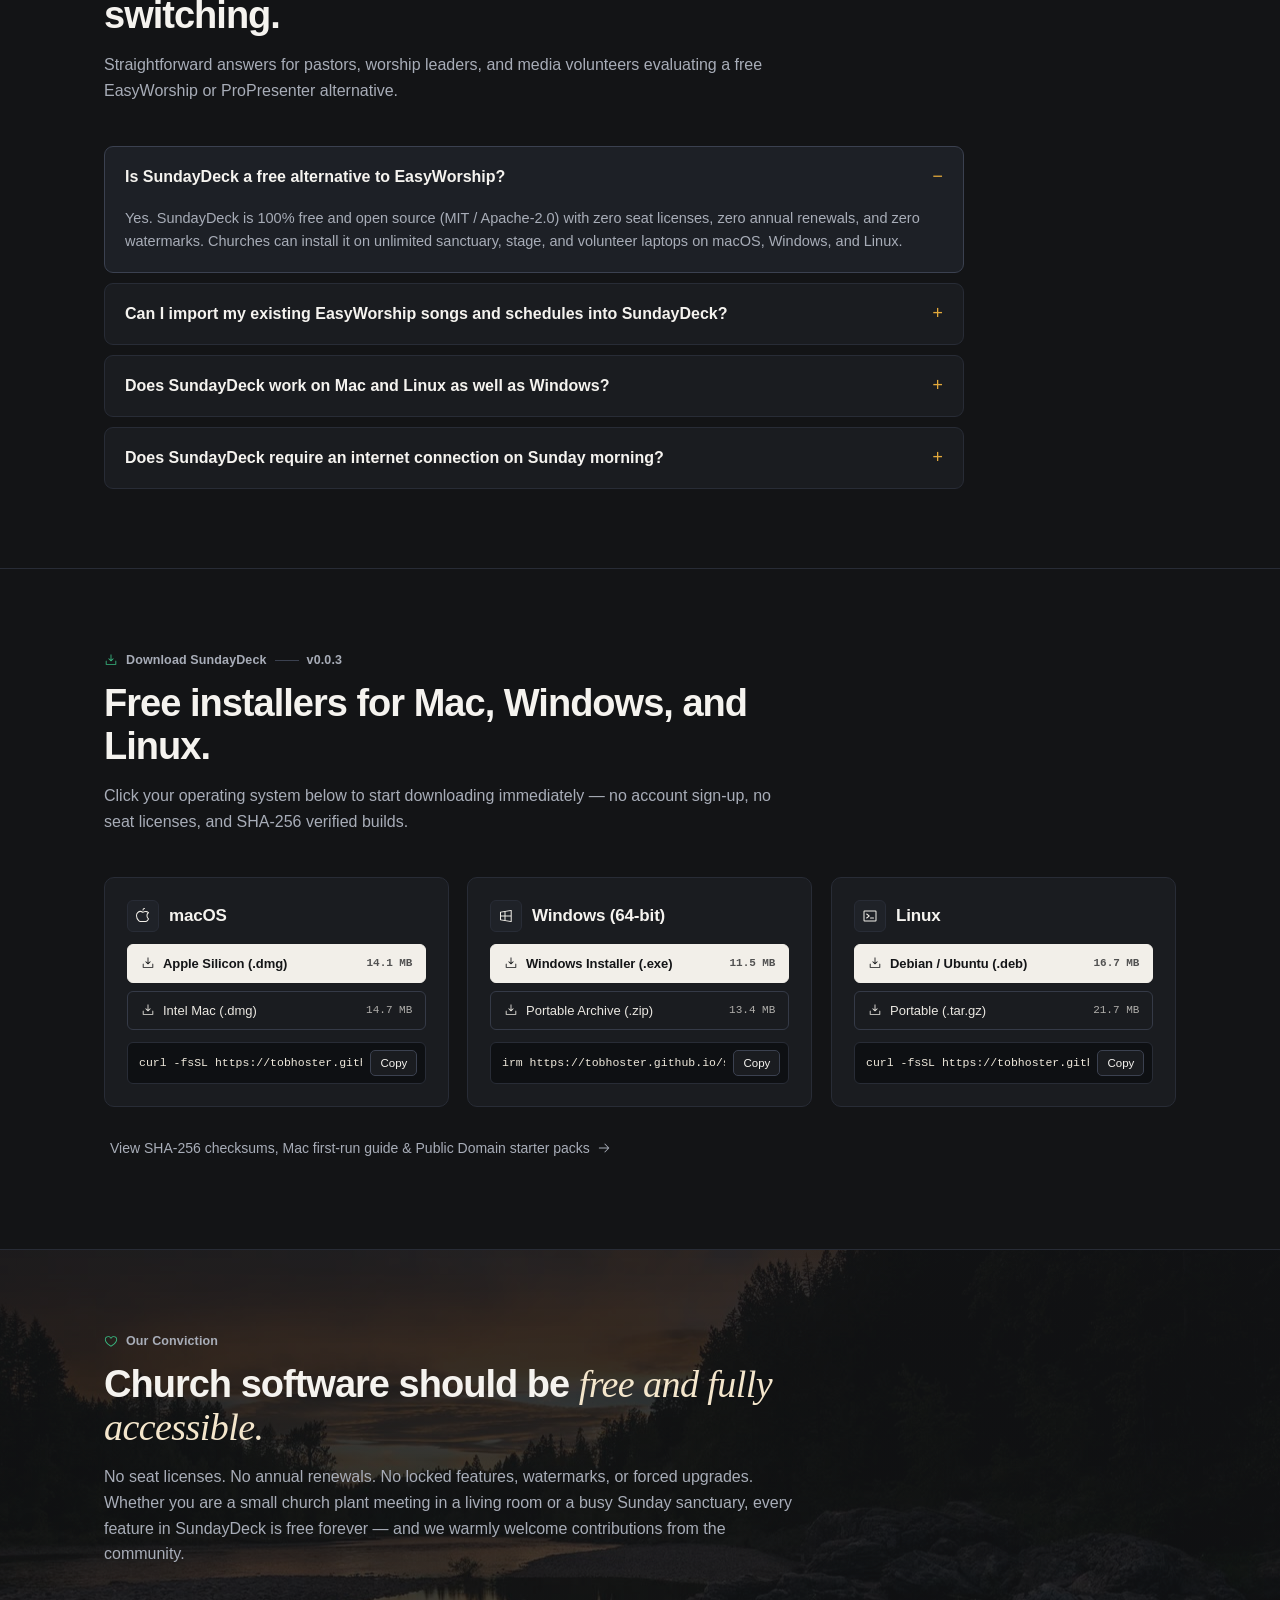
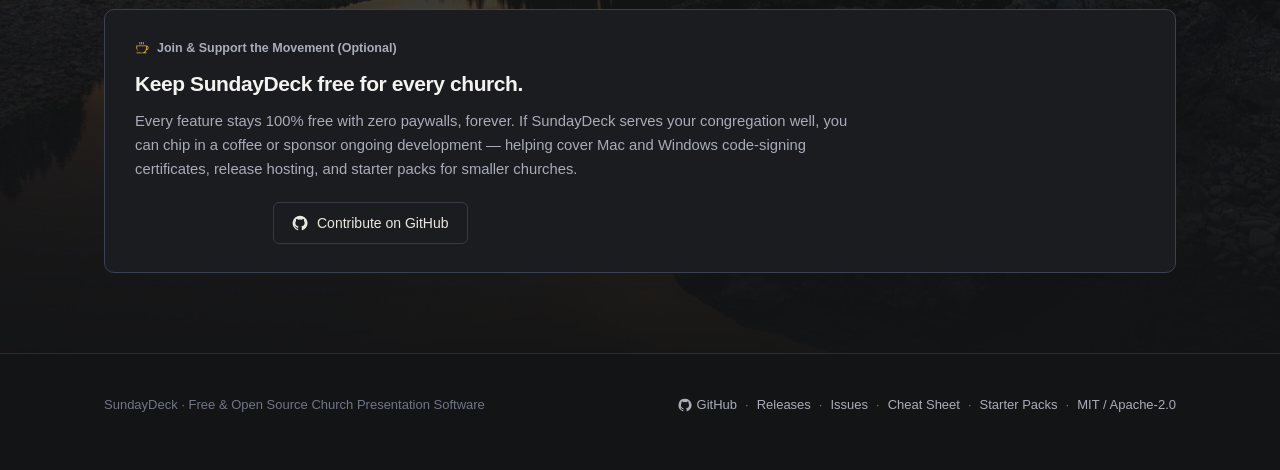
==== commit e4accf65: "feat: v0.0.3 Day-1 Bibles & hymns, studio themes/fonts, and desktop UX polish - Seed 19 verified pre" ====
--- a/docs/index.html
+++ b/docs/index.html
@@ -49,7 +49,7 @@
         "operatingSystem": "macOS, Windows, Linux",
         "url": "https://tobhoster.github.io/sundaydeck/",
         "downloadUrl": "https://tobhoster.github.io/sundaydeck/download.html",
-        "softwareVersion": "0.0.2",
+        "softwareVersion": "0.0.3",
         "license": "https://github.com/tobhoster/sundaydeck/blob/main/LICENSE-MIT",
         "keywords": "EasyWorship alternative, ProPresenter alternative, free church worship software, OpenLP alternative, MediaShout alternative, offline Bible projection, OBS lower thirds",
         "description": "Free, open-source EasyWorship alternative and ProPresenter alternative built as calm, 100% offline free church worship software for macOS, Windows, and Linux with direct EasyWorship song import, 66 & 73-book offline Bibles, stage confidence monitors, and OBS overlays.",
@@ -185,7 +185,7 @@
           <a
             class="btn-primary"
             data-dl-key="recommended"
-            href="https://github.com/tobhoster/sundaydeck/releases/download/v0.0.2/SundayDeck-0.0.2-macOS-arm64.dmg"
+            href="https://github.com/tobhoster/sundaydeck/releases/download/v0.0.3/SundayDeck-0.0.3-macOS-arm64.dmg"
             download
           >
             <span class="ic" style="--ic: url('icons/download-simple.svg');"></span>
@@ -882,7 +882,7 @@
             <span class="ic ic-sm ic-emerald" style="--ic: url('icons/download-simple.svg');"></span>
             <span data-i18n="install.label">Download SundayDeck</span>
             <span class="kicker-rule"></span>
-            <span data-release-version>v0.0.2</span>
+            <span data-release-version>v0.0.3</span>
           </div>
           <h2 data-i18n="install.h2">Free installers for Mac, Windows, and Linux.</h2>
           <p class="sec-copy" data-i18n="install.copy">
@@ -903,7 +903,7 @@
               <a
                 class="btn-primary btn-dl-row"
                 data-dl-key="mac-arm64"
-                href="https://github.com/tobhoster/sundaydeck/releases/download/v0.0.2/SundayDeck-0.0.2-macOS-arm64.dmg"
+                href="https://github.com/tobhoster/sundaydeck/releases/download/v0.0.3/SundayDeck-0.0.3-macOS-arm64.dmg"
                 download
               >
                 <span class="dl-btn-left">
@@ -915,7 +915,7 @@
               <a
                 class="btn-secondary btn-dl-row"
                 data-dl-key="mac-x64"
-                href="https://github.com/tobhoster/sundaydeck/releases/download/v0.0.2/SundayDeck-0.0.2-macOS-x86_64.dmg"
+                href="https://github.com/tobhoster/sundaydeck/releases/download/v0.0.3/SundayDeck-0.0.3-macOS-x86_64.dmg"
                 download
               >
                 <span class="dl-btn-left">
@@ -942,7 +942,7 @@
               <a
                 class="btn-primary btn-dl-row"
                 data-dl-key="win-exe"
-                href="https://github.com/tobhoster/sundaydeck/releases/download/v0.0.2/SundayDeck-0.0.2-windows-x86_64-setup.exe"
+                href="https://github.com/tobhoster/sundaydeck/releases/download/v0.0.3/SundayDeck-0.0.3-windows-x86_64-setup.exe"
                 download
               >
                 <span class="dl-btn-left">
@@ -954,7 +954,7 @@
               <a
                 class="btn-secondary btn-dl-row"
                 data-dl-key="win-zip"
-                href="https://github.com/tobhoster/sundaydeck/releases/download/v0.0.2/SundayDeck-0.0.2-windows-x86_64.zip"
+                href="https://github.com/tobhoster/sundaydeck/releases/download/v0.0.3/SundayDeck-0.0.3-windows-x86_64.zip"
                 download
               >
                 <span class="dl-btn-left">
@@ -981,7 +981,7 @@
               <a
                 class="btn-primary btn-dl-row"
                 data-dl-key="linux-deb"
-                href="https://github.com/tobhoster/sundaydeck/releases/download/v0.0.2/sundaydeck_0.0.2_amd64.deb"
+                href="https://github.com/tobhoster/sundaydeck/releases/download/v0.0.3/sundaydeck_0.0.3_amd64.deb"
                 download
               >
                 <span class="dl-btn-left">
@@ -993,7 +993,7 @@
               <a
                 class="btn-secondary btn-dl-row"
                 data-dl-key="linux-tar"
-                href="https://github.com/tobhoster/sundaydeck/releases/download/v0.0.2/SundayDeck-0.0.2-linux-x86_64.tar.gz"
+                href="https://github.com/tobhoster/sundaydeck/releases/download/v0.0.3/SundayDeck-0.0.3-linux-x86_64.tar.gz"
                 download
               >
                 <span class="dl-btn-left">
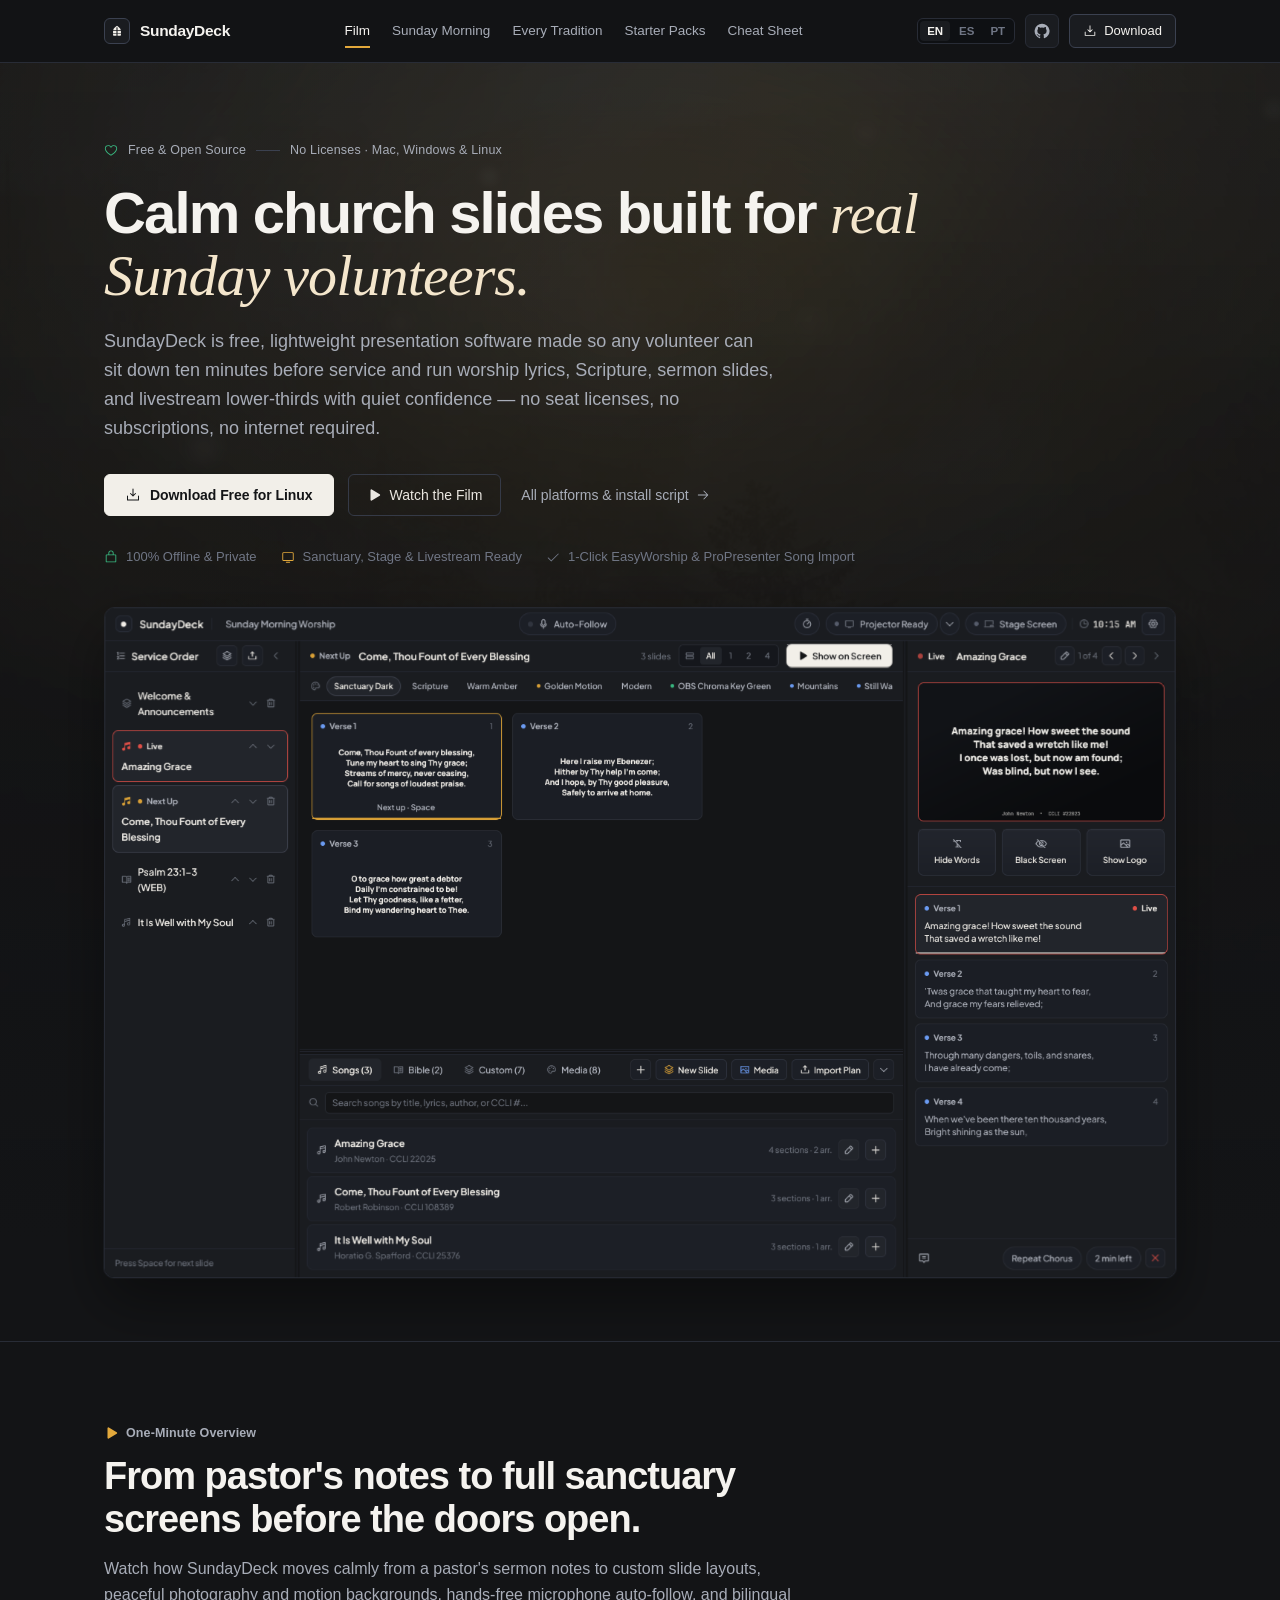
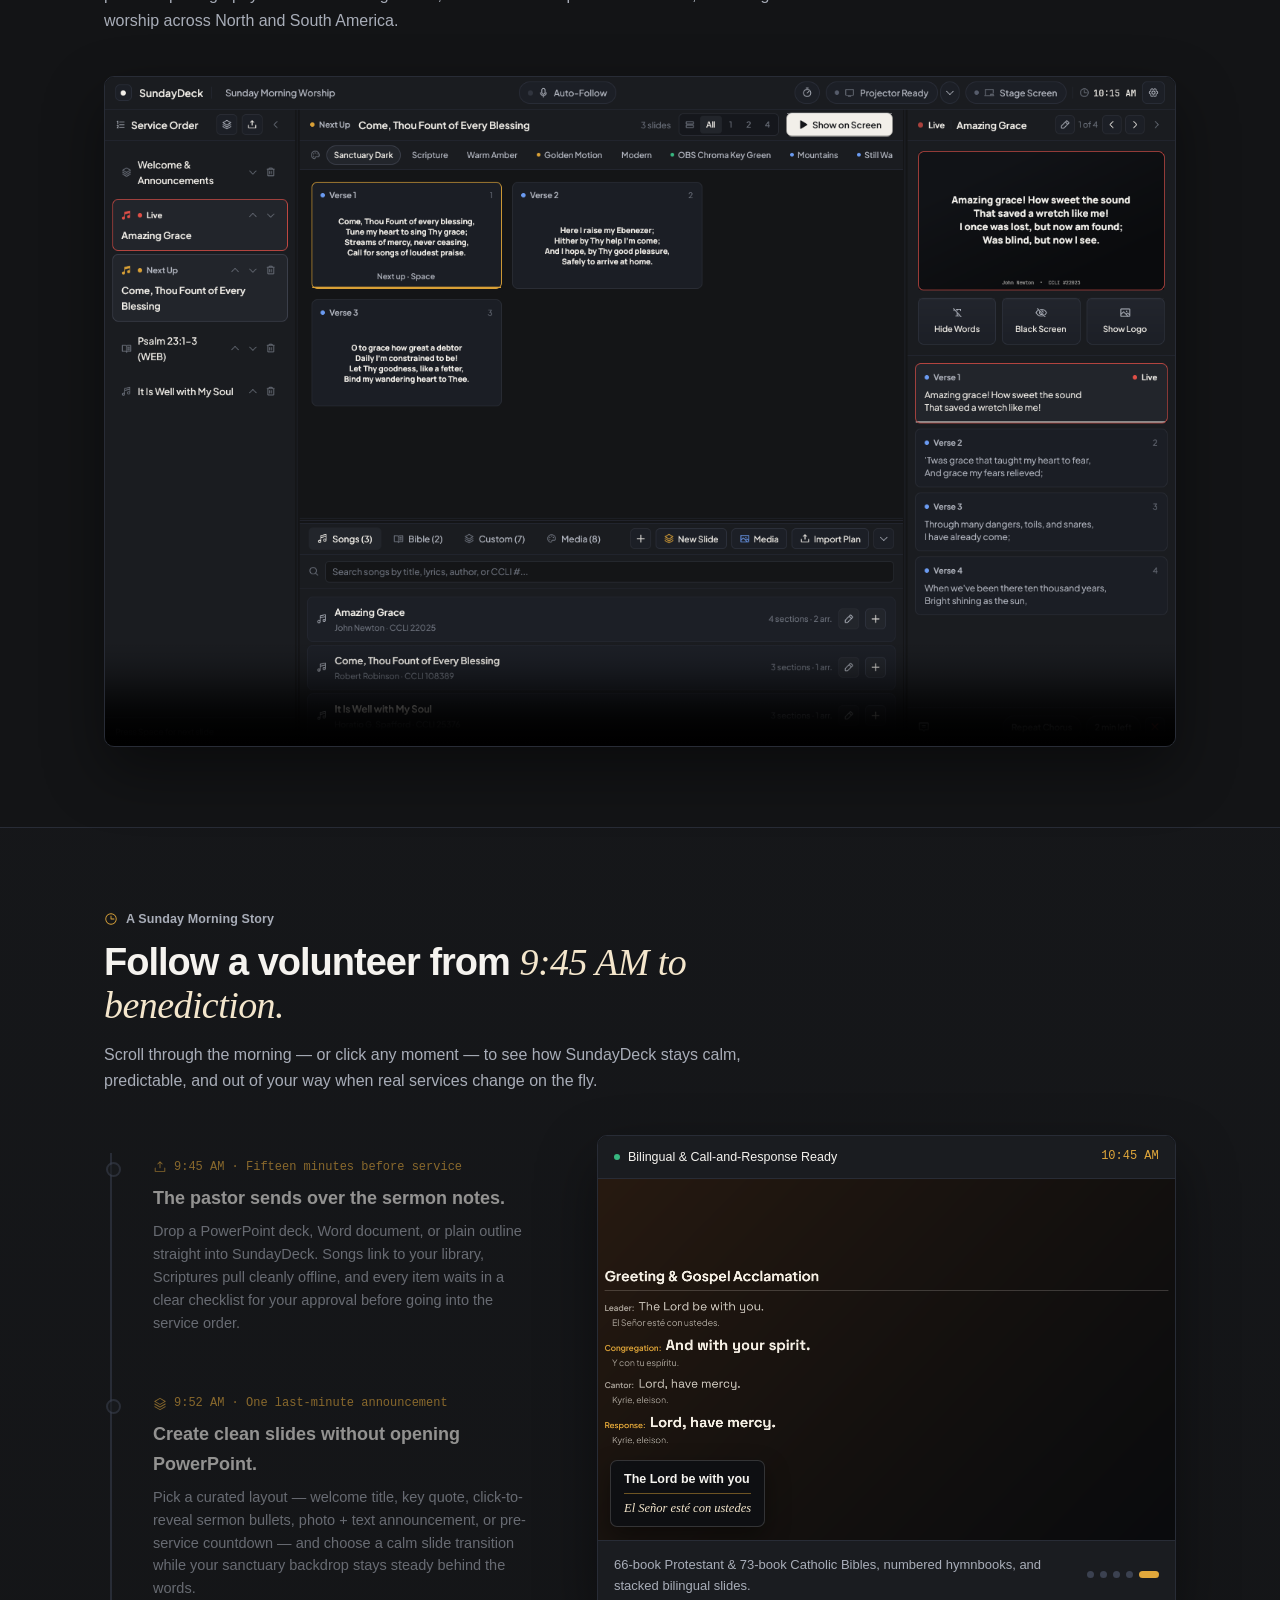
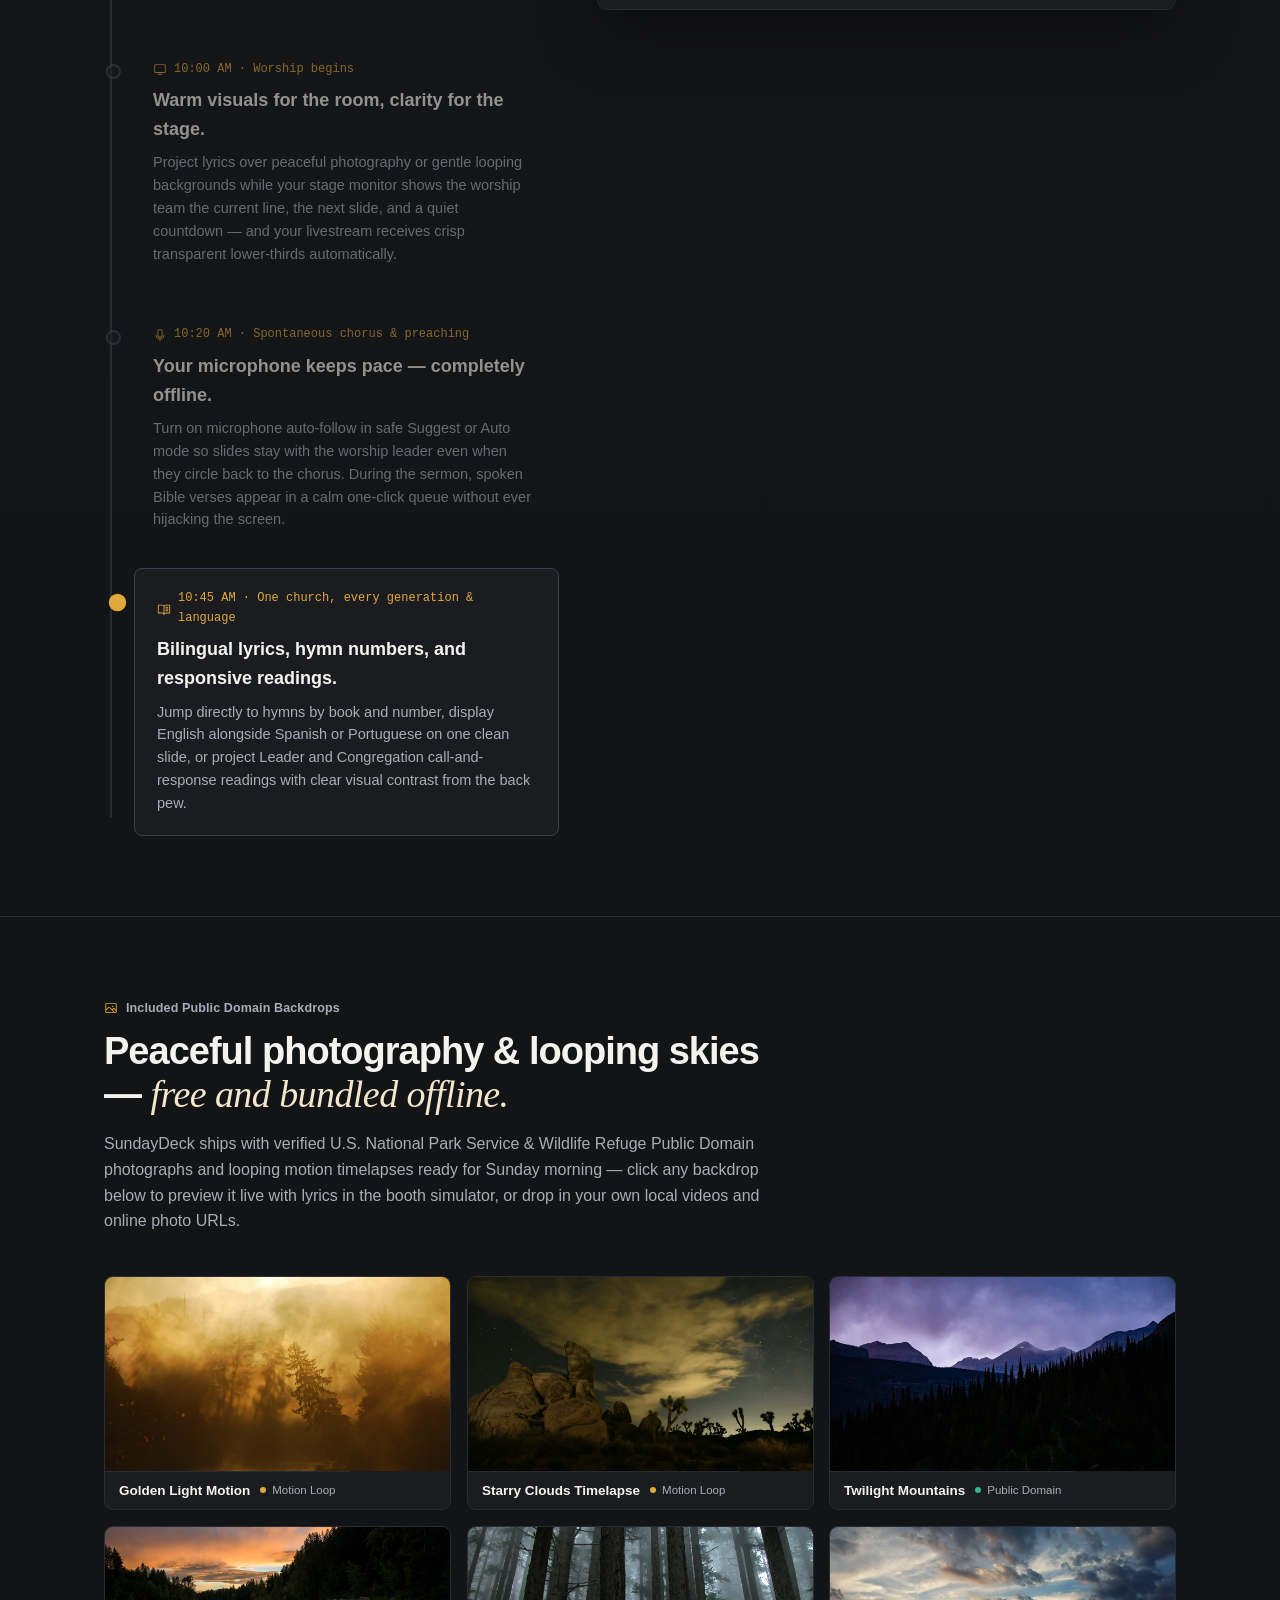
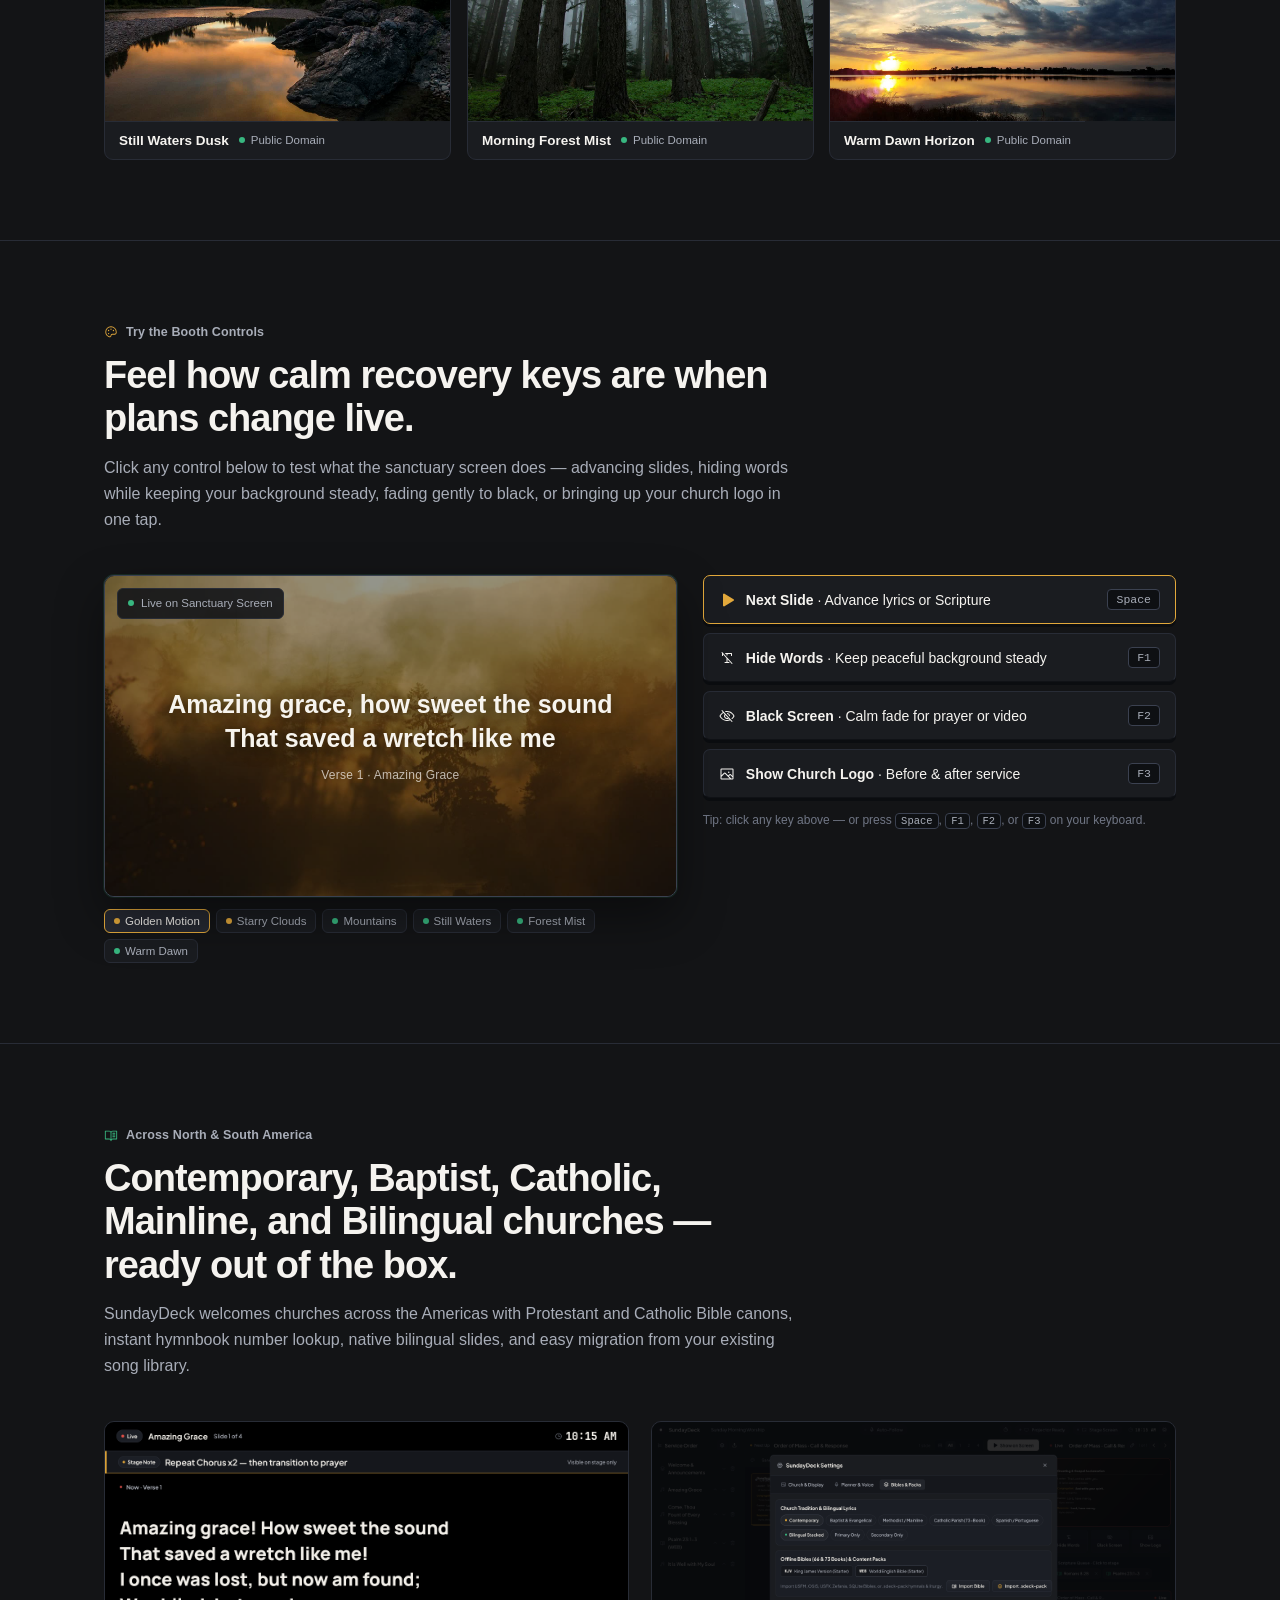
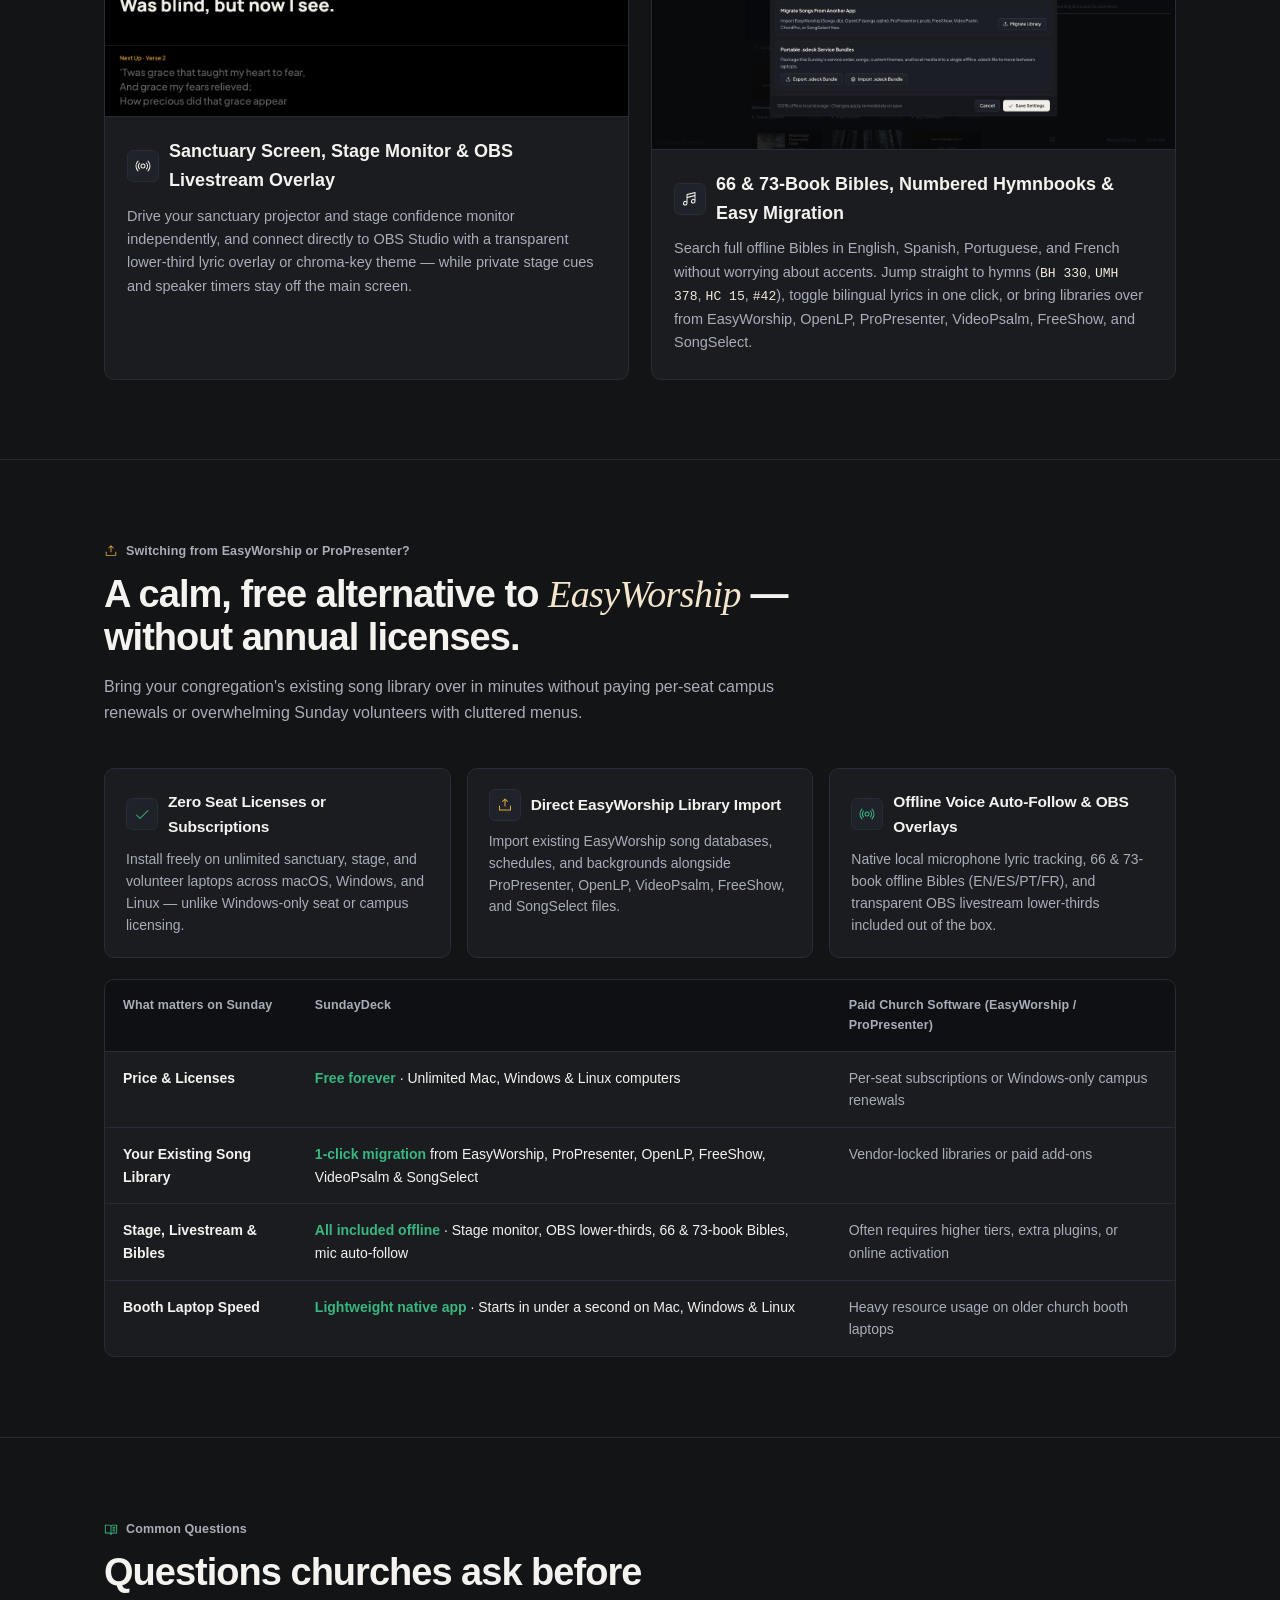
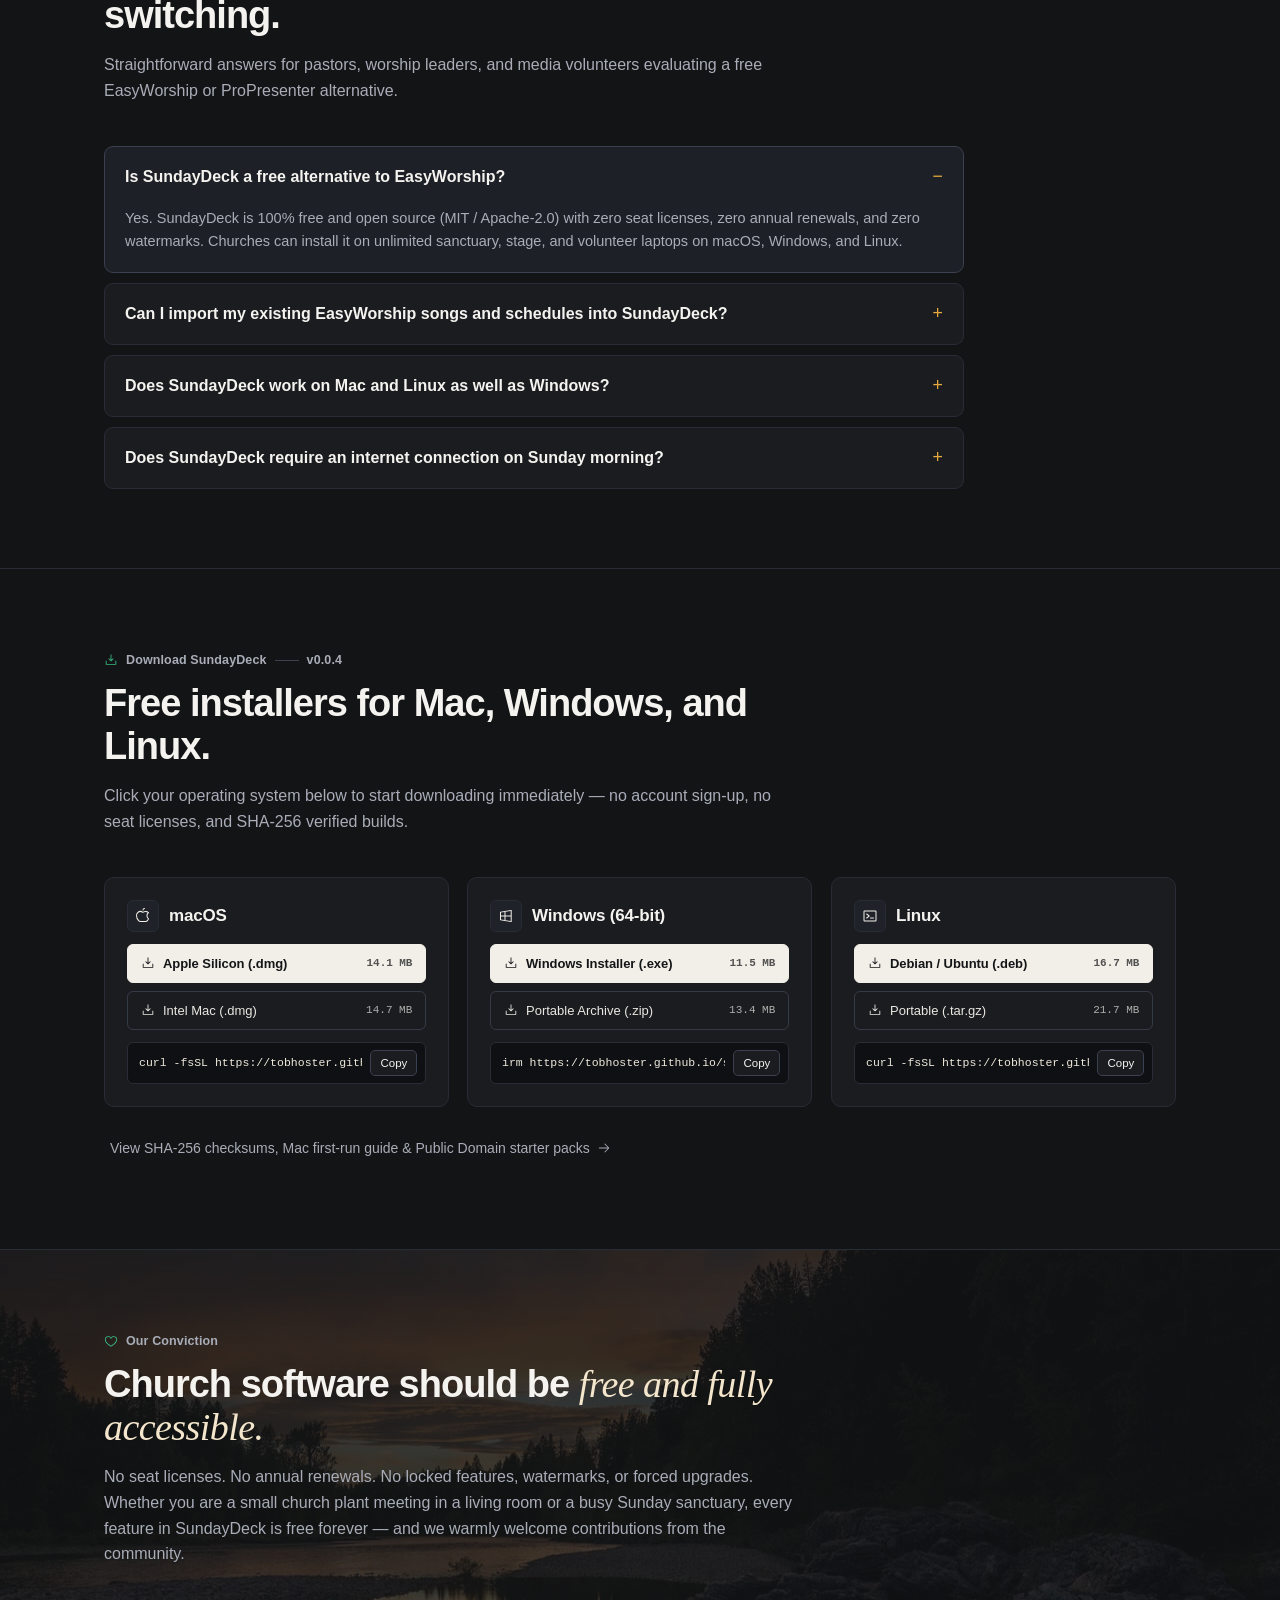
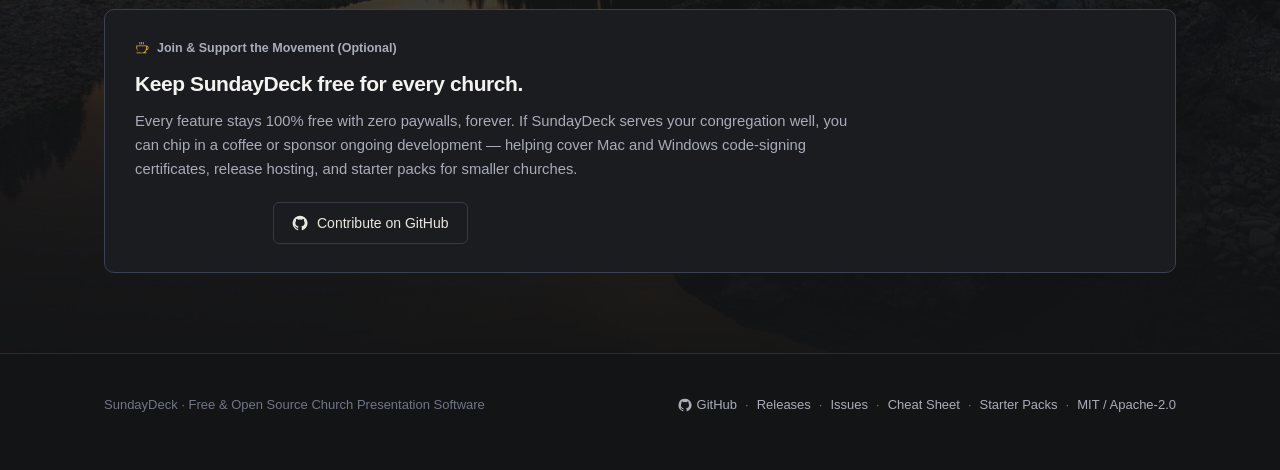
==== commit f3475c00: "fix(macos): patch accesskit_macos KVO Touch Bar teardown crash (AccessKit #823 / PR #835) and bump v" ====
--- a/docs/index.html
+++ b/docs/index.html
@@ -49,7 +49,7 @@
         "operatingSystem": "macOS, Windows, Linux",
         "url": "https://tobhoster.github.io/sundaydeck/",
         "downloadUrl": "https://tobhoster.github.io/sundaydeck/download.html",
-        "softwareVersion": "0.0.3",
+        "softwareVersion": "0.0.4",
         "license": "https://github.com/tobhoster/sundaydeck/blob/main/LICENSE-MIT",
         "keywords": "EasyWorship alternative, ProPresenter alternative, free church worship software, OpenLP alternative, MediaShout alternative, offline Bible projection, OBS lower thirds",
         "description": "Free, open-source EasyWorship alternative and ProPresenter alternative built as calm, 100% offline free church worship software for macOS, Windows, and Linux with direct EasyWorship song import, 66 & 73-book offline Bibles, stage confidence monitors, and OBS overlays.",
@@ -185,7 +185,7 @@
           <a
             class="btn-primary"
             data-dl-key="recommended"
-            href="https://github.com/tobhoster/sundaydeck/releases/download/v0.0.3/SundayDeck-0.0.3-macOS-arm64.dmg"
+            href="https://github.com/tobhoster/sundaydeck/releases/download/v0.0.4/SundayDeck-0.0.4-macOS-arm64.dmg"
             download
           >
             <span class="ic" style="--ic: url('icons/download-simple.svg');"></span>
@@ -882,7 +882,7 @@
             <span class="ic ic-sm ic-emerald" style="--ic: url('icons/download-simple.svg');"></span>
             <span data-i18n="install.label">Download SundayDeck</span>
             <span class="kicker-rule"></span>
-            <span data-release-version>v0.0.3</span>
+            <span data-release-version>v0.0.4</span>
           </div>
           <h2 data-i18n="install.h2">Free installers for Mac, Windows, and Linux.</h2>
           <p class="sec-copy" data-i18n="install.copy">
@@ -903,7 +903,7 @@
               <a
                 class="btn-primary btn-dl-row"
                 data-dl-key="mac-arm64"
-                href="https://github.com/tobhoster/sundaydeck/releases/download/v0.0.3/SundayDeck-0.0.3-macOS-arm64.dmg"
+                href="https://github.com/tobhoster/sundaydeck/releases/download/v0.0.4/SundayDeck-0.0.4-macOS-arm64.dmg"
                 download
               >
                 <span class="dl-btn-left">
@@ -915,7 +915,7 @@
               <a
                 class="btn-secondary btn-dl-row"
                 data-dl-key="mac-x64"
-                href="https://github.com/tobhoster/sundaydeck/releases/download/v0.0.3/SundayDeck-0.0.3-macOS-x86_64.dmg"
+                href="https://github.com/tobhoster/sundaydeck/releases/download/v0.0.4/SundayDeck-0.0.4-macOS-x86_64.dmg"
                 download
               >
                 <span class="dl-btn-left">
@@ -942,7 +942,7 @@
               <a
                 class="btn-primary btn-dl-row"
                 data-dl-key="win-exe"
-                href="https://github.com/tobhoster/sundaydeck/releases/download/v0.0.3/SundayDeck-0.0.3-windows-x86_64-setup.exe"
+                href="https://github.com/tobhoster/sundaydeck/releases/download/v0.0.4/SundayDeck-0.0.4-windows-x86_64-setup.exe"
                 download
               >
                 <span class="dl-btn-left">
@@ -954,7 +954,7 @@
               <a
                 class="btn-secondary btn-dl-row"
                 data-dl-key="win-zip"
-                href="https://github.com/tobhoster/sundaydeck/releases/download/v0.0.3/SundayDeck-0.0.3-windows-x86_64.zip"
+                href="https://github.com/tobhoster/sundaydeck/releases/download/v0.0.4/SundayDeck-0.0.4-windows-x86_64.zip"
                 download
               >
                 <span class="dl-btn-left">
@@ -981,7 +981,7 @@
               <a
                 class="btn-primary btn-dl-row"
                 data-dl-key="linux-deb"
-                href="https://github.com/tobhoster/sundaydeck/releases/download/v0.0.3/sundaydeck_0.0.3_amd64.deb"
+                href="https://github.com/tobhoster/sundaydeck/releases/download/v0.0.4/sundaydeck_0.0.4_amd64.deb"
                 download
               >
                 <span class="dl-btn-left">
@@ -993,7 +993,7 @@
               <a
                 class="btn-secondary btn-dl-row"
                 data-dl-key="linux-tar"
-                href="https://github.com/tobhoster/sundaydeck/releases/download/v0.0.3/SundayDeck-0.0.3-linux-x86_64.tar.gz"
+                href="https://github.com/tobhoster/sundaydeck/releases/download/v0.0.4/SundayDeck-0.0.4-linux-x86_64.tar.gz"
                 download
               >
                 <span class="dl-btn-left">
